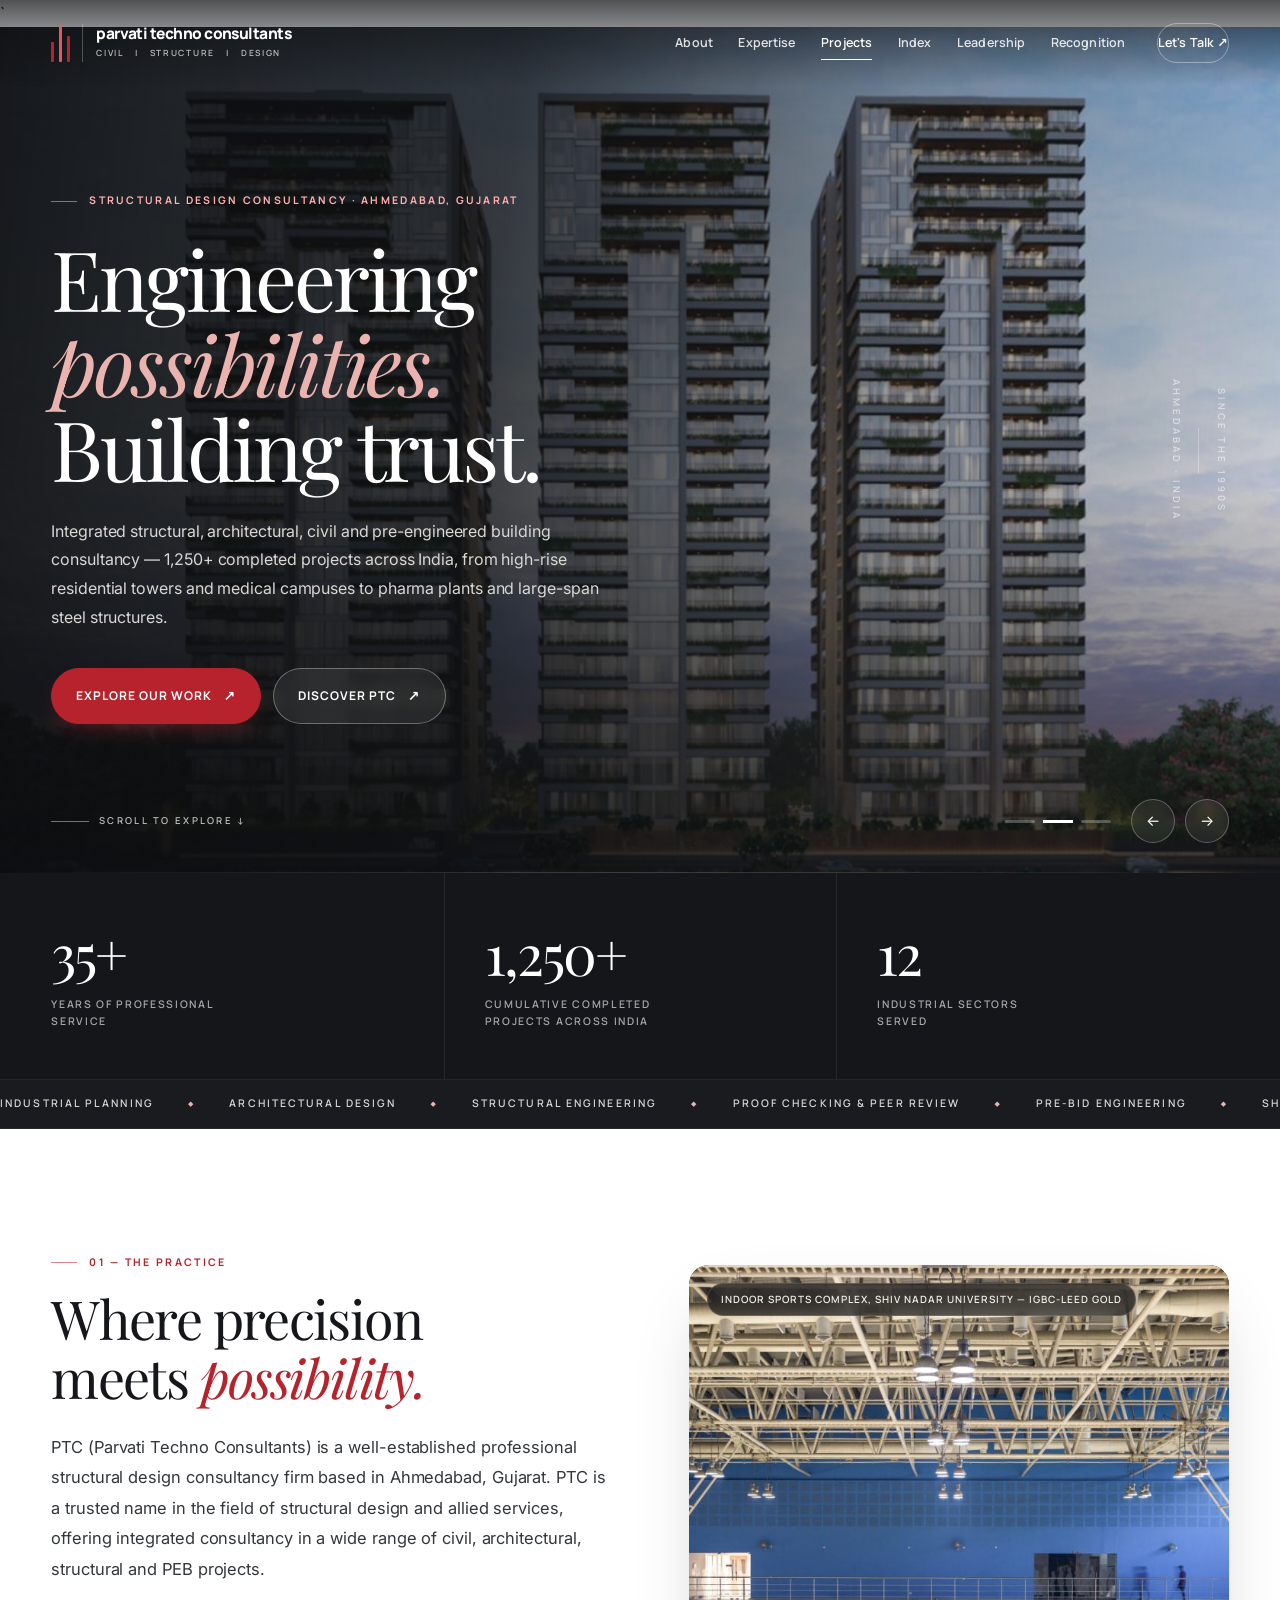
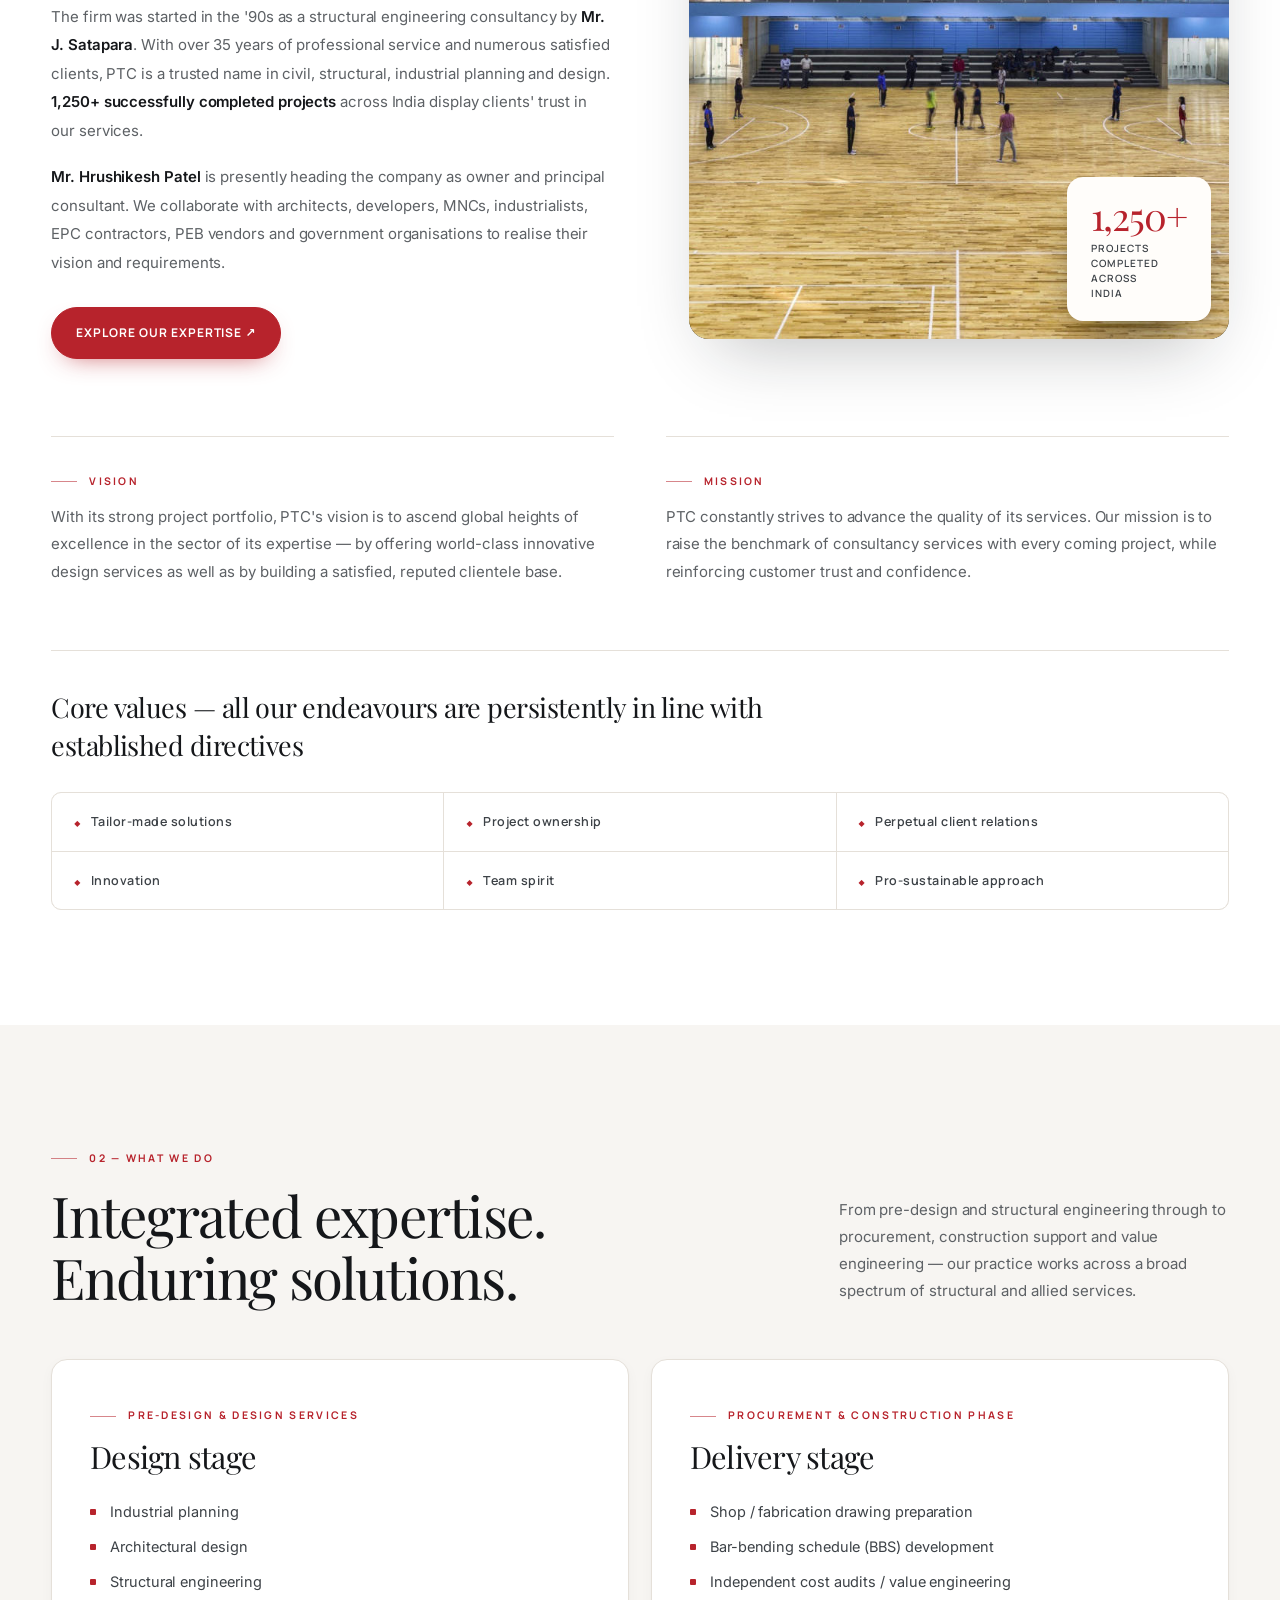
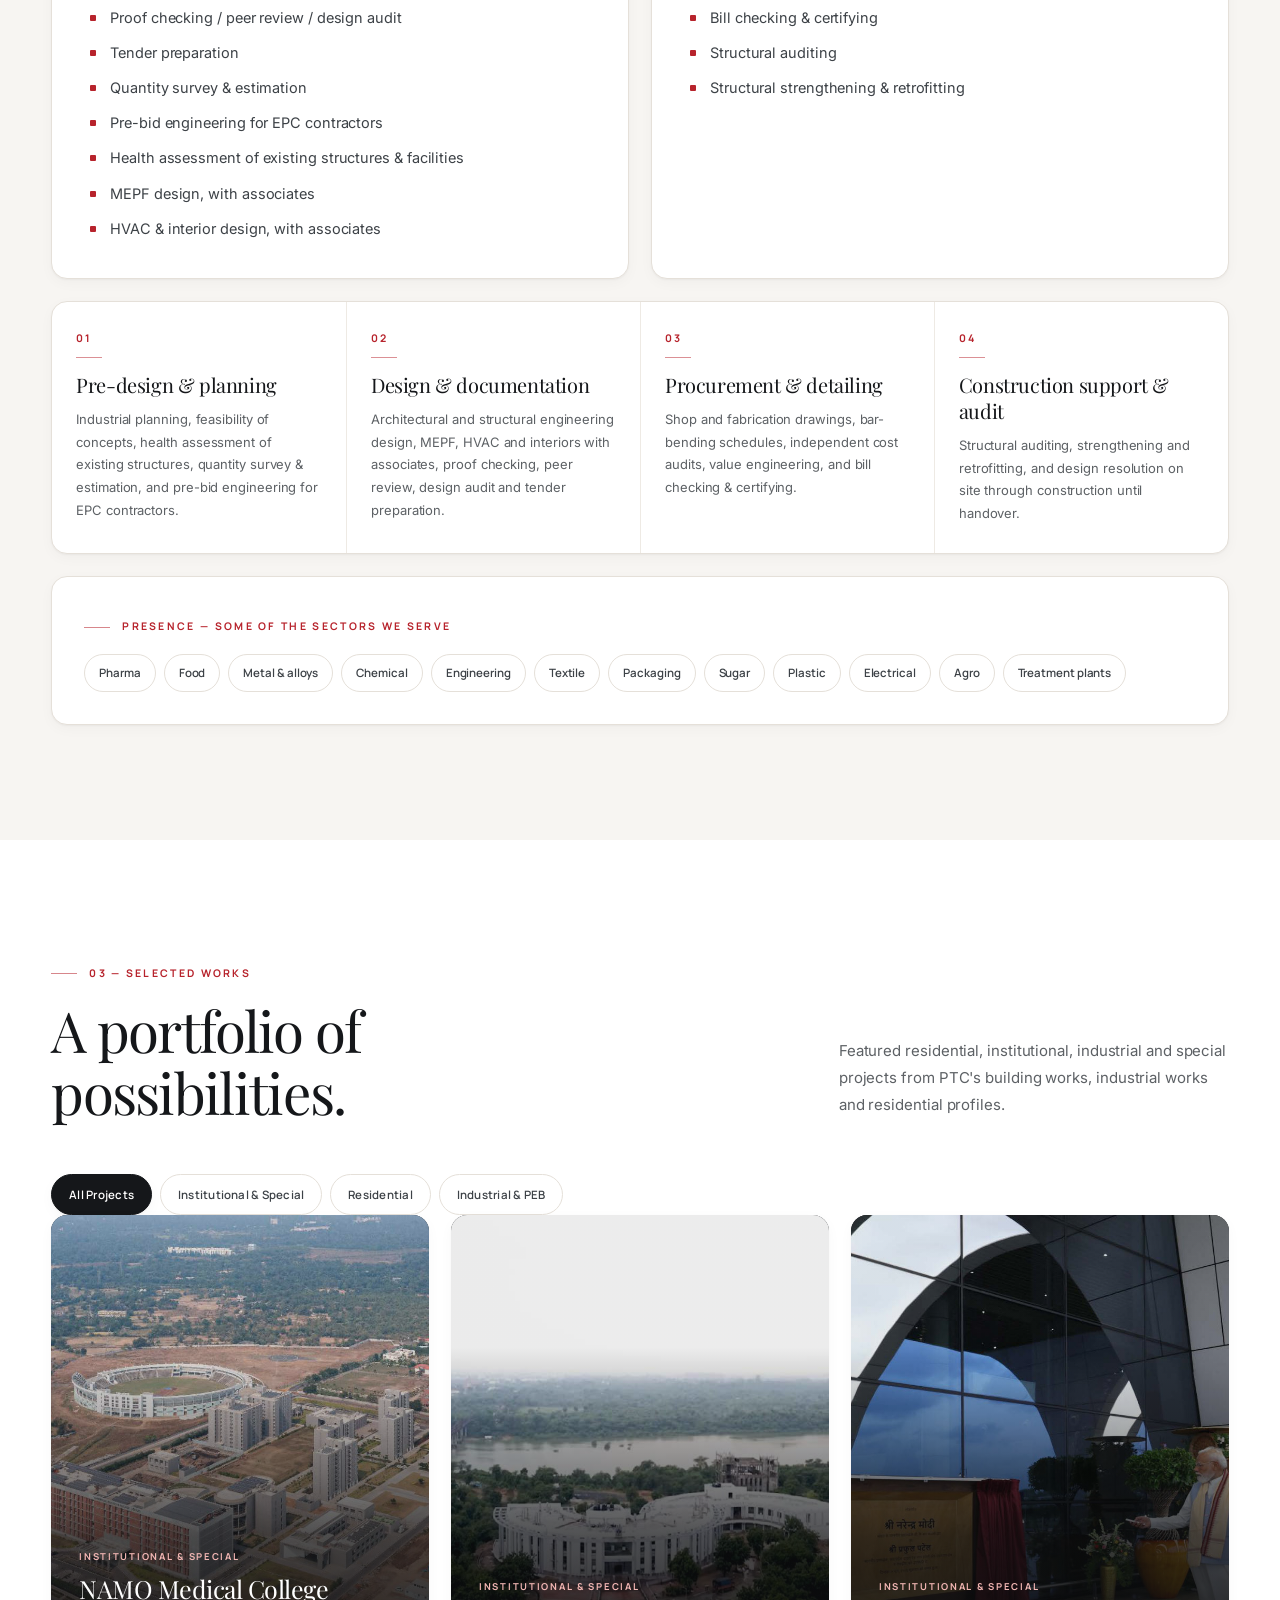
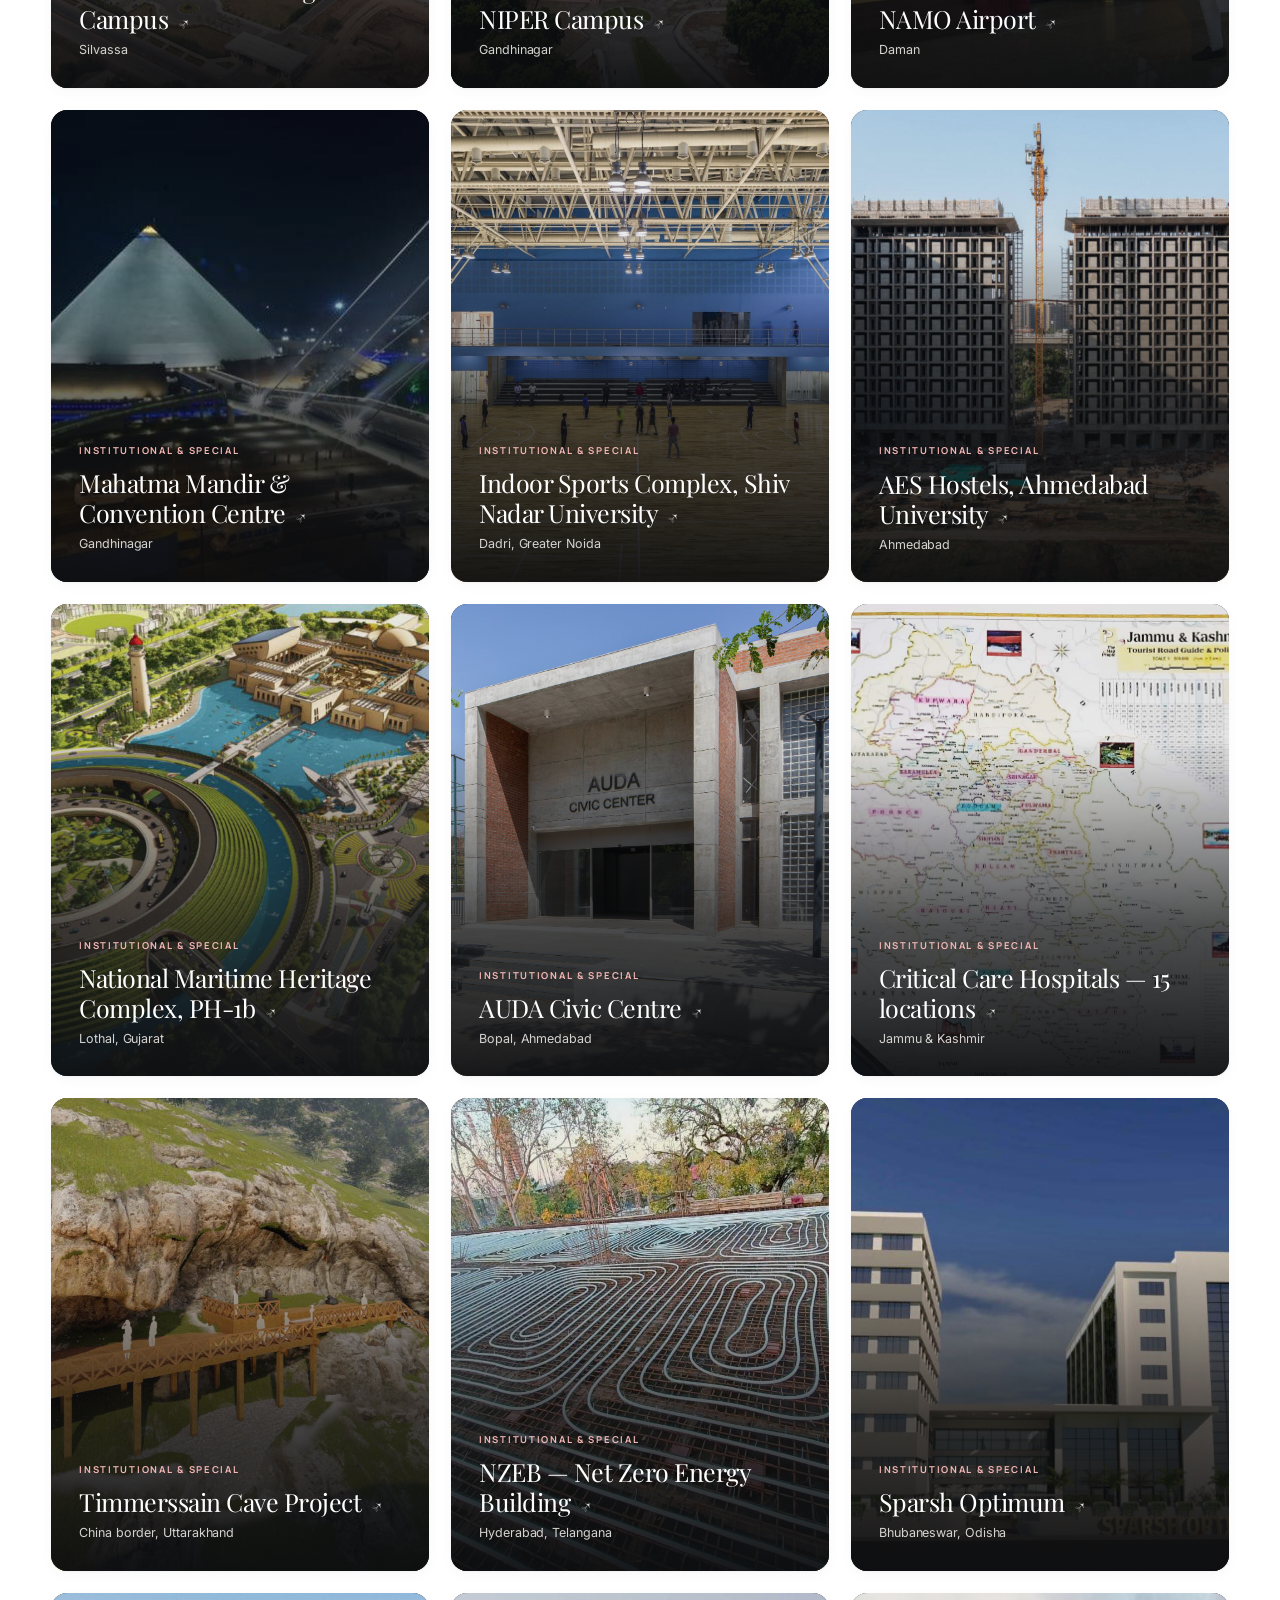
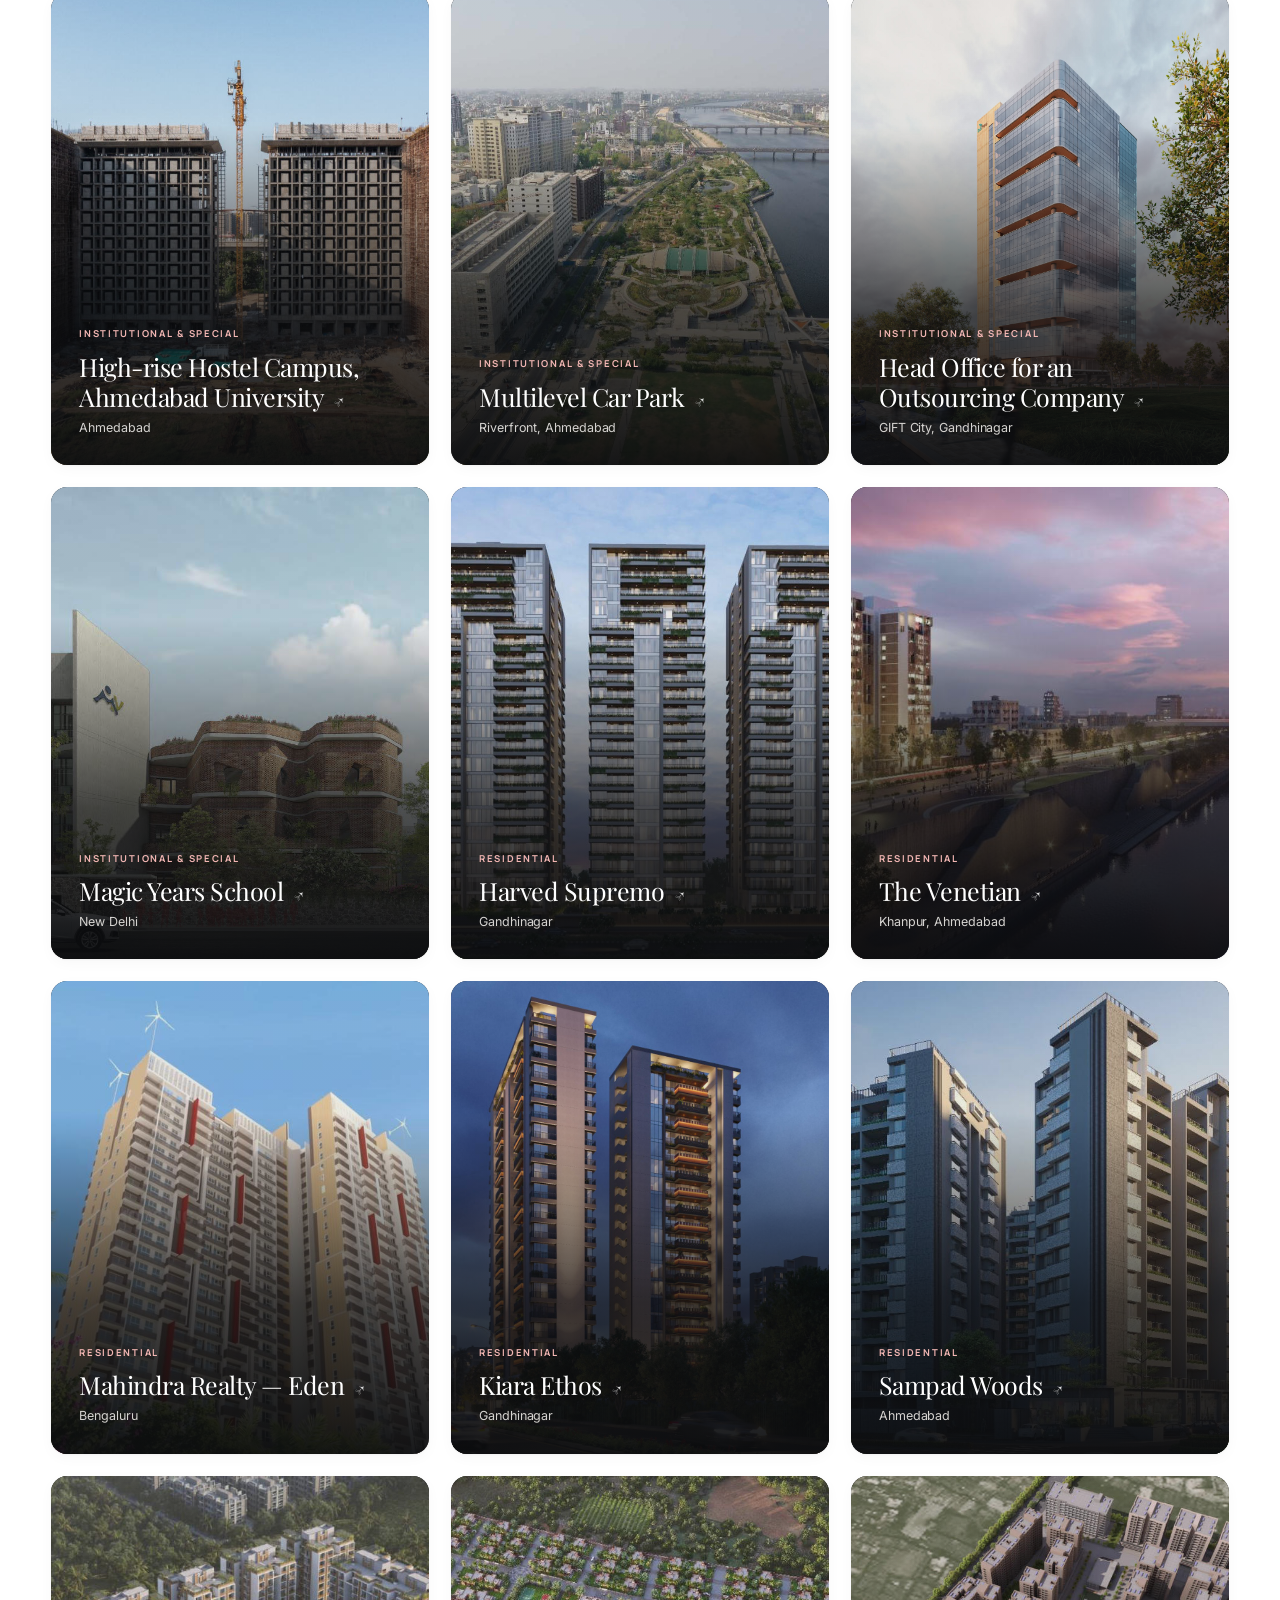
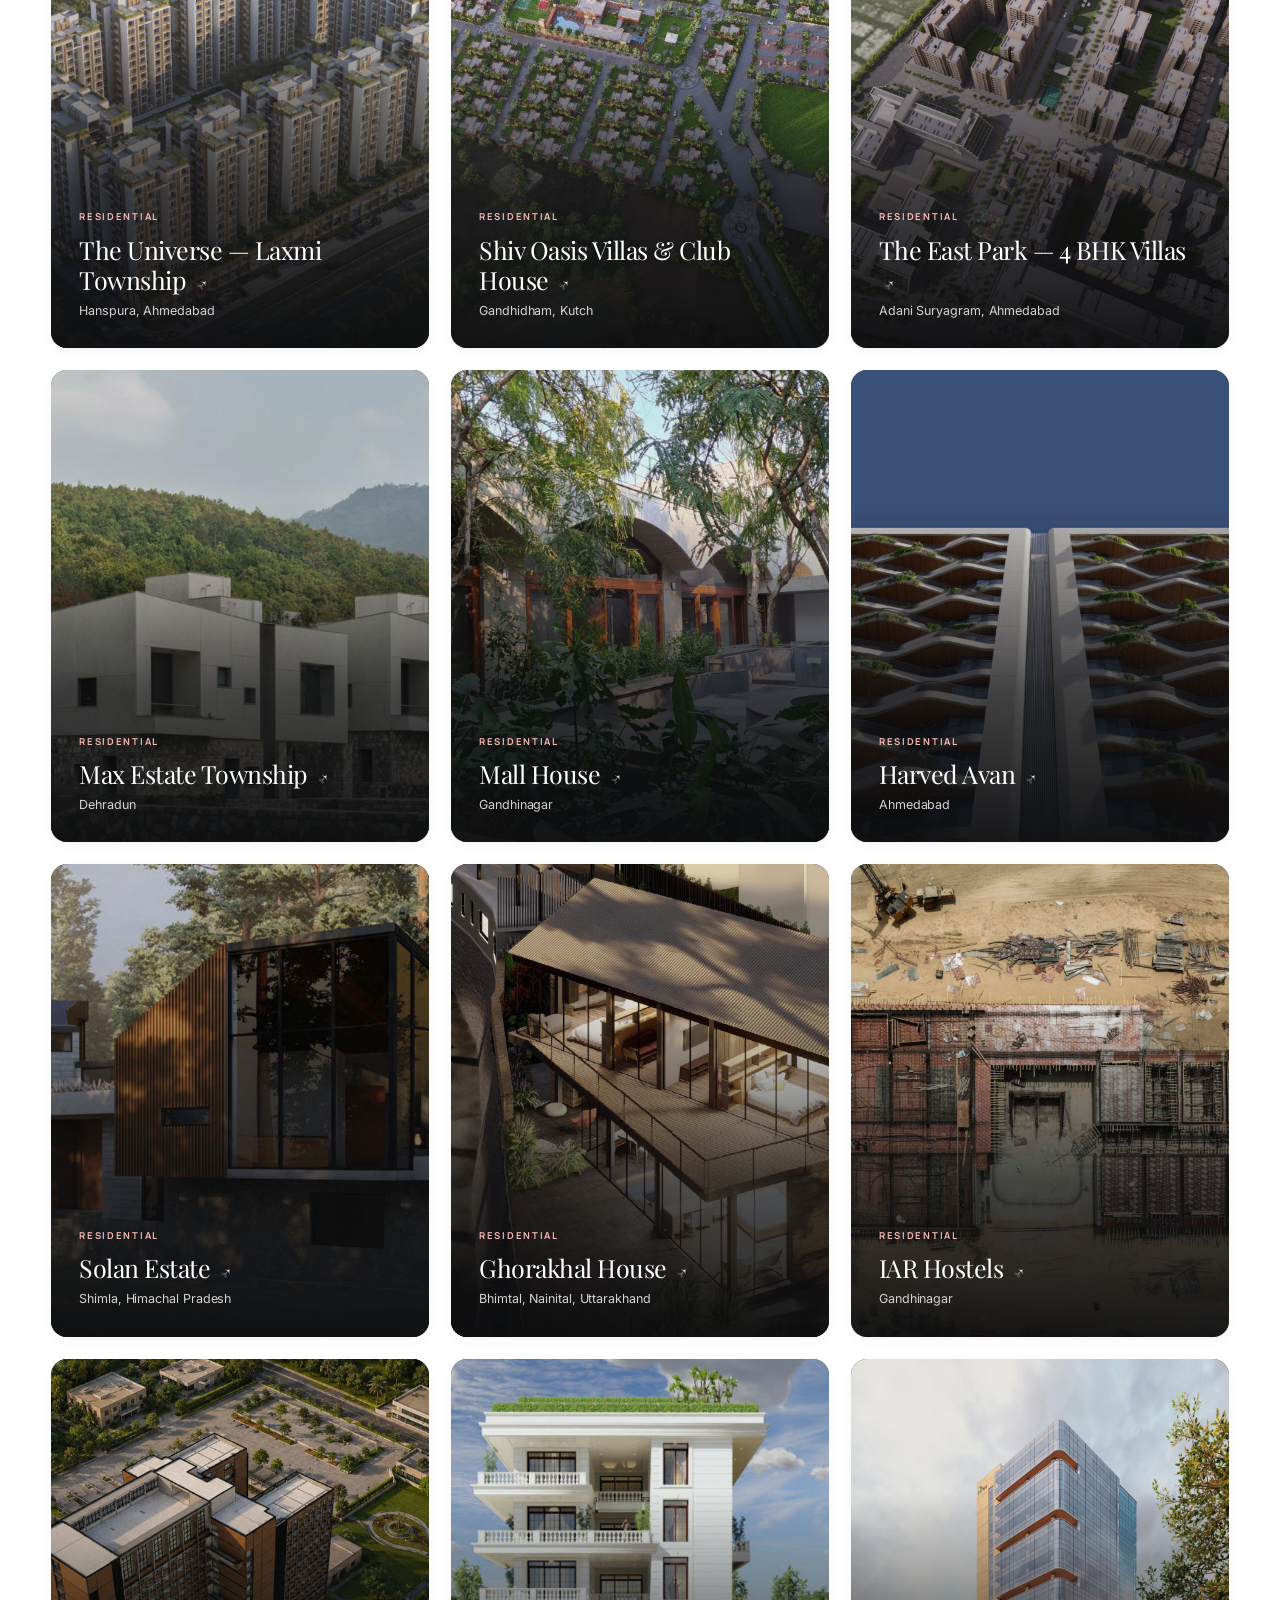
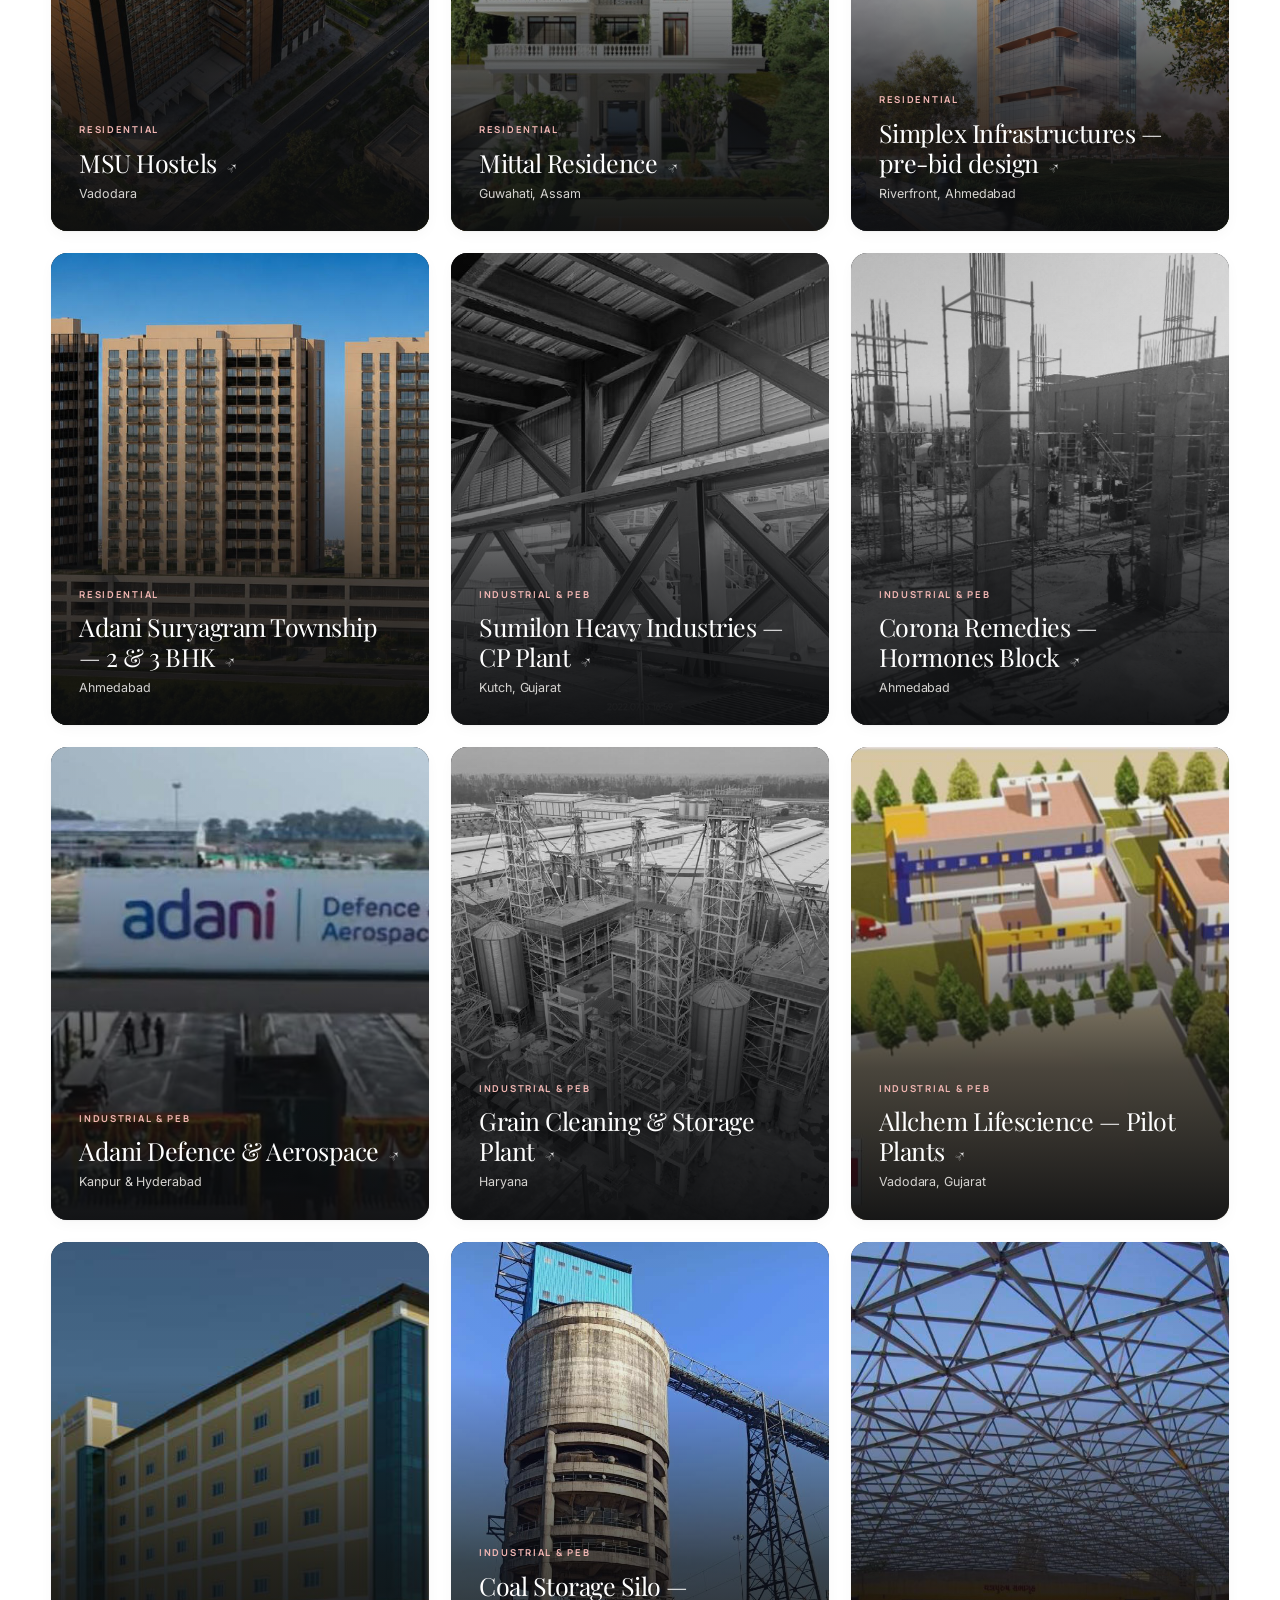
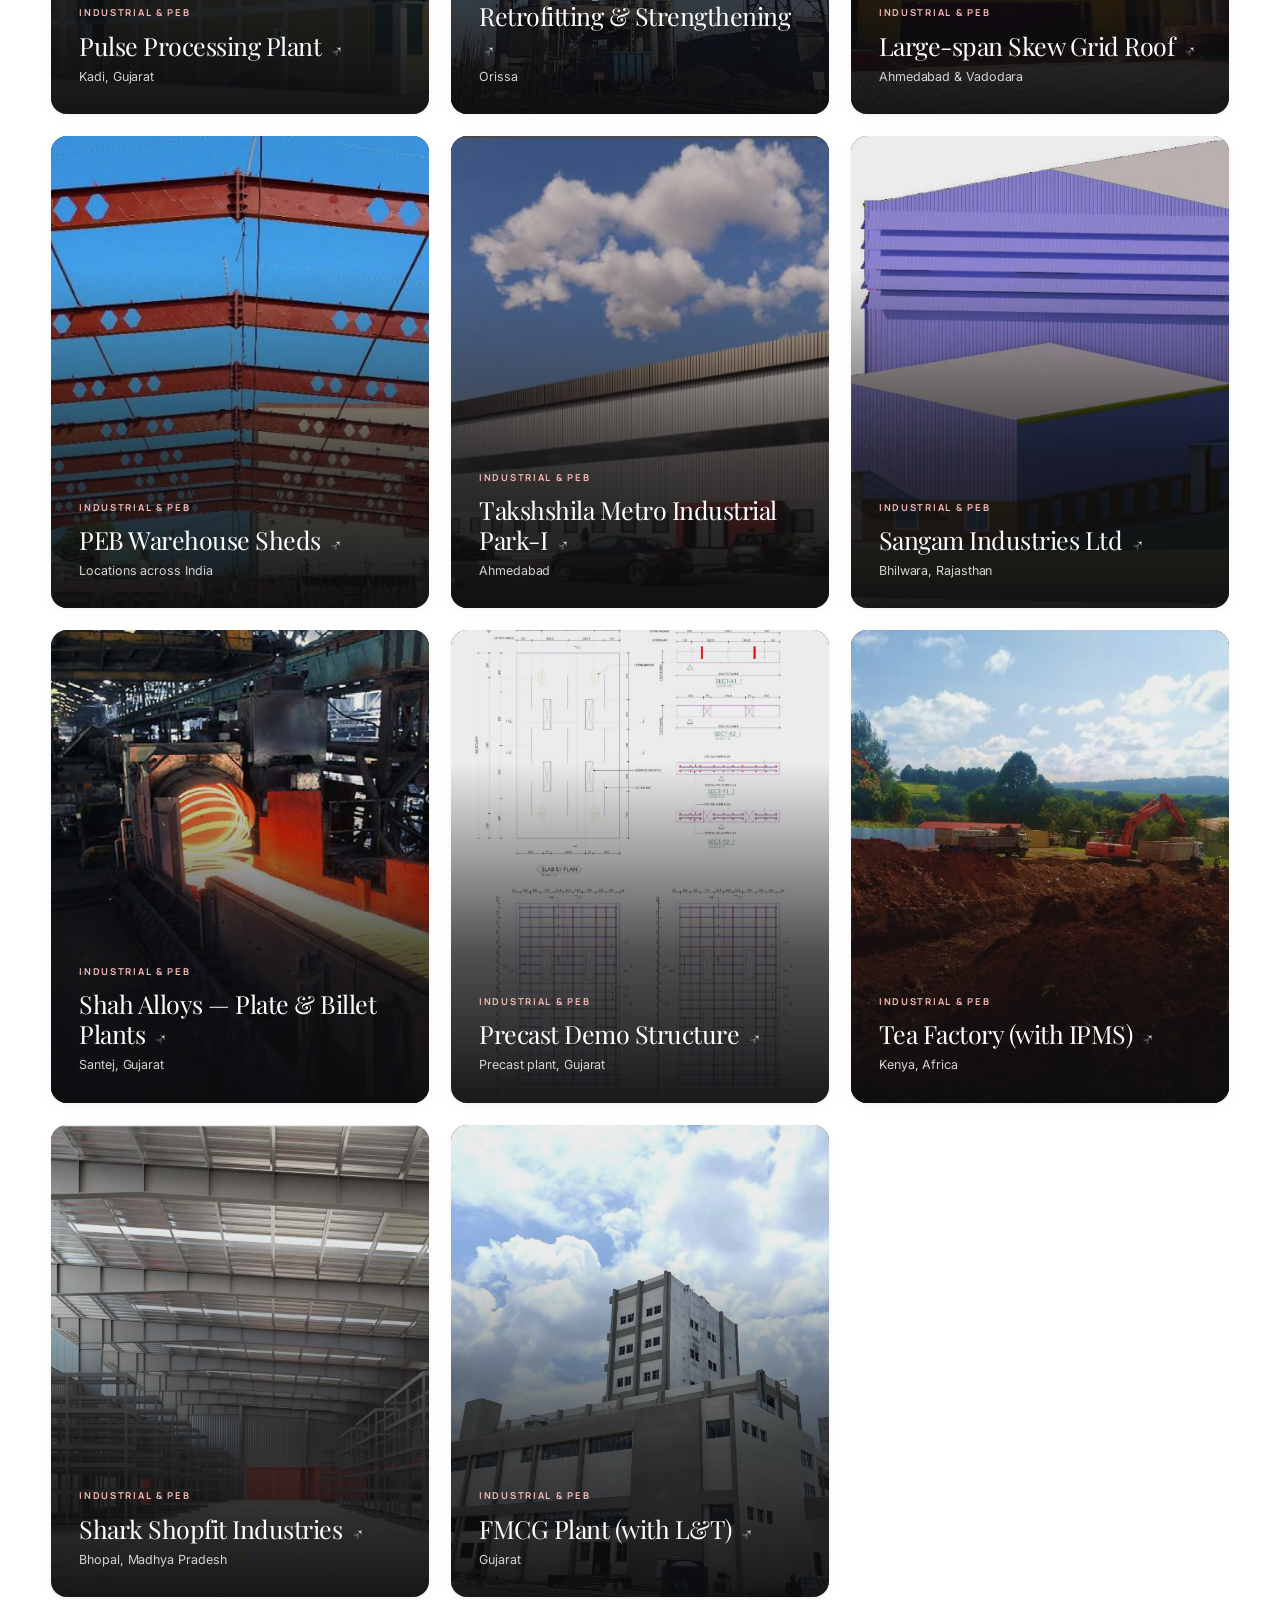
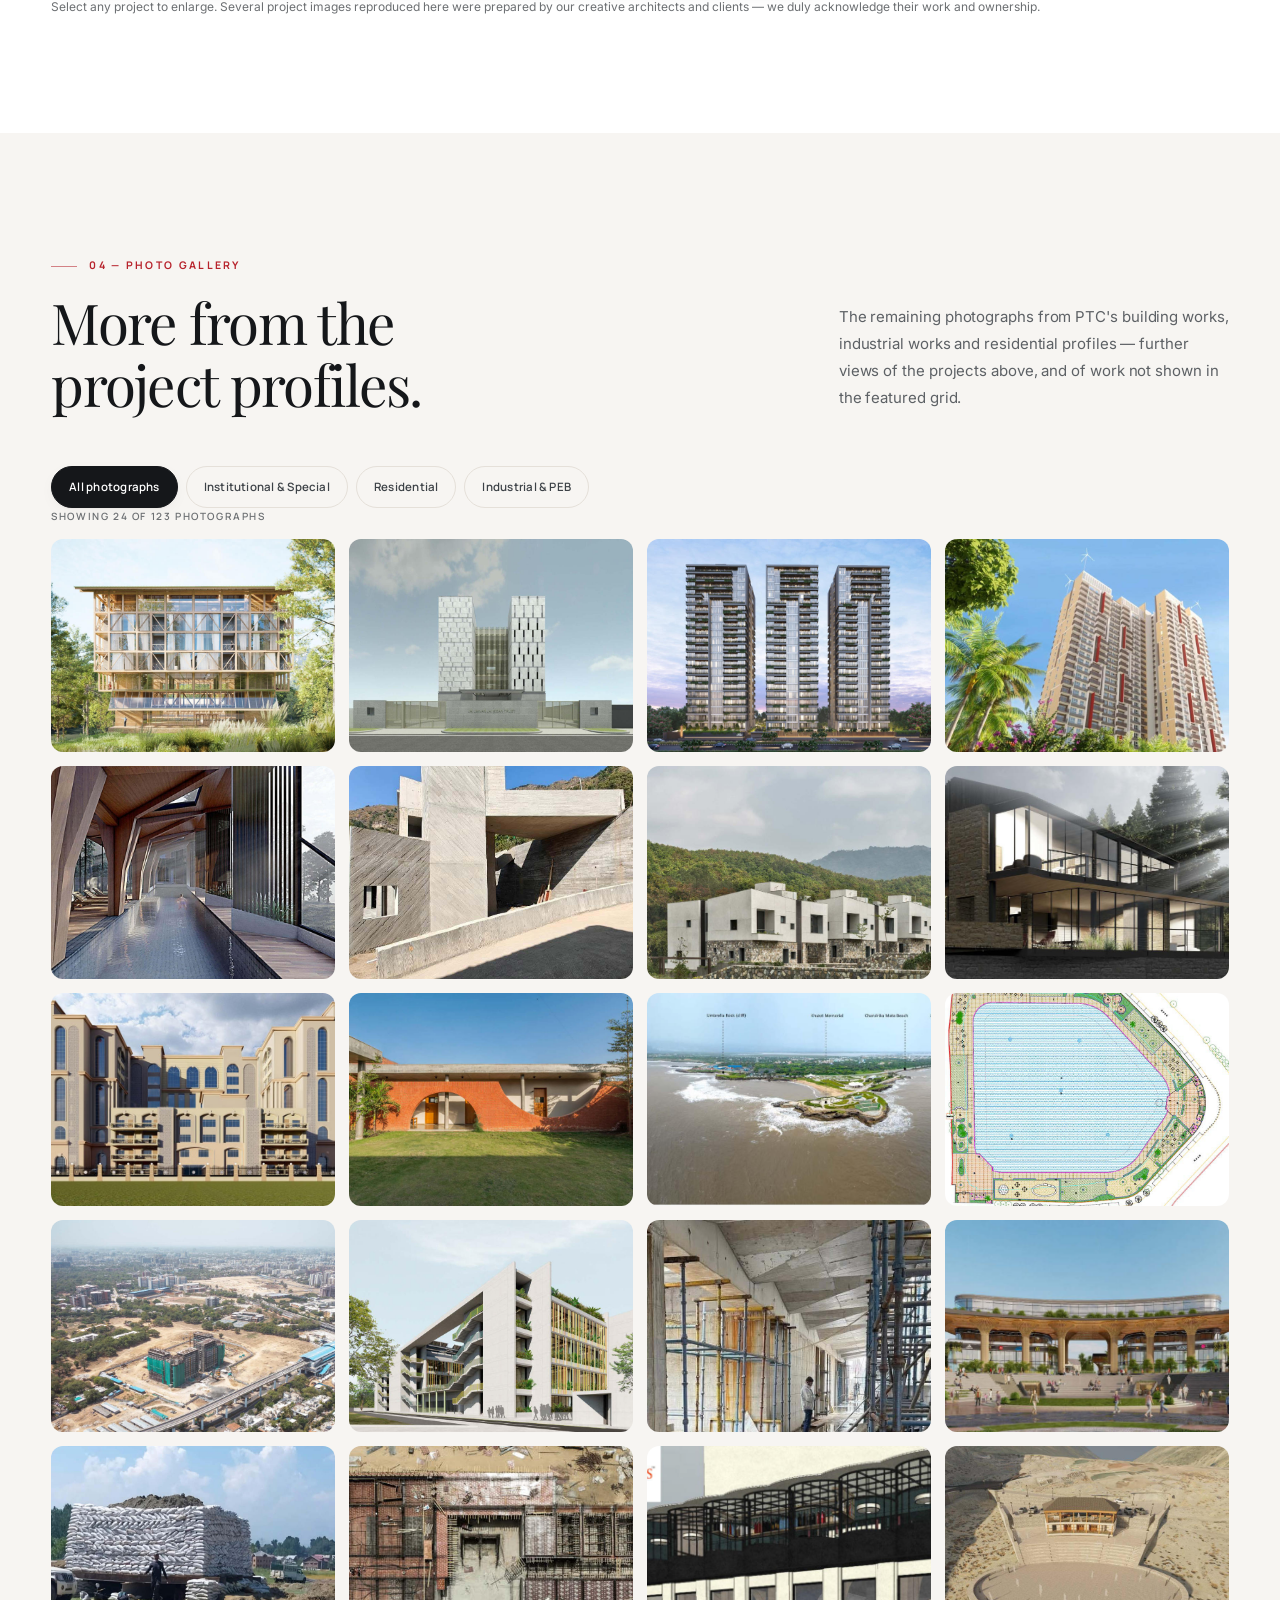
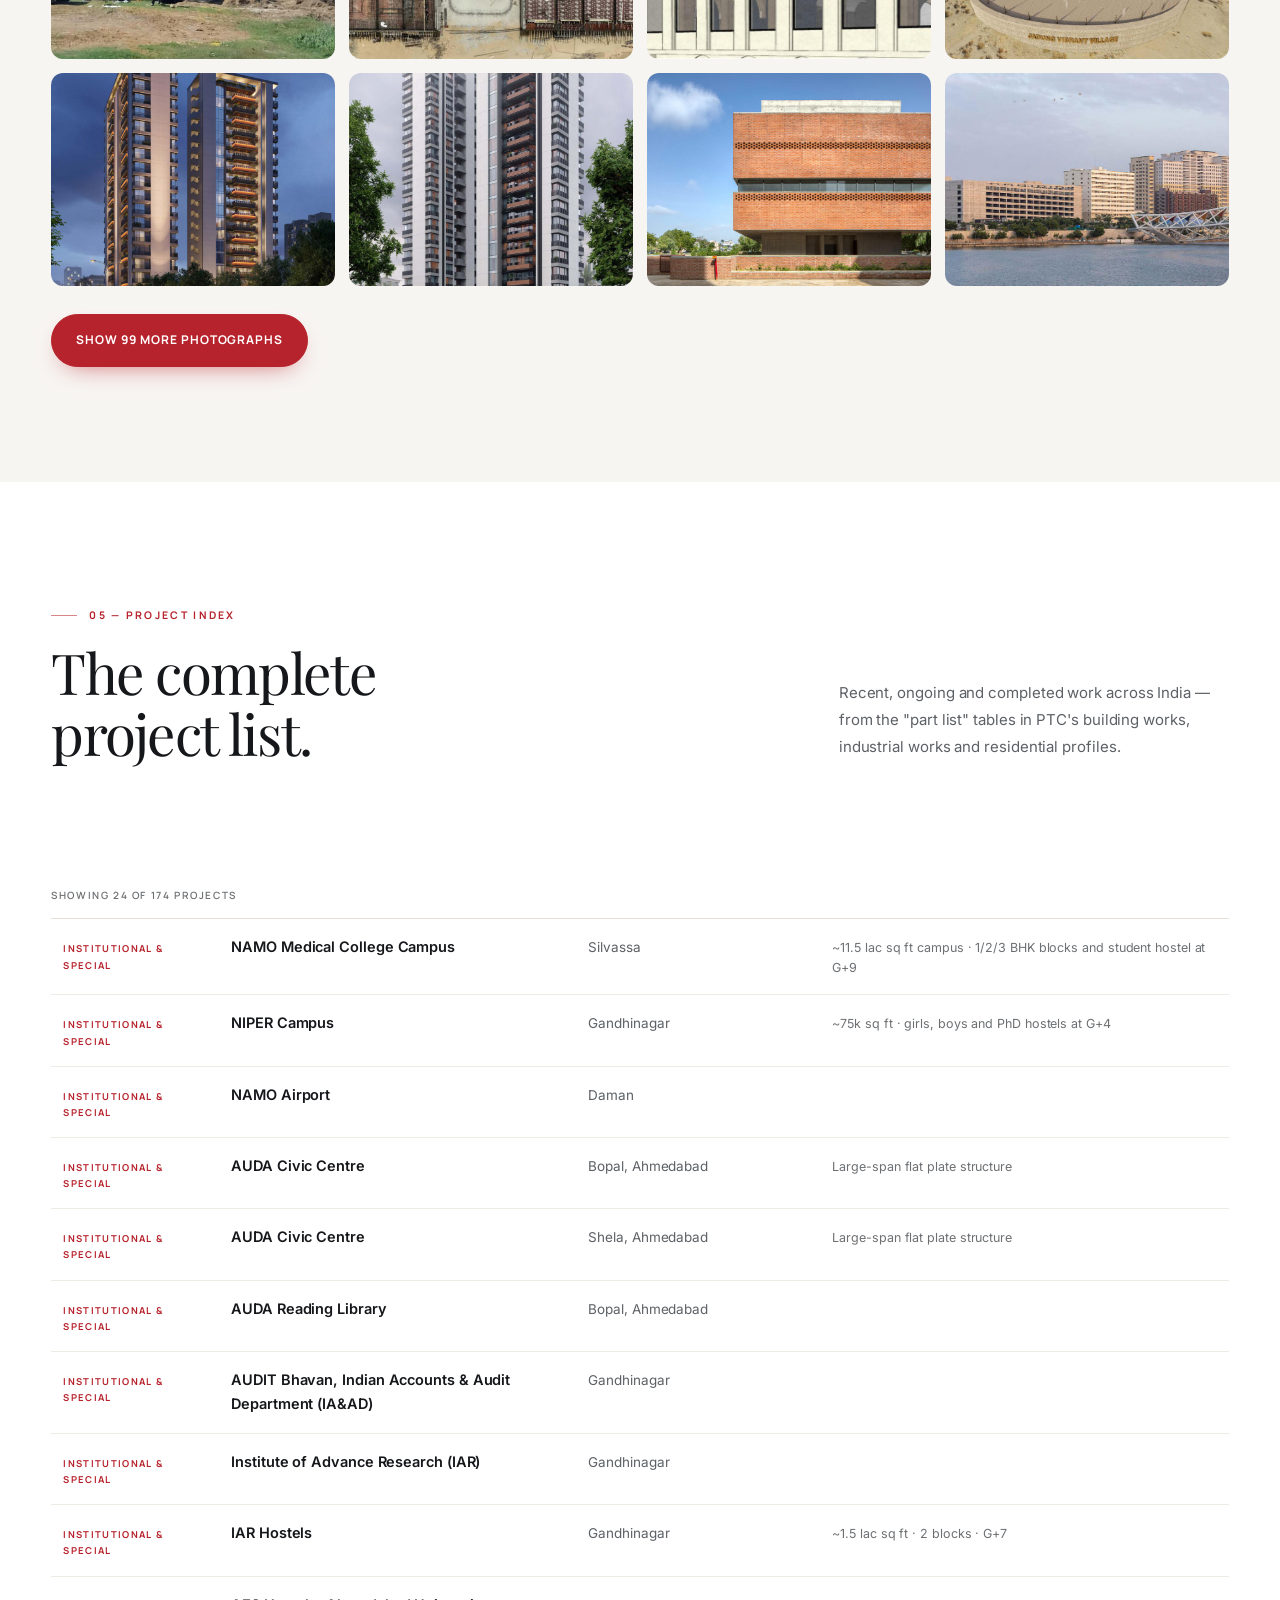
==== PTC_Premium_Architectural_Bold_Website/PTC_Premium_Website/index.html @ 25cb0538 "Add Vercel configuration file for admin site routing and headers" ====
<!doctype html>
<html lang="en">
<head>
<meta charset="utf-8">
<meta name="viewport" content="width=device-width,initial-scale=1">
<meta name="theme-color" content="#161719">
<meta name="description" content="Parvati Techno Consultants (PTC) — structural design consultancy in Ahmedabad, Gujarat. Integrated civil, architectural, structural and PEB consultancy with 1,250+ completed projects across India.">
<title>PTC — Parvati Techno Consultants | Structural Design Consultancy, Ahmedabad</title>
<link rel="icon" href="data:image/svg+xml,%3Csvg xmlns='http://www.w3.org/2000/svg' viewBox='0 0 32 32'%3E%3Crect width='32' height='32' fill='%2317191b'/%3E%3Crect x='7' y='15' width='3' height='10' fill='%23e23843'/%3E%3Crect x='14' y='7' width='3' height='18' fill='%23e23843'/%3E%3Crect x='21' y='11' width='3' height='14' fill='%23e23843'/%3E%3C/svg%3E">
<link rel="preconnect" href="https://fonts.googleapis.com">
<link rel="preconnect" href="https://fonts.gstatic.com" crossorigin>
<link href="https://fonts.googleapis.com/css2?family=Inter:wght@400;500;600&family=Manrope:wght@500;600;700;800&family=Playfair+Display:ital,wght@0,400;0,500;1,400;1,500&display=swap" rel="stylesheet">
`<link rel="stylesheet" href="styles.css">
<script>document.documentElement.classList.add('js');</script>

<!-- Open Graph / social -->
<meta property="og:type" content="website">
<meta property="og:locale" content="en_IN">
<meta property="og:site_name" content="Parvati Techno Consultants (PTC)">
<meta property="og:title" content="PTC — Parvati Techno Consultants | Structural Design Consultancy, Ahmedabad">
<meta property="og:description" content="Integrated civil, architectural, structural and PEB consultancy with 1,250+ completed projects across India.">
<meta property="og:image" content="assets/namo-medical-college-silvassa.jpg">
<meta name="twitter:card" content="summary_large_image">
<meta name="twitter:title" content="PTC — Parvati Techno Consultants | Structural Design Consultancy, Ahmedabad">
<meta name="twitter:description" content="Integrated civil, architectural, structural and PEB consultancy with 1,250+ completed projects across India.">
<meta name="twitter:image" content="assets/namo-medical-college-silvassa.jpg">
<link rel="preload" as="image" href="assets/namo-medical-college-silvassa.jpg">

<!-- Structured data -->
<script type="application/ld+json">
{
  "@context": "https://schema.org",
  "@type": "ProfessionalService",
  "name": "Parvati Techno Consultants (PTC)",
  "description": "Structural design consultancy offering integrated civil, architectural, structural and pre-engineered building (PEB) consultancy across India.",
  "slogan": "Civil · Structure · Design",
  "telephone": "+91-98790-65144",
  "email": "parvaticonsultants@gmail.com",
  "address": {
    "@type": "PostalAddress",
    "streetAddress": "B-305, Krishna Complex, Opp. Devashish Business Park, Bodakdev",
    "addressLocality": "Ahmedabad",
    "addressRegion": "Gujarat",
    "postalCode": "380015",
    "addressCountry": "IN"
  },
  "areaServed": "India",
  "founder": [{ "@type": "Person", "name": "Jayant Satapara" }],
  "employee": [{ "@type": "Person", "name": "Hrushikesh Patel", "jobTitle": "Owner & Principal Consultant" }]
}
</script>
</head>
<body>
<a class="skip" href="#home">Skip to content</a>
<div class="loader" id="loader" aria-hidden="true">
  <div class="loaderMark">
    <span class="bars"><i></i><i></i><i></i></span>
    <span><strong>parvati techno consultants</strong><small>CIVIL &nbsp; | &nbsp; STRUCTURE &nbsp; | &nbsp; DESIGN</small></span>
  </div>
</div>
<div class="progress" id="progress" aria-hidden="true"></div>

<header class="top" id="header">
  <div class="wrap nav">
    <a class="logo" href="#home" aria-label="PTC home">
      <span class="bars"><i></i><i></i><i></i></span>
      <span><strong>parvati techno consultants</strong><small>CIVIL &nbsp; | &nbsp; STRUCTURE &nbsp; | &nbsp; DESIGN</small></span>
    </a>
    <button class="menu" id="menu" aria-label="Open menu" aria-controls="nav" aria-expanded="false"><span class="menuLines" aria-hidden="true"><i></i><i></i></span></button>
    <nav class="navlinks" id="nav" aria-label="Main">
      <a href="#about">About</a>
      <a href="#services">Expertise</a>
      <a href="#projects">Projects</a>
      <a href="#index">Index</a>
      <a href="#leadership">Leadership</a>
      <a href="#recognition">Recognition</a>
      <a class="navcta" href="#contact">Let's Talk ↗</a>
    </nav>
  </div>
</header>
<div class="navShade" id="navShade" aria-hidden="true"></div>

<main>
  <section id="home" class="hero" aria-roledescription="carousel" aria-label="Featured projects">
    <div class="slide active" style="background-image:url('assets/namo-medical-college-silvassa.jpg')"></div>
    <div class="slide" style="background-image:url('assets/harved-supremo-gandhinagar.jpg')"></div>
    <div class="slide" style="background-image:url('assets/sumilon-heavy-industries-kutch.jpg')"></div>
    <div class="wrap heroInner">
      <div class="eyebrow heroKicker">Structural design consultancy · Ahmedabad, Gujarat</div>
      <h1 class="serif">Engineering<br><em>possibilities.</em><br>Building trust.</h1>
      <p class="heroLead">Integrated structural, architectural, civil and pre-engineered building consultancy — 1,250+ completed projects across India, from high-rise residential towers and medical campuses to pharma plants and large-span steel structures.</p>
      <div class="buttons">
        <a href="#projects" class="btn">Explore our work <span class="btnArrow">↗</span></a>
        <a href="#about" class="btn ghost">Discover PTC <span class="btnArrow">↗</span></a>
      </div>
    </div>
    <div class="heroAside" aria-hidden="true">
      <span>Since the 1990s</span>
      <i></i>
      <span>Ahmedabad · India</span>
    </div>
    <div class="wrap heroBottom">
      <div class="scroll">Scroll to explore ↓</div>
      <div class="slidecontrols">
        <div class="dots" id="dots" role="tablist" aria-label="Choose hero slide"></div>
        <button id="prev" aria-label="Previous project image">←</button>
        <button id="next" aria-label="Next project image">→</button>
      </div>
    </div>
  </section>

  <section class="numbers" aria-label="Practice in numbers">
    <div class="wrap numbergrid">
      <div class="number"><strong data-count="35" data-suffix="+">35+</strong><span>Years of professional service</span></div>
      <div class="number"><strong data-count="1250" data-suffix="+">1,250+</strong><span>Cumulative completed projects across India</span></div>
      <div class="number"><strong data-count="12">12</strong><span>Industrial sectors served</span></div>
    </div>
  </section>

  <section class="marquee" aria-label="Services at a glance">
    <div class="mqTrack">
      <div class="mqGroup">
        <span class="mqItem">Industrial planning <b>◆</b></span>
        <span class="mqItem">Architectural design <b>◆</b></span>
        <span class="mqItem">Structural engineering <b>◆</b></span>
        <span class="mqItem">Proof checking &amp; peer review <b>◆</b></span>
        <span class="mqItem">Pre-bid engineering <b>◆</b></span>
        <span class="mqItem">Shop &amp; fabrication drawings <b>◆</b></span>
        <span class="mqItem">Structural auditing <b>◆</b></span>
        <span class="mqItem">Strengthening &amp; retrofitting <b>◆</b></span>
      </div>
      <div class="mqGroup" aria-hidden="true">
        <span class="mqItem">Industrial planning <b>◆</b></span>
        <span class="mqItem">Architectural design <b>◆</b></span>
        <span class="mqItem">Structural engineering <b>◆</b></span>
        <span class="mqItem">Proof checking &amp; peer review <b>◆</b></span>
        <span class="mqItem">Pre-bid engineering <b>◆</b></span>
        <span class="mqItem">Shop &amp; fabrication drawings <b>◆</b></span>
        <span class="mqItem">Structural auditing <b>◆</b></span>
        <span class="mqItem">Strengthening &amp; retrofitting <b>◆</b></span>
      </div>
    </div>
  </section>

  <section class="section" id="about">
    <div class="wrap aboutgrid">
      <div class="aboutcopy reveal">
        <div class="eyebrow">01 — The practice</div>
        <h2 class="serif">Where precision meets <i>possibility.</i></h2>
        <p>PTC (Parvati Techno Consultants) is a well-established professional structural design consultancy firm based in Ahmedabad, Gujarat. PTC is a trusted name in the field of structural design and allied services, offering integrated consultancy in a wide range of civil, architectural, structural and PEB projects.</p>
        <p>The firm was started in the '90s as a structural engineering consultancy by <strong>Mr. J. Satapara</strong>. With over 35 years of professional service and numerous satisfied clients, PTC is a trusted name in civil, structural, industrial planning and design. <strong>1,250+ successfully completed projects</strong> across India display clients' trust in our services.</p>
        <p><strong>Mr. Hrushikesh Patel</strong> is presently heading the company as owner and principal consultant. We collaborate with architects, developers, MNCs, industrialists, EPC contractors, PEB vendors and government organisations to realise their vision and requirements.</p>
        <a class="btn" href="#services">Explore our expertise ↗</a>
      </div>
      <figure class="aboutimage reveal">
        <img src="assets/indoor-sports-complex-shiv-nadar.jpg" alt="Indoor Sports Complex at Shiv Nadar University — IGBC-LEED Gold, structurally designed by PTC">
        <figcaption>Indoor Sports Complex, Shiv Nadar University — IGBC-LEED Gold</figcaption>
        <div class="floating"><strong>1,250+</strong><span>Projects completed across India</span></div>
      </figure>
    </div>

    <div class="wrap vm">
      <article class="reveal">
        <div class="eyebrow">Vision</div>
        <p>With its strong project portfolio, PTC's vision is to ascend global heights of excellence in the sector of its expertise — by offering world-class innovative design services as well as by building a satisfied, reputed clientele base.</p>
      </article>
      <article class="reveal">
        <div class="eyebrow">Mission</div>
        <p>PTC constantly strives to advance the quality of its services. Our mission is to raise the benchmark of consultancy services with every coming project, while reinforcing customer trust and confidence.</p>
      </article>
    </div>

    <div class="wrap values">
      <h3 class="reveal">Core values — all our endeavours are persistently in line with established directives</h3>
      <ul class="reveal">
        <li>Tailor-made solutions</li>
        <li>Project ownership</li>
        <li>Perpetual client relations</li>
        <li>Innovation</li>
        <li>Team spirit</li>
        <li>Pro-sustainable approach</li>
      </ul>
    </div>
  </section>

  <section class="section soft" id="services">
    <div class="wrap">
      <div class="sectionhead reveal">
        <div>
          <div class="eyebrow">02 — What we do</div>
          <h2 class="serif">Integrated expertise.<br>Enduring solutions.</h2>
        </div>
        <p>From pre-design and structural engineering through to procurement, construction support and value engineering — our practice works across a broad spectrum of structural and allied services.</p>
      </div>

      <div class="groups">
        <article class="group reveal">
          <div class="eyebrow">Pre-design &amp; design services</div>
          <h3>Design stage</h3>
          <ul>
            <li>Industrial planning</li>
            <li>Architectural design</li>
            <li>Structural engineering</li>
            <li>Proof checking / peer review / design audit</li>
            <li>Tender preparation</li>
            <li>Quantity survey &amp; estimation</li>
            <li>Pre-bid engineering for EPC contractors</li>
            <li>Health assessment of existing structures &amp; facilities</li>
            <li>MEPF design, with associates</li>
            <li>HVAC &amp; interior design, with associates</li>
          </ul>
        </article>
        <article class="group reveal">
          <div class="eyebrow">Procurement &amp; construction phase</div>
          <h3>Delivery stage</h3>
          <ul>
            <li>Shop / fabrication drawing preparation</li>
            <li>Bar-bending schedule (BBS) development</li>
            <li>Independent cost audits / value engineering</li>
            <li>Bill checking &amp; certifying</li>
            <li>Structural auditing</li>
            <li>Structural strengthening &amp; retrofitting</li>
          </ul>
        </article>
      </div>

      <div class="stages reveal">
        <article>
          <span class="stageNo">01</span>
          <h4>Pre-design &amp; planning</h4>
          <p>Industrial planning, feasibility of concepts, health assessment of existing structures, quantity survey &amp; estimation, and pre-bid engineering for EPC contractors.</p>
        </article>
        <article>
          <span class="stageNo">02</span>
          <h4>Design &amp; documentation</h4>
          <p>Architectural and structural engineering design, MEPF, HVAC and interiors with associates, proof checking, peer review, design audit and tender preparation.</p>
        </article>
        <article>
          <span class="stageNo">03</span>
          <h4>Procurement &amp; detailing</h4>
          <p>Shop and fabrication drawings, bar-bending schedules, independent cost audits, value engineering, and bill checking &amp; certifying.</p>
        </article>
        <article>
          <span class="stageNo">04</span>
          <h4>Construction support &amp; audit</h4>
          <p>Structural auditing, strengthening and retrofitting, and design resolution on site through construction until handover.</p>
        </article>
      </div>

      <div class="sectors reveal">
        <div class="eyebrow">Presence — some of the sectors we serve</div>
        <ul class="chips">
          <li>Pharma</li><li>Food</li><li>Metal &amp; alloys</li><li>Chemical</li><li>Engineering</li><li>Textile</li>
          <li>Packaging</li><li>Sugar</li><li>Plastic</li><li>Electrical</li><li>Agro</li><li>Treatment plants</li>
        </ul>
      </div>
    </div>
  </section>

  <section class="section" id="projects">
    <div class="wrap">
      <div class="sectionhead reveal">
        <div>
          <div class="eyebrow">03 — Selected works</div>
          <h2 class="serif">A portfolio of<br>possibilities.</h2>
        </div>
        <p>Featured residential, institutional, industrial and special projects from PTC's building works, industrial works and residential profiles.</p>
      </div>
      <div class="filters" role="group" aria-label="Filter projects">
        <button class="filter active" data-filter="all" aria-pressed="true">All Projects</button>
        <button class="filter" data-filter="building" aria-pressed="false">Institutional &amp; Special</button>
        <button class="filter" data-filter="residential" aria-pressed="false">Residential</button>
        <button class="filter" data-filter="industrial" aria-pressed="false">Industrial &amp; PEB</button>
      </div>
      <div id="projectGrid" class="projects"></div>
      <p class="note">Select any project to enlarge. Several project images reproduced here were prepared by our creative architects and clients — we duly acknowledge their work and ownership.</p>
    </div>
  </section>

  <section class="section soft" id="gallery">
    <div class="wrap">
      <div class="sectionhead reveal">
        <div>
          <div class="eyebrow">04 — Photo gallery</div>
          <h2 class="serif">More from the<br>project profiles.</h2>
        </div>
        <p>The remaining photographs from PTC's building works, industrial works and residential profiles — further views of the projects above, and of work not shown in the featured grid.</p>
      </div>
      <div class="filters" role="group" aria-label="Filter the gallery">
        <button class="filter active" data-galleryfilter="all" aria-pressed="true">All photographs</button>
        <button class="filter" data-galleryfilter="Institutional &amp; Special" aria-pressed="false">Institutional &amp; Special</button>
        <button class="filter" data-galleryfilter="Residential" aria-pressed="false">Residential</button>
        <button class="filter" data-galleryfilter="Industrial &amp; PEB" aria-pressed="false">Industrial &amp; PEB</button>
      </div>
      <p class="indexCount" id="galleryCount" role="status" aria-live="polite"></p>
      <div class="galleryGrid" id="galleryGrid"></div>
      <div class="indexMore"><button class="btn" id="galleryMore" type="button">Show more photographs</button></div>
    </div>
  </section>

  <section class="section" id="index">
    <div class="wrap">
      <div class="sectionhead reveal">
        <div>
          <div class="eyebrow">05 — Project index</div>
          <h2 class="serif">The complete<br>project list.</h2>
        </div>
        <p>Recent, ongoing and completed work across India — from the "part list" tables in PTC's building works, industrial works and residential profiles.</p>
      </div>

      <div class="indexTools reveal">
        <label class="search">
          <span class="sr">Search projects</span>
          <input type="search" id="indexSearch" placeholder="Search by project, city or state…" autocomplete="off">
        </label>
        <div class="filters" role="group" aria-label="Filter the project index">
          <button class="filter active" data-indexfilter="all" aria-pressed="true">All</button>
          <button class="filter" data-indexfilter="building" aria-pressed="false">Institutional &amp; Special</button>
          <button class="filter" data-indexfilter="residential" aria-pressed="false">Residential</button>
          <button class="filter" data-indexfilter="industrial" aria-pressed="false">Industrial &amp; PEB</button>
        </div>
      </div>

      <p class="indexCount" id="indexCount" role="status" aria-live="polite"></p>
      <ol class="indexList" id="indexList"></ol>
      <p class="indexEmpty" id="indexEmpty" hidden>No projects match that search — try a city, state or project name.</p>
      <div class="indexMore">
        <button class="btn" id="indexMore" type="button">Show all projects</button>
      </div>
    </div>
  </section>

  <section class="section dark" id="leadership">
    <div class="wrap">
      <div class="lead">
        <div class="reveal">
          <div class="eyebrow" style="color:#ff858d">06 — The people behind the structures</div>
          <h2>Experience is our foundation.</h2>
          <p><strong style="color:white">Hrushikesh Patel</strong> — Owner &amp; Principal Consultant, PTC. M.Tech. M.I.E. AMIAStructE, Registered Chartered Engineer. Civil-Structure (University 1st — Gold Medal).</p>
          <p>15+ years of rich experience in the structural design of architectural, residential, commercial, institutional, industrial, plant and special projects — across India and of every size and variety.</p>
          <p>Visiting faculty, thesis guide and expert lecturer at CEPT University, and connected with Nirma University, NFSU and SAL. Recent subjects include <em>"Aesthetics, Geometry and Structures in Shells"</em> and <em>"Design of Industrial Steel Structures — Studio"</em>.</p>
          <p>Ex-visiting faculty at the School of Architecture, Growmore College, Himmatnagar; appointed advisor/reviewer by CRDF — CEPT Research and Development Foundation — for "Improving Procurement Processes for Civil Engineering Projects in India"; and runs a full-time industrial internship training programme for fresh M.Tech structural engineers.</p>
          <p><a href="mailto:hrushikesh.parvaticonsultants@gmail.com">hrushikesh.parvaticonsultants@gmail.com</a><br><a href="tel:+919879065144">+91 98790 65144</a></p>
        </div>
        <div class="leadfacts reveal">
          <div class="fact"><strong>Registrations</strong><span>Grade-I Structural Engineer with AMC, AUDA, GUDA, RMC and SMC. Life Member, Institution of Engineers India (C. Eng.); Life Member, Indian Concrete Institute; Associate Member, Indian Association of Structural Engineers.</span></div>
          <div class="fact"><strong>Awards</strong><span>"Excellence — structural engineering works in India", The Colonnades Awards 2024 by Built-India. Gold Medal, Best Overall Performance in M.Tech and Gold Medal, Best Research Thesis (CEPT). Two Gold Medals — GICEA and UmaShankul.</span></div>
          <div class="fact"><strong>Academic involvement</strong><span>Visiting faculty and thesis reviewer across CEPT, Nirma University, SAL, NFSU and other institutes.</span></div>
          <div class="fact"><strong>The wider team</strong><span>Besides the senior members, our core engineering team comprises 4 structural designers and 6 structural detailers with a varied range of experience.</span></div>
        </div>
      </div>

      <div class="team">
        <article class="reveal">
          <h3>Himanshu Parikh</h3>
          <p class="role">Mentor · 45+ years' experience</p>
          <p>Obtained his master's degree in engineering from Cambridge University and practised in the UK for 10 years before moving to India in 1982. He has developed a concept of "mindful buildings" based on simplicity, frugality and multiplicity. Currently a visiting lecturer in the UK at Cambridge University and University College London. Recipient of several awards including the SOM Fazlur Khan Fellowship for excellence in structural engineering, the UN World Habitat Award for Urban Development, the Aga Khan Award for Architecture and a citation by the Government of India.</p>
        </article>
        <article class="reveal">
          <h3>Jayant Satapara</h3>
          <p class="role">Founder &amp; senior member · 45+ years' experience</p>
          <p>He has immense experience in handling a variety of projects during his four-decade-long professional career, and has successfully managed many projects with fast-track commissioning targets. Some of these projects have been benchmarked for design and construction excellence by clients, who greatly appreciate his project ownership, responsiveness and friendly nature.</p>
        </article>
        <article class="reveal">
          <h3>Chandresh Patel</h3>
          <p class="role">Senior member · 30+ years' experience</p>
          <p>An all-rounder and the firm's project manager, he balances a wide array of projects between site and office. He has a great ability for micro and macro managing a project with in-depth design intuition, and is a favourite with clients for his pro-active approach. A strong advocate of better detailing practices and their implementation on site.</p>
        </article>
      </div>
    </div>
  </section>

  <section class="section" id="clients">
    <div class="wrap">
      <div class="sectionhead reveal">
        <div>
          <div class="eyebrow">07 — Collaborations</div>
          <h2 class="serif">Clients &amp;<br>organisations.</h2>
        </div>
        <p>Valuable clients and organisations we have had the opportunity to work with — architects, developers, industrialists, EPC contractors, PEB vendors and government bodies.</p>
      </div>
      <div class="clientgrid">
        <article class="reveal">
          <h3>Architects</h3>
          <ul>
            <li>Vastu Shilpa Consultants <span>Ar. Bimal Patel &amp; Ar. Shaan Bimal Patel</span></li>
            <li>Ar. B. V. Doshi</li>
            <li>Apurv Amin Architects</li>
            <li>Ashok B. Lall Architects</li>
            <li>Mandala Architects <span>Ar. Nilkanth Chhaya</span></li>
            <li>CRDC — Centre for Research, Development &amp; Consultancy <span>Ar. Krishna Kant</span></li>
            <li>Ar. Prashant Paradava</li>
            <li>i Design Architects <span>Ar. Keyur Bhatt</span></li>
            <li>9th Street Architects <span>Ar. Sourabh Verma</span></li>
            <li>Open Ideas Architects</li>
            <li>XPDS Architects <span>Ar. Punit Malhotra, Ar. Darshan Saraiya</span></li>
            <li>Sachin Gandhi &amp; Associates</li>
            <li>Matra Architects <span>Ar. Verendra Wakhloo</span></li>
            <li>Ar. Neils Schönfelder</li>
            <li>BEnD Group — Built Environment Design &amp; Planning Group</li>
            <li>SJM Design Consultants</li>
            <li>Associated Architects (I) Pvt. Ltd.</li>
            <li>Arata Designs</li>
            <li>e-Services Pvt. Ltd.</li>
          </ul>
        </article>
        <article class="reveal">
          <h3>Industry &amp; institutions</h3>
          <ul>
            <li>IIRA International School</li>
            <li>Sukhmani Infotech India Pvt. Ltd.</li>
            <li>Krishna Plastics</li>
            <li>J&amp;H</li>
            <li>ESI Services India LLP</li>
            <li>IKSOI Consultants</li>
            <li>OM Engineering</li>
          </ul>
          <p class="note">PTC also works alongside partners such as S3M and IPMS on industrial and pharma projects, and with government agencies including AMC, AUDA, GUDA, RMC and SMC.</p>
        </article>
      </div>
    </div>
  </section>

  <section class="section soft" id="recognition">
    <div class="wrap awardgrid">
      <div class="reveal">
        <div class="eyebrow">08 — Recognition</div>
        <h2 class="serif">Excellence,<br>recognised.</h2>
        <p><strong>The Colonnades Awards 2024</strong> — "Excellence: structural engineering works in India", Legendary &amp; Young Achievers Awards and Conclave by Built-India.</p>
        <p>The <strong>Indoor Sports Complex at Shiv Nadar University</strong> is an IGBC-LEED Gold rated building. Awards for that project include the SSMB Award Runner-Up for Best Stadium Structure in Steel (2018), a CWAB Award (2017) for a noteworthy project in the institutional category, and a Zonal Commendation at the IIID Anchor Awards (2016).</p>
        <p><strong>Mahatma Mandir &amp; Convention Centre, Gandhinagar</strong> — India's largest 90 m diameter × 45 m high truncated conical shell structure — received the Ultratech Award for outstanding concrete structure. Structurally designed by Mr. Hrushikesh while with VMS as Structural Design Team Leader; the credit for that project lies with VMS, whom we thank for their belief in our design and leadership capabilities.</p>
        <a href="#contact" class="btn">Connect with PTC ↗</a>
      </div>
      <div class="reveal">
        <img src="assets/mahatma-mandir-gandhinagar.jpg" alt="Mahatma Mandir & Convention Centre, Gandhinagar — 90 m diameter truncated conical shell">
        <h3 class="sub">Notable inaugurations</h3>
        <ul class="inaug">
          <li><strong>NAMO Medical College Campus</strong>, Silvassa <span>Inaugurated by the Prime Minister of India, Shri Narendra Modi</span></li>
          <li><strong>NAMO Airport</strong>, Daman <span>Inaugurated by the Prime Minister of India, Shri Narendra Modi</span></li>
          <li><strong>Multiple projects across Uttarakhand</strong> <span>Inaugurated by the Prime Minister of India, Shri Narendra Modi</span></li>
          <li><strong>NIPER-A Campus</strong>, Gandhinagar <span>Inaugurated by the Home Minister of India, Shri Amit Shah</span></li>
          <li><strong>AUDA Civic Centre</strong>, Bopal, Ahmedabad <span>Inaugurated by the Home Minister of India, Shri Amit Shah</span></li>
          <li><strong>Adani Defence &amp; Aerospace</strong> <span>Inaugurated by the Chief Minister of Uttar Pradesh, Shri Yogi Adityanath</span></li>
        </ul>
      </div>
    </div>
  </section>

  <section class="section contact" id="contact">
    <div class="wrap contactgrid">
      <div>
        <div class="eyebrow">09 — Contact</div>
        <h2 class="serif">Let's shape<br>what's next.</h2>
        <p>Have a structural engineering, industrial planning or design consultancy requirement? Get in touch.</p>
        <p><strong>Parvati Techno Consultants</strong><br>
          B-305, Krishna Complex,<br>
          Opp. Devashish Business Park,<br>
          Bodakdev, Ahmedabad,<br>
          Gujarat — 380 015, India</p>
        <p><a href="tel:+919879065144">+91 98790 65144</a><br>
           <a href="tel:+917940091699">+91 79 4009 1699</a><br>
           <a href="mailto:parvaticonsultants@gmail.com">parvaticonsultants@gmail.com</a><br>
           <a href="mailto:hrushikesh.parvaticonsultants@gmail.com">hrushikesh.parvaticonsultants@gmail.com</a></p>
        <div class="map reveal">
          <iframe title="Map showing the PTC office at Krishna Complex, Bodakdev, Ahmedabad"
            src="https://maps.google.com/maps?q=Krishna%20Complex%2C%20Bodakdev%2C%20Ahmedabad%20380015&amp;t=&amp;z=16&amp;ie=UTF8&amp;iwloc=&amp;output=embed"
            loading="lazy" referrerpolicy="no-referrer-when-downgrade" width="100%" height="300" style="border:0" allowfullscreen></iframe>
        </div>
      </div>
      <form id="contactForm" novalidate>
        <div class="field">
          <label for="cf-name">Your name <span aria-hidden="true">*</span></label>
          <input id="cf-name" name="name" placeholder="Full name" autocomplete="name" required>
        </div>
        <div class="field">
          <label for="cf-email">Email address <span aria-hidden="true">*</span></label>
          <input id="cf-email" name="email" type="email" placeholder="you@company.com" autocomplete="email" required>
        </div>
        <div class="field">
          <label for="cf-company">Company / organisation</label>
          <input id="cf-company" name="company" placeholder="Optional" autocomplete="organization">
        </div>
        <div class="field">
          <label for="cf-message">Tell us about your project <span aria-hidden="true">*</span></label>
          <textarea id="cf-message" name="message" placeholder="Scope, location, timeline — anything that helps us understand the brief." required></textarea>
        </div>
        <button class="btn" type="submit">Prepare enquiry email <span class="btnArrow">↗</span></button>
        <p class="formStatus" id="formStatus" role="status" aria-live="polite" hidden></p>
        <p class="note">Preview mode: submitting opens your email application with the enquiry ready to send. A live contact form requires hosting and a form service.</p>
      </form>
    </div>
  </section>
</main>

<footer>
  <div class="wrap footTop">
    <div class="footBrand">
      <a class="footLogo" href="#home" aria-label="PTC home">
        <span class="bars" aria-hidden="true"><i></i><i></i><i></i></span>
        <span><strong>parvati techno consultants</strong><small>CIVIL &nbsp;|&nbsp; STRUCTURE &nbsp;|&nbsp; DESIGN</small></span>
      </a>
      <p>Integrated structural, architectural, civil and pre-engineered building consultancy — practising from Ahmedabad across India.</p>
    </div>
    <nav class="footCol" aria-label="Footer">
      <h4>Explore</h4>
      <a href="#about">The practice</a>
      <a href="#services">Expertise</a>
      <a href="#projects">Selected works</a>
      <a href="#gallery">Photo gallery</a>
      <a href="#index">Project index</a>
      <a href="#leadership">Leadership</a>
    </nav>
    <div class="footCol">
      <h4>Studio</h4>
      <address>B-305, Krishna Complex,<br>Opp. Devashish Business Park,<br>Bodakdev, Ahmedabad — 380 015</address>
      <a href="tel:+919879065144">+91 98790 65144</a>
      <a href="mailto:parvaticonsultants@gmail.com">parvaticonsultants@gmail.com</a>
    </div>
    <div class="footCol footCta">
      <h4>Start a project</h4>
      <p>Share your brief, site and timeline — we will take it from there.</p>
      <a class="btn" href="#contact">Let's talk <span class="btnArrow">↗</span></a>
    </div>
  </div>
  <div class="wrap footBottom">
    <span>© <span id="year"></span> Parvati Techno Consultants. All rights reserved.</span>
    <span class="footMeta">Civil · Structure · Design &nbsp;|&nbsp; Bodakdev, Ahmedabad, India</span>
  </div>
</footer>

<button class="toTop" id="toTop" type="button" aria-label="Back to top">↑</button>

<div class="lightbox" id="lightbox" role="dialog" aria-modal="true" aria-hidden="true" aria-labelledby="lbTitle">
  <div class="lbInner">
    <div class="lbMedia"><img id="lbImg" alt=""></div>
    <div class="lbInfo">
      <div class="eyebrow" id="lbCat">Project</div>
      <h3 class="serif" id="lbTitle">Project</h3>
      <p id="lbMeta"></p>
      <div class="lbNav">
        <button class="lbBtn" id="lbPrev" type="button" aria-label="Previous project">←</button>
        <span class="lbCount" id="lbCount">1 / 1</span>
        <button class="lbBtn" id="lbNext" type="button" aria-label="Next project">→</button>
      </div>
      <p class="note">Use ← → to browse, Esc to close.</p>
    </div>
    <button class="lbClose" id="lbClose" type="button" aria-label="Close project viewer">✕</button>
  </div>
</div>

<script src="data.js" defer></script>
<script src="supabase.js" defer></script>
<script src="script.js" defer></script>
</body>
</html>
---- PTC_Premium_Architectural_Bold_Website/PTC_Premium_Website/styles.css ----
/* ============================================================
   PTC — Parvati Techno Consultants
   Design system: charcoal + warm paper + one deep-red accent.
   Display serif: Playfair Display · UI: Manrope · Text: Inter
   ============================================================ */

:root{
  /* colour */
  --ink:#15171a;
  --ink-2:#22262a;
  --ink-3:#3d4247;
  --muted:#5d6165;
  --muted-2:#6d7073;
  --paper:#ffffff;
  --paper-2:#f7f5f2;
  --paper-3:#f1eee9;
  --line:#e5e0d9;
  --line-soft:#eeeae4;
  --line-dark:#ffffff1f;
  --accent:#b7232c;
  --accent-dark:#931820;
  --accent-soft:#e9b4b2;
  --accent-tint:#f6e9e9;
  --night:#141619;

  /* type */
  --serif:'Playfair Display',Georgia,'Times New Roman',serif;
  --ui:'Manrope',system-ui,-apple-system,'Segoe UI',sans-serif;
  --text:'Inter',system-ui,-apple-system,'Segoe UI',sans-serif;

  /* geometry */
  --wrap:1240px;
  --r-xs:6px;
  --r-sm:10px;
  --r-md:16px;
  --r-lg:20px;
  --pill:999px;

  /* elevation */
  --shadow-xs:0 1px 2px #15171a0a,0 4px 14px #15171a08;
  --shadow-sm:0 2px 4px #15171a08,0 12px 28px -8px #15171a1a;
  --shadow-md:0 30px 70px -28px #15171a4d;
  --shadow-lg:0 48px 120px -40px #15171a66;

  /* motion */
  --ease:cubic-bezier(.22,.68,.3,1);
  --fast:.22s var(--ease);
  --slow:.55s var(--ease);

  --header-h:86px;
  --pad-x:clamp(20px,4vw,56px);
}

*,*:before,*:after{box-sizing:border-box}

html{
  scroll-behavior:smooth;
  -webkit-text-size-adjust:100%;
  text-size-adjust:100%;
}

body{
  margin:0;
  font-family:var(--text);
  font-size:16px;
  line-height:1.7;
  font-weight:400;
  letter-spacing:-.005em;
  color:var(--ink);
  background:var(--paper);
  overflow-x:hidden;
  -webkit-font-smoothing:antialiased;
  -moz-osx-font-smoothing:grayscale;
}

body.nav-open{overflow:hidden}

h1,h2,h3,h4{margin:0;font-weight:400;letter-spacing:-.02em}

p{margin:0 0 1.1em}
p:last-child{margin-bottom:0}

a{color:inherit;text-decoration:none}
img{max-width:100%;display:block}
button,input,textarea,select{font:inherit;color:inherit}
button{cursor:pointer;background:none;border:0}
address{font-style:normal}

::selection{background:var(--accent);color:#fff}

:focus-visible{outline:2px solid var(--accent);outline-offset:3px;border-radius:2px}

/* scrollbar — subtle, matches the night sections */
html{scrollbar-color:#c9c3bb #f2efeb;scrollbar-width:thin}
::-webkit-scrollbar{width:11px;height:11px}
::-webkit-scrollbar-track{background:#f2efeb}
::-webkit-scrollbar-thumb{background:#c9c3bb;border:3px solid #f2efeb;border-radius:999px}
::-webkit-scrollbar-thumb:hover{background:var(--accent)}

.wrap{width:min(var(--wrap),calc(100% - (var(--pad-x) * 2)));margin-inline:auto}

.sr{
  position:absolute;width:1px;height:1px;padding:0;margin:-1px;
  overflow:hidden;clip:rect(0 0 0 0);white-space:nowrap;border:0;
}

[hidden]{display:none!important}

.serif{font-family:var(--serif);font-weight:400;letter-spacing:-.03em}

.note{font-size:12px;line-height:1.7;color:var(--muted-2);letter-spacing:0}

/* ---------- eyebrow / section labels ---------- */
.eyebrow{
  display:inline-flex;align-items:center;gap:12px;
  font-family:var(--ui);font-size:10.5px;font-weight:700;
  letter-spacing:.22em;text-transform:uppercase;color:var(--accent);
}
.eyebrow:before{
  content:'';display:block;width:26px;height:1px;
  background:currentColor;opacity:.55;flex:none;
}
.section.dark .eyebrow{color:var(--accent-soft)}

/* ---------- buttons ---------- */
.btn{
  display:inline-flex;align-items:center;justify-content:center;gap:12px;
  padding:15px 24px;
  font-family:var(--ui);font-size:12px;font-weight:700;
  letter-spacing:.08em;text-transform:uppercase;white-space:nowrap;
  color:#fff;background:var(--accent);
  border:1px solid var(--accent);border-radius:var(--pill);
  box-shadow:0 10px 26px -14px #b7232ccc;
  transition:background var(--fast),border-color var(--fast),color var(--fast),
             transform var(--fast),box-shadow var(--fast);
}
.btn .btnArrow{font-size:14px;transition:transform var(--fast)}
.btn:hover{background:var(--accent-dark);border-color:var(--accent-dark);transform:translateY(-2px);box-shadow:0 18px 34px -16px #931820cc}
.btn:hover .btnArrow{transform:translate(3px,-3px)}
.btn:active{transform:translateY(0)}
.btn.ghost{
  background:#ffffff12;border-color:#ffffff52;color:#fff;
  box-shadow:none;-webkit-backdrop-filter:blur(8px);backdrop-filter:blur(8px);
}
.btn.ghost:hover{background:#fff;border-color:#fff;color:var(--ink);box-shadow:0 18px 40px -20px #00000073}

/* light "secondary" button on paper */
.btn.outline{background:transparent;color:var(--ink);border-color:var(--line-strong,var(--line));box-shadow:none}
.btn.outline:hover{background:var(--ink);border-color:var(--ink);color:#fff}

/* ---------- scroll progress ---------- */
.progress{
  position:fixed;inset:0 0 auto 0;height:2px;z-index:150;pointer-events:none;
  background:linear-gradient(90deg,var(--accent),#e05a5f);
  transform:scaleX(0);transform-origin:0 50%;
}

/* ============================================================
   Header
   ============================================================ */
.top{
  position:fixed;top:0;left:0;right:0;z-index:60;color:#fff;
  border-bottom:1px solid transparent;
  transition:background .4s var(--ease),border-color .4s var(--ease),
             box-shadow .4s var(--ease),color .4s var(--ease);
}
.top:before{
  content:'';position:absolute;inset:0;z-index:-1;pointer-events:none;
  background:linear-gradient(180deg,#0d0f11b8,transparent);
  opacity:1;transition:opacity .4s var(--ease);
}
.top.scrolled{
  background:#121416e6;
  -webkit-backdrop-filter:blur(18px) saturate(140%);
  backdrop-filter:blur(18px) saturate(140%);
  border-bottom-color:#ffffff1a;
  box-shadow:0 18px 50px -30px #000000a6;
}
.top.scrolled:before{opacity:0}

.nav{
  height:var(--header-h);
  display:flex;align-items:center;justify-content:space-between;gap:24px;
  transition:height .35s var(--ease);
}
.top.scrolled .nav{height:70px}

.logo{display:flex;align-items:center;gap:13px;min-width:0}
.bars{
  height:38px;width:32px;display:flex;align-items:flex-end;gap:5px;
  border-right:1px solid #ffffff40;padding-right:10px;flex:none;
}
.bars i{display:block;width:3px;border-radius:1px;background:var(--accent);transition:height .35s var(--ease)}
.bars i:nth-child(1){height:20px}
.bars i:nth-child(2){height:36px;background:#e05a5f}
.bars i:nth-child(3){height:26px}
.logo:hover .bars i:nth-child(1){height:31px}
.logo:hover .bars i:nth-child(2){height:20px}
.logo:hover .bars i:nth-child(3){height:37px}
.logo strong{
  display:block;font-family:var(--ui);font-size:15.5px;font-weight:800;
  letter-spacing:-.035em;line-height:1.15;white-space:nowrap;
}
.logo small{
  display:block;margin-top:3px;
  font-family:var(--ui);font-size:8.5px;font-weight:600;
  letter-spacing:.2em;color:#ffffffb3;
}

.navlinks{
  display:flex;align-items:center;gap:clamp(16px,2vw,30px);
  font-family:var(--ui);font-size:12.5px;font-weight:600;letter-spacing:.01em;
}
.navlinks > a{position:relative;padding:8px 0;color:#ffffffd9;transition:color var(--fast)}
.navlinks > a:not(.navcta):after{
  content:'';position:absolute;left:0;right:0;bottom:2px;height:1px;
  background:currentColor;transform:scaleX(0);transform-origin:100% 50%;
  transition:transform .32s var(--ease);
}
.navlinks > a:not(.navcta):hover{color:#fff}
.navlinks > a:not(.navcta):hover:after,
.navlinks > a:not(.navcta).current:after{transform:scaleX(1);transform-origin:0 50%}
.navlinks > a.current{color:#fff}
.navcta{
  margin-left:6px;padding:11px 19px;
  border:1px solid #ffffff5c;border-radius:var(--pill);
  color:#fff!important;transition:background var(--fast),border-color var(--fast),color var(--fast);
}
.navcta:hover{background:var(--accent);border-color:var(--accent)}

.menu{
  display:none;width:44px;height:44px;border:1px solid #ffffff3d;border-radius:50%;
  align-items:center;justify-content:center;color:#fff;
  transition:background var(--fast),border-color var(--fast);
}
.menu:hover{background:#ffffff1a;border-color:#ffffff73}
.menuLines{display:flex;flex-direction:column;gap:5px;width:18px}
.menuLines i{display:block;height:1.5px;background:currentColor;transition:transform .3s var(--ease),opacity .3s}
body.nav-open .menuLines i:first-child{transform:translateY(3.25px) rotate(45deg)}
body.nav-open .menuLines i:last-child{transform:translateY(-3.25px) rotate(-45deg)}

.navShade{
  position:fixed;inset:0;z-index:55;
  background:#0b0d0fd9;
  -webkit-backdrop-filter:blur(6px);backdrop-filter:blur(6px);
  opacity:0;visibility:hidden;transition:opacity .35s var(--ease),visibility 0s linear .35s;
}
body.nav-open .navShade{opacity:1;visibility:visible;transition:opacity .35s var(--ease),visibility 0s}

/* ============================================================
   Hero
   ============================================================ */
.hero{
  position:relative;overflow:hidden;isolation:isolate;
  display:flex;align-items:center;
  min-height:clamp(630px,94svh,940px);
  padding:calc(var(--header-h) + 40px) 0 120px;
  color:#fff;background:#101214;
}
.hero .slide{
  position:absolute;inset:0;z-index:-3;background-position:center;background-size:cover;
  opacity:0;transform:scale(1.02);
  transition:opacity 1.4s var(--ease);
  will-change:opacity;
}
.hero .slide.active{opacity:1;animation:kb 15s ease-out forwards}
@keyframes kb{from{transform:scale(1.02)}to{transform:scale(1.11)}}
.hero:before{
  content:'';position:absolute;inset:0;z-index:-2;
  background:
    linear-gradient(96deg,#0c0e10f2 0%,#0c0e10cc 38%,#0c0e1066 68%,#0c0e1026 100%),
    linear-gradient(0deg,#0c0e10b3 0%,#0c0e1000 46%);
}
.hero:after{
  content:'';position:absolute;inset:auto 0 0 0;height:1px;z-index:-1;
  background:linear-gradient(90deg,#ffffff00,#ffffff2b,#ffffff00);
}

.heroInner{position:relative;z-index:2}
.hero .eyebrow{color:#ffb0ae;margin-bottom:26px}
.hero h1{
  font-family:var(--serif);font-weight:400;
  font-size:clamp(46px,6.5vw,92px);
  line-height:1.02;letter-spacing:-.035em;
  max-width:15ch;margin:0 0 26px;text-wrap:balance;
}
.hero h1 em{
  font-style:italic;font-weight:400;
  color:#eab3b0;
}
.heroLead{
  max-width:555px;font-size:clamp(15px,1.25vw,16.5px);
  line-height:1.8;color:#d9d7d4;margin:0;
}
.hero .buttons{display:flex;flex-wrap:wrap;gap:12px;margin-top:36px}

.heroAside{
  position:absolute;z-index:2;right:var(--pad-x);top:50%;
  transform:translateY(-50%);
  display:flex;flex-direction:column;align-items:center;gap:14px;
  writing-mode:vertical-rl;
  font-family:var(--ui);font-size:9.5px;font-weight:600;
  letter-spacing:.32em;text-transform:uppercase;color:#ffffff8a;
}
.heroAside i{display:block;width:1px;height:46px;background:#ffffff47}

.heroBottom{
  position:absolute;z-index:3;left:0;right:0;bottom:30px;
  display:flex;align-items:center;justify-content:space-between;gap:24px;
}
.scroll{
  display:inline-flex;align-items:center;gap:10px;
  font-family:var(--ui);font-size:9.5px;font-weight:600;
  letter-spacing:.24em;text-transform:uppercase;color:#ffffffb8;
}
.scroll:before{content:'';display:block;width:38px;height:1px;background:#ffffff6b}
.scroll i{display:inline-block;animation:bob 2.6s ease-in-out infinite;font-style:normal}
@keyframes bob{0%,100%{transform:translateY(0)}50%{transform:translateY(5px)}}

.slidecontrols{display:flex;align-items:center;gap:10px}
.dots{display:flex;align-items:center;gap:8px;margin-right:10px}
.dot{
  position:relative;width:30px;height:3px;padding:0;border:0;border-radius:2px;
  background:#ffffff42;overflow:hidden;transition:background var(--fast);
}
.dot:hover{background:#ffffff80}
.dot:after{content:'';position:absolute;inset:0;background:#fff;transform:scaleX(0);transform-origin:0 50%}
.dot.active:after{animation:fill 6.5s linear forwards}
.hero:hover .dot.active:after,.hero:focus-within .dot.active:after{animation-play-state:paused}
@keyframes fill{from{transform:scaleX(0)}to{transform:scaleX(1)}}

.slidecontrols > button{
  width:44px;height:44px;display:grid;place-items:center;
  border:1px solid #ffffff45;border-radius:50%;color:#fff;
  background:#ffffff10;-webkit-backdrop-filter:blur(6px);backdrop-filter:blur(6px);
  font-size:15px;transition:background var(--fast),border-color var(--fast),transform var(--fast);
}
.slidecontrols > button:hover{background:var(--accent);border-color:var(--accent);transform:translateY(-1px)}

/* ============================================================
   Numbers band
   ============================================================ */
.numbers{background:var(--night);color:#fff;border-bottom:1px solid #ffffff12}
.numbergrid{display:grid;grid-template-columns:repeat(3,1fr)}
.number{
  position:relative;padding:52px 40px 48px;
  border-left:1px solid #ffffff14;
}
.number:first-child{border-left:0;padding-left:0}
.number:last-child{padding-right:0}
.number strong{
  display:block;font-family:var(--serif);font-weight:400;
  font-size:clamp(38px,4.4vw,60px);line-height:1;
  letter-spacing:-.035em;font-variant-numeric:tabular-nums;
}
.number span{
  display:block;margin-top:14px;
  font-family:var(--ui);font-size:10.5px;font-weight:600;
  letter-spacing:.16em;text-transform:uppercase;color:#a9a7a4;
  line-height:1.7;max-width:24ch;
}

/* ============================================================
   Marquee
   ============================================================ */
.marquee{
  background:#191b1e;color:#d9d6d2;overflow:hidden;
  padding:15px 0;border-bottom:1px solid #ffffff0f;
}
.mqTrack{display:flex;width:max-content;animation:mq 46s linear infinite}
.marquee:hover .mqTrack{animation-play-state:paused}
.mqGroup{display:flex;flex:none}
.mqItem{
  display:inline-flex;align-items:center;flex:none;
  font-family:var(--ui);font-size:10.5px;font-weight:600;
  letter-spacing:.2em;text-transform:uppercase;white-space:nowrap;padding-right:34px;
}
.mqItem b{color:var(--accent-soft);font-size:7px;margin-left:34px;font-weight:400}
@keyframes mq{from{transform:translateX(0)}to{transform:translateX(-50%)}}

/* ============================================================
   Section scaffolding
   ============================================================ */
.section{padding:clamp(86px,9vw,130px) 0}
.section.soft{background:var(--paper-2)}
.section.dark{background:var(--night);color:#fff}
section[id]{scroll-margin-top:86px}

.sectionhead{
  display:flex;align-items:flex-end;justify-content:space-between;
  gap:clamp(30px,5vw,72px);margin-bottom:clamp(38px,4vw,54px);
}
.sectionhead h2{
  font-family:var(--serif);font-weight:400;
  font-size:clamp(34px,4.4vw,58px);line-height:1.1;
  letter-spacing:-.03em;margin-top:16px;max-width:17ch;
  text-wrap:balance;
}
.sectionhead p{
  max-width:390px;margin:0 0 4px;
  font-size:15px;line-height:1.8;color:var(--muted);
}

/* ============================================================
   About
   ============================================================ */
.aboutgrid{
  display:grid;grid-template-columns:1.02fr .98fr;
  gap:clamp(40px,6vw,86px);align-items:center;
}
.aboutcopy h2{
  font-family:var(--serif);font-weight:400;
  font-size:clamp(34px,4.2vw,56px);line-height:1.1;
  letter-spacing:-.03em;margin:16px 0 26px;max-width:16ch;
}
.aboutcopy h2 i{font-style:italic;color:var(--accent)}
.aboutcopy p{font-size:15px;line-height:1.9;color:var(--muted);margin-bottom:18px}
.aboutcopy p:first-of-type{font-size:16.5px;line-height:1.85;color:#33373b}
.aboutcopy strong{color:var(--ink);font-weight:600}
.aboutcopy .btn{margin-top:12px}

.aboutimage{
  position:relative;margin:0;
  aspect-ratio:4/5;border-radius:var(--r-lg);overflow:hidden;
  background:var(--ink);box-shadow:var(--shadow-md);
}
.aboutimage img{width:100%;height:100%;object-fit:cover;transition:transform .9s var(--ease)}
.aboutimage:hover img{transform:scale(1.03)}
.aboutimage figcaption{
  position:absolute;top:18px;left:18px;right:18px;
  display:inline-block;max-width:max-content;
  padding:8px 13px;border-radius:var(--pill);
  background:#101214a6;border:1px solid #ffffff26;
  -webkit-backdrop-filter:blur(10px);backdrop-filter:blur(10px);
  font-family:var(--ui);font-size:10px;font-weight:600;
  letter-spacing:.1em;text-transform:uppercase;color:#f0eeea;line-height:1.5;
}
.floating{
  position:absolute;right:18px;bottom:18px;
  padding:20px 24px;border-radius:var(--r-md);
  background:#fffdfa;box-shadow:0 24px 50px -18px #000000a6;
  transition:transform var(--slow);
}
.floating:hover{transform:translateY(-4px)}
.floating strong{
  display:block;font-family:var(--serif);font-weight:400;
  font-size:38px;line-height:1;letter-spacing:-.03em;color:var(--accent);
}
.floating span{
  display:block;margin-top:6px;max-width:13ch;
  font-family:var(--ui);font-size:10px;font-weight:600;
  letter-spacing:.1em;text-transform:uppercase;color:var(--ink-3);line-height:1.5;
}

/* vision / mission */
.vm{
  display:grid;grid-template-columns:1fr 1fr;
  gap:clamp(28px,4vw,56px);margin-top:clamp(56px,6vw,84px);
}
.vm article{border-top:1px solid var(--line);padding-top:26px}
.vm article p{font-size:15px;line-height:1.85;color:var(--muted);margin:12px 0 0}

/* values */
.values{margin-top:clamp(48px,5vw,70px);border-top:1px solid var(--line);padding-top:38px}
.values h3{
  font-family:var(--serif);font-weight:400;
  font-size:clamp(20px,2.2vw,27px);line-height:1.4;letter-spacing:-.02em;
  max-width:780px;margin-bottom:28px;color:var(--ink);
}
.values ul{
  list-style:none;display:grid;grid-template-columns:repeat(3,1fr);gap:1px;
  margin:0;padding:0;background:var(--line);border:1px solid var(--line);
  border-radius:var(--r-sm);overflow:hidden;
}
.values li{
  background:var(--paper);padding:18px 22px;
  font-family:var(--ui);font-size:12.5px;font-weight:600;
  letter-spacing:.04em;color:var(--ink-3);
}
.values li:before{
  content:'◆';color:var(--accent);font-size:8px;
  margin-right:10px;vertical-align:middle;
}

/* ============================================================
   Services
   ============================================================ */
.groups{display:grid;grid-template-columns:1fr 1fr;gap:22px}
.group{
  background:var(--paper);border:1px solid var(--line);border-radius:var(--r-md);
  padding:clamp(26px,3vw,38px);box-shadow:var(--shadow-xs);
  transition:transform var(--slow),box-shadow var(--slow),border-color var(--slow);
}
.group:hover{transform:translateY(-4px);box-shadow:var(--shadow-sm);border-color:#d9d3ca}
.group h3{
  font-family:var(--serif);font-weight:400;font-size:clamp(25px,2.4vw,31px);
  line-height:1.2;letter-spacing:-.025em;margin:14px 0 24px;
}
.group ul{list-style:none;margin:0;padding:0;display:grid;gap:12px}
.group li{
  position:relative;padding-left:20px;
  font-size:14.5px;line-height:1.6;color:var(--ink-3);
}
.group li:before{
  content:'';position:absolute;left:0;top:9px;
  width:6px;height:6px;border-radius:1px;background:var(--accent);
}

.stages{
  display:grid;grid-template-columns:repeat(4,1fr);
  margin-top:22px;background:var(--paper);
  border:1px solid var(--line);border-radius:var(--r-md);
  overflow:hidden;box-shadow:var(--shadow-xs);
}
.stages article{
  padding:28px 24px;border-left:1px solid var(--line-soft);
  transition:background var(--slow);
}
.stages article:first-child{border-left:0}
.stages article:hover{background:#fcfaf7}
.stageNo{
  display:block;margin-bottom:14px;
  font-family:var(--ui);font-size:10.5px;font-weight:700;
  letter-spacing:.18em;color:var(--accent);
}
.stageNo:after{content:'';display:block;width:26px;height:1px;background:var(--accent);margin-top:9px;opacity:.5}
.stages h4{
  font-family:var(--serif);font-weight:400;font-size:20px;
  line-height:1.3;letter-spacing:-.02em;margin-bottom:10px;
}
.stages p{font-size:13px;line-height:1.75;color:var(--muted);margin:0}

.sectors{
  margin-top:22px;padding:clamp(24px,3vw,32px);
  background:var(--paper);border:1px solid var(--line);
  border-radius:var(--r-md);box-shadow:var(--shadow-xs);
}
.chips{list-style:none;display:flex;flex-wrap:wrap;gap:8px;margin:18px 0 0;padding:0}
.chips li{
  padding:8px 14px;border:1px solid var(--line);border-radius:var(--pill);
  font-family:var(--ui);font-size:11.5px;font-weight:600;color:var(--ink-3);
  transition:border-color var(--fast),color var(--fast),background var(--fast);
}
.chips li:hover{border-color:#c9a3a3;color:var(--accent);background:var(--accent-tint)}

/* ============================================================
   Filter pills
   ============================================================ */
.filters{display:flex;flex-wrap:wrap;gap:8px}
.filter{
  padding:10px 17px;border:1px solid var(--line);border-radius:var(--pill);
  font-family:var(--ui);font-size:11.5px;font-weight:600;letter-spacing:.02em;
  color:var(--ink-3);background:transparent;
  transition:background var(--fast),border-color var(--fast),color var(--fast);
}
.filter:hover{border-color:#c8c2b9;color:var(--ink)}
.filter.active{background:var(--ink);border-color:var(--ink);color:#fff;box-shadow:var(--shadow-xs)}

/* ============================================================
   Featured projects
   ============================================================ */
.projects{
  display:grid;grid-template-columns:repeat(3,1fr);gap:22px;
  transition:opacity .24s var(--ease),transform .24s var(--ease);
}
.projects.swapping{opacity:0;transform:translateY(10px)}
.project{
  position:relative;isolation:isolate;overflow:hidden;
  display:flex;align-items:flex-end;
  aspect-ratio:4/5;border-radius:var(--r-md);
  background:#1b1d20;color:#fff;cursor:pointer;
  box-shadow:var(--shadow-xs);
  transition:transform var(--slow),box-shadow var(--slow);
}
.project:hover,.project:focus-visible{transform:translateY(-5px);box-shadow:0 34px 60px -30px #15171a73}
.project img{
  position:absolute;inset:0;z-index:-2;width:100%;height:100%;object-fit:cover;
  transition:transform .9s var(--ease);
}
.project:hover img,.project:focus-visible img{transform:scale(1.06)}
.project:after{
  content:'';position:absolute;inset:0;z-index:-1;
  background:linear-gradient(0deg,#0c0d0ff2 0%,#0c0d0fb8 32%,#0c0d0f14 72%);
  transition:opacity var(--slow);
}
.project:hover:after{opacity:.94}
.project .detail{padding:clamp(20px,2.2vw,28px);width:100%}
.project small{
  display:block;font-family:var(--ui);font-size:9.5px;font-weight:700;
  letter-spacing:.18em;text-transform:uppercase;color:#f3b7b4;
}
.project h3{
  font-family:var(--serif);font-weight:400;font-size:clamp(21px,2vw,25px);
  line-height:1.2;letter-spacing:-.02em;margin:9px 0 6px;
}
.project p{
  margin:0;font-size:12.5px;line-height:1.55;color:#d5d3d0;
}
.project .arrow{
  display:inline-block;margin-left:4px;font-size:16px;
  color:#ffffffd9;transition:transform var(--fast),color var(--fast);
}
.project:hover .arrow{transform:translate(4px,-4px);color:#fff}
.project .view{
  position:absolute;top:18px;right:18px;
  padding:7px 12px;border-radius:var(--pill);
  background:#101214a6;border:1px solid #ffffff3d;
  -webkit-backdrop-filter:blur(10px);backdrop-filter:blur(10px);
  font-family:var(--ui);font-size:9px;font-weight:700;
  letter-spacing:.16em;text-transform:uppercase;
  opacity:0;transform:translateY(-6px);
  transition:opacity var(--fast),transform var(--fast);
}
.project:hover .view,.project:focus-visible .view{opacity:1;transform:none}
.project:focus-visible{outline:2px solid #fff;outline-offset:-4px}

/* ============================================================
   Gallery
   ============================================================ */
.galleryGrid{
  display:grid;grid-template-columns:repeat(4,1fr);gap:14px;
  transition:opacity .24s var(--ease),transform .24s var(--ease);
}
.galleryGrid.swapping{opacity:0;transform:translateY(8px)}
.gTile{
  position:relative;margin:0;overflow:hidden;aspect-ratio:4/3;
  border-radius:12px;background:#e9e4de;cursor:pointer;
  transition:box-shadow var(--slow);
}
.gTile:hover,.gTile:focus-visible{box-shadow:var(--shadow-sm)}
.gTile img{width:100%;height:100%;object-fit:cover;transition:transform .8s var(--ease)}
.gTile:hover img,.gTile:focus-visible img{transform:scale(1.05)}
.gTile:after{
  content:'';position:absolute;inset:0;
  background:linear-gradient(0deg,#0c0d0fe6,transparent 66%);
  opacity:0;transition:opacity var(--slow);
}
.gTile:hover:after,.gTile:focus-visible:after{opacity:1}
.gTile figcaption{
  position:absolute;left:0;right:0;bottom:0;z-index:2;
  padding:14px;font-size:11px;line-height:1.5;color:#fff;
  opacity:0;transform:translateY(8px);
  transition:opacity var(--fast),transform var(--fast);
}
.gTile:hover figcaption,.gTile:focus-visible figcaption{opacity:1;transform:none}
.gTag{
  position:absolute;top:10px;left:10px;z-index:2;
  padding:5px 9px;border-radius:var(--pill);
  background:#101214a6;border:1px solid #ffffff3d;
  -webkit-backdrop-filter:blur(8px);backdrop-filter:blur(8px);
  font-family:var(--ui);font-size:8.5px;font-weight:700;
  letter-spacing:.12em;text-transform:uppercase;color:#fff;
  opacity:0;transition:opacity var(--fast);
}
.gTile:hover .gTag,.gTile:focus-visible .gTag{opacity:1}
.gTile:focus-visible{outline:2px solid var(--accent);outline-offset:3px}

/* ============================================================
   Project index
   ============================================================ */
.indexTools{
  display:flex;flex-wrap:wrap;gap:16px;
  align-items:center;justify-content:space-between;margin-bottom:20px;
}
.search{position:relative;flex:1 1 300px;max-width:430px}
.search input{
  width:100%;padding:13px 16px 13px 44px;
  border:1px solid var(--line);border-radius:var(--r-sm);
  background:#fff;
  background-image:url("data:image/svg+xml,%3Csvg xmlns='http://www.w3.org/2000/svg' width='16' height='16' fill='none' stroke='%238a8d90' stroke-width='1.6' viewBox='0 0 16 16'%3E%3Ccircle cx='7' cy='7' r='4.6'/%3E%3Cpath d='M10.4 10.4 14 14'/%3E%3C/svg%3E");
  background-repeat:no-repeat;background-position:16px 50%;
  font-size:14px;color:var(--ink);
  transition:border-color var(--fast),box-shadow var(--fast);
}
.search input::placeholder{color:#75787b}
.search input:focus{
  outline:none;border-color:#d3a3a3;box-shadow:0 0 0 4px #b7232c14;
}
.indexCount{
  margin:0 0 14px;
  font-family:var(--ui);font-size:10px;font-weight:600;
  letter-spacing:.16em;text-transform:uppercase;color:var(--muted-2);
}
.indexList{list-style:none;margin:0;padding:0;border-top:1px solid var(--line)}
.ixRow{
  display:grid;grid-template-columns:150px 1.5fr 1fr 1.7fr;gap:18px;
  align-items:baseline;padding:16px 12px;border-bottom:1px solid var(--line-soft);
  transition:background var(--fast),box-shadow var(--fast);
}
.ixRow:hover{background:#fff;box-shadow:inset 2px 0 0 var(--accent)}
.ixTag{
  font-family:var(--ui);font-size:9.5px;font-weight:700;
  letter-spacing:.14em;text-transform:uppercase;color:var(--accent);
}
.ixName{font-size:14.5px;font-weight:600;color:var(--ink)}
.ixLoc{font-size:13.5px;color:var(--muted)}
.ixNote{font-size:12.5px;line-height:1.6;color:var(--muted-2)}
.indexMore{margin-top:28px}
.indexEmpty{font-size:13px;color:var(--muted-2)}

/* ============================================================
   Leadership
   ============================================================ */
.lead{
  display:grid;grid-template-columns:1.05fr .95fr;
  gap:clamp(36px,5vw,64px);align-items:start;
}
.lead h2{
  font-family:var(--serif);font-weight:400;
  font-size:clamp(36px,4.4vw,60px);line-height:1.08;
  letter-spacing:-.03em;margin:18px 0 24px;max-width:14ch;
}
.lead p{font-size:14.5px;line-height:1.85;color:#b0b2b0}
.lead p strong{color:#fff;font-weight:600}
.lead p a{text-decoration:underline;text-underline-offset:4px;text-decoration-color:#ffffff4d;transition:color var(--fast);overflow-wrap:anywhere}
.lead p a:hover{color:var(--accent-soft)}
.leadfacts{display:grid;grid-template-columns:1fr 1fr;gap:16px}
.fact{
  border-top:1px solid #ffffff24;padding-top:20px;
  transition:border-color var(--slow);
}
.fact:hover{border-color:var(--accent-soft)}
.fact strong{
  display:block;margin-bottom:8px;
  font-family:var(--serif);font-weight:400;font-size:20px;letter-spacing:-.02em;
}
.fact span{font-size:12.5px;line-height:1.75;color:#9fa19f}

.team{display:grid;grid-template-columns:repeat(3,1fr);gap:22px;margin-top:clamp(48px,5vw,68px)}
.team article{
  border-top:1px solid #ffffff24;padding-top:24px;
  transition:border-color var(--slow);
}
.team article:hover{border-color:var(--accent-soft)}
.team h3{font-family:var(--serif);font-weight:400;font-size:23px;letter-spacing:-.02em;margin-bottom:8px}
.team .role{
  margin:0 0 14px;font-family:var(--ui);font-size:10px;font-weight:700;
  letter-spacing:.14em;text-transform:uppercase;color:var(--accent-soft);
}
.team article p:not(.role){font-size:12.5px;line-height:1.8;color:#a2a4a2}

/* ============================================================
   Clients
   ============================================================ */
.clientgrid{display:grid;grid-template-columns:1.1fr .9fr;gap:clamp(32px,5vw,64px)}
.clientgrid h3{
  font-family:var(--serif);font-weight:400;font-size:26px;letter-spacing:-.02em;
  margin-bottom:8px;padding-bottom:16px;border-bottom:1px solid var(--line);
}
.clientgrid ul{list-style:none;margin:0;padding:0}
.clientgrid li{
  display:flex;flex-wrap:wrap;justify-content:space-between;gap:6px 18px;
  padding:13px 0;border-bottom:1px solid var(--line-soft);
  font-size:14px;color:var(--ink-2);
}
.clientgrid li span{font-size:12px;color:var(--muted-2);text-align:right}
.clientgrid li:hover{color:var(--accent)}

/* ============================================================
   Recognition
   ============================================================ */
.awardgrid{
  display:grid;grid-template-columns:1fr 1fr;
  gap:clamp(36px,5vw,70px);align-items:center;
}
.awardgrid > div:first-child > img{display:none}
.awardgrid h2{
  font-family:var(--serif);font-weight:400;
  font-size:clamp(36px,4.4vw,58px);line-height:1.08;
  letter-spacing:-.03em;margin:16px 0 24px;
}
.awardgrid p{font-size:14.5px;line-height:1.85;color:var(--muted)}
.awardgrid strong{color:var(--ink);font-weight:600}
.awardgrid .btn{margin-top:12px}
.awardgrid img{
  width:100%;aspect-ratio:4/3;object-fit:cover;
  border-radius:var(--r-md);box-shadow:var(--shadow-sm);
}
.awardgrid .sub{
  font-family:var(--serif);font-weight:400;font-size:23px;
  letter-spacing:-.02em;margin:32px 0 6px;
}
.inaug{list-style:none;margin:0;padding:0}
.inaug li{
  padding:14px 0;border-top:1px solid var(--line);
  font-size:13.5px;line-height:1.6;color:var(--ink-2);
}
.inaug li span{display:block;margin-top:4px;font-size:12px;color:var(--muted-2)}

/* ============================================================
   Contact
   ============================================================ */
.contact{background:var(--paper-3)}
.contactgrid{display:grid;grid-template-columns:1fr 1fr;gap:clamp(36px,5vw,70px);align-items:start}
.contact h2{
  font-family:var(--serif);font-weight:400;
  font-size:clamp(36px,4.6vw,60px);line-height:1.06;
  letter-spacing:-.035em;margin:16px 0 22px;
}
.contact p{font-size:14.5px;line-height:1.85;color:#55585b}
.contact p strong{color:var(--ink);font-weight:600}
.contact a:not(.btn){text-decoration:underline;text-underline-offset:4px;text-decoration-color:#a9a49d;transition:color var(--fast);overflow-wrap:anywhere}
.contact a:not(.btn):hover{color:var(--accent)}

.map{
  margin-top:28px;border:1px solid #dcd6ce;border-radius:var(--r-md);
  overflow:hidden;background:#fff;box-shadow:var(--shadow-xs);
}
.map iframe{display:block;width:100%;height:290px;border:0;filter:grayscale(1) contrast(1.03);transition:filter .5s var(--ease)}
.map:hover iframe{filter:none}

form{
  display:grid;gap:15px;
  background:#fffdfa;border:1px solid #e3ddd5;border-radius:var(--r-lg);
  padding:clamp(22px,3vw,32px);box-shadow:var(--shadow-sm);
}
.field{display:grid;gap:7px}
.field label{
  font-family:var(--ui);font-size:10.5px;font-weight:700;
  letter-spacing:.14em;text-transform:uppercase;color:var(--ink-3);
}
.field label span{color:var(--accent)}
input,textarea{
  width:100%;padding:13px 15px;
  border:1px solid #d9d3ca;border-radius:var(--r-sm);
  background:#fff;font-size:14px;color:var(--ink);
  transition:border-color var(--fast),box-shadow var(--fast),background var(--fast);
}
input::placeholder,textarea::placeholder{color:#75787b}
input:hover,textarea:hover{border-color:#c9c2b8}
input:focus,textarea:focus{
  outline:none;border-color:#cf9a9a;background:#fff;
  box-shadow:0 0 0 4px #b7232c12;
}
input:user-invalid,textarea:user-invalid{border-color:#cf9a9a;background:#fffafa}
textarea{min-height:126px;resize:vertical}
form .btn{justify-self:start;margin-top:4px}
.formStatus{
  margin:0;padding:12px 14px;border-radius:var(--r-sm);
  font-size:13px;line-height:1.6;
  background:#edf7f1;border:1px solid #c6e5d3;color:#1d6b45;
}
.formStatus.error{background:#fdf0ef;border-color:#f0cdc9;color:#a01f27}

/* ============================================================
   Footer
   ============================================================ */
footer{background:#0f1113;color:#a2a3a1;padding:clamp(46px,6vw,68px) 0 22px;font-size:13px}
.footTop{
  display:grid;grid-template-columns:1.5fr .8fr 1fr 1fr;
  gap:clamp(26px,4vw,48px);
  padding-bottom:46px;border-bottom:1px solid #ffffff12;
}
.footBrand .footLogo{display:flex;align-items:center;gap:13px;color:#fff;margin-bottom:18px}
.footBrand .bars{height:34px;border-right-color:#ffffff2e}
.footBrand .bars i:nth-child(1){height:17px}
.footBrand .bars i:nth-child(2){height:32px}
.footBrand .bars i:nth-child(3){height:23px}
.footBrand strong{display:block;font-family:var(--ui);font-size:14.5px;font-weight:800;letter-spacing:-.03em;line-height:1.2}
.footBrand small{display:block;margin-top:3px;font-family:var(--ui);font-size:8px;font-weight:600;letter-spacing:.2em;color:#8d8f8d}
.footBrand p{max-width:300px;font-size:13px;line-height:1.8;color:#949694;margin:0}

.footCol h4{
  font-family:var(--ui);font-size:10px;font-weight:700;
  letter-spacing:.2em;text-transform:uppercase;color:#e6e4e0;
  margin-bottom:16px;
}
.footCol a{display:block;padding:5px 0;font-size:13px;color:#a2a3a1;transition:color var(--fast),transform var(--fast);overflow-wrap:anywhere}
.footCol a:hover{color:#fff;transform:translateX(2px)}
.footCol address{margin-bottom:10px;font-size:13px;line-height:1.8;color:#a2a3a1}
.footCta p{font-size:12.5px;line-height:1.75;color:#949694;margin-bottom:16px}
.footCta .btn{padding:12px 18px;font-size:10.5px}
.footCta .btn:hover{transform:translateY(-2px)}

.footBottom{
  display:flex;flex-wrap:wrap;align-items:center;justify-content:space-between;
  gap:10px 24px;padding-top:22px;
  font-size:11.5px;color:#7d7f7d;
}
.footBottom a{color:#a2a3a1;transition:color var(--fast)}
.footBottom a:hover{color:var(--accent-soft)}
.footMeta{letter-spacing:.02em}

/* ============================================================
   Back to top
   ============================================================ */
.toTop{
  position:fixed;right:26px;bottom:26px;z-index:90;
  width:46px;height:46px;display:grid;place-items:center;
  border:1px solid #e0dbd3;border-radius:50%;
  background:#fffdfa;color:var(--ink);font-size:17px;
  box-shadow:var(--shadow-sm);
  opacity:0;visibility:hidden;transform:translateY(12px);
  transition:opacity var(--fast),transform var(--fast),visibility 0s linear .3s,
             background var(--fast),color var(--fast),border-color var(--fast);
}
.toTop.show{opacity:1;visibility:visible;transform:none;transition-delay:0s}
.toTop:hover{background:var(--accent);border-color:var(--accent);color:#fff}

/* ============================================================
   Lightbox
   ============================================================ */
.lightbox{
  position:fixed;inset:0;z-index:120;display:grid;place-items:center;
  padding:clamp(16px,4vw,48px);
  background:#0a0b0dE6;
  -webkit-backdrop-filter:blur(14px);backdrop-filter:blur(14px);
  opacity:0;visibility:hidden;
  transition:opacity .35s var(--ease),visibility 0s linear .35s;
}
.lightbox.open{opacity:1;visibility:visible;transition:opacity .35s var(--ease),visibility 0s}
.lbInner{
  position:relative;width:min(1120px,100%);max-height:88vh;
  display:grid;grid-template-columns:1.45fr .55fr;
  background:#16181b;color:#fff;border-radius:var(--r-lg);
  overflow:hidden;box-shadow:var(--shadow-lg);
  transform:translateY(20px) scale(.985);
  transition:transform .45s var(--ease);
}
.lightbox.open .lbInner{transform:none}
.lbMedia{background:#0a0b0c;display:flex;align-items:center;justify-content:center;min-height:280px;overflow:hidden}
.lbMedia img{width:100%;height:100%;max-height:88vh;object-fit:contain;animation:lbIn .45s var(--ease)}
@keyframes lbIn{from{opacity:0;transform:scale(1.02)}to{opacity:1;transform:none}}
.lbInfo{padding:clamp(26px,3.4vw,44px);display:flex;flex-direction:column;justify-content:center;gap:12px}
.lbInfo h3{font-family:var(--serif);font-weight:400;font-size:clamp(26px,2.8vw,34px);line-height:1.15;letter-spacing:-.025em;margin:4px 0}
.lbInfo p{margin:0;font-size:13px;line-height:1.8;color:#b5b7b5}
.lbNav{display:flex;align-items:center;gap:12px;margin-top:10px}
.lbBtn{
  width:44px;height:44px;display:grid;place-items:center;
  border:1px solid #ffffff40;border-radius:50%;color:#fff;
  transition:background var(--fast),border-color var(--fast);
}
.lbBtn:hover{background:var(--accent);border-color:var(--accent)}
.lbCount{
  font-family:var(--ui);font-size:11px;letter-spacing:.16em;color:#9a9c9a;
  font-variant-numeric:tabular-nums;
}
.lbInfo .note{color:#8b8d8b}
.lbClose{
  position:absolute;top:14px;right:14px;z-index:3;
  width:40px;height:40px;display:grid;place-items:center;
  border:1px solid #ffffff40;border-radius:50%;
  background:#10121499;color:#fff;font-size:14px;
  -webkit-backdrop-filter:blur(8px);backdrop-filter:blur(8px);
  transition:background var(--fast),border-color var(--fast),transform var(--fast);
}
.lbClose:hover{background:var(--accent);border-color:var(--accent);transform:rotate(90deg)}

/* ============================================================
   Skip link
   ============================================================ */
.skip{
  position:fixed;top:12px;left:12px;z-index:200;
  padding:12px 18px;border-radius:var(--r-sm);
  background:#fff;color:var(--ink);
  font-family:var(--ui);font-size:12px;font-weight:700;
  letter-spacing:.06em;box-shadow:var(--shadow-sm);
  transform:translateY(-250%);transition:transform .25s var(--ease);
}
.skip:focus{transform:none;outline:2px solid var(--accent);outline-offset:2px}

/* ============================================================
   Loader
   ============================================================ */
.loader{display:none}
.js .loader{
  position:fixed;inset:0;z-index:300;display:grid;place-items:center;
  background:#111316;color:#fff;
  transition:opacity .55s var(--ease),visibility .55s var(--ease);
}
.js .loader.done{opacity:0;visibility:hidden;pointer-events:none}
.loaderMark{display:flex;align-items:center;gap:16px}
.loaderMark .bars i{animation:barPulse 1.1s ease-in-out infinite}
.loaderMark .bars i:nth-child(2){animation-delay:.15s}
.loaderMark .bars i:nth-child(3){animation-delay:.3s}
.loaderMark strong{display:block;font-family:var(--ui);font-size:18px;font-weight:800;letter-spacing:-.03em}
.loaderMark small{display:block;margin-top:4px;font-family:var(--ui);font-size:8.5px;letter-spacing:.22em;color:#a5a7a5}
@keyframes barPulse{0%,100%{height:12px}50%{height:36px}}

/* ============================================================
   Scroll reveal
   ============================================================ */
.reveal{
  opacity:0;transform:translateY(22px);
  transition:opacity .7s var(--ease),transform .7s var(--ease);
}
.reveal.visible{opacity:1;transform:none}

/* ============================================================
   Responsive
   ============================================================ */
@media(max-width:1120px){
  .heroAside{display:none}
  .navlinks{gap:18px}
  .projects{grid-template-columns:repeat(2,1fr)}
  .galleryGrid{grid-template-columns:repeat(3,1fr)}
}

@media(max-width:960px){
  :root{--header-h:74px;--pad-x:clamp(18px,4vw,32px)}
  .top{border-bottom-color:#ffffff14}
  .menu{display:flex}

  .navlinks{
    position:fixed;inset:0 0 0 auto;z-index:56;
    width:min(400px,86vw);height:100dvh;
    display:flex;flex-direction:column;align-items:flex-start;justify-content:center;
    gap:2px;padding:88px 34px 40px;
    background:#121416;border-left:1px solid #ffffff14;
    font-size:17px;font-weight:600;
    transform:translateX(100%);visibility:hidden;
    transition:transform .42s var(--ease),visibility 0s linear .42s;
  }
  .navlinks.open{transform:none;visibility:visible;transition:transform .42s var(--ease),visibility 0s}
  .navlinks > a{
    width:100%;padding:15px 0;font-family:var(--serif);font-weight:400;
    font-size:24px;letter-spacing:-.02em;color:#f0eeeb;
    border-bottom:1px solid #ffffff12;
  }
  .navlinks > a:not(.navcta):after{display:none}
  .navlinks > a:not(.navcta):hover{color:var(--accent-soft)}
  .navlinks .navcta{
    align-self:stretch;margin:24px 0 0;justify-content:center;font-family:var(--ui);
    font-size:11.5px;font-weight:700;letter-spacing:.1em;padding:15px 22px;
    border-color:var(--accent);background:var(--accent);
  }

  .sectionhead{display:block}
  .sectionhead p{max-width:520px;margin-top:20px}
  .aboutgrid,.awardgrid,.lead,.contactgrid,.clientgrid{grid-template-columns:1fr}
  .aboutimage{aspect-ratio:16/11;max-height:520px}
  .vm{gap:26px}
  .leadfacts{margin-top:8px}
  .team{grid-template-columns:1fr 1fr}
  .stages{grid-template-columns:1fr 1fr}
  .stages article{border-top:1px solid var(--line-soft)}
  .stages article:nth-child(1),.stages article:nth-child(2){border-top:0}
  .stages article:nth-child(3){border-left:0}
  .footTop{grid-template-columns:1fr 1fr;gap:34px}
  .footBrand{grid-column:1/-1}
  .footBrand p{max-width:420px}
}

@media(max-width:760px){
  .numbers .numbergrid{grid-template-columns:1fr}
  .number{border-left:0;border-top:1px solid #ffffff14;padding:26px 0}
  .number:first-child{border-top:0;padding-top:38px}
  .number:last-child{padding-bottom:38px}
  .number span{max-width:none}

  .groups{grid-template-columns:1fr}
  .projects{grid-template-columns:1fr 1fr;gap:14px}
  .project{aspect-ratio:3/4}
  .galleryGrid{grid-template-columns:repeat(2,1fr);gap:10px}
  .values ul{grid-template-columns:1fr 1fr}
  .ixRow{grid-template-columns:1fr;gap:4px;padding:16px 6px}
  .ixTag{margin-bottom:2px}
  .contactgrid{gap:34px}
  .map iframe{height:240px}
  .team{grid-template-columns:1fr}
  .lbInner{grid-template-columns:1fr;max-height:90dvh;overflow:auto}
  .lbMedia img{max-height:46vh}
  .lbInfo{padding:24px 22px 30px}
  .lbClose{top:10px;right:10px}
}

@media(max-width:520px){
  :root{--pad-x:18px}
  .hero{min-height:600px;padding-bottom:110px}
  .hero h1{font-size:clamp(38px,10.5vw,52px)}
  .heroLead{font-size:14.5px}
  .hero .buttons{gap:10px}
  .hero .btn{padding:14px 20px;font-size:11px}
  .heroBottom{bottom:22px;justify-content:flex-end}
  .scroll{display:none}
  .dots{gap:6px}
  .dot{width:22px}

  .projects{grid-template-columns:1fr}
  .project{aspect-ratio:4/4.4}
  .galleryGrid{grid-template-columns:1fr 1fr}
  .values ul{grid-template-columns:1fr}
  .stages{grid-template-columns:1fr}
  .stages article{border-left:0;border-top:1px solid var(--line-soft)}
  .stages article:first-child{border-top:0}
  .stages article:nth-child(2){border-top:1px solid var(--line-soft)}
  .vm,.leadfacts{grid-template-columns:1fr}
  .logo strong{font-size:14px}
  .sectionhead h2{font-size:clamp(30px,8.4vw,38px)}
  .footTop{grid-template-columns:1fr;gap:28px}
  .footBottom{flex-direction:column;align-items:flex-start;gap:6px}
  .toTop{right:16px;bottom:16px;width:42px;height:42px}
  .indexTools{gap:12px}
  .search{max-width:none}
  .ixName{font-size:14px}
  .clientgrid li span{text-align:left}
  .floating{right:12px;bottom:12px;padding:16px 18px}
  .floating strong{font-size:30px}
}

@media(prefers-reduced-motion:reduce){
  *,*:before,*:after{
    scroll-behavior:auto!important;
    transition:none!important;
    animation:none!important;
  }
  .reveal{opacity:1;transform:none}
  .mqTrack{transform:none}
  .mqGroup[aria-hidden="true"]{display:none}
  .hero .slide{transform:none}
}

/* ============================================================
   Print — clean company profile
   ============================================================ */
@media print{
  .top,.progress,.loader,.toTop,.lightbox,.heroBottom,.marquee,.navShade,
  .filters,.indexTools,.indexMore,.skip,form,.map,.buttons,.heroAside,
  .galleryMore,.scroll{display:none!important}
  body{color:#000;background:#fff;font-size:11pt}
  .hero{min-height:auto;height:auto;padding:24px 0;color:#000;background:#fff}
  .hero:before,.hero:after,.hero .slide{display:none}
  .hero h1{font-size:38pt;max-width:none}
  .heroLead,.hero .eyebrow{color:#333!important}
  .numbers,.section.dark,.marquee{background:#fff;color:#000}
  .number span,.lead p,.team p,.fact span,.footer,.footBottom{color:#444!important}
  .section{padding:24px 0}
  .section.soft{background:#fff}
  .reveal{opacity:1!important;transform:none!important}
  .project{aspect-ratio:auto;min-height:250px;break-inside:avoid}
  .gTile{aspect-ratio:auto;height:180px}
  a[href^="http"]:after{content:""}
}
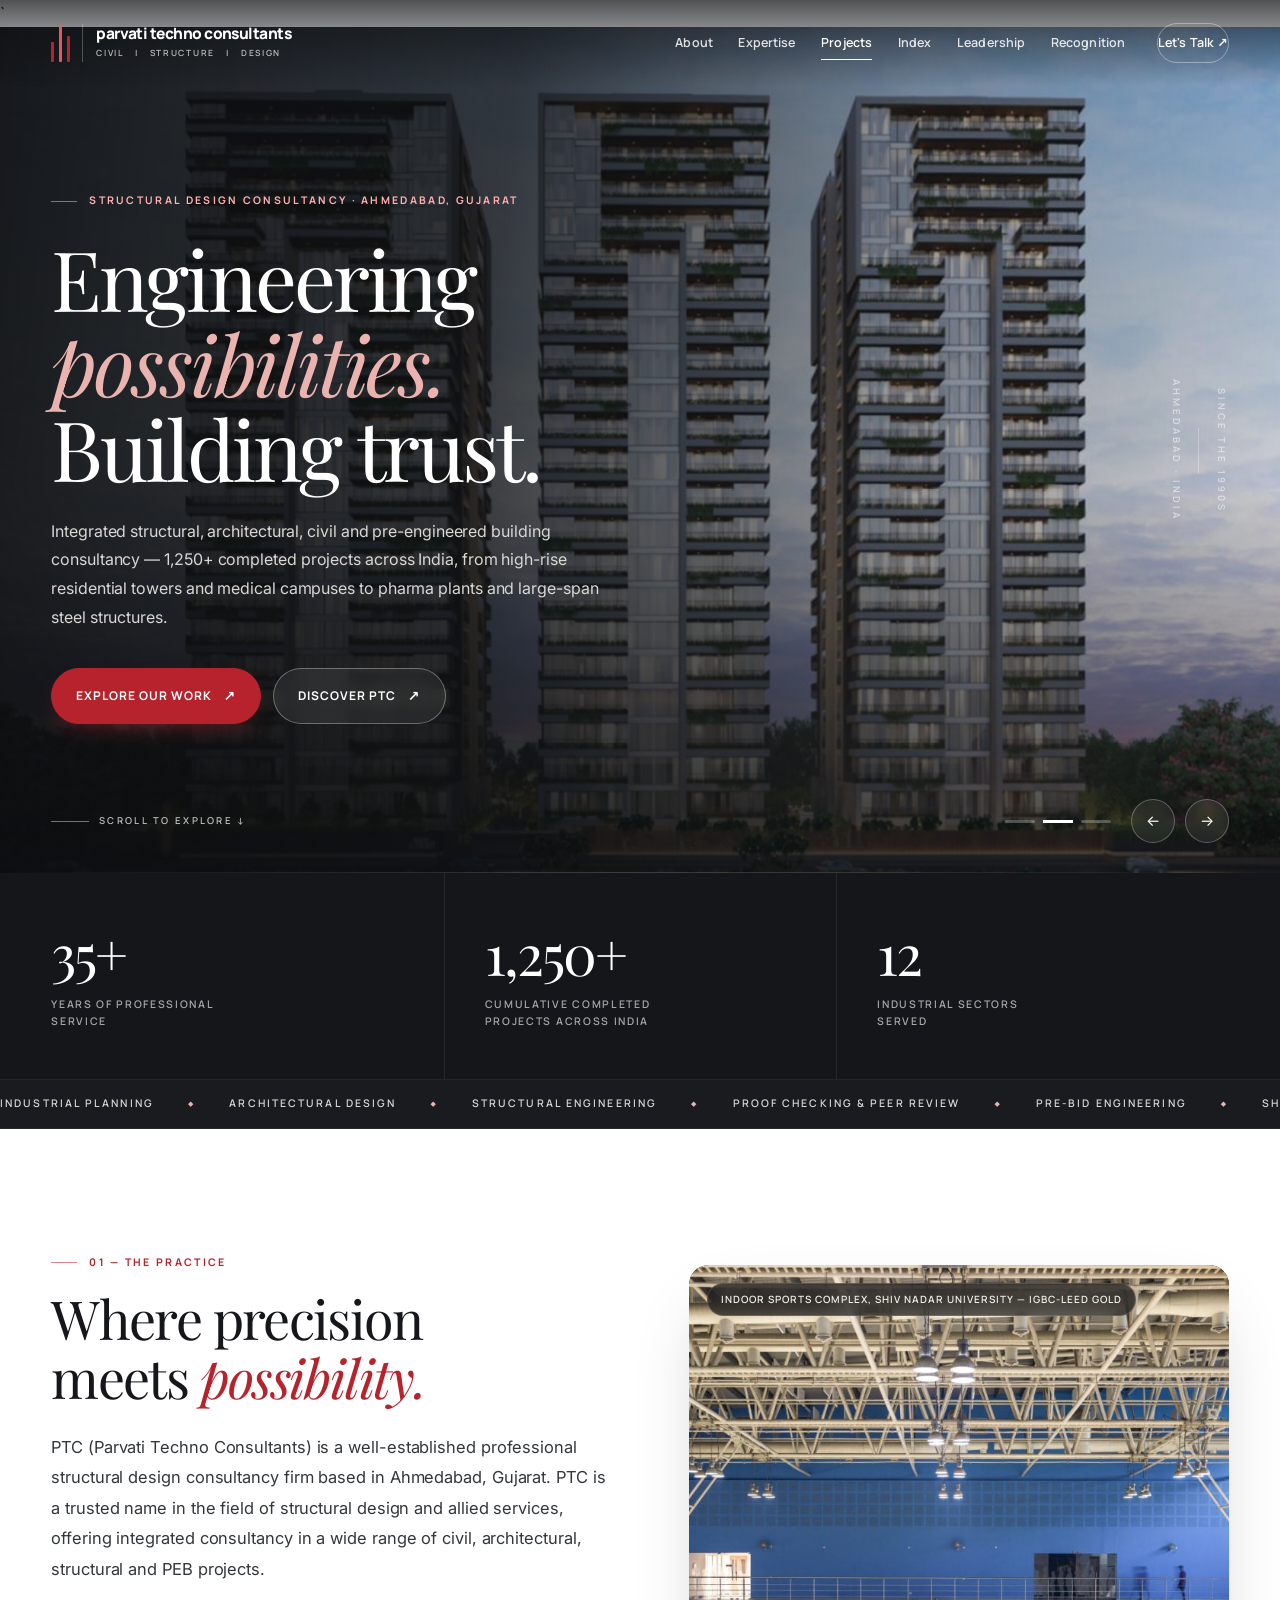
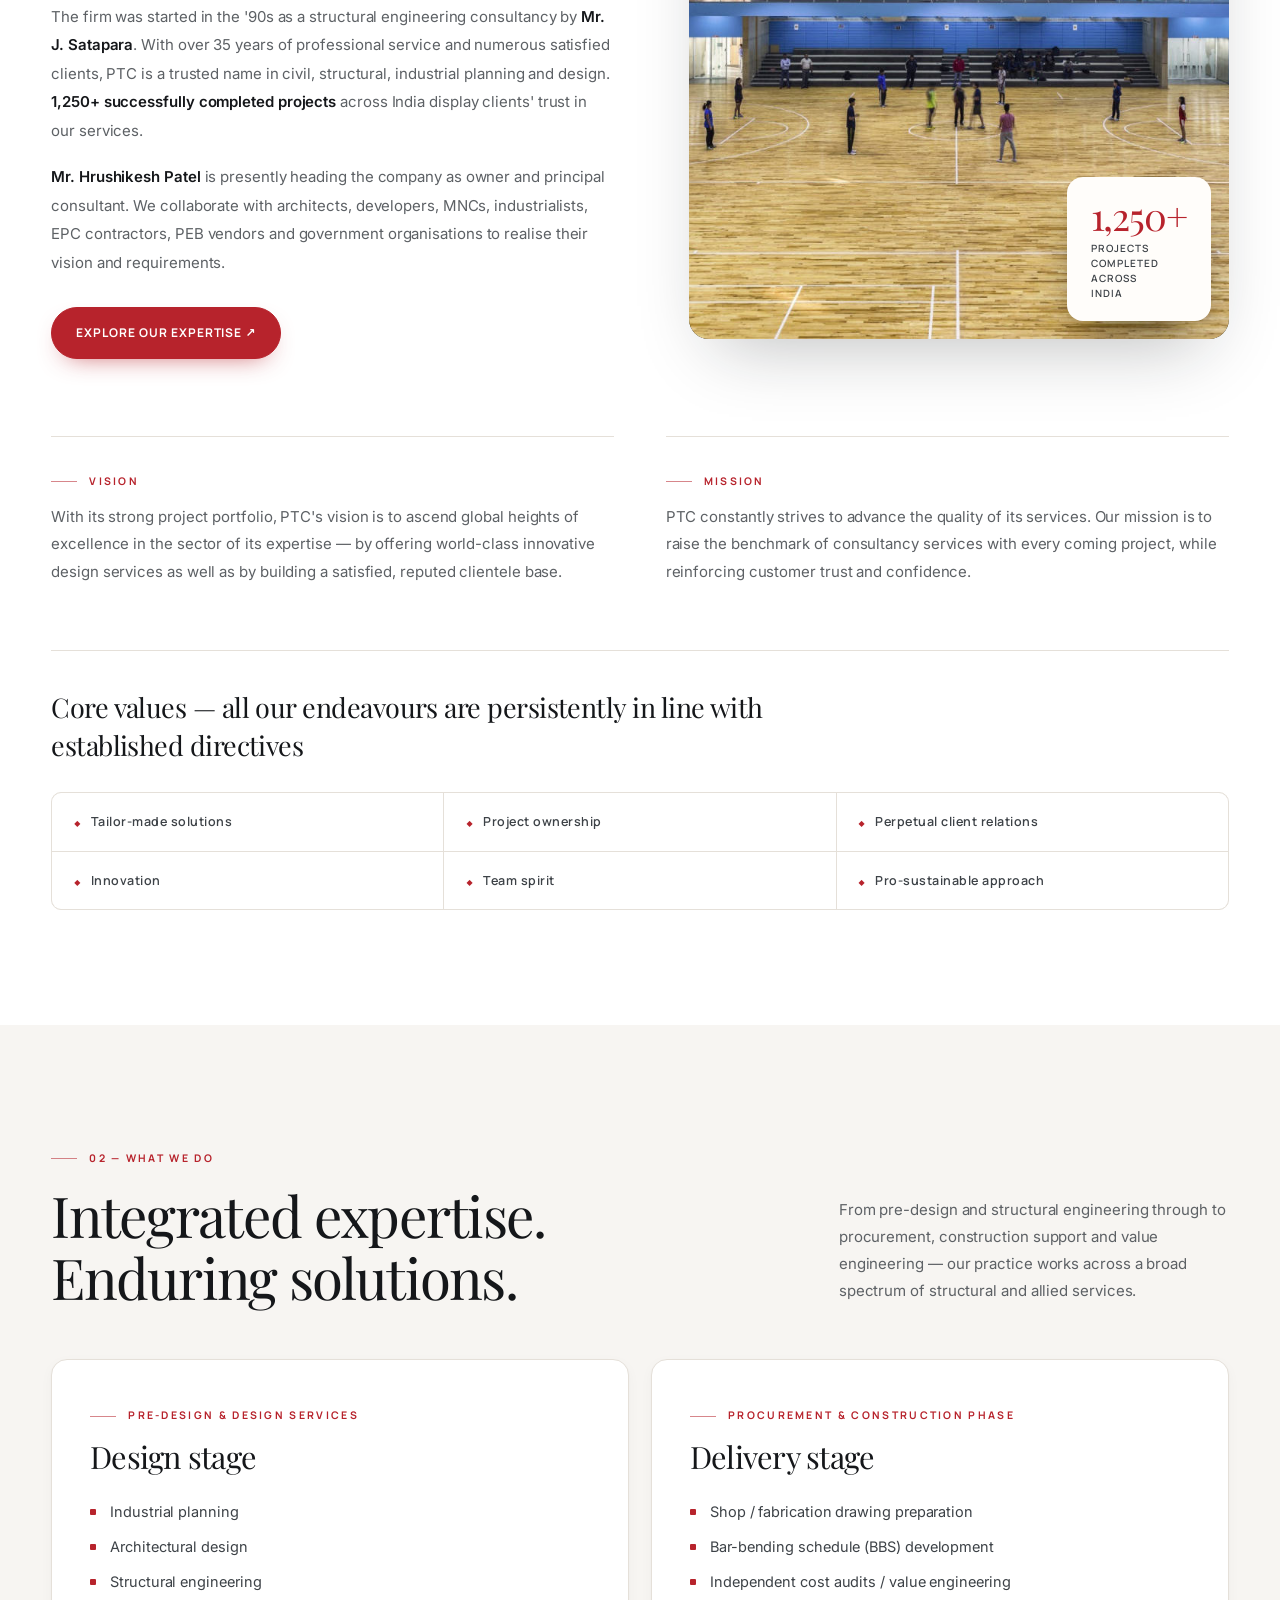
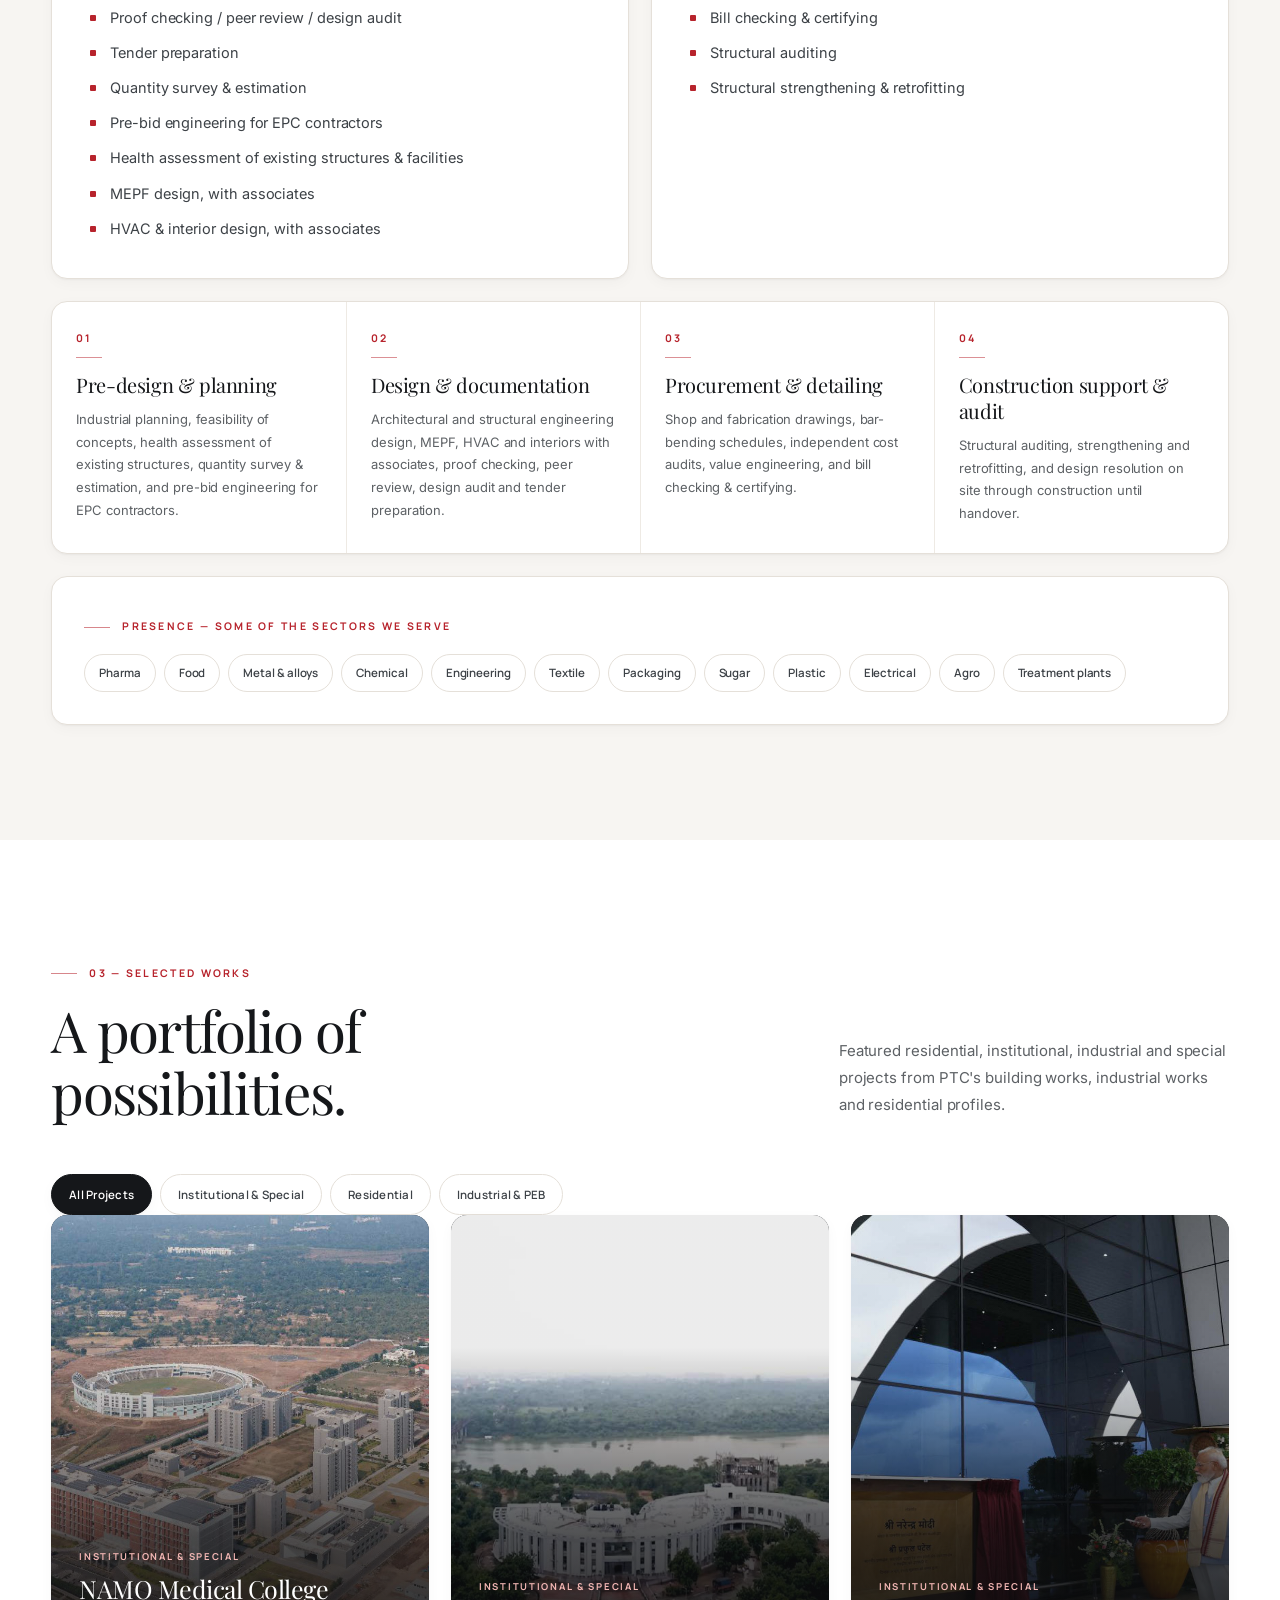
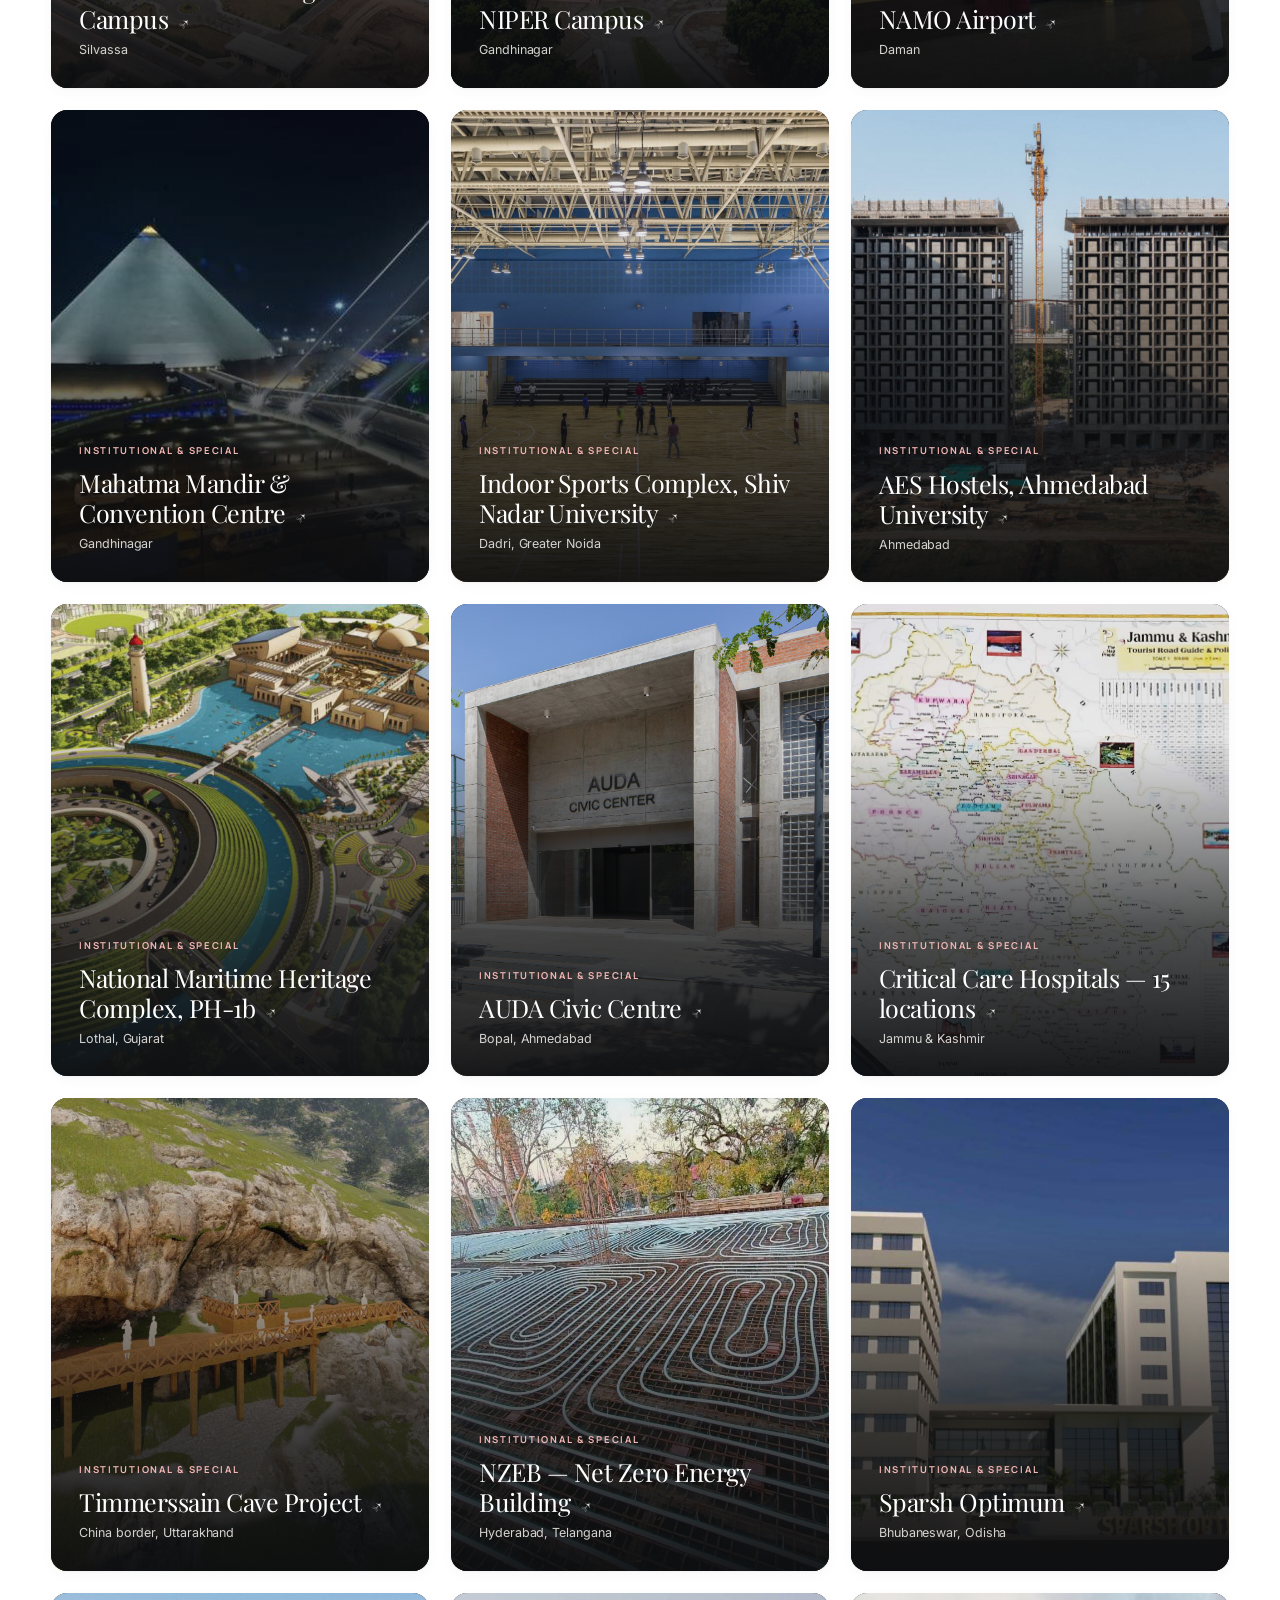
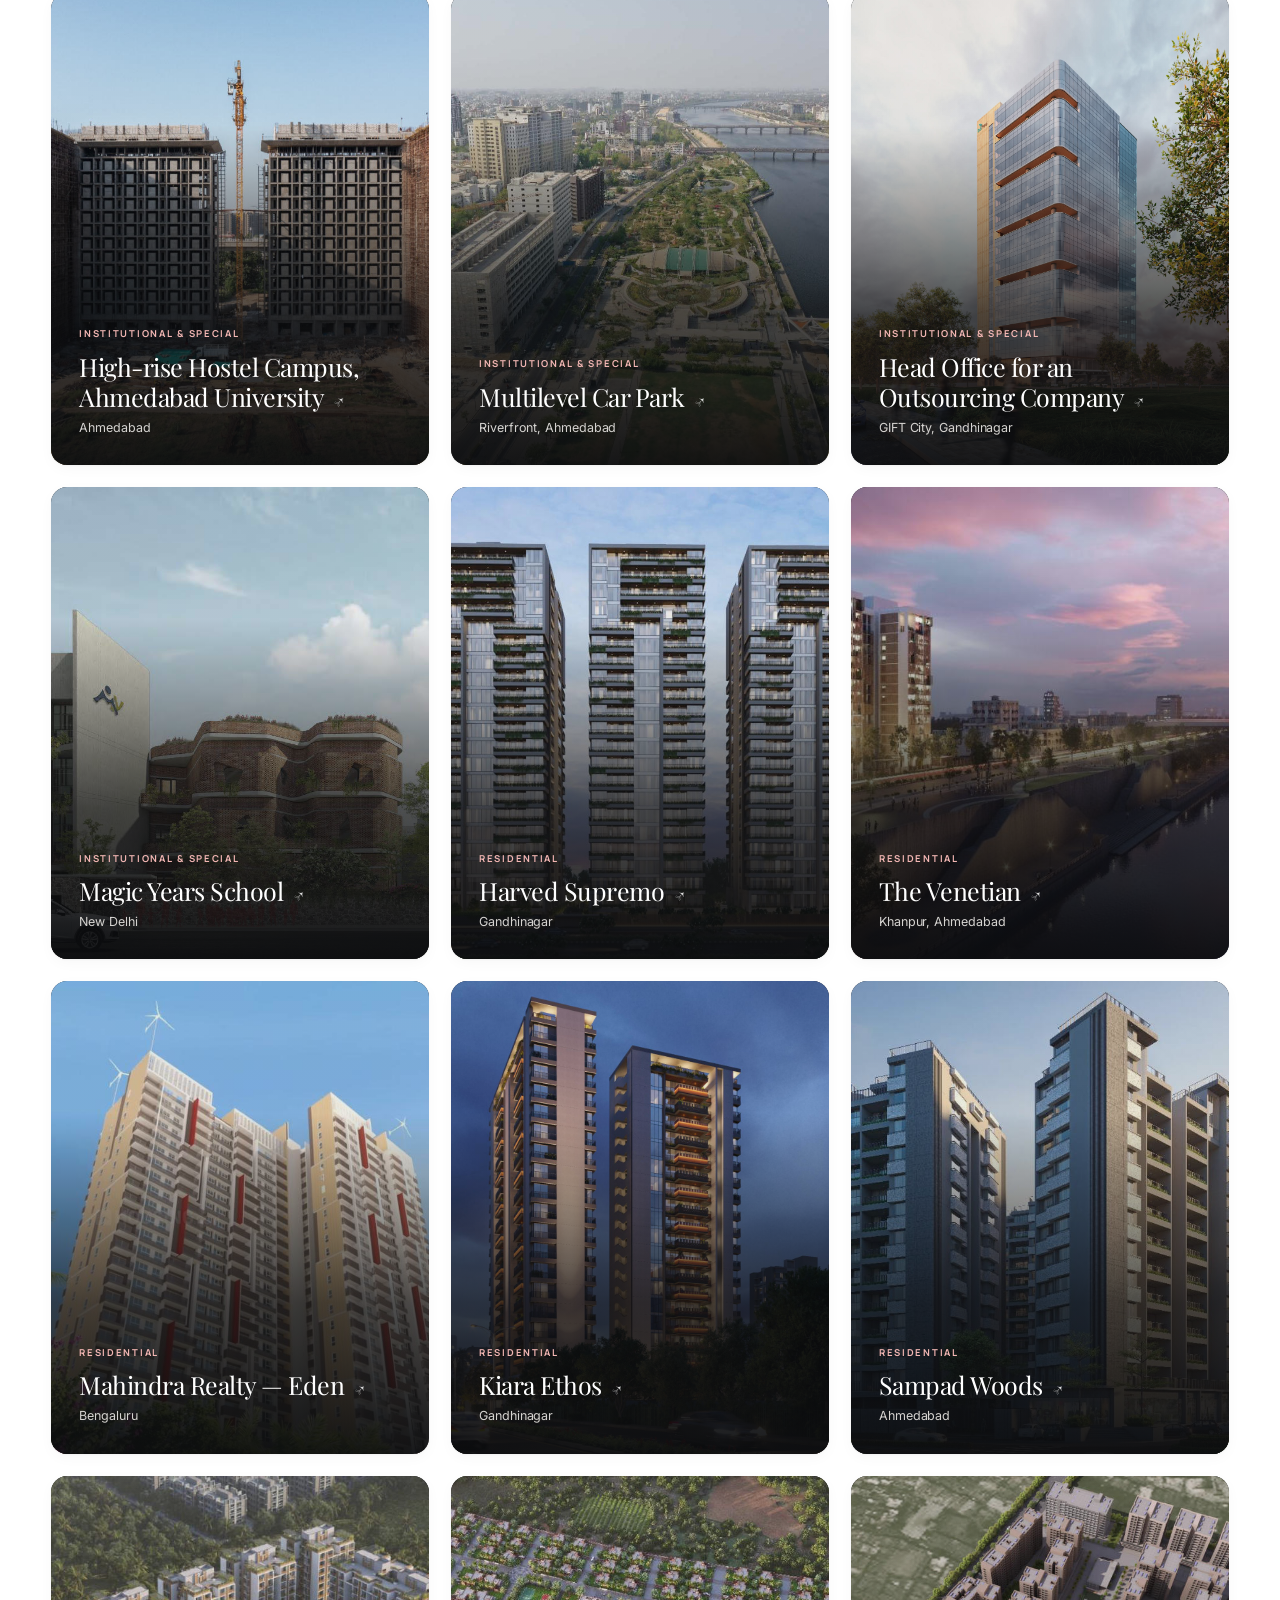
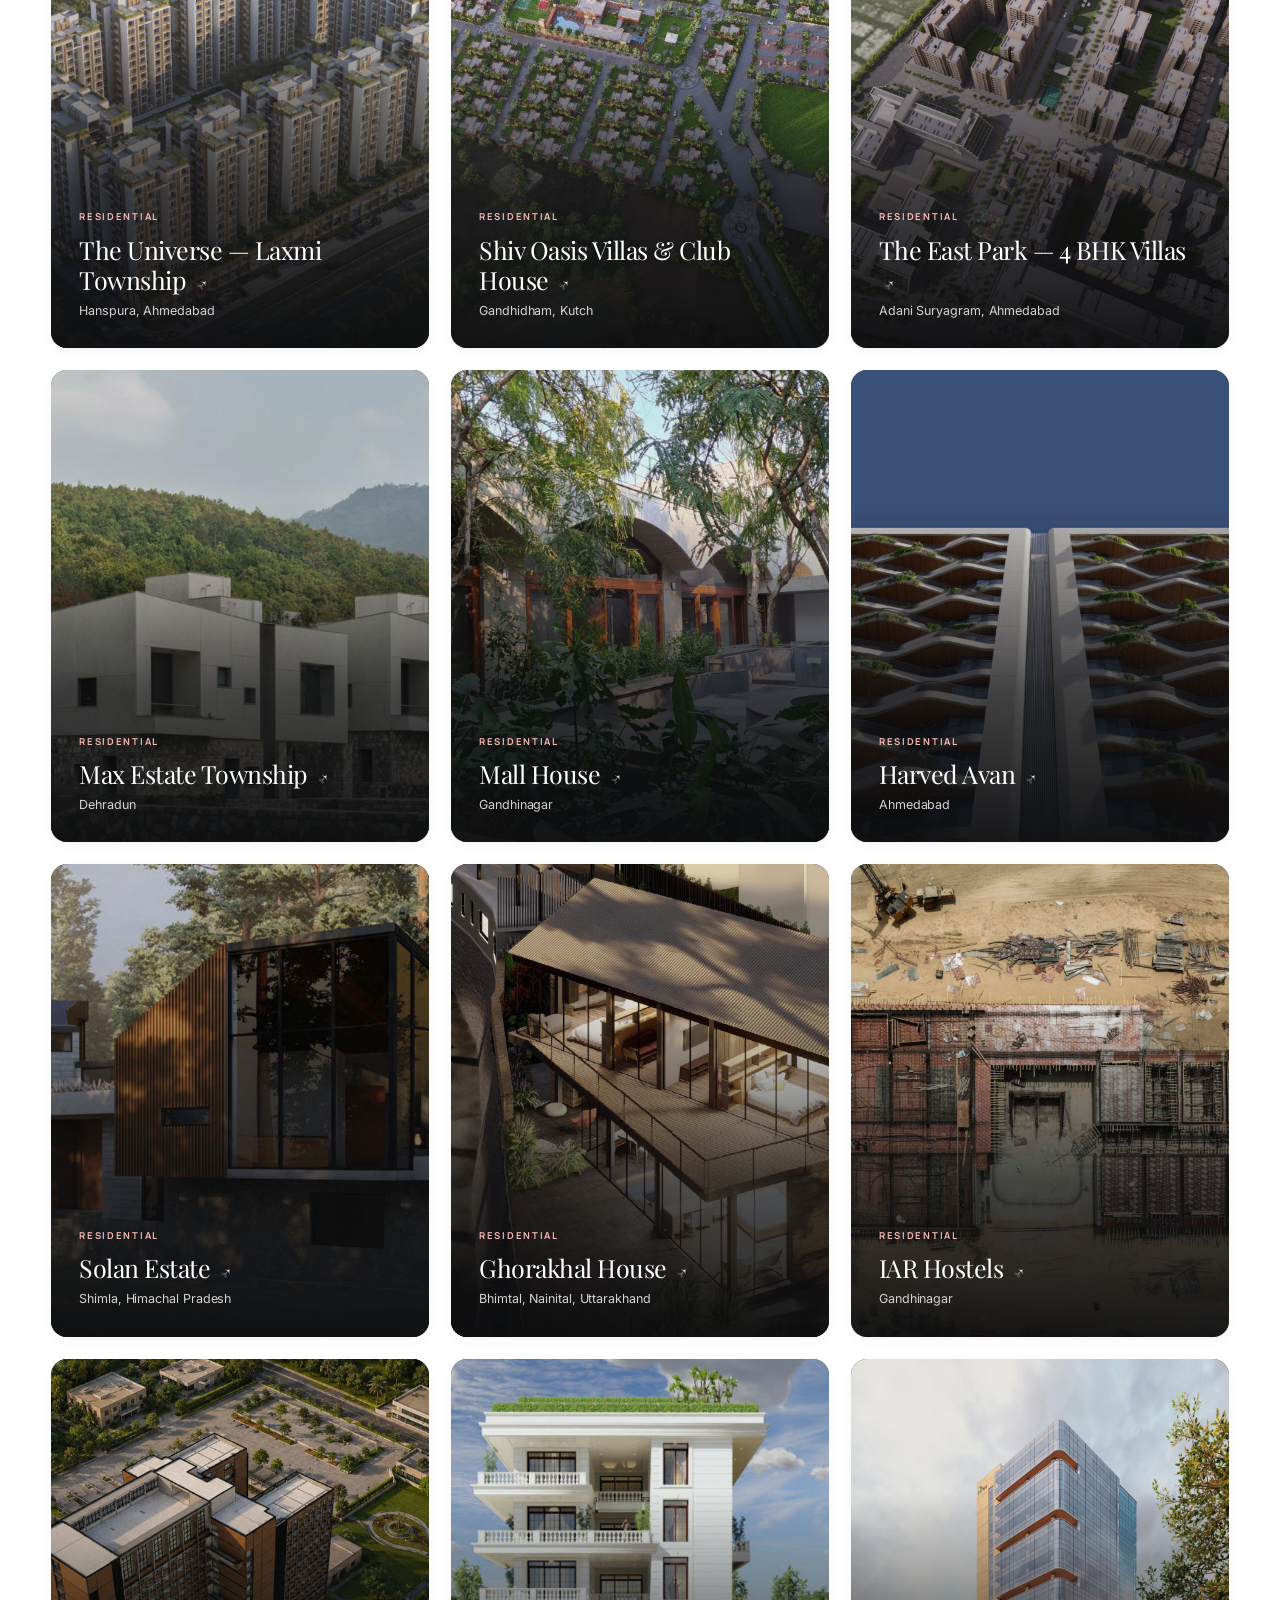
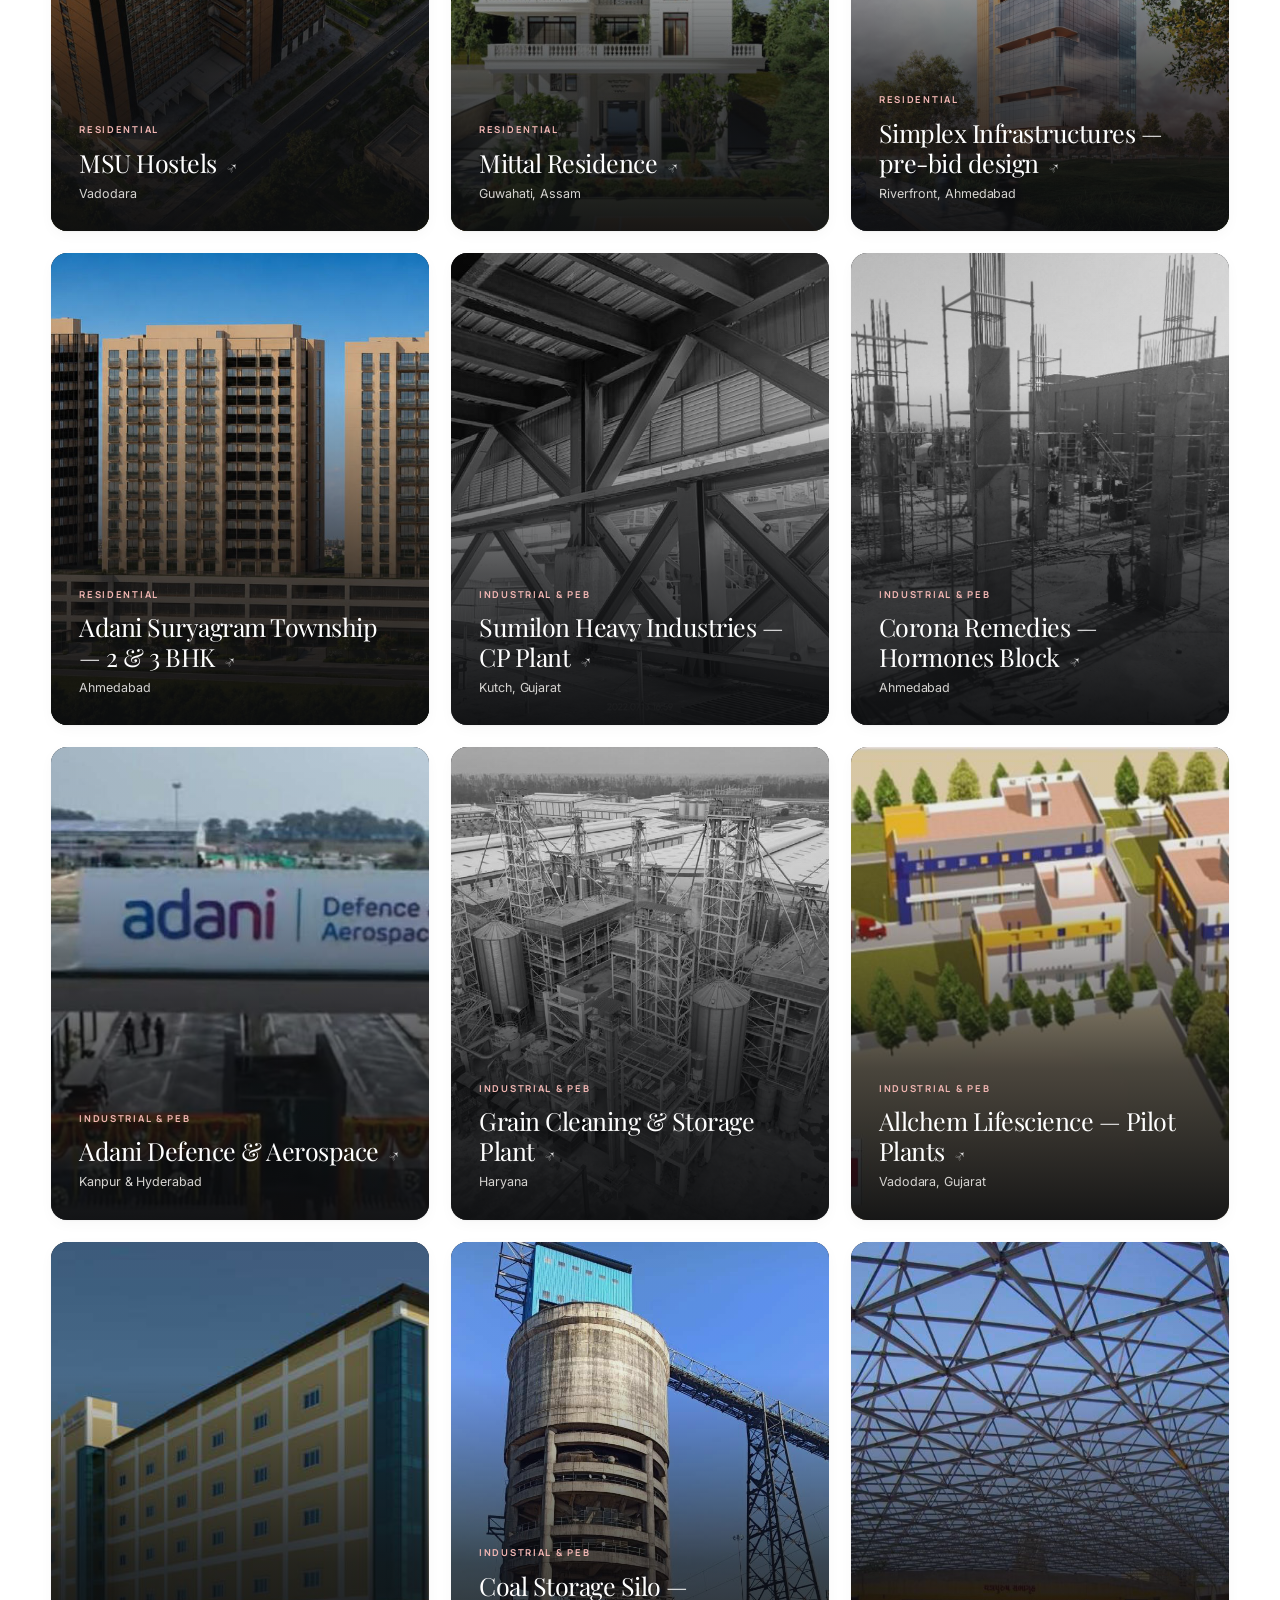
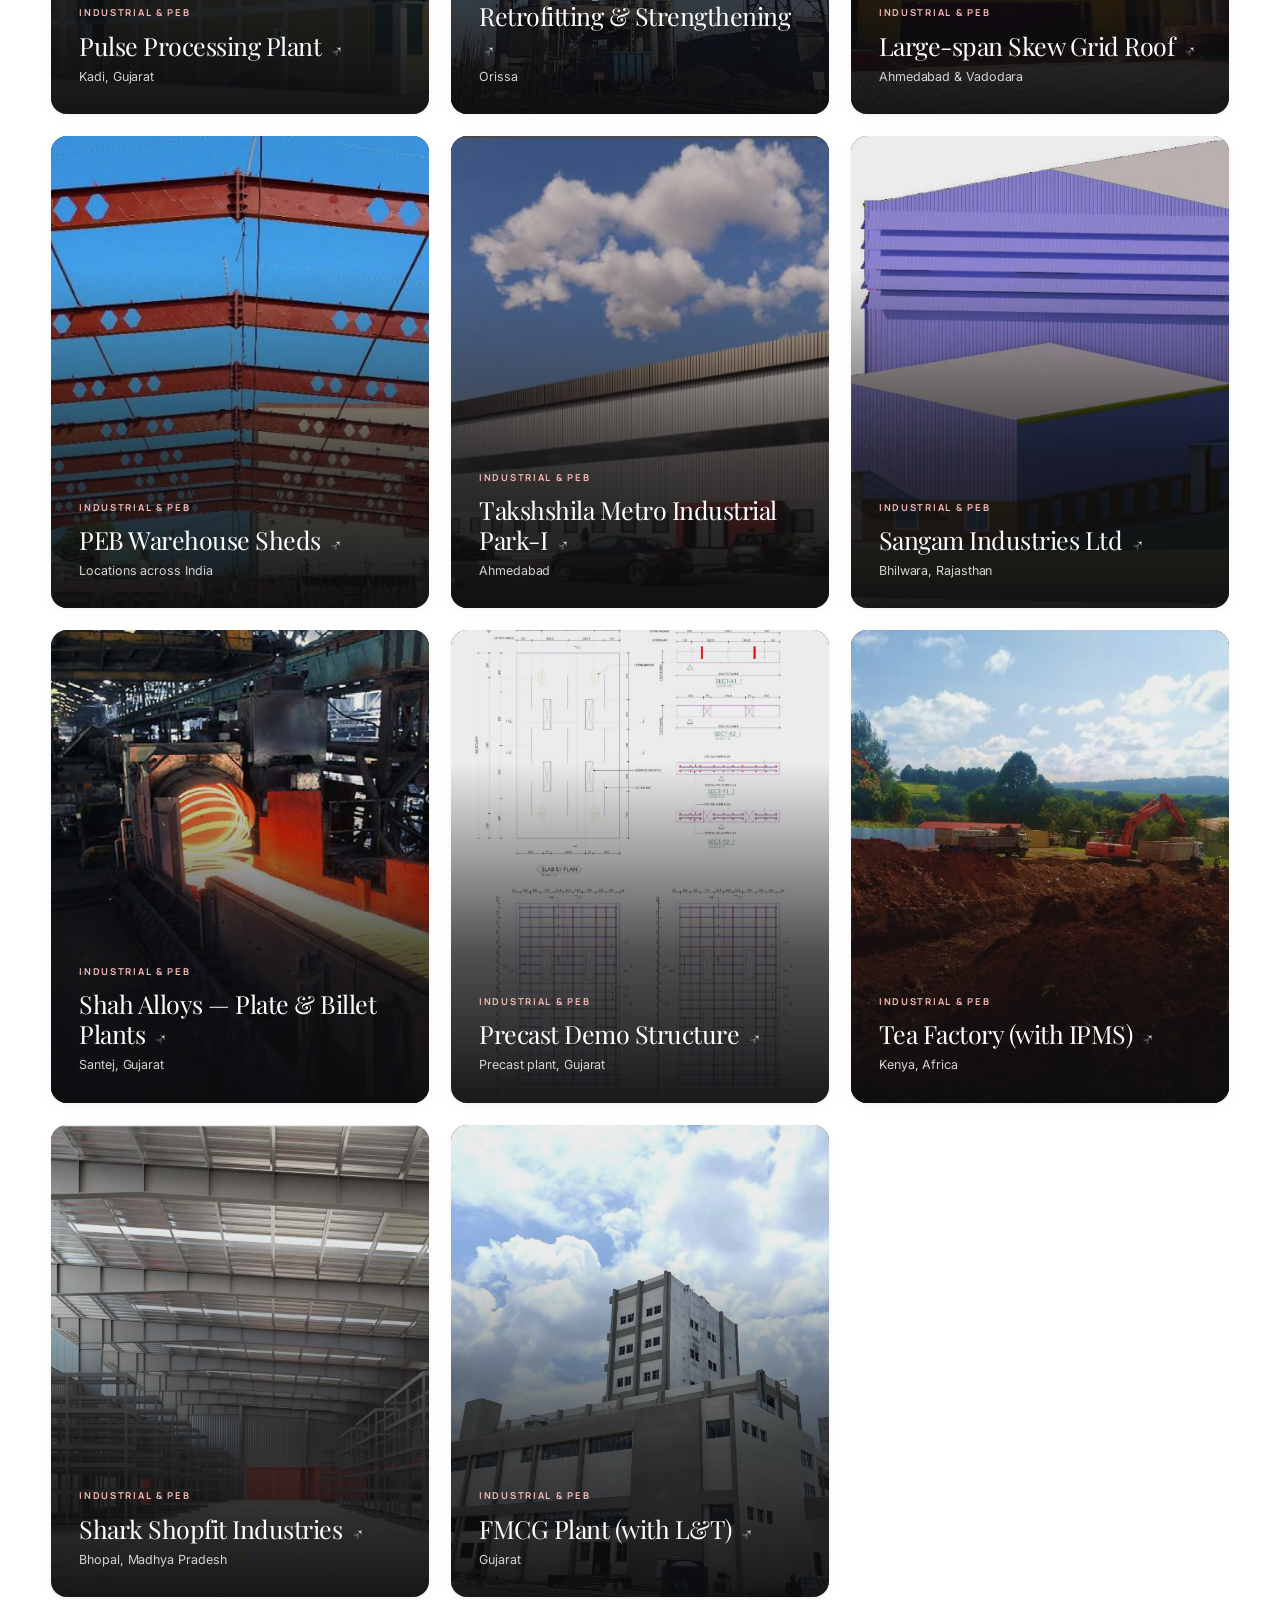
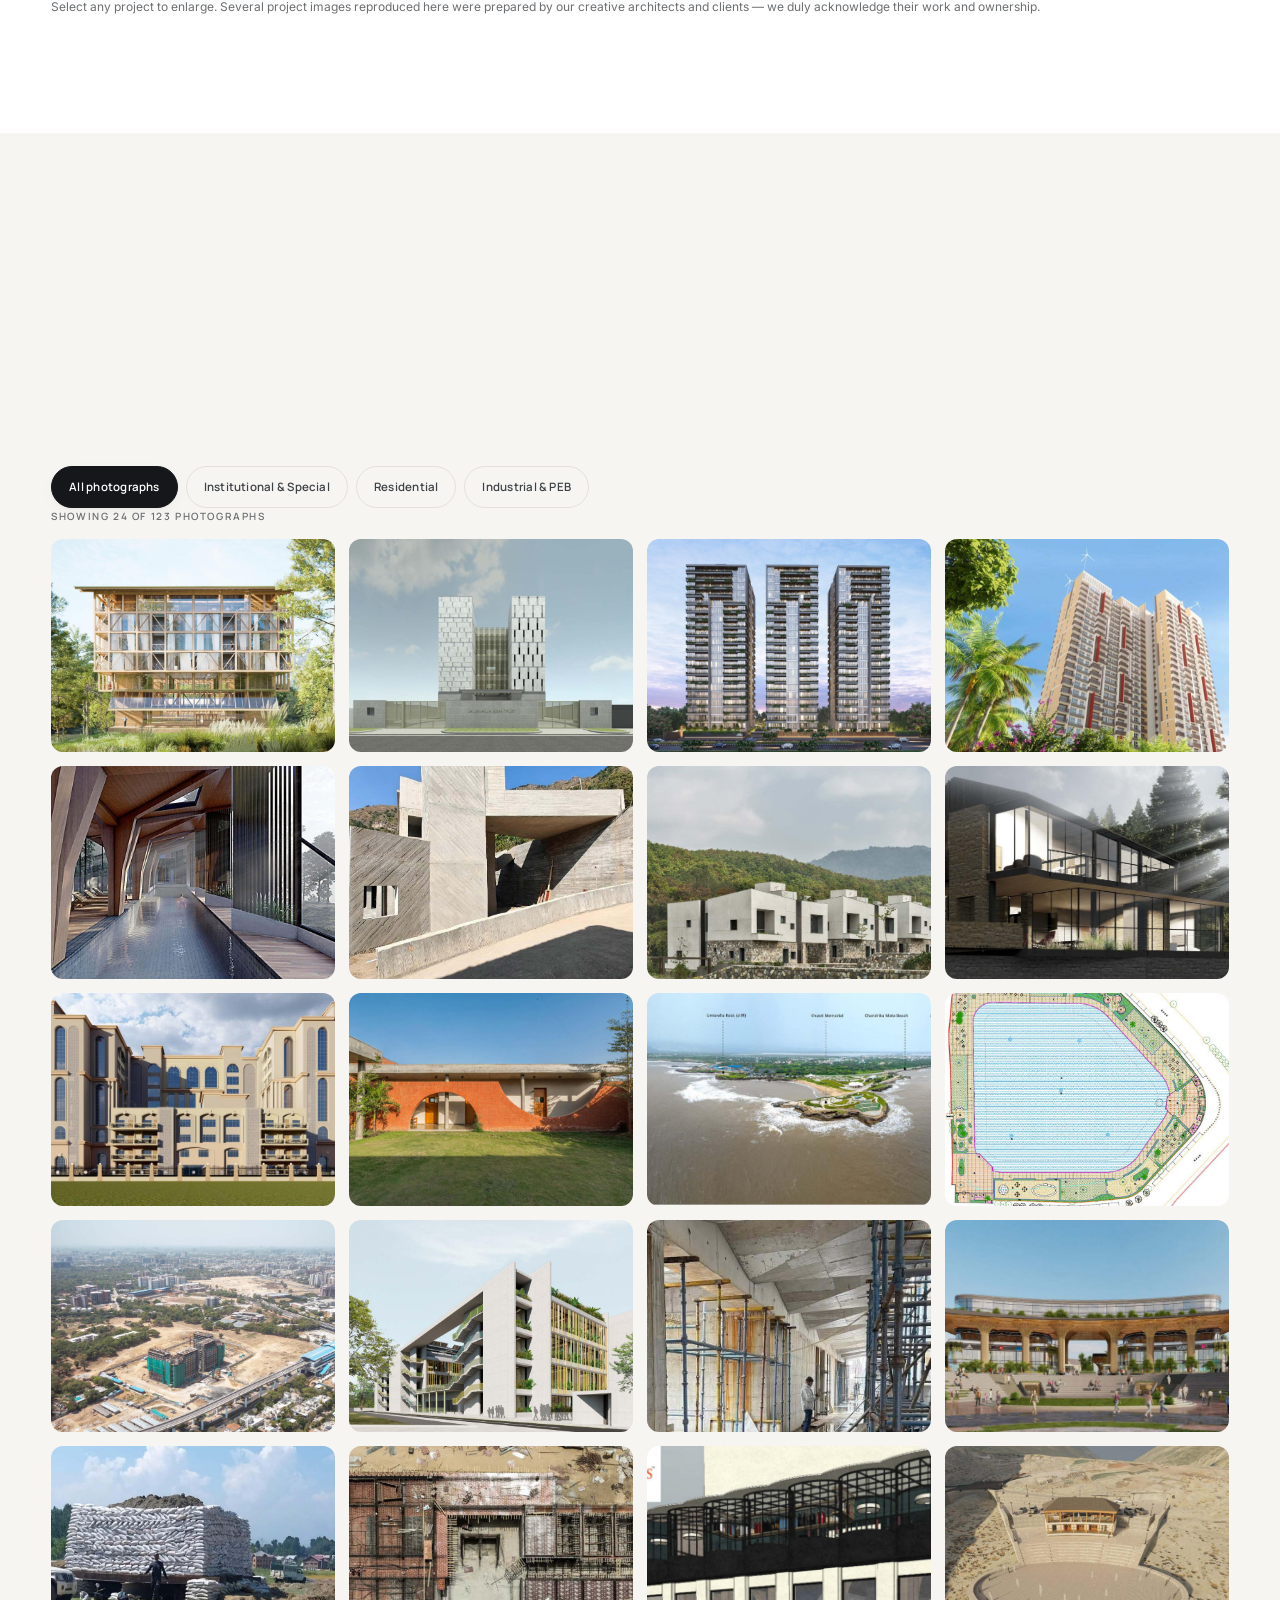
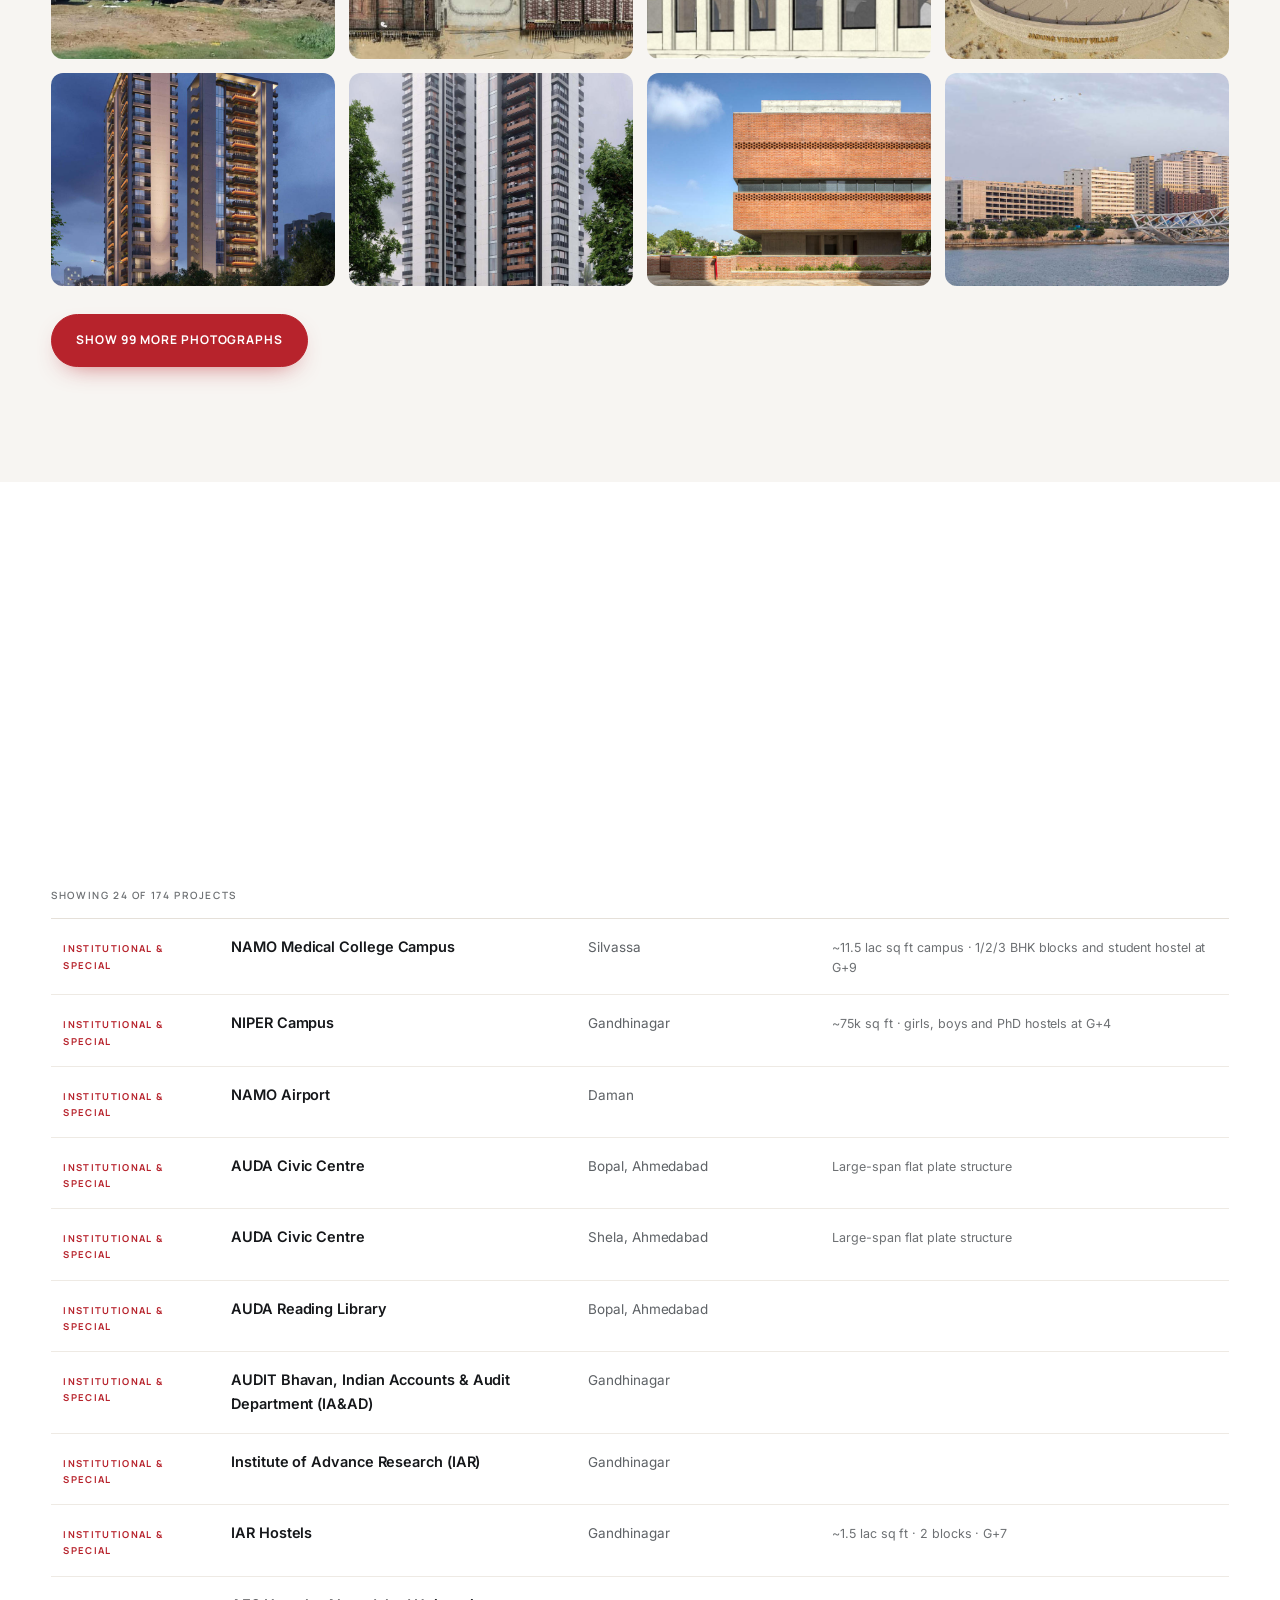
==== commit 1004207e: "Send the admin domain root to the console The admin deployment shares the website folder, so index.h" ====
--- a/PTC_Premium_Architectural_Bold_Website/PTC_Premium_Website/index.html
+++ b/PTC_Premium_Architectural_Bold_Website/PTC_Premium_Website/index.html
@@ -2,6 +2,16 @@
 <html lang="en">
 <head>
 <meta charset="utf-8">
+<!-- The admin deployment shares this folder. When the page is opened on an
+     admin host, send it straight to the console instead of the website. -->
+<script>
+  (function () {
+    var h = location.hostname;
+    if (h.indexOf('-admin') > -1 || h.indexOf('admin.') === 0) {
+      location.replace('/admin');
+    }
+  })();
+</script>
 <meta name="viewport" content="width=device-width,initial-scale=1">
 <meta name="theme-color" content="#161719">
 <meta name="description" content="Parvati Techno Consultants (PTC) — structural design consultancy in Ahmedabad, Gujarat. Integrated civil, architectural, structural and PEB consultancy with 1,250+ completed projects across India.">
--- a/PTC_Premium_Architectural_Bold_Website/PTC_Premium_Website/styles.css
+++ b/PTC_Premium_Architectural_Bold_Website/PTC_Premium_Website/styles.css
@@ -806,7 +806,7 @@
   margin-top:28px;border:1px solid #dcd6ce;border-radius:var(--r-md);
   overflow:hidden;background:#fff;box-shadow:var(--shadow-xs);
 }
-.map iframe{display:block;width:100%;height:290px;border:0;filter:grayscale(1) contrast(1.03);transition:filter .5s var(--ease)}
+.map iframe{display:block;width:100%;height:290px;border:0;transition:filter .5s var(--ease)}
 .map:hover iframe{filter:none}
 
 form{
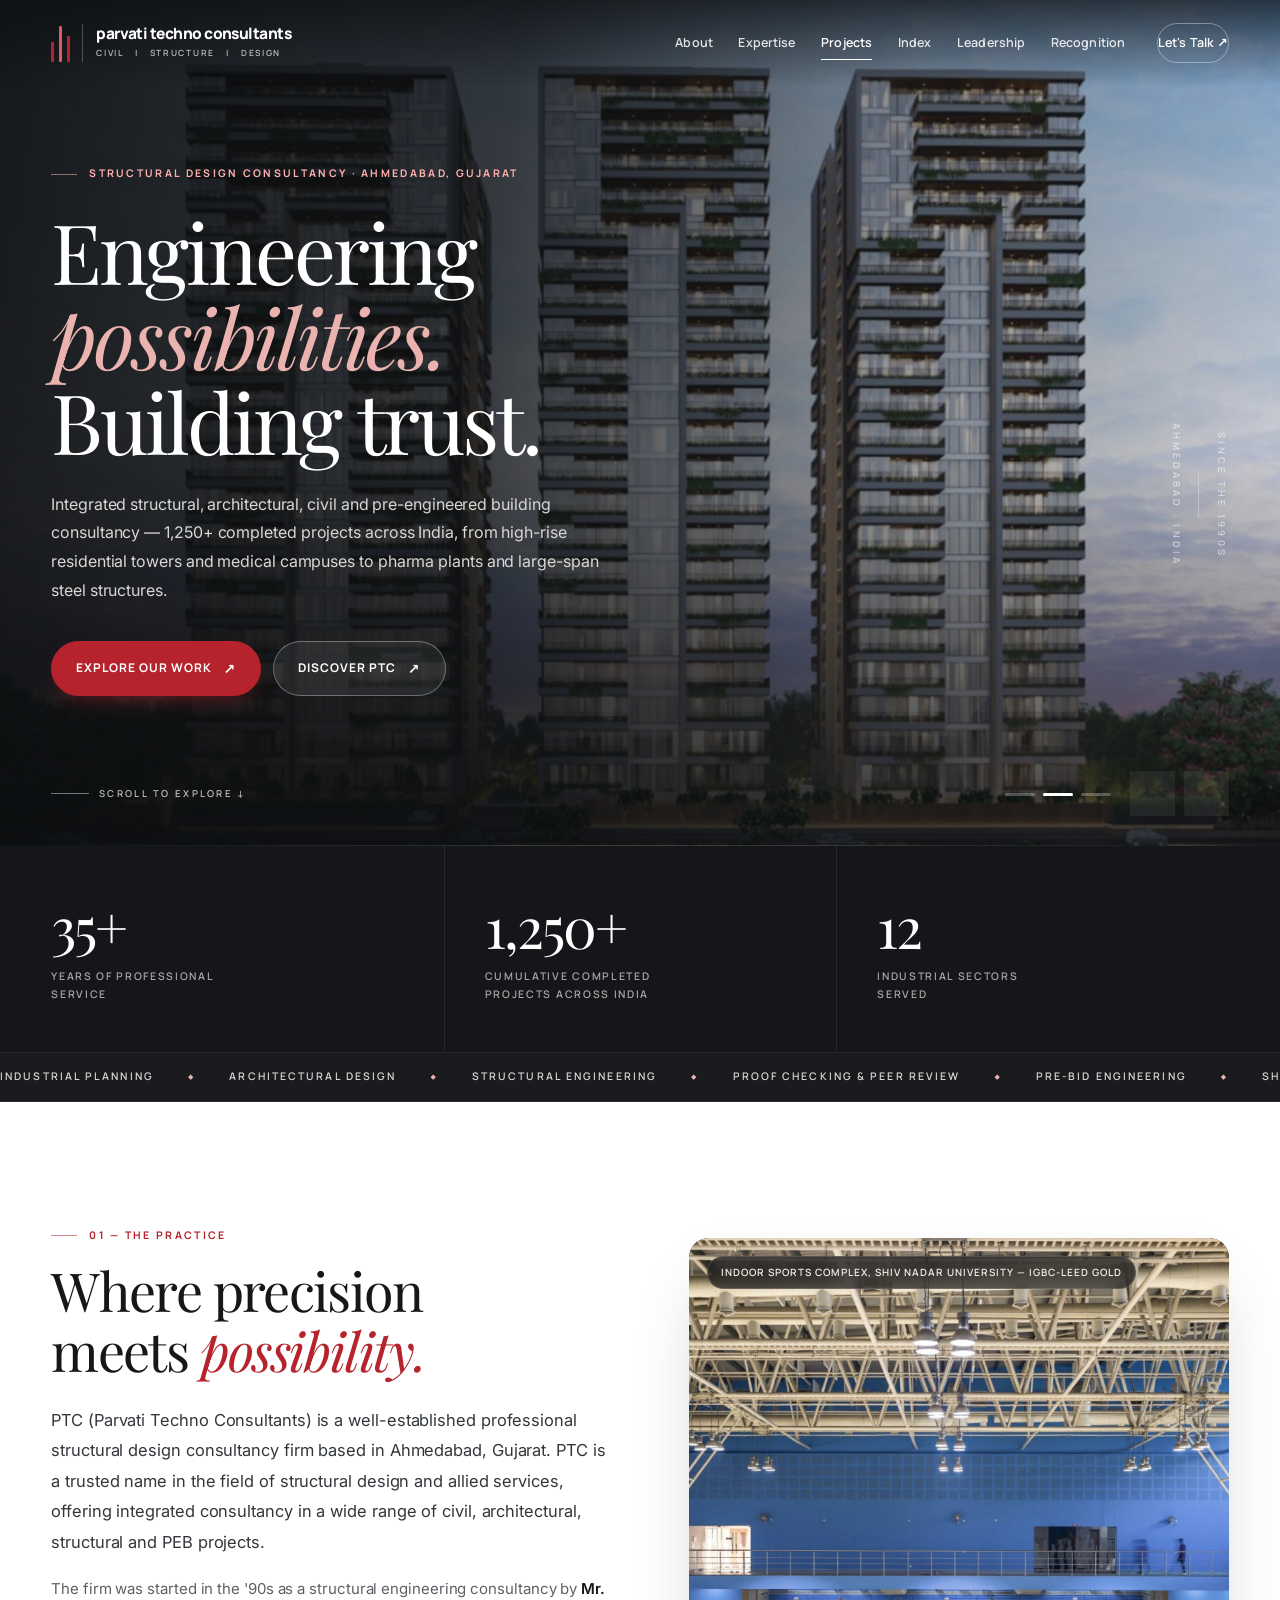
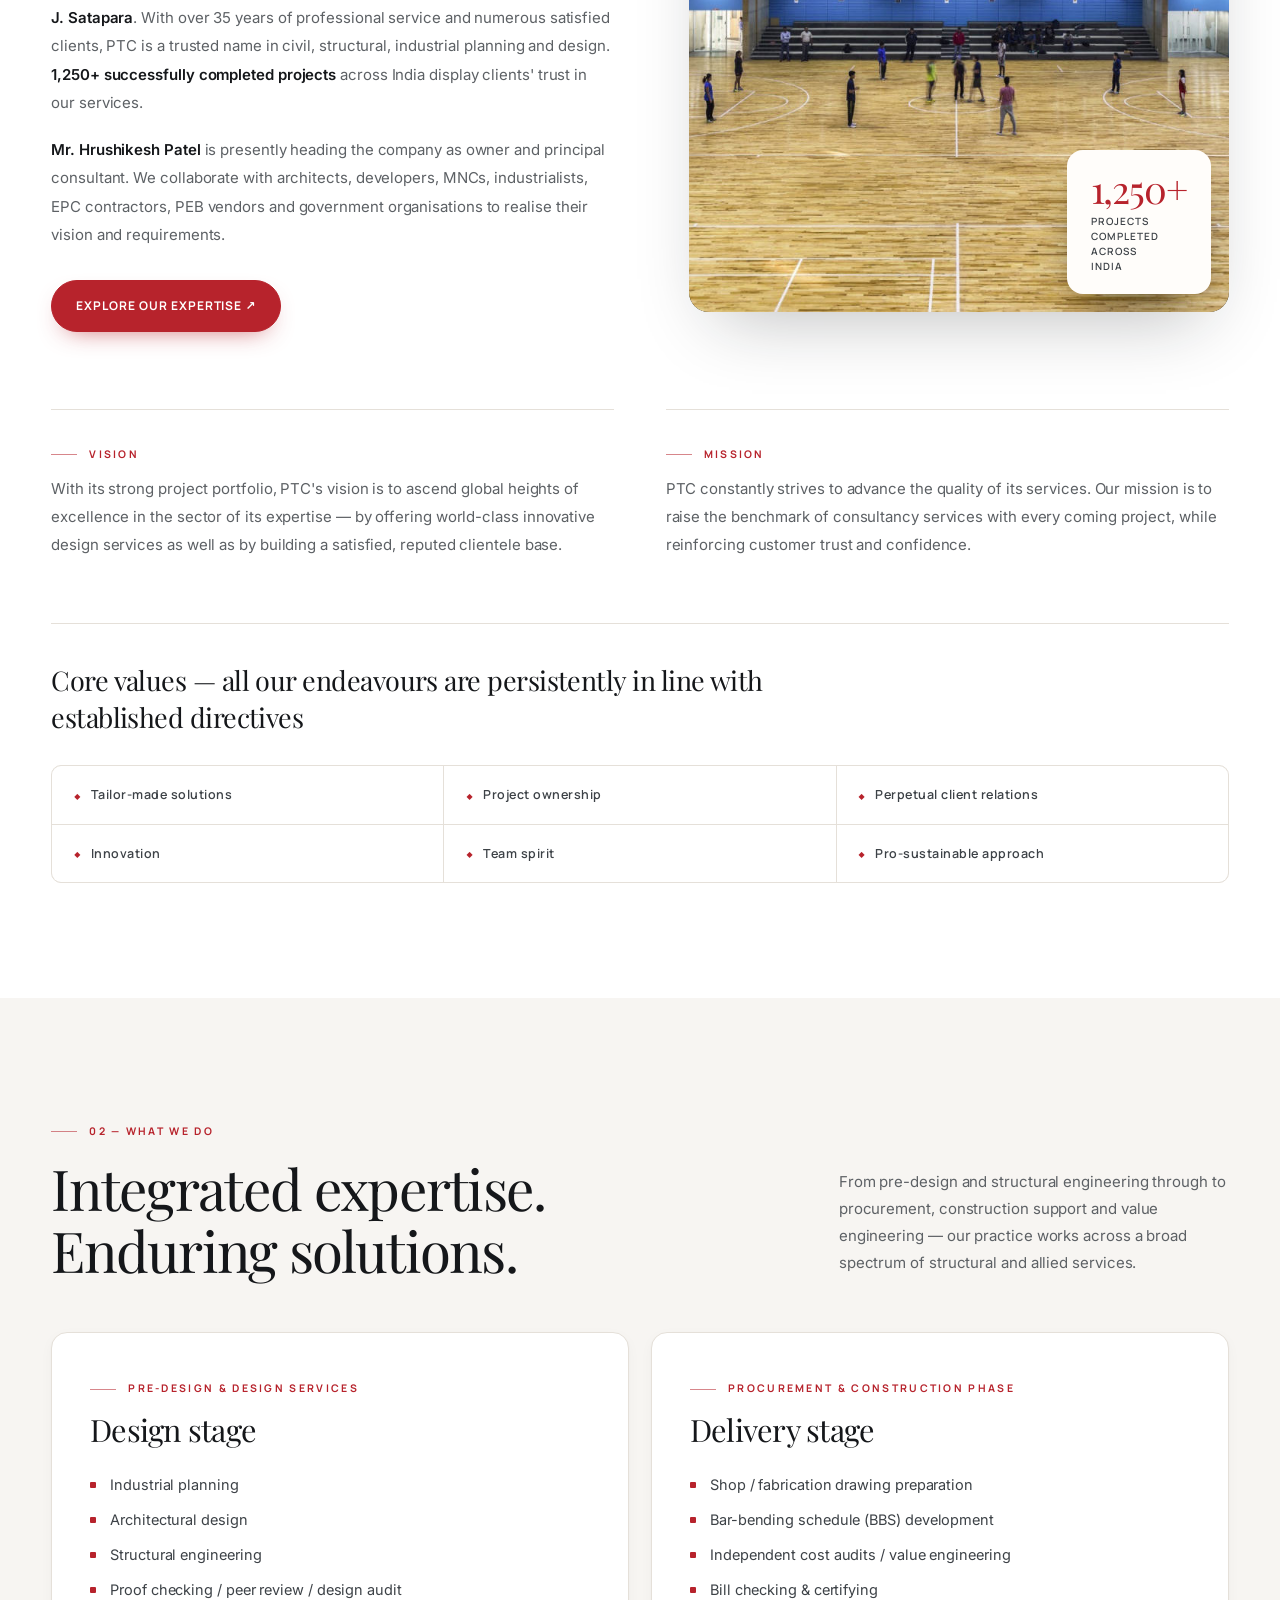
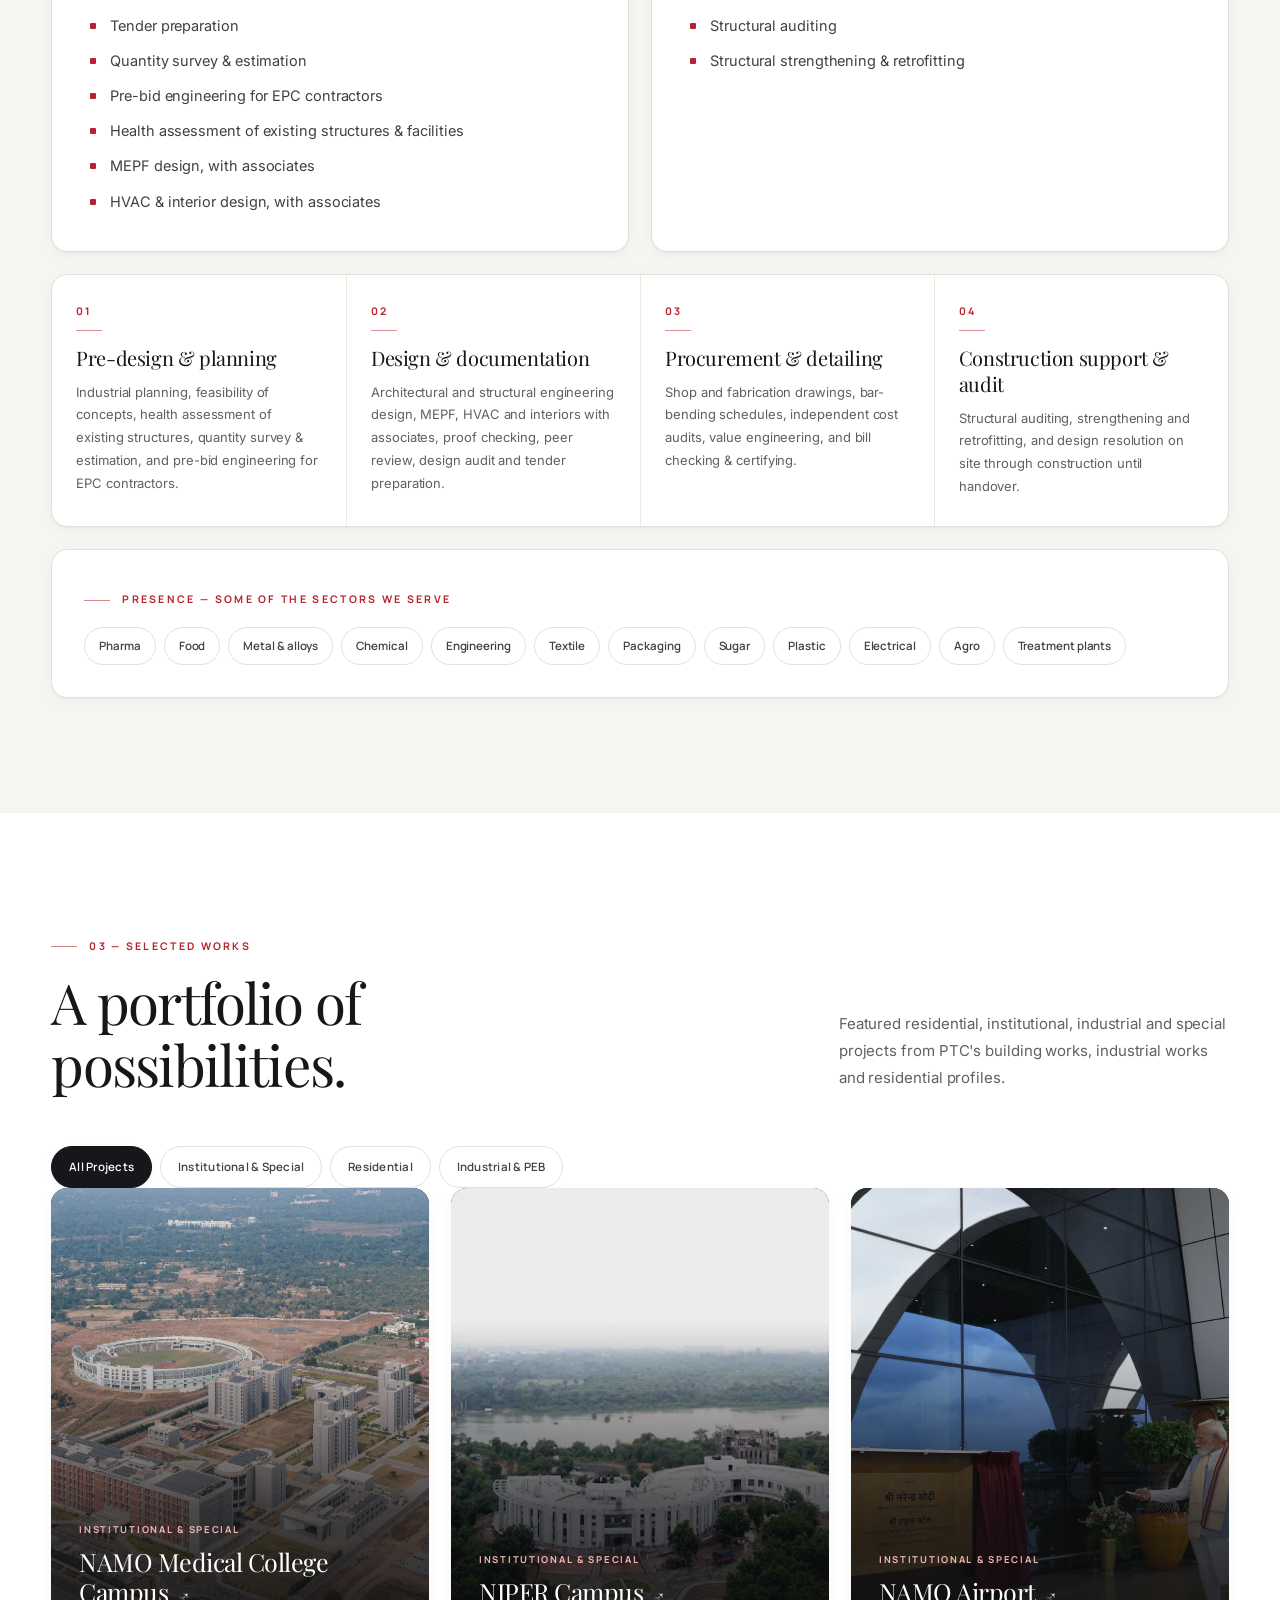
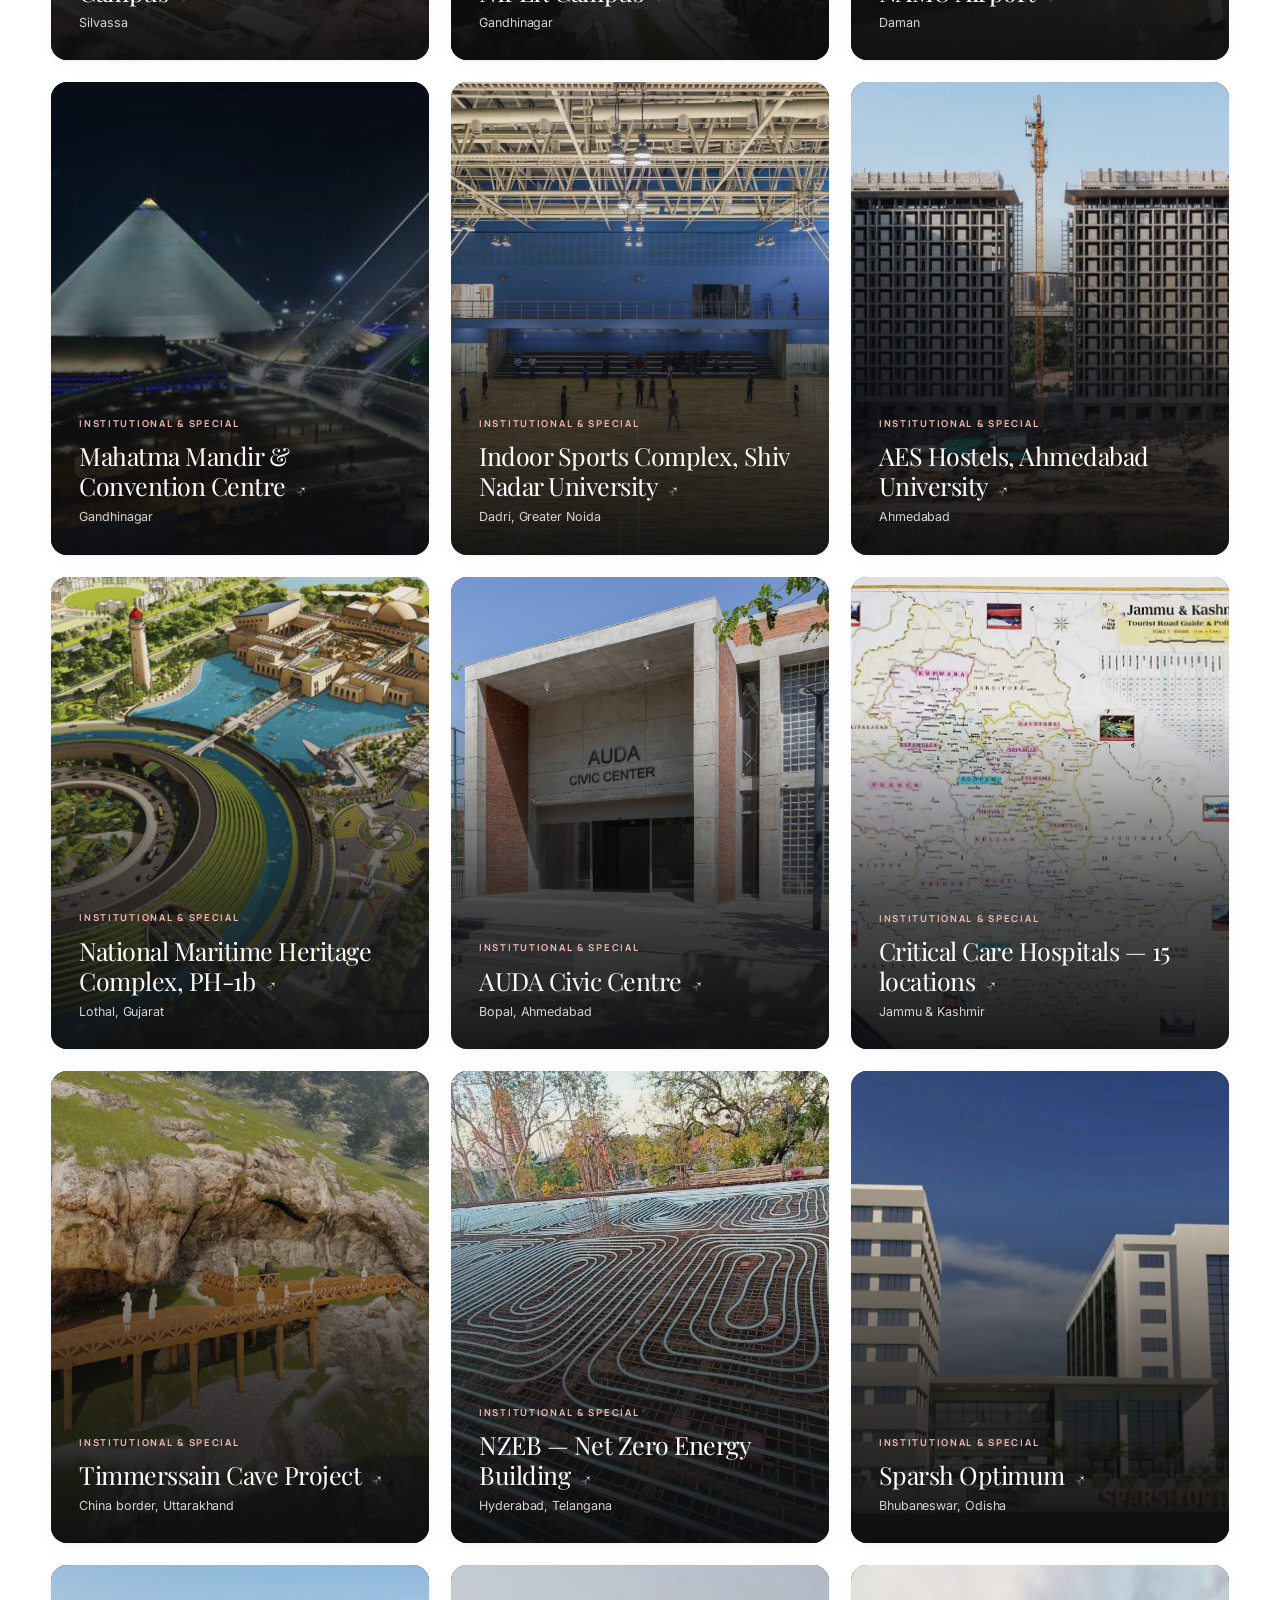
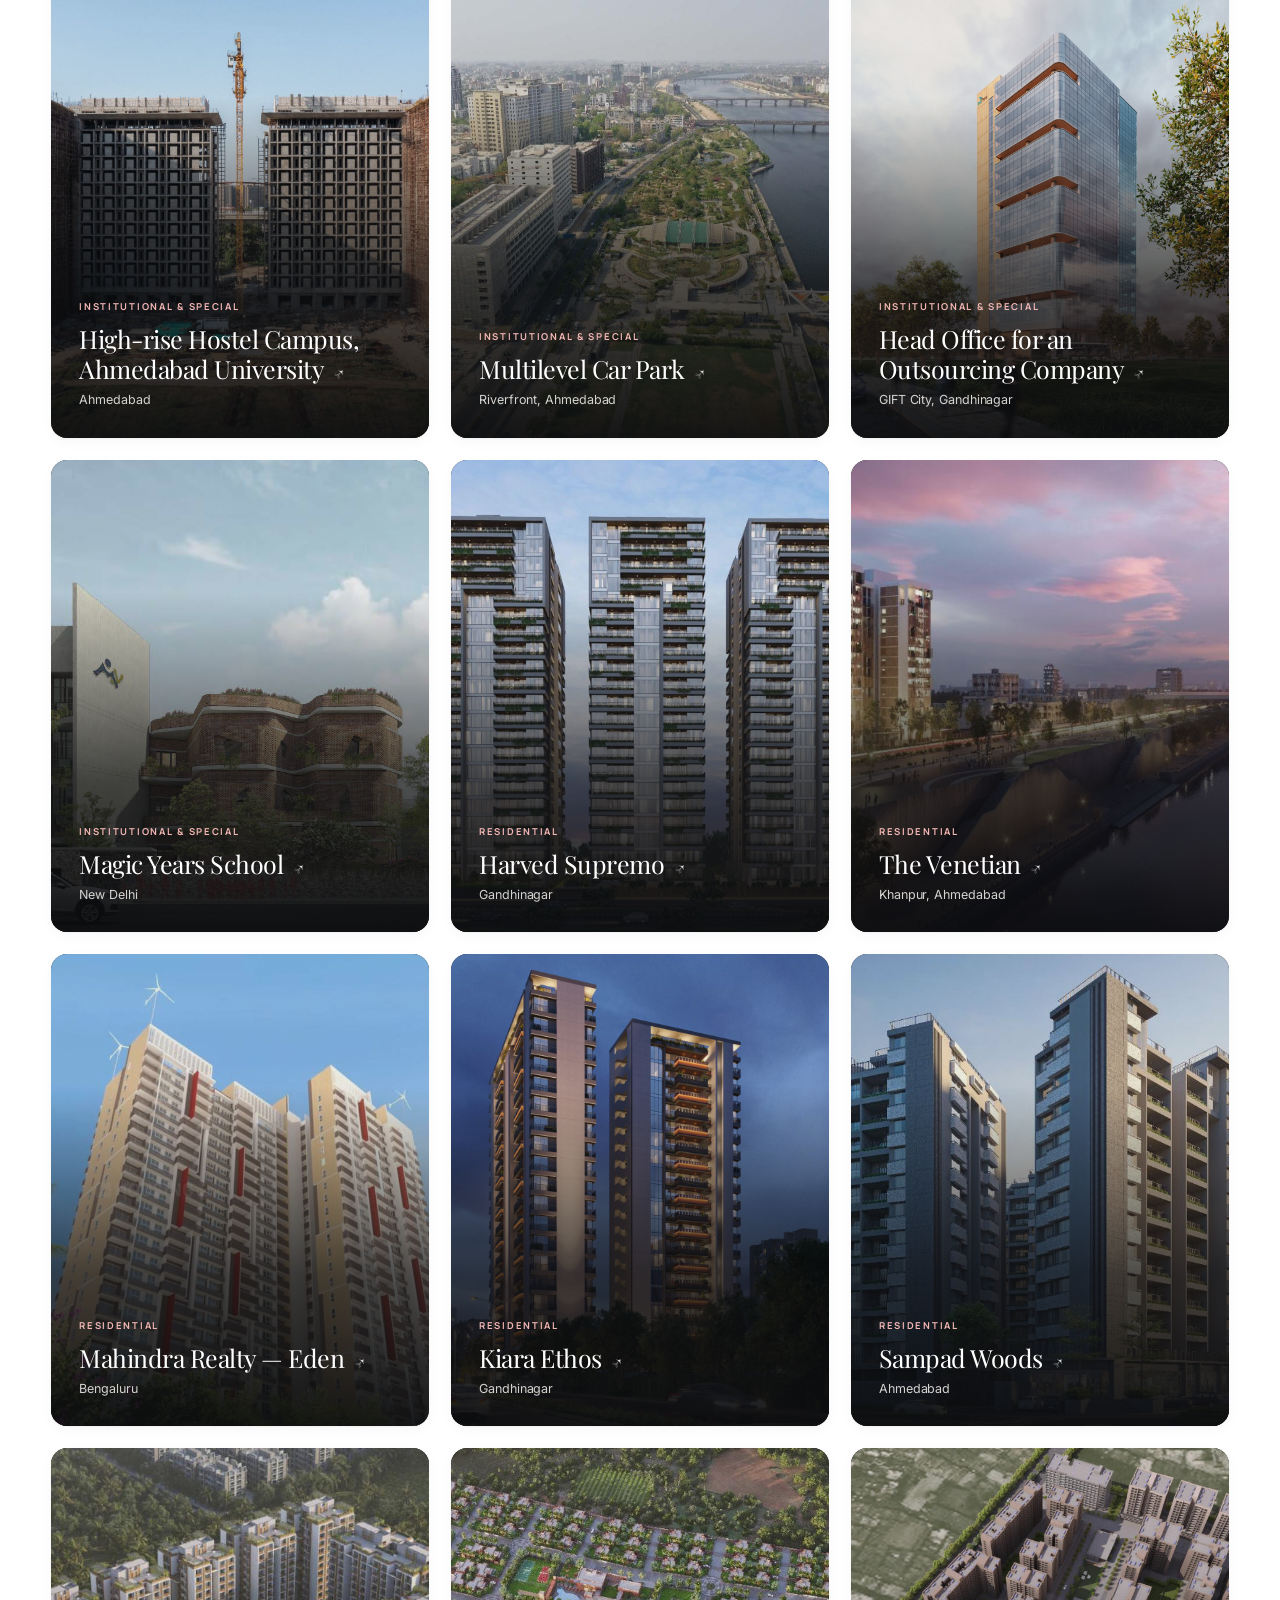
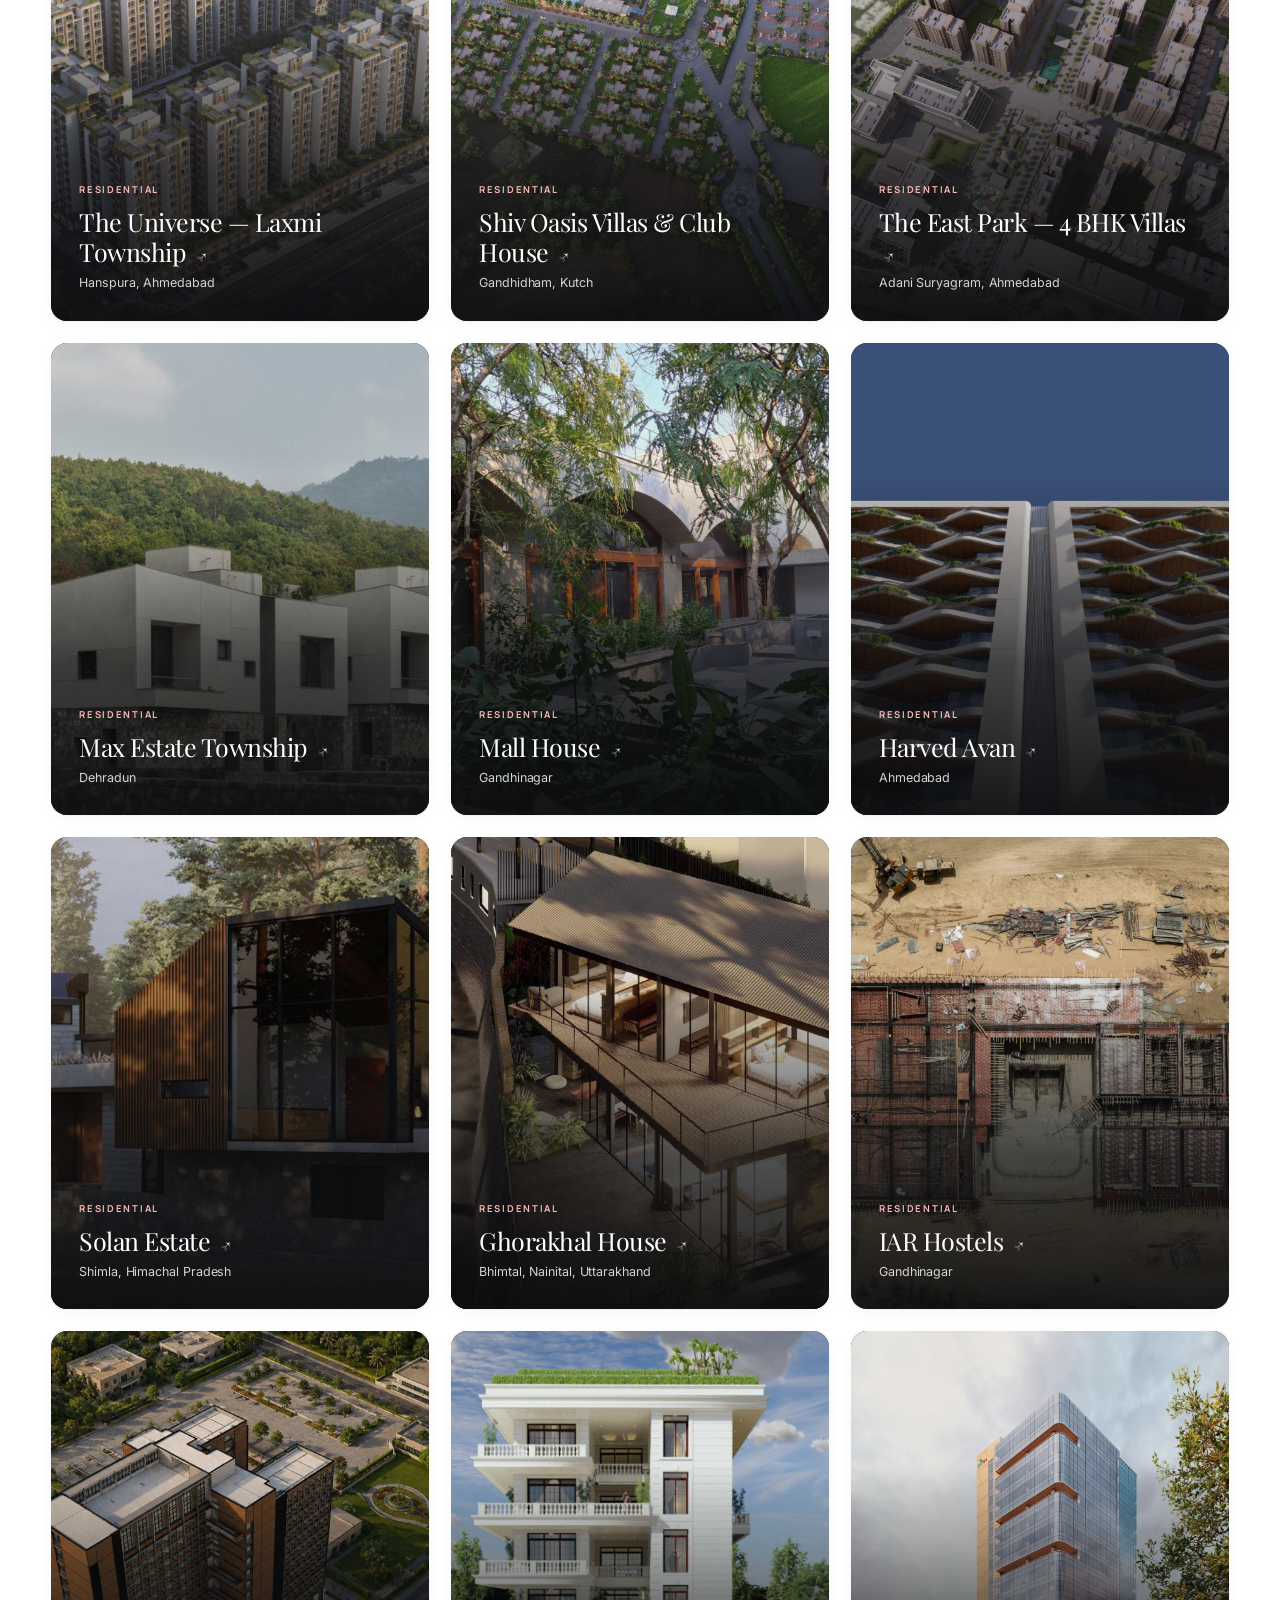
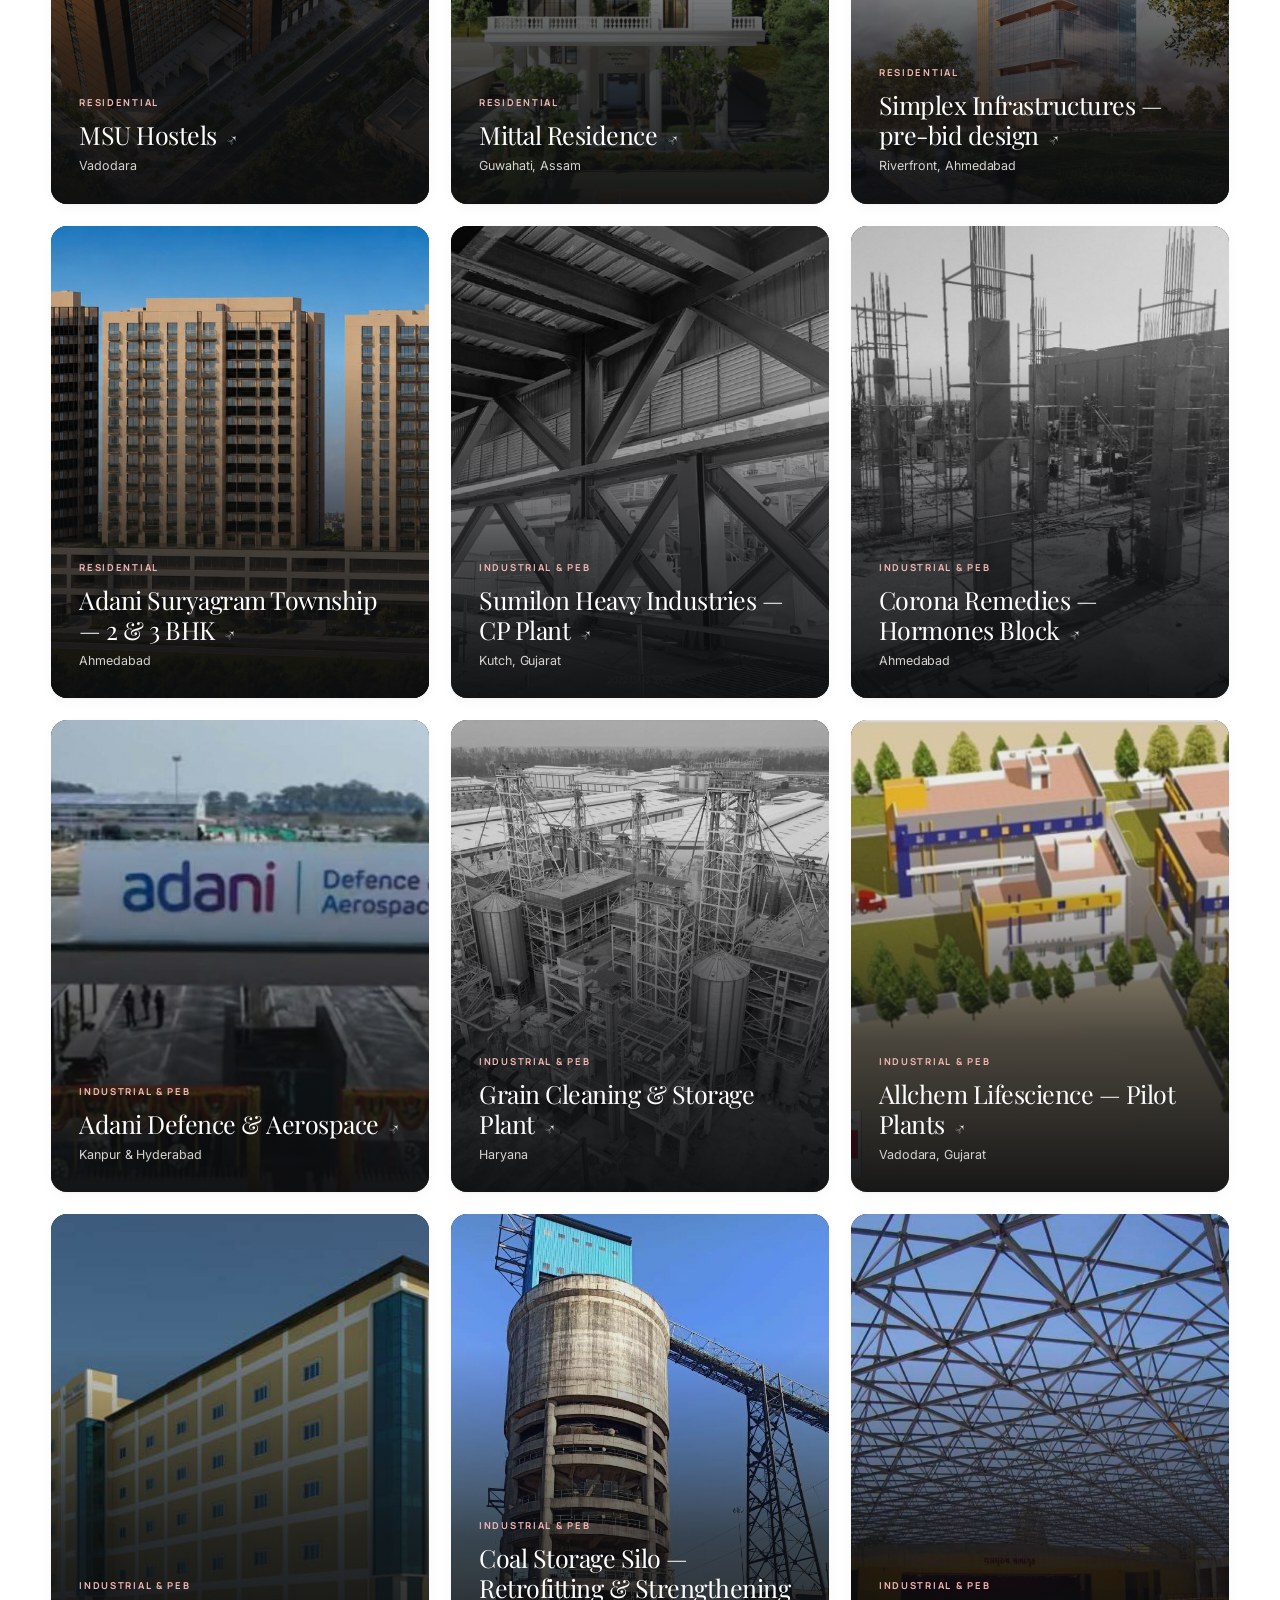
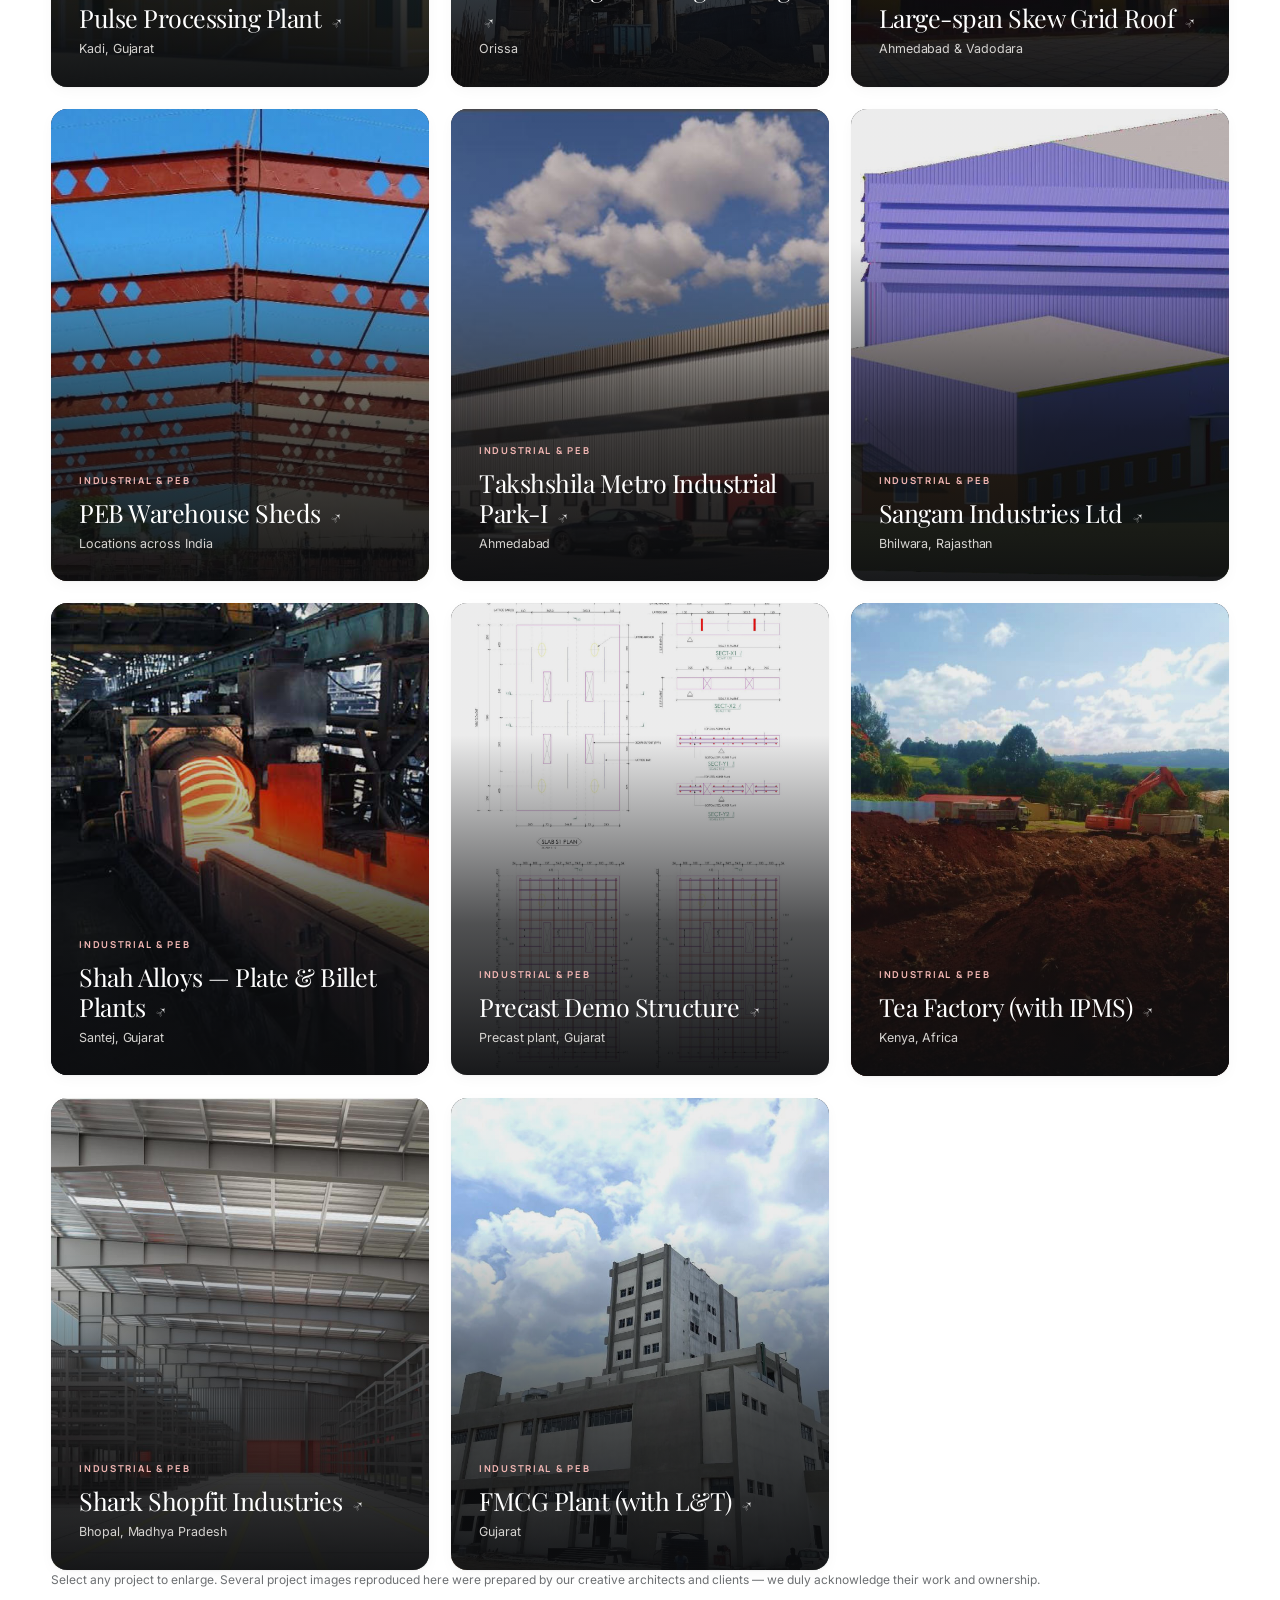
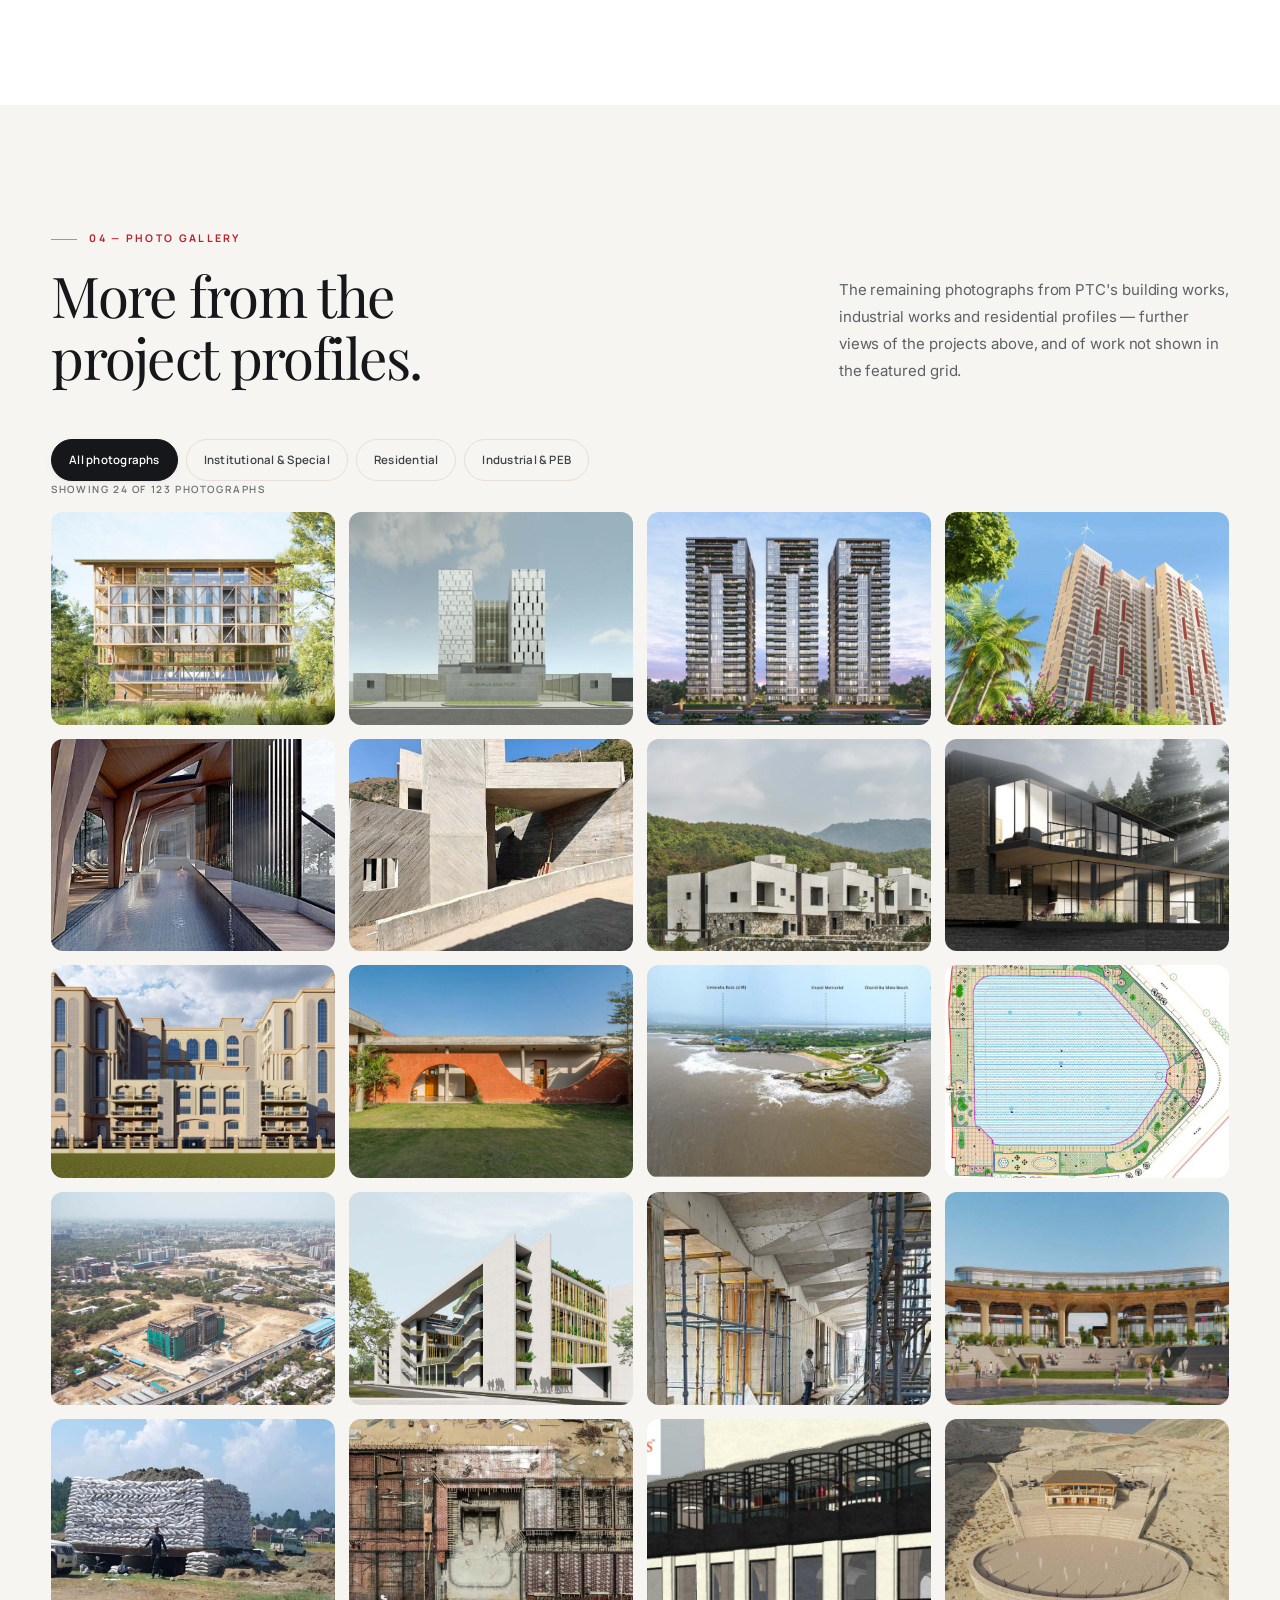
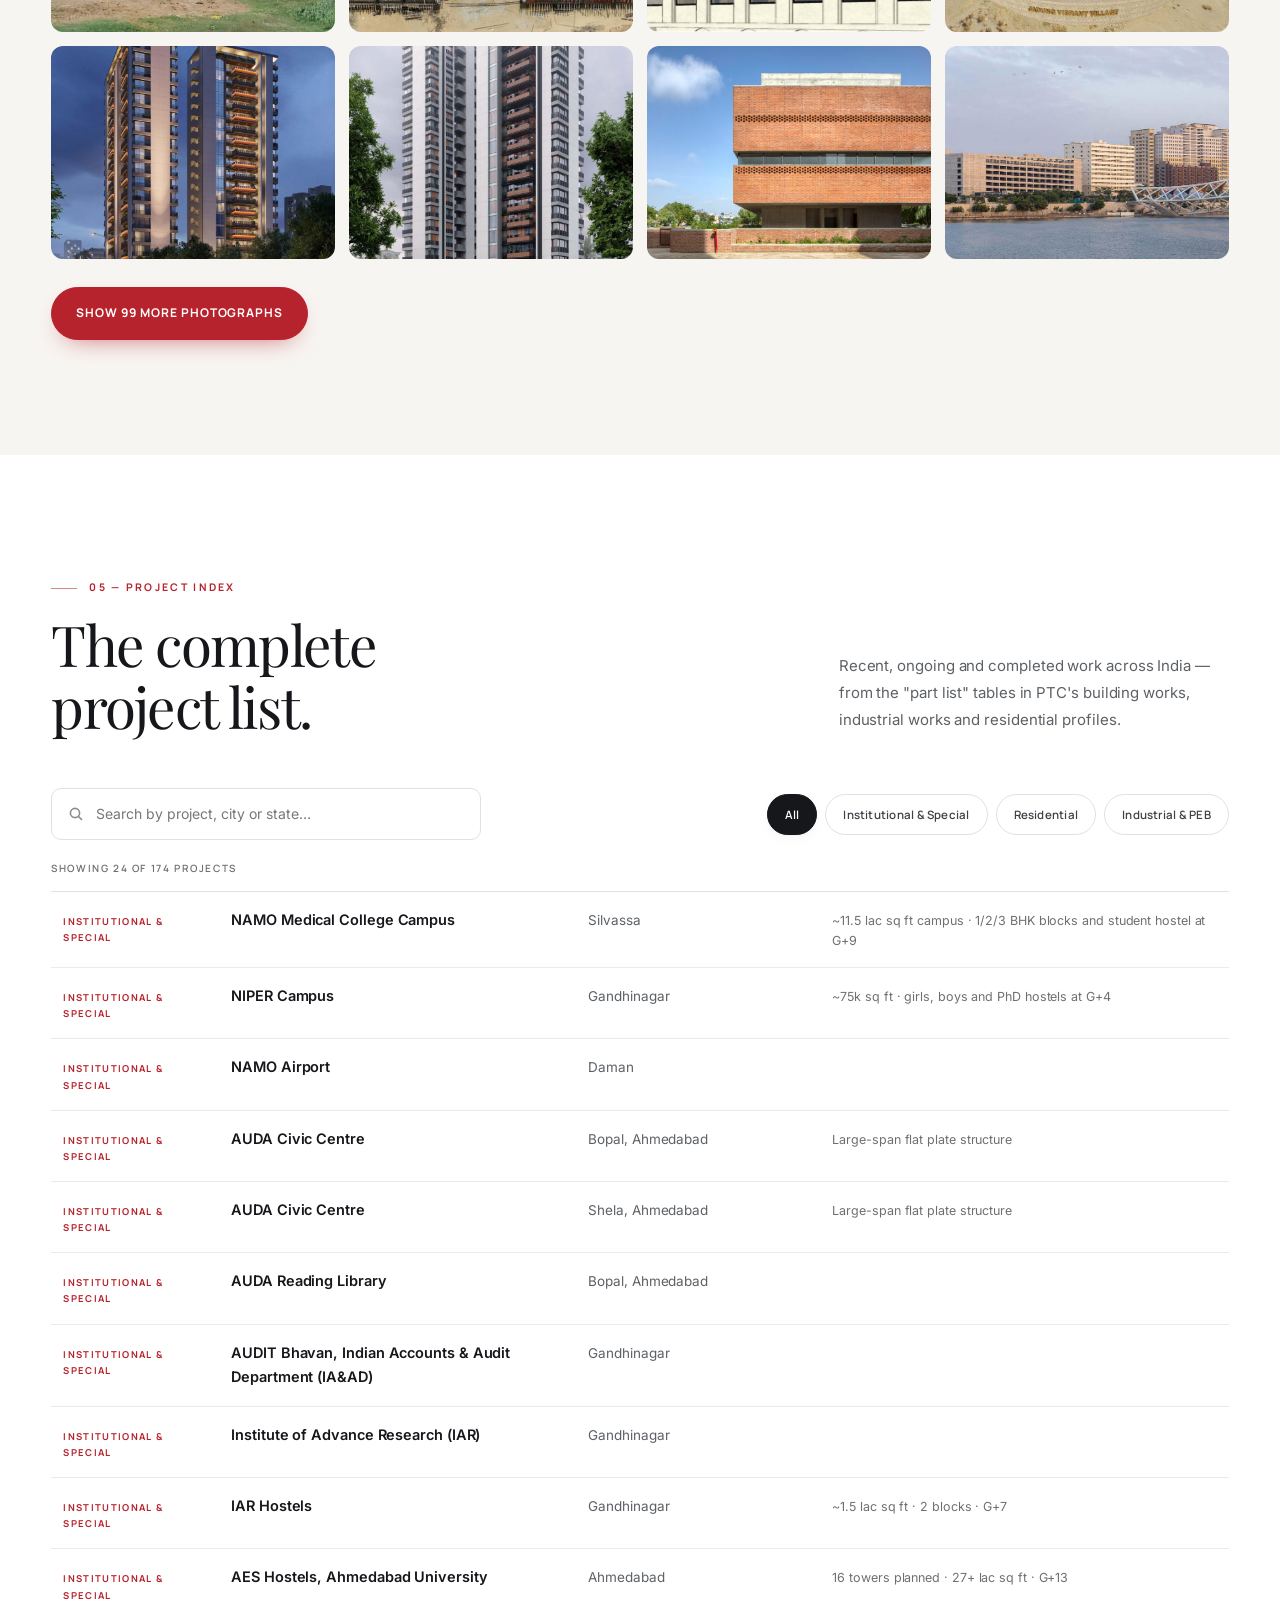
==== commit 3b875004: "Polish website UI and add motion Auto-hiding header, pointer-following hero glow, staged hero entran" ====
--- a/PTC_Premium_Architectural_Bold_Website/PTC_Premium_Website/index.html
+++ b/PTC_Premium_Architectural_Bold_Website/PTC_Premium_Website/index.html
@@ -20,7 +20,7 @@
 <link rel="preconnect" href="https://fonts.googleapis.com">
 <link rel="preconnect" href="https://fonts.gstatic.com" crossorigin>
 <link href="https://fonts.googleapis.com/css2?family=Inter:wght@400;500;600&family=Manrope:wght@500;600;700;800&family=Playfair+Display:ital,wght@0,400;0,500;1,400;1,500&display=swap" rel="stylesheet">
-`<link rel="stylesheet" href="styles.css">
+<link rel="stylesheet" href="styles.css">
 <script>document.documentElement.classList.add('js');</script>
 
 <!-- Open Graph / social -->
@@ -95,6 +95,7 @@
     <div class="slide active" style="background-image:url('assets/namo-medical-college-silvassa.jpg')"></div>
     <div class="slide" style="background-image:url('assets/harved-supremo-gandhinagar.jpg')"></div>
     <div class="slide" style="background-image:url('assets/sumilon-heavy-industries-kutch.jpg')"></div>
+    <span class="heroGlow" aria-hidden="true"></span>
     <div class="wrap heroInner">
       <div class="eyebrow heroKicker">Structural design consultancy · Ahmedabad, Gujarat</div>
       <h1 class="serif">Engineering<br><em>possibilities.</em><br>Building trust.</h1>
--- a/PTC_Premium_Architectural_Bold_Website/PTC_Premium_Website/styles.css
+++ b/PTC_Premium_Architectural_Bold_Website/PTC_Premium_Website/styles.css
@@ -1131,3 +1131,88 @@
   .gTile{aspect-ratio:auto;height:180px}
   a[href^="http"]:after{content:""}
 }
+
+/* ============================================================
+   UI / UX polish — motion & micro-interactions
+   (all of this is switched off under prefers-reduced-motion)
+   ============================================================ */
+
+/* anchor links clear the fixed header */
+html{scroll-padding-top:calc(var(--header-h) + 10px)}
+
+/* header retracts on scroll-down and returns on scroll-up */
+.top{
+  transition:background .4s var(--ease),border-color .4s var(--ease),
+             box-shadow .4s var(--ease),color .4s var(--ease),
+             transform .45s var(--ease);
+}
+.top.hide{transform:translateY(-104%)}
+
+/* hero — pointer-following glow */
+.heroGlow{
+  position:absolute;inset:0;z-index:1;pointer-events:none;
+  opacity:0;transition:opacity .5s var(--ease);
+  background:radial-gradient(460px circle at var(--mx,50%) var(--my,38%),
+             #ffffff30,transparent 60%);
+}
+.hero:hover .heroGlow{opacity:1}
+.heroAside,.heroBottom{z-index:2}
+
+/* hero — staged entrance */
+@keyframes heroUp{from{opacity:0;transform:translateY(26px)}to{opacity:1;transform:none}}
+.hero .heroKicker{animation:heroUp .8s var(--ease) .12s both}
+.hero h1{animation:heroUp .95s var(--ease) .24s both}
+.hero .heroLead{animation:heroUp .95s var(--ease) .4s both}
+.hero .buttons{animation:heroUp .95s var(--ease) .54s both}
+.heroAside{animation:heroUp .9s var(--ease) .62s both}
+.heroBottom{animation:heroUp .9s var(--ease) .72s both}
+
+/* buttons — light sheen sweep on hover */
+.btn{position:relative;overflow:hidden;isolation:isolate}
+.btn:after{
+  content:'';position:absolute;top:-20%;bottom:-20%;left:-70%;width:45%;
+  transform:skewX(-18deg);pointer-events:none;opacity:0;
+  background:linear-gradient(90deg,transparent,#ffffff66,transparent);
+}
+.btn:hover:after{animation:sheen .85s var(--ease)}
+@keyframes sheen{0%{left:-70%;opacity:0}25%{opacity:1}100%{left:130%;opacity:0}}
+
+/* section eyebrow rule draws out when the section reveals */
+.sectionhead.reveal .eyebrow:before{width:8px;transition:width .8s var(--ease)}
+.sectionhead.reveal.visible .eyebrow:before{width:26px}
+
+/* project cards — richer image treatment */
+.project img{
+  filter:saturate(1);
+  transition:transform .8s var(--ease),filter .6s var(--ease);
+}
+.project:hover img,.project:focus-visible img{filter:saturate(1.1) contrast(1.03)}
+
+/* project index rows — gentle slide */
+.ixRow{
+  transition:background var(--fast),box-shadow var(--fast),transform var(--fast);
+}
+.ixRow:hover{transform:translateX(4px)}
+
+/* stat blocks — small lift */
+.number{transition:transform .4s var(--ease)}
+.number:hover{transform:translateY(-4px)}
+
+/* floating badge — slow breathing shadow */
+@keyframes floatPulse{
+  0%,100%{box-shadow:0 18px 40px -18px #15171a40}
+  50%{box-shadow:0 26px 54px -18px #15171a66}
+}
+.floating{animation:floatPulse 5s ease-in-out infinite}
+
+/* filter chips — tactile press */
+.filter:active{transform:scale(.96)}
+
+/* new motion respects reduced-motion preferences */
+@media(prefers-reduced-motion:reduce){
+  .top.hide{transform:none}
+  .heroGlow{display:none}
+  .number:hover,.ixRow:hover{transform:none}
+  .floating{animation:none}
+}
+
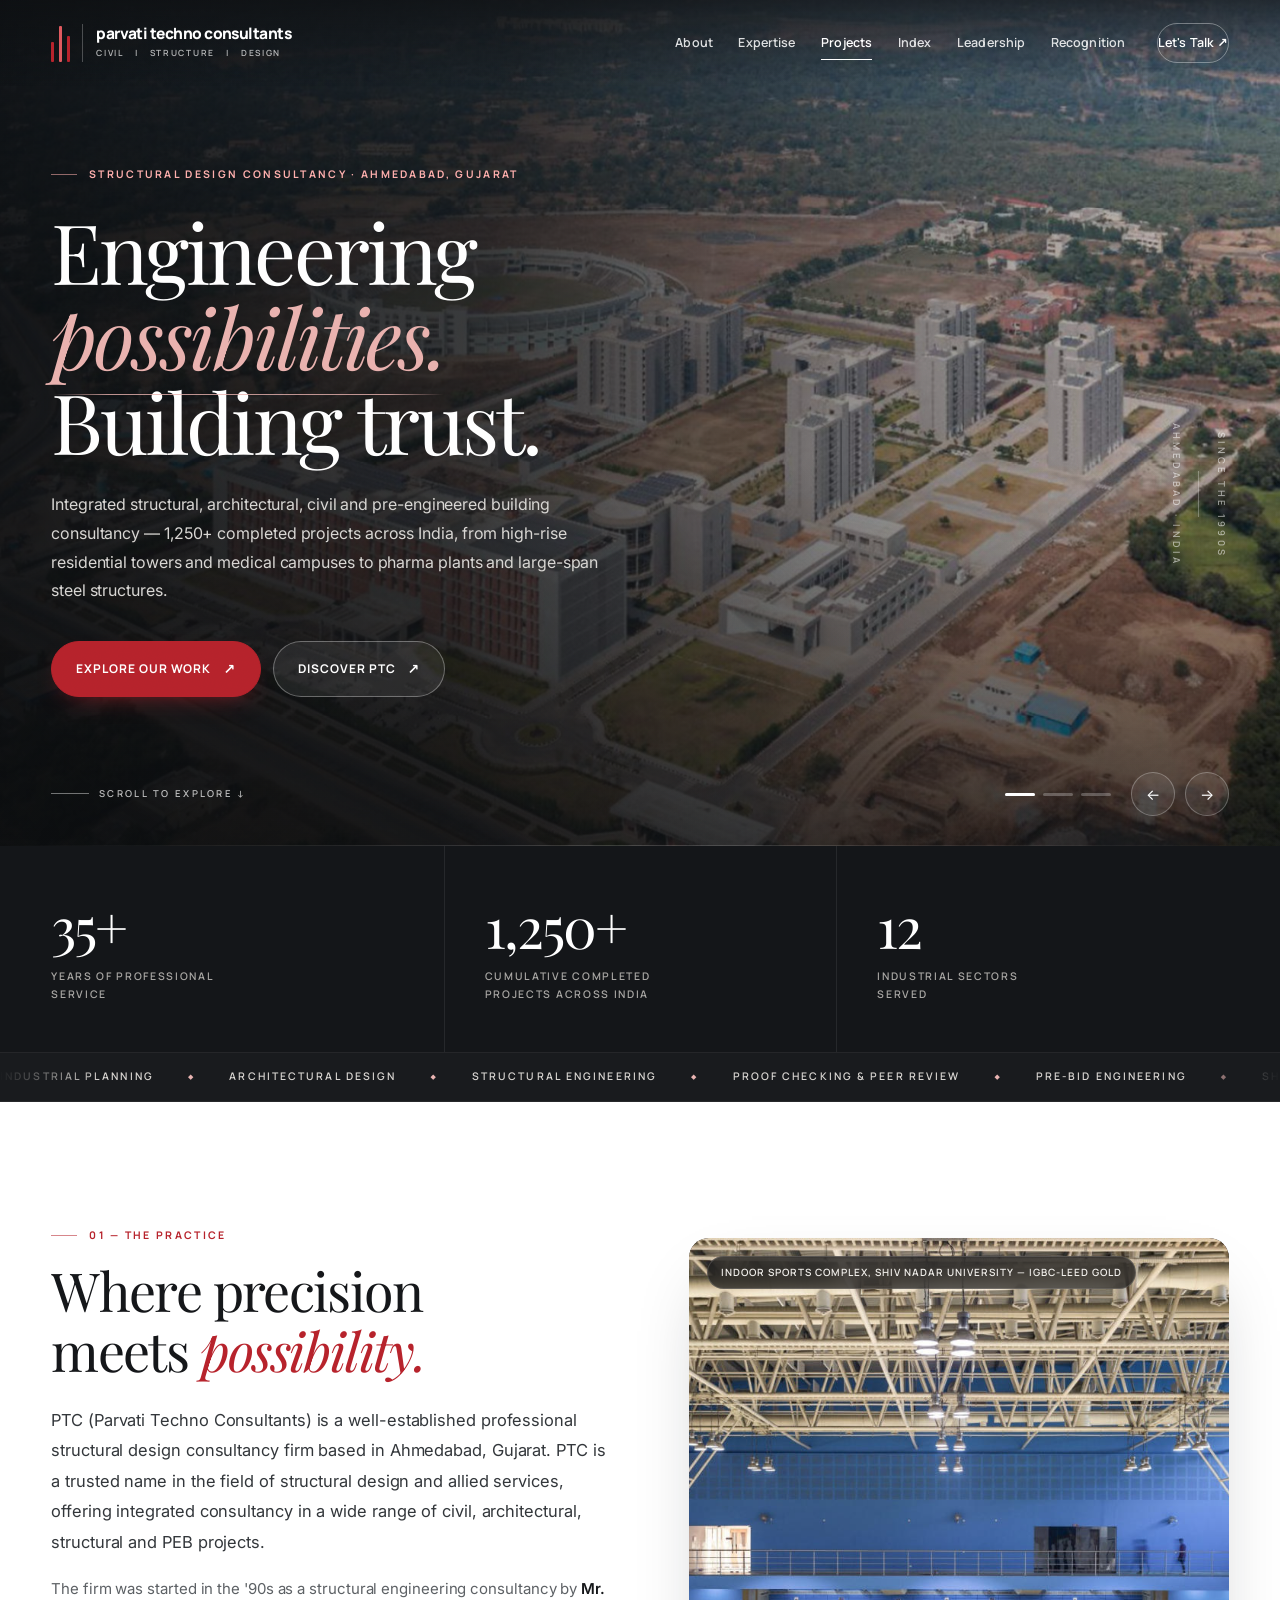
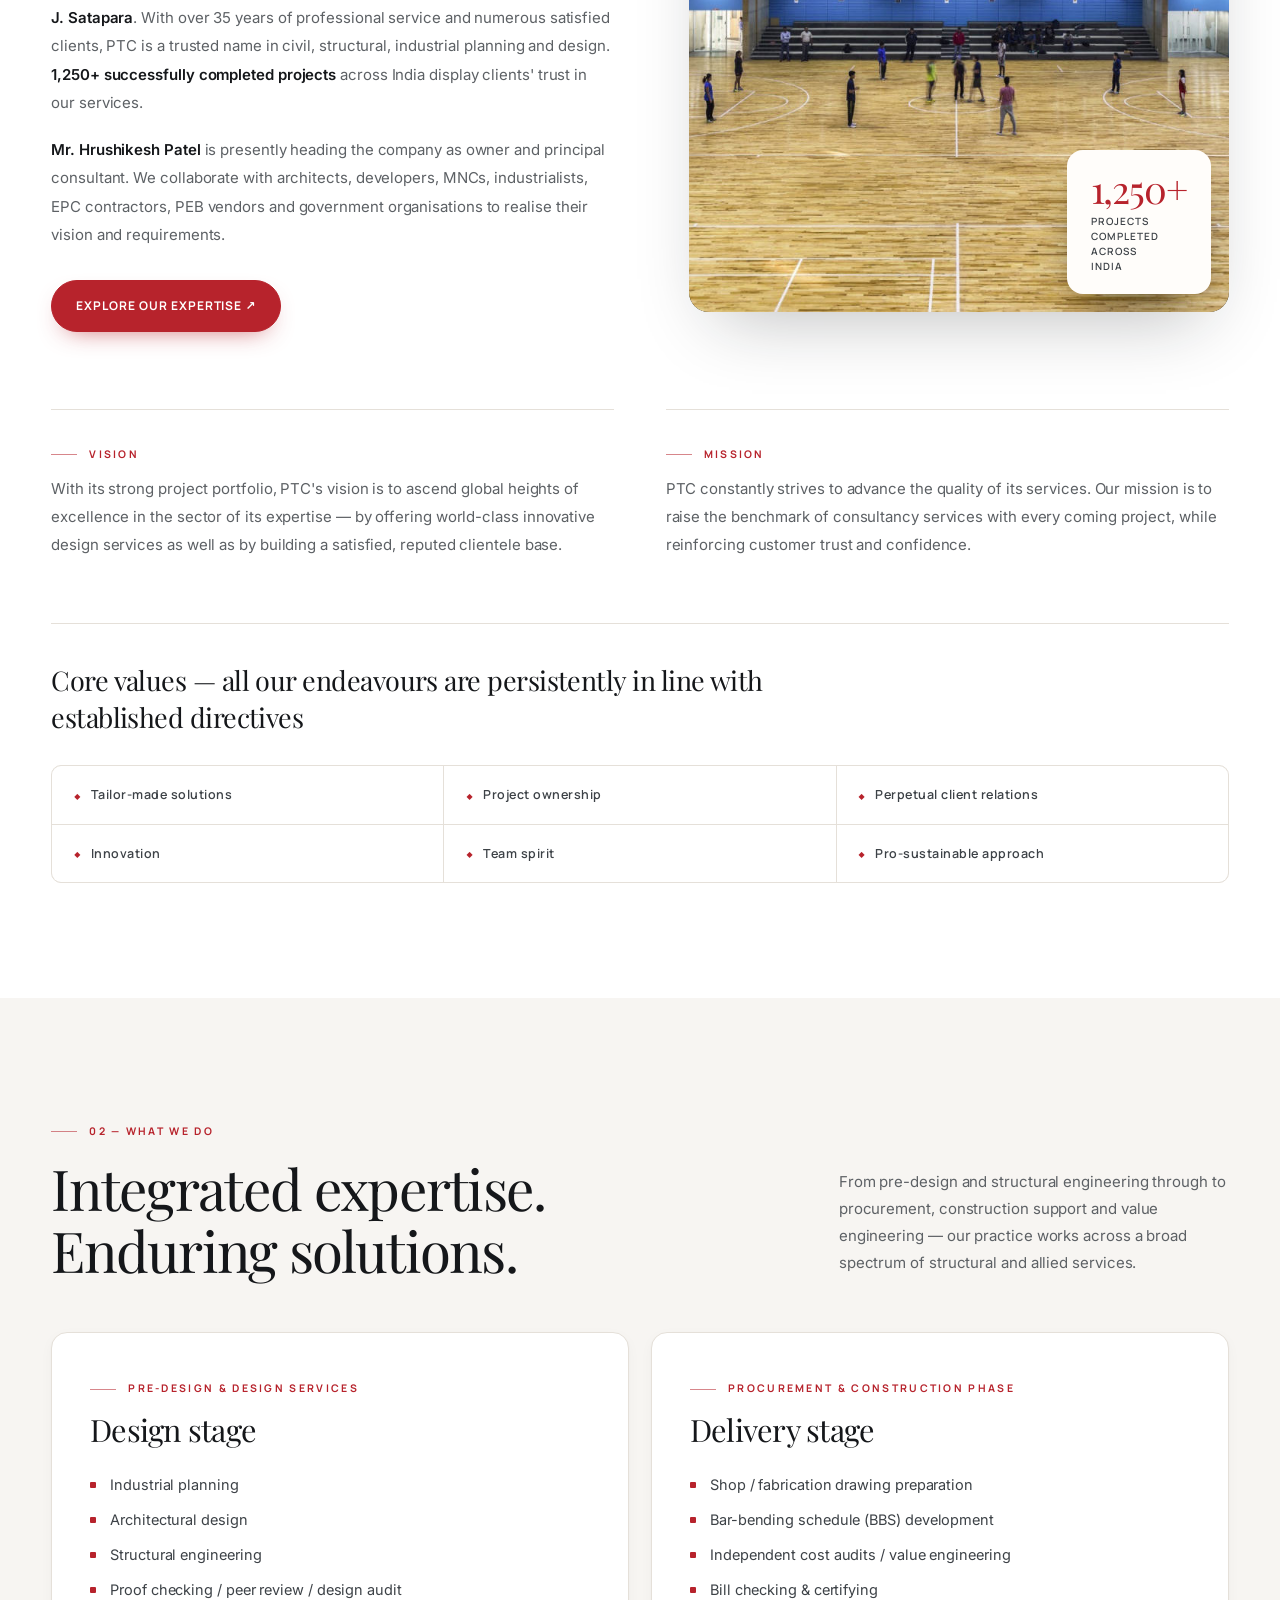
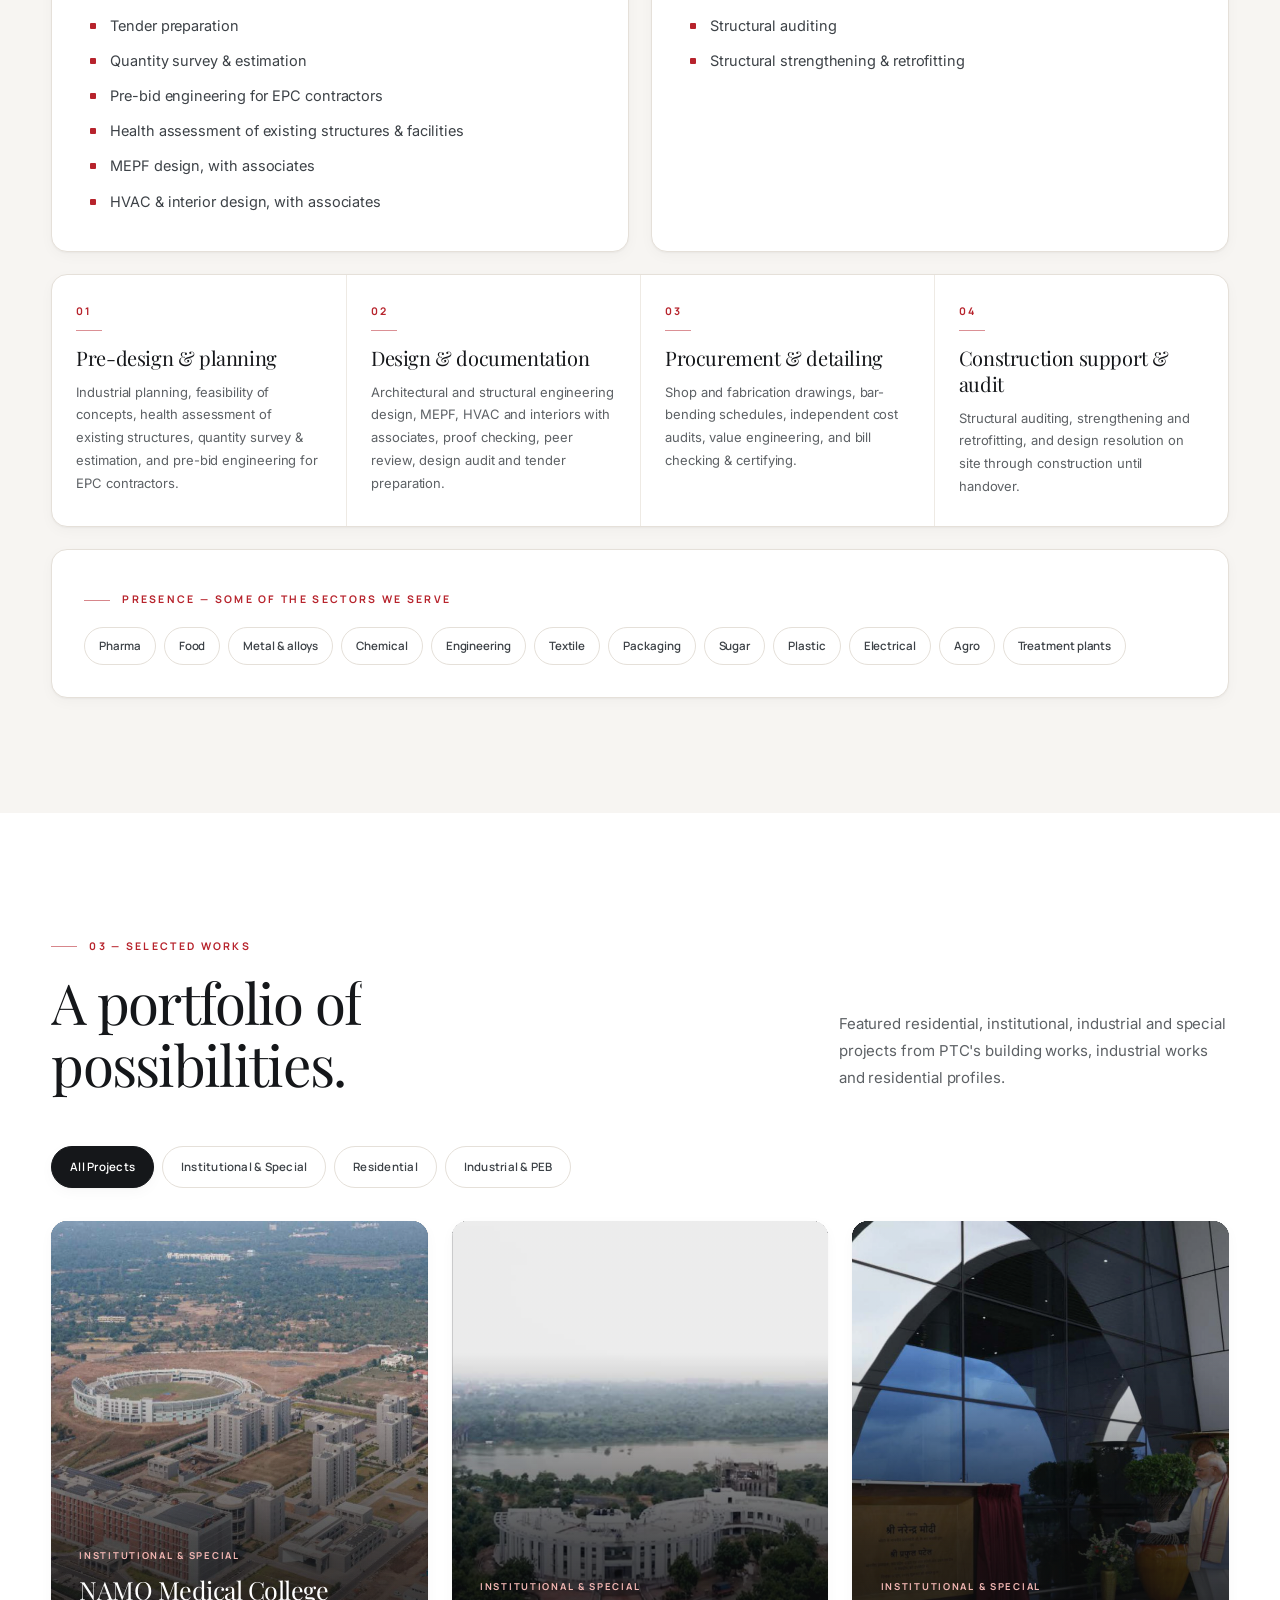
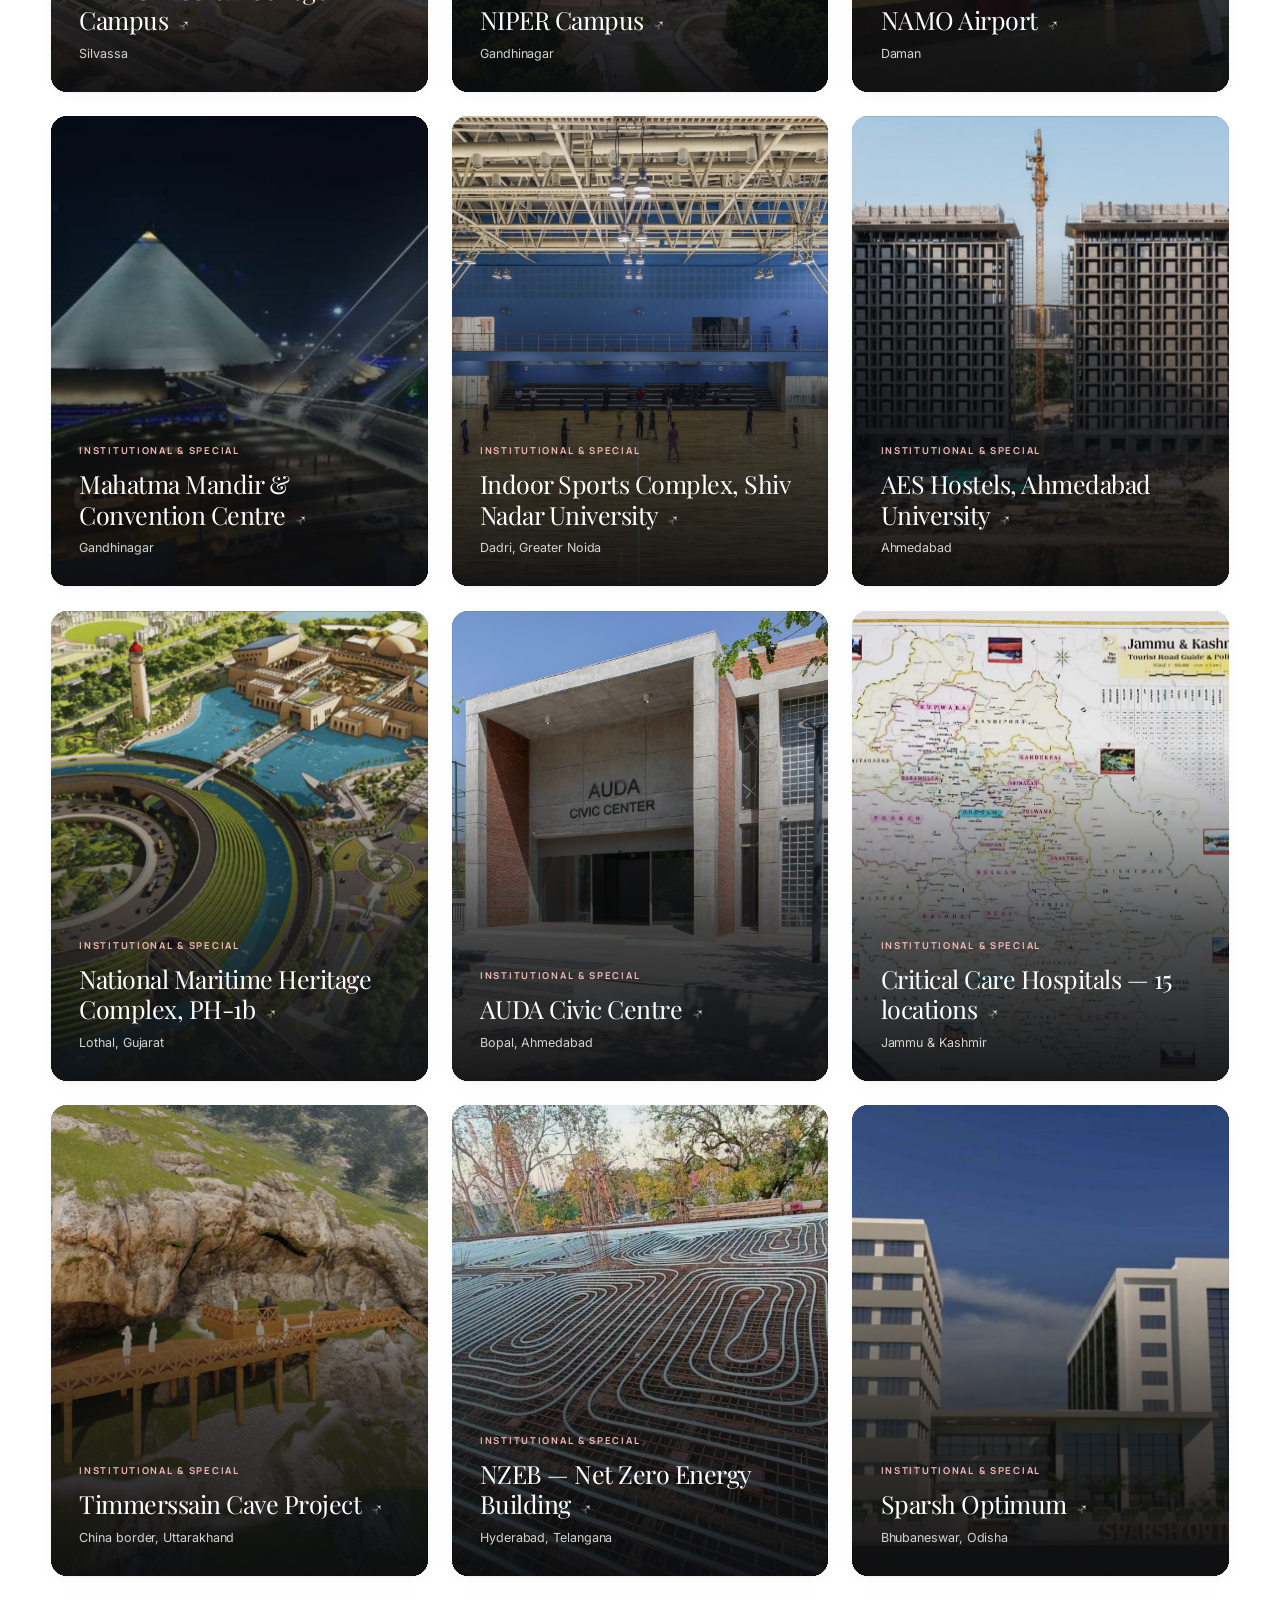
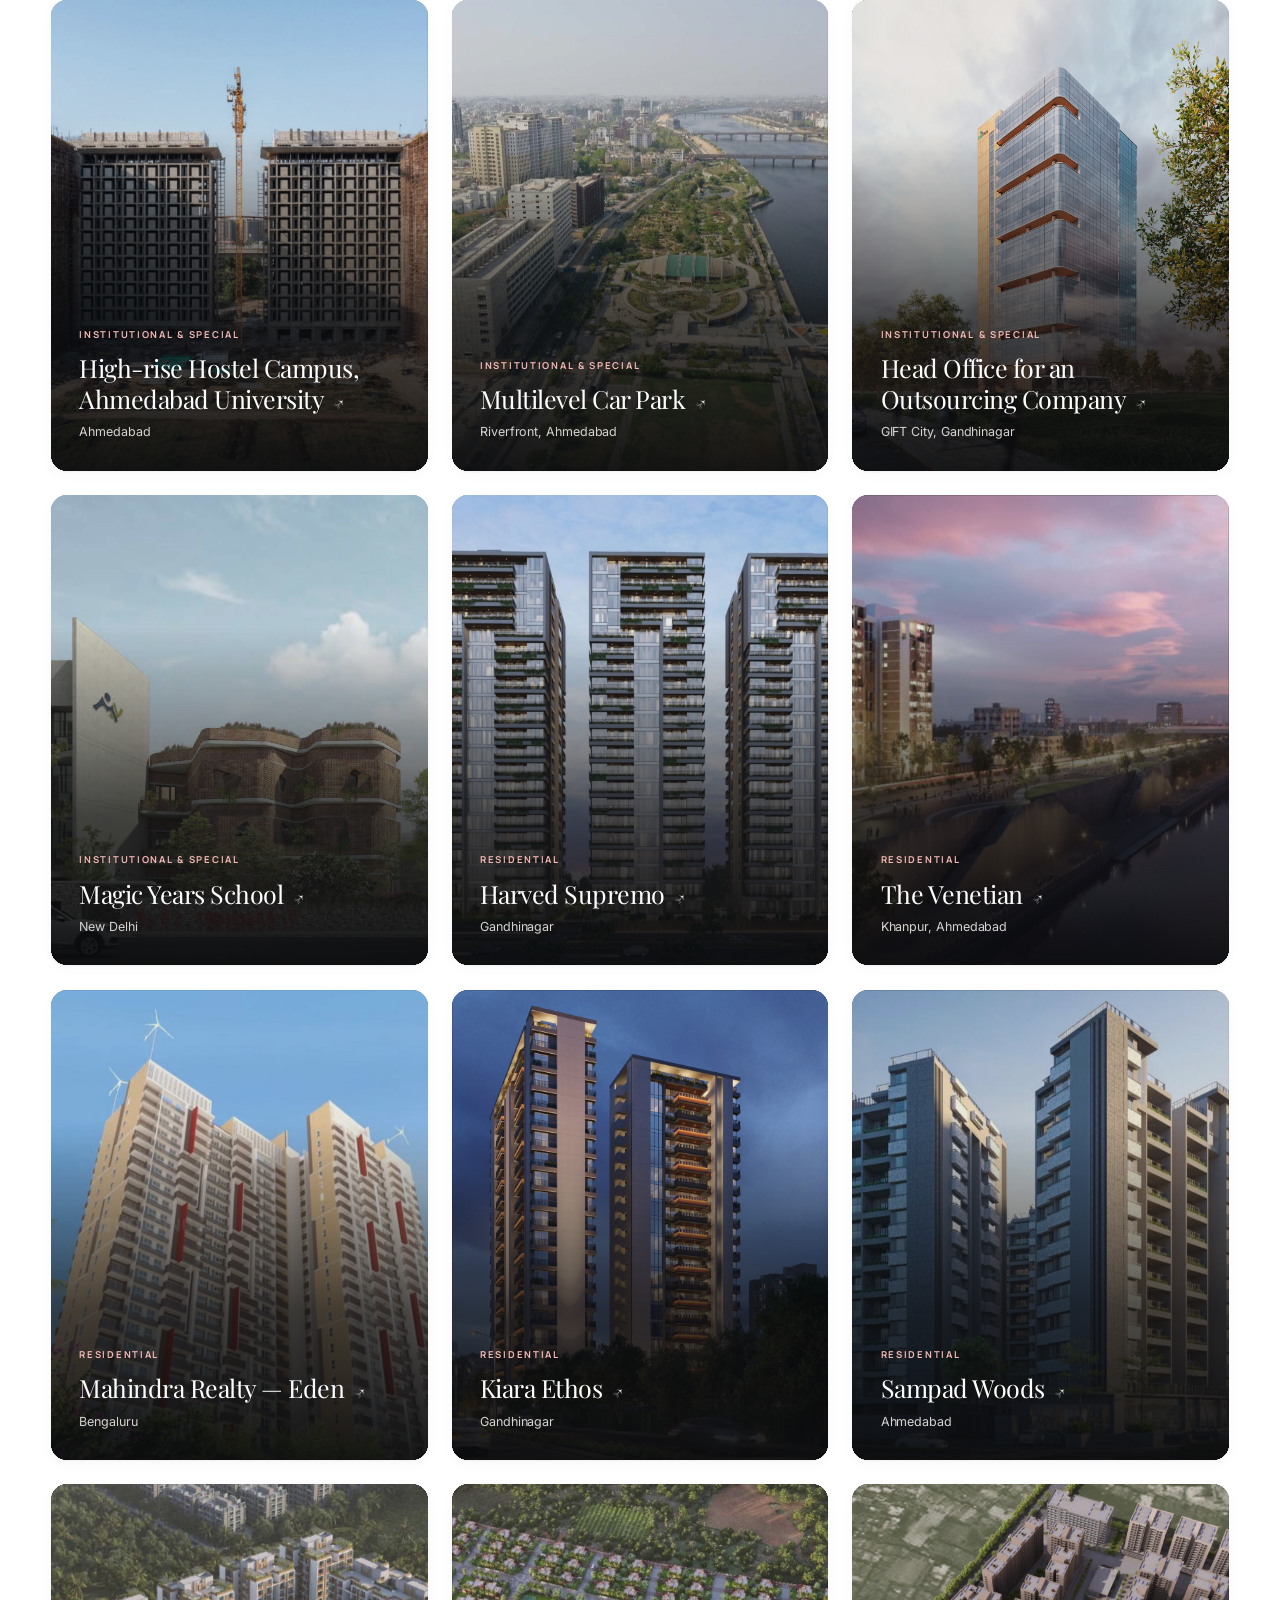
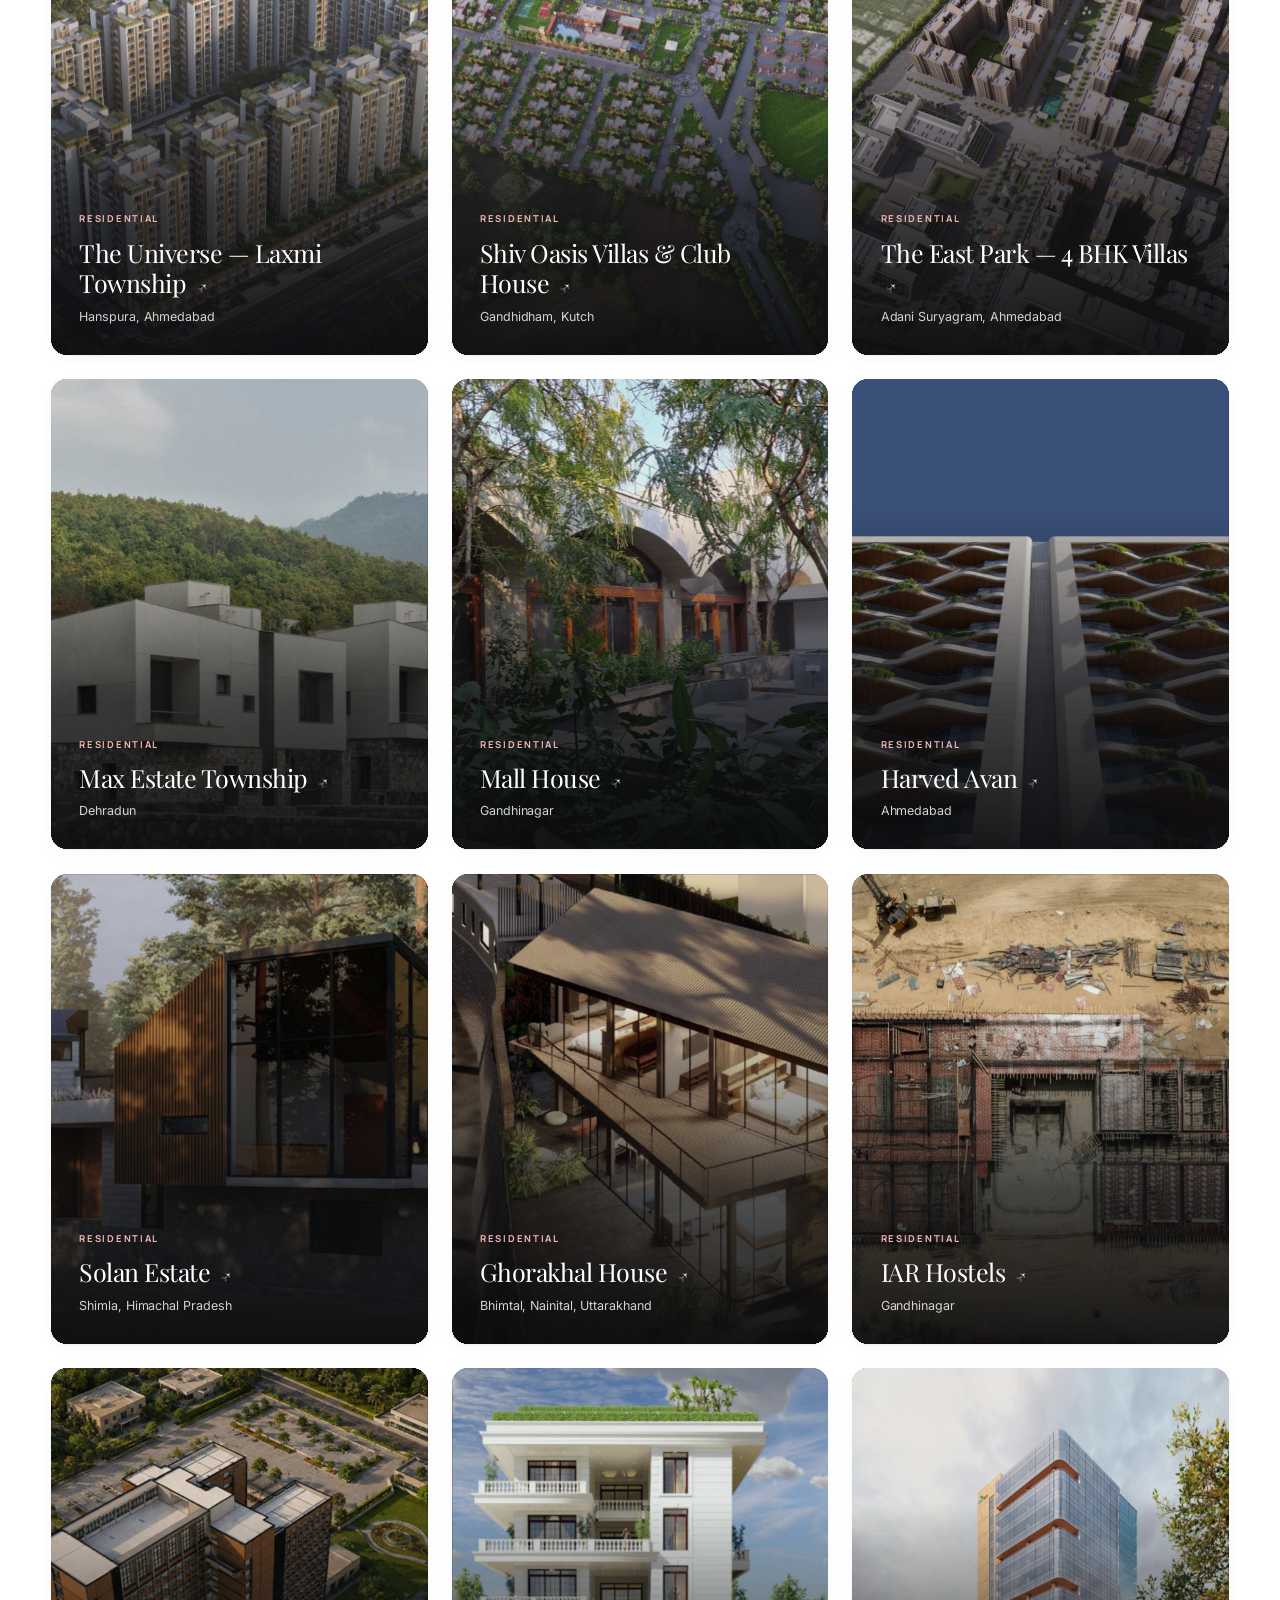
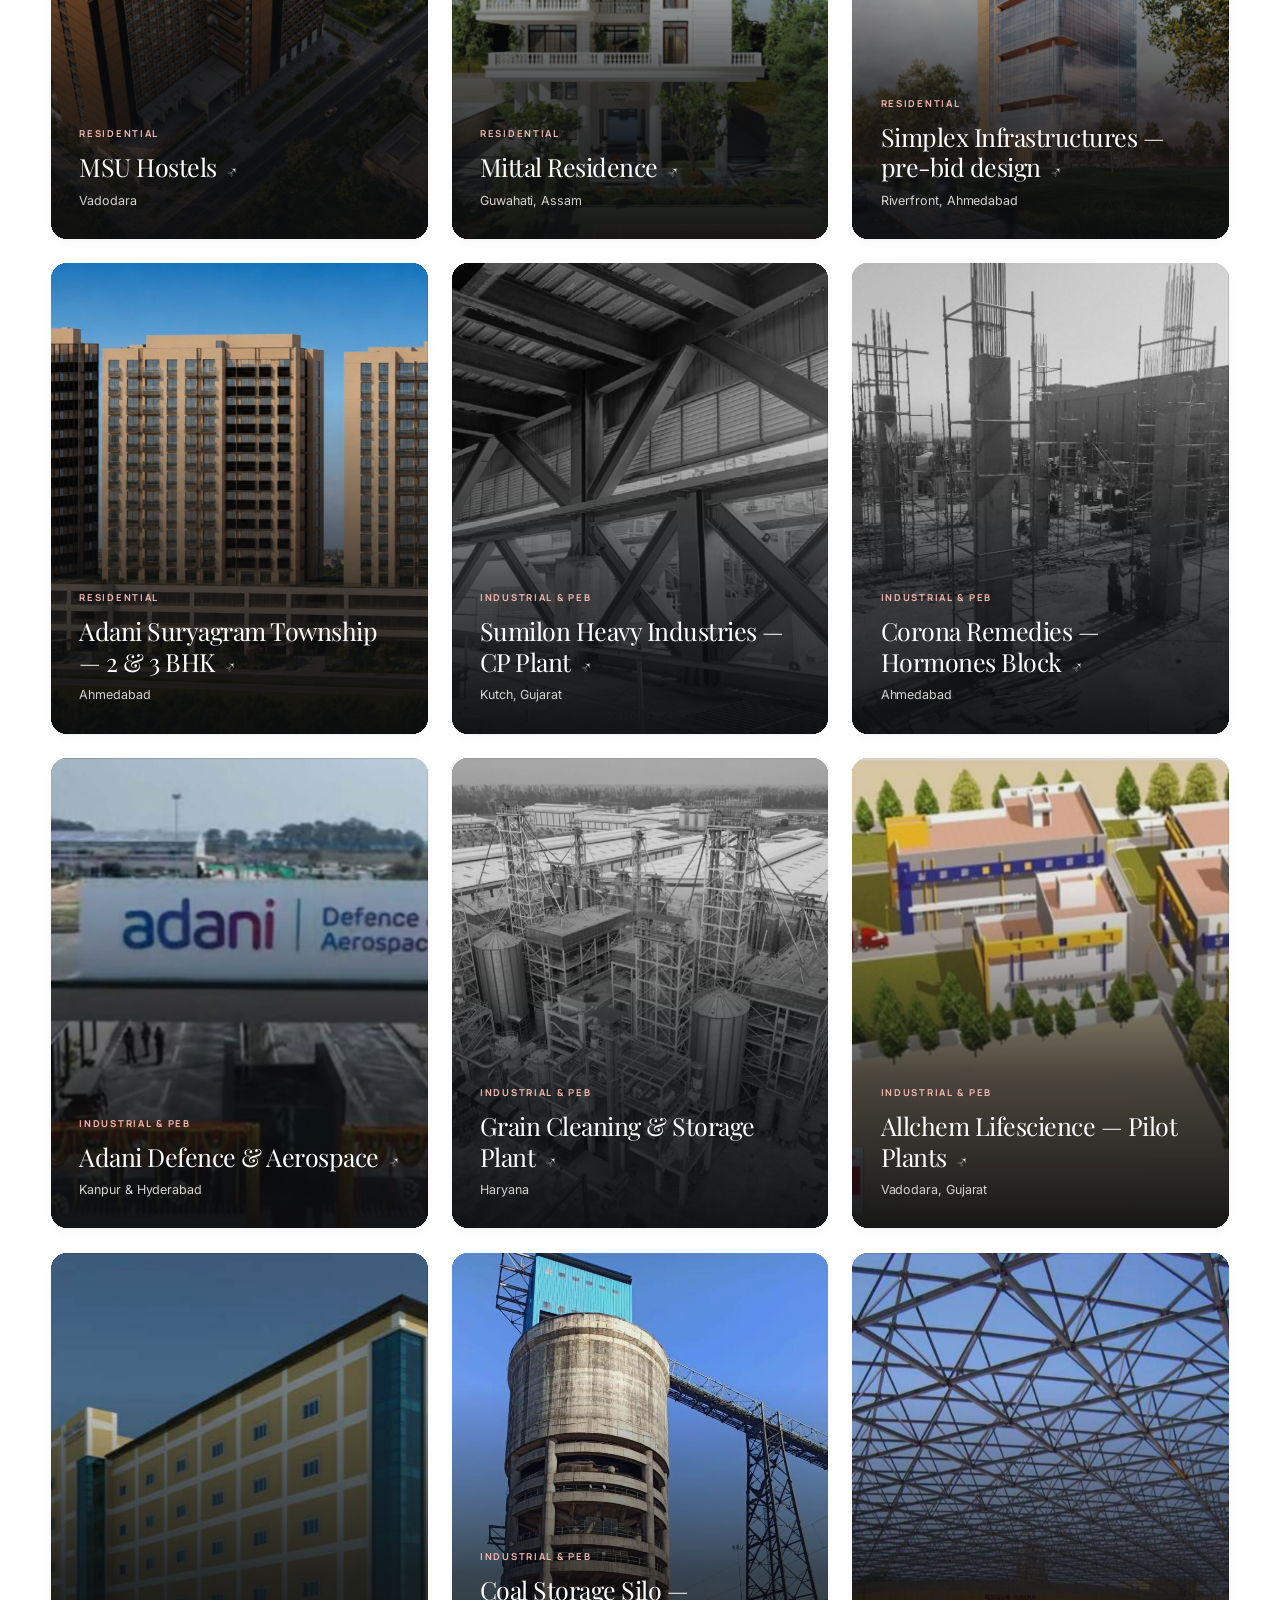
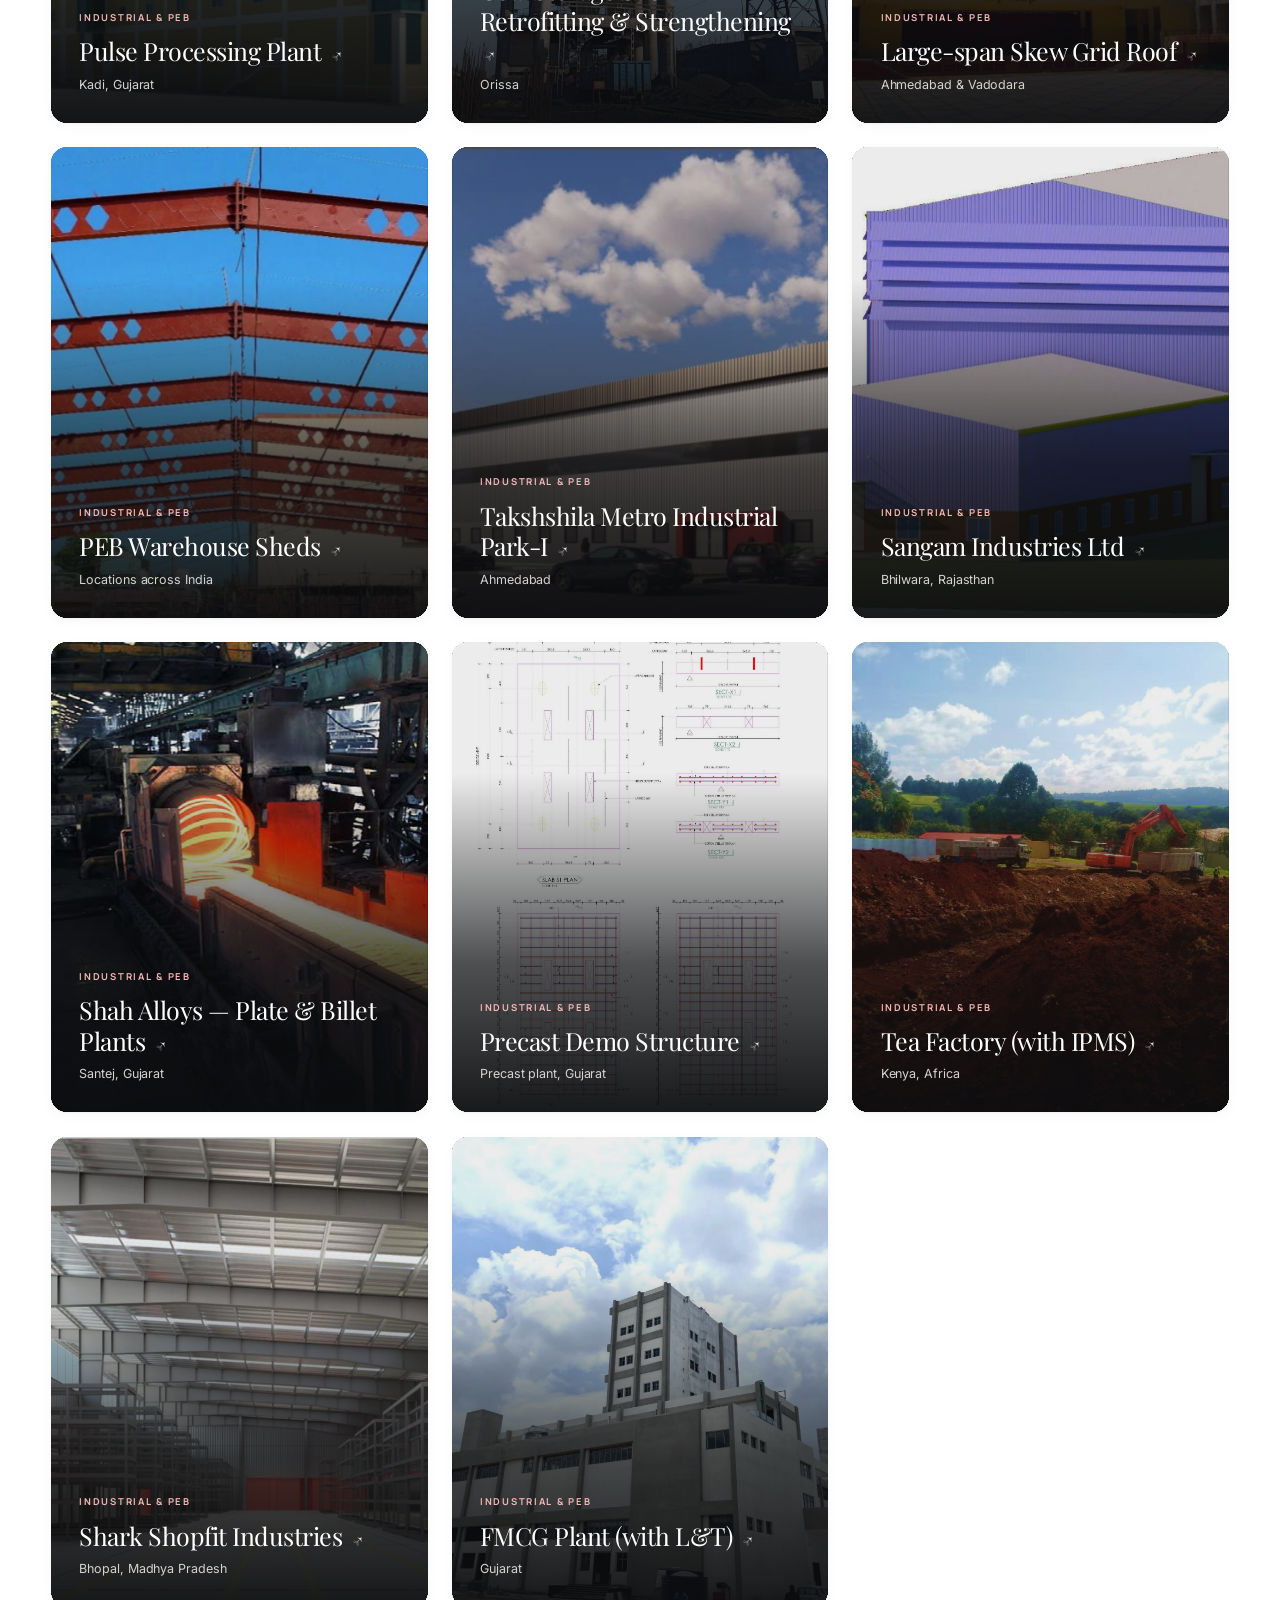
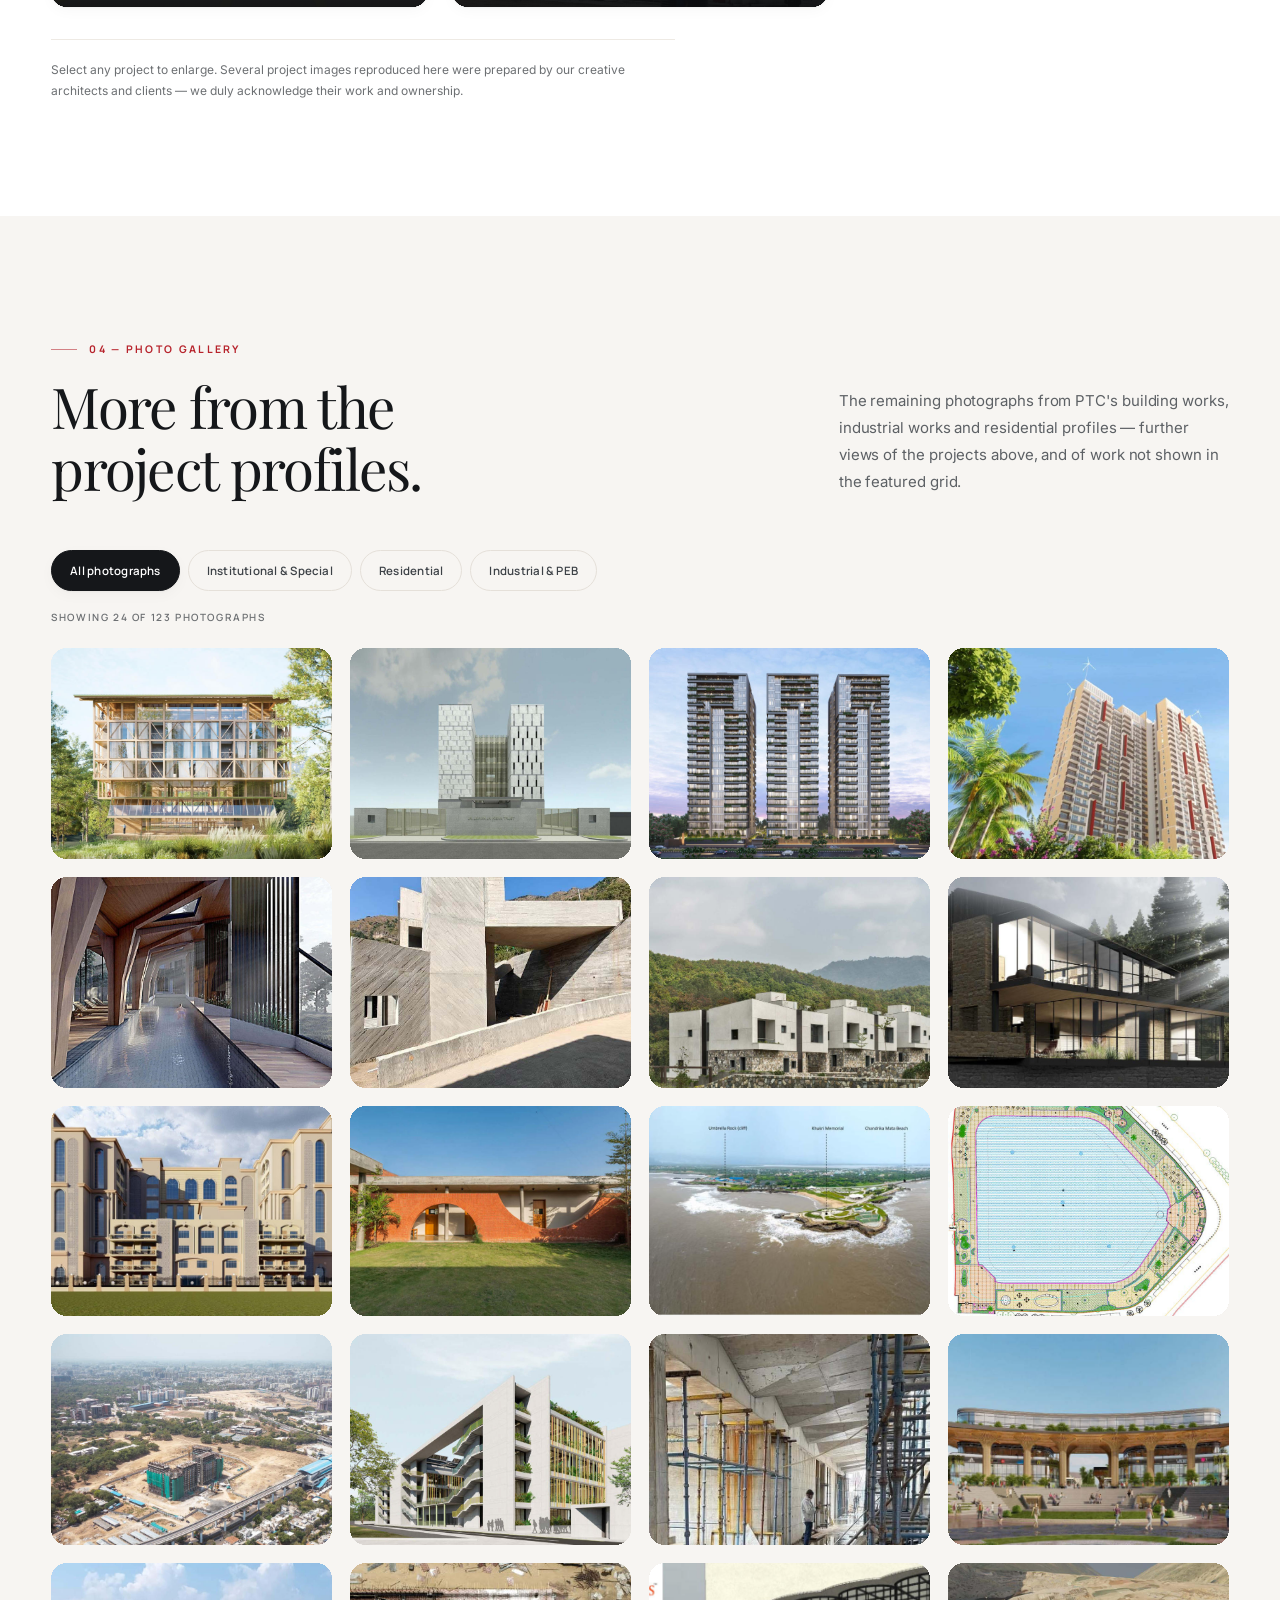
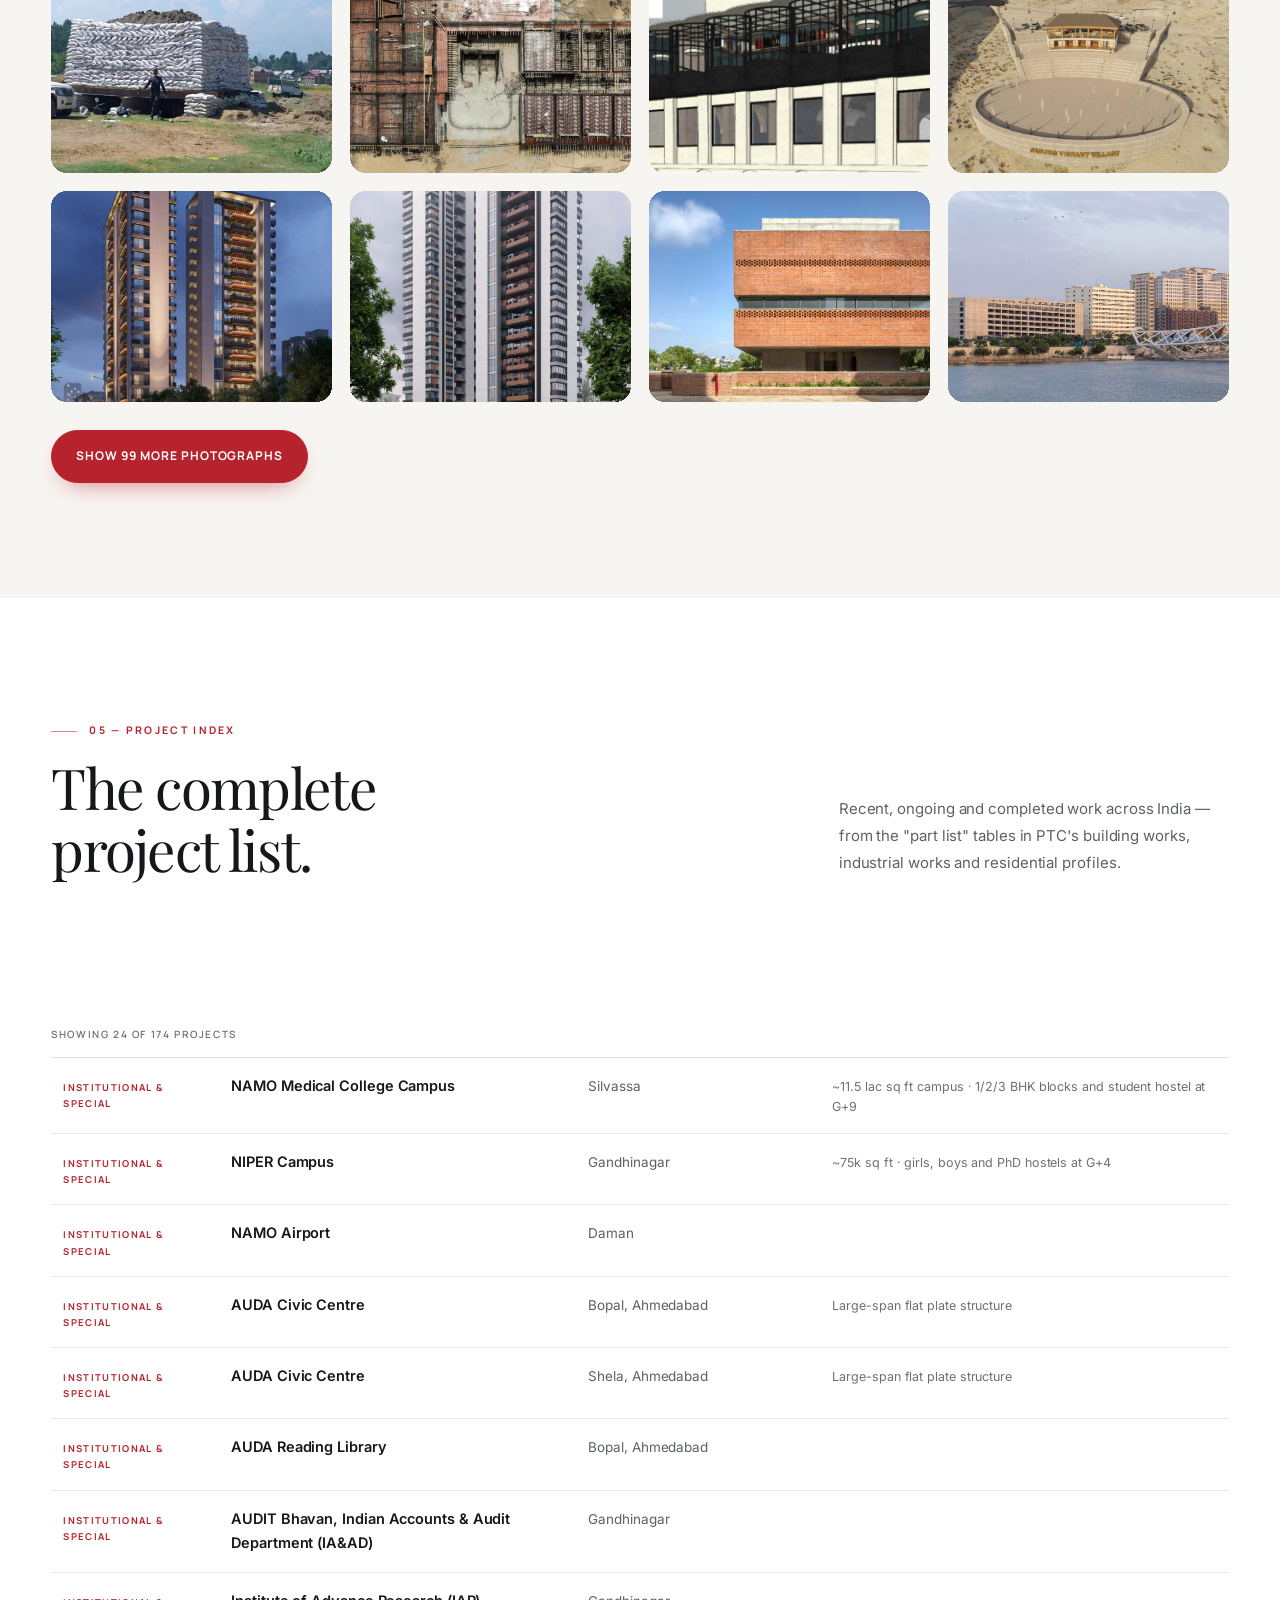
==== commit 6cecf0c3: "Enhance hero section with refined entrance choreography and depth effects for improved visual experi" ====
--- a/PTC_Premium_Architectural_Bold_Website/PTC_Premium_Website/index.html
+++ b/PTC_Premium_Architectural_Bold_Website/PTC_Premium_Website/index.html
@@ -22,6 +22,16 @@
 <link href="https://fonts.googleapis.com/css2?family=Inter:wght@400;500;600&family=Manrope:wght@500;600;700;800&family=Playfair+Display:ital,wght@0,400;0,500;1,400;1,500&display=swap" rel="stylesheet">
 <link rel="stylesheet" href="styles.css">
 <script>document.documentElement.classList.add('js');</script>
+<!-- Unpause the hero choreography as soon as the page is ready, with a
+     fail-safe so the headline can never stay hidden if a script fails. -->
+<script>
+  (function () {
+    var mark = function () { document.documentElement.classList.add('loaded'); };
+    if (document.readyState === 'complete') mark();
+    else window.addEventListener('load', mark);
+    setTimeout(mark, 2600);
+  })();
+</script>
 
 <!-- Open Graph / social -->
 <meta property="og:type" content="website">
@@ -62,6 +72,7 @@
 </head>
 <body>
 <a class="skip" href="#home">Skip to content</a>
+<div class="grain" aria-hidden="true"></div>
 <div class="loader" id="loader" aria-hidden="true">
   <div class="loaderMark">
     <span class="bars"><i></i><i></i><i></i></span>
@@ -92,9 +103,11 @@
 
 <main>
   <section id="home" class="hero" aria-roledescription="carousel" aria-label="Featured projects">
-    <div class="slide active" style="background-image:url('assets/namo-medical-college-silvassa.jpg')"></div>
-    <div class="slide" style="background-image:url('assets/harved-supremo-gandhinagar.jpg')"></div>
-    <div class="slide" style="background-image:url('assets/sumilon-heavy-industries-kutch.jpg')"></div>
+    <div class="heroSlides" aria-hidden="true">
+      <div class="slide active" style="background-image:url('assets/namo-medical-college-silvassa.jpg')"></div>
+      <div class="slide" style="background-image:url('assets/harved-supremo-gandhinagar.jpg')"></div>
+      <div class="slide" style="background-image:url('assets/sumilon-heavy-industries-kutch.jpg')"></div>
+    </div>
     <span class="heroGlow" aria-hidden="true"></span>
     <div class="wrap heroInner">
       <div class="eyebrow heroKicker">Structural design consultancy · Ahmedabad, Gujarat</div>
--- a/PTC_Premium_Architectural_Bold_Website/PTC_Premium_Website/styles.css
+++ b/PTC_Premium_Architectural_Bold_Website/PTC_Premium_Website/styles.css
@@ -546,22 +546,32 @@
 /* ============================================================
    Filter pills
    ============================================================ */
-.filters{display:flex;flex-wrap:wrap;gap:8px}
+.filters{
+  display:flex;flex-wrap:wrap;align-items:center;
+  gap:10px 8px;margin-bottom:clamp(24px,2.6vw,34px);
+}
 .filter{
-  padding:10px 17px;border:1px solid var(--line);border-radius:var(--pill);
+  display:inline-flex;align-items:center;min-height:40px;
+  padding:10px 18px;border:1px solid var(--line);border-radius:var(--pill);
   font-family:var(--ui);font-size:11.5px;font-weight:600;letter-spacing:.02em;
   color:var(--ink-3);background:transparent;
   transition:background var(--fast),border-color var(--fast),color var(--fast);
 }
 .filter:hover{border-color:#c8c2b9;color:var(--ink)}
 .filter.active{background:var(--ink);border-color:var(--ink);color:#fff;box-shadow:var(--shadow-xs)}
+.filter:focus-visible{outline-offset:2px}
 
 /* ============================================================
    Featured projects
    ============================================================ */
 .projects{
-  display:grid;grid-template-columns:repeat(3,1fr);gap:22px;
+  display:grid;grid-template-columns:repeat(3,1fr);gap:clamp(16px,1.9vw,26px);
   transition:opacity .24s var(--ease),transform .24s var(--ease);
+  place-items:stretch;
+}
+#projects .note{
+  max-width:78ch;margin-top:clamp(24px,2.6vw,32px);padding-top:20px;
+  border-top:1px solid var(--line-soft);
 }
 .projects.swapping{opacity:0;transform:translateY(10px)}
 .project{
@@ -584,17 +594,17 @@
   transition:opacity var(--slow);
 }
 .project:hover:after{opacity:.94}
-.project .detail{padding:clamp(20px,2.2vw,28px);width:100%}
+.project .detail{padding:clamp(22px,2.2vw,30px);width:100%}
 .project small{
   display:block;font-family:var(--ui);font-size:9.5px;font-weight:700;
   letter-spacing:.18em;text-transform:uppercase;color:#f3b7b4;
 }
 .project h3{
   font-family:var(--serif);font-weight:400;font-size:clamp(21px,2vw,25px);
-  line-height:1.2;letter-spacing:-.02em;margin:9px 0 6px;
+  line-height:1.22;letter-spacing:-.02em;margin:10px 0 8px;
 }
 .project p{
-  margin:0;font-size:12.5px;line-height:1.55;color:#d5d3d0;
+  margin:0;font-size:12.5px;line-height:1.6;color:#d5d3d0;
 }
 .project .arrow{
   display:inline-block;margin-left:4px;font-size:16px;
@@ -617,14 +627,17 @@
 /* ============================================================
    Gallery
    ============================================================ */
+#gallery .filters{margin-bottom:clamp(16px,1.4vw,18px)}
+#gallery .indexCount{margin:0 0 clamp(16px,1.8vw,22px)}
 .galleryGrid{
-  display:grid;grid-template-columns:repeat(4,1fr);gap:14px;
+  display:grid;grid-template-columns:repeat(4,1fr);gap:clamp(12px,1.4vw,18px);
   transition:opacity .24s var(--ease),transform .24s var(--ease);
+  place-items:stretch;
 }
 .galleryGrid.swapping{opacity:0;transform:translateY(8px)}
 .gTile{
   position:relative;margin:0;overflow:hidden;aspect-ratio:4/3;
-  border-radius:12px;background:#e9e4de;cursor:pointer;
+  border-radius:var(--r-md);background:#e9e4de;cursor:pointer;
   transition:box-shadow var(--slow);
 }
 .gTile:hover,.gTile:focus-visible{box-shadow:var(--shadow-sm)}
@@ -638,11 +651,18 @@
 .gTile:hover:after,.gTile:focus-visible:after{opacity:1}
 .gTile figcaption{
   position:absolute;left:0;right:0;bottom:0;z-index:2;
-  padding:14px;font-size:11px;line-height:1.5;color:#fff;
+  padding:16px;font-family:var(--ui);font-size:11px;font-weight:600;
+  line-height:1.45;letter-spacing:.01em;color:#fff;
   opacity:0;transform:translateY(8px);
   transition:opacity var(--fast),transform var(--fast);
 }
 .gTile:hover figcaption,.gTile:focus-visible figcaption{opacity:1;transform:none}
+
+/* touch screens have no hover — keep the caption and category visible */
+@media(hover:none){
+  .gTile:after{opacity:.72}
+  .gTile figcaption,.gTile .gTag{opacity:1;transform:none}
+}
 .gTag{
   position:absolute;top:10px;left:10px;z-index:2;
   padding:5px 9px;border-radius:var(--pill);
@@ -1051,7 +1071,9 @@
   .groups{grid-template-columns:1fr}
   .projects{grid-template-columns:1fr 1fr;gap:14px}
   .project{aspect-ratio:3/4}
-  .galleryGrid{grid-template-columns:repeat(2,1fr);gap:10px}
+  .galleryGrid{grid-template-columns:repeat(2,1fr);gap:12px}
+  #projects .note{padding-top:16px}
+  .filter{min-height:38px;padding:9px 15px;font-size:11px}
   .values ul{grid-template-columns:1fr 1fr}
   .ixRow{grid-template-columns:1fr;gap:4px;padding:16px 6px}
   .ixTag{margin-bottom:2px}
@@ -1078,7 +1100,9 @@
 
   .projects{grid-template-columns:1fr}
   .project{aspect-ratio:4/4.4}
-  .galleryGrid{grid-template-columns:1fr 1fr}
+  .galleryGrid{grid-template-columns:1fr 1fr;gap:10px}
+  .gTile figcaption{padding:12px;font-size:10.5px}
+  .filters{gap:8px}
   .values ul{grid-template-columns:1fr}
   .stages{grid-template-columns:1fr}
   .stages article{border-left:0;border-top:1px solid var(--line-soft)}
@@ -1208,8 +1232,136 @@
 /* filter chips — tactile press */
 .filter:active{transform:scale(.96)}
 
+/* ============================================================
+   Finish — depth, texture & refined motion
+   ============================================================ */
+
+/* hero entrance waits for the loader, so the choreography is seen */
+html.js:not(.loaded) .hero .heroKicker,
+html.js:not(.loaded) .hero h1,
+html.js:not(.loaded) .hero .heroLead,
+html.js:not(.loaded) .hero .buttons,
+html.js:not(.loaded) .heroAside,
+html.js:not(.loaded) .heroBottom{animation-play-state:paused}
+
+/* hero artwork drifts slower than the page */
+.heroSlides{
+  position:absolute;inset:0;z-index:-3;
+  transform:translate3d(0,calc(var(--hp,0px) * .14),0);
+  will-change:transform;
+}
+.hero .slide{z-index:0}
+.heroInner{
+  transform:translate3d(0,calc(var(--hp,0px) * .06),0);
+  will-change:transform;
+}
+
+/* a hairline of accent under the italic line */
+.hero h1 em{position:relative}
+.hero h1 em:after{
+  content:'';position:absolute;left:.02em;right:.02em;bottom:-.04em;height:1px;
+  background:linear-gradient(90deg,#eab3b000,#eab3b0cc 14%,#eab3b0cc 86%,#eab3b000);
+  transform:scaleX(0);transform-origin:0 50%;
+}
+html.loaded .hero h1 em:after{animation:drawLine 1.5s var(--ease) 1.05s both}
+@keyframes drawLine{to{transform:scaleX(1)}}
+
+/* section headings rise out of a mask */
+.sectionhead.reveal h2,
+.aboutcopy.reveal h2{
+  clip-path:inset(0 0 100% 0);
+  transition:clip-path 1.05s var(--ease) .05s;
+}
+.sectionhead.reveal.visible h2,
+.aboutcopy.reveal.visible h2{clip-path:inset(0 0 -12% 0)}
+
+/* photographs settle out of a slight zoom as their section arrives */
+.aboutimage.reveal:not(.visible) img,
+.awardgrid .reveal:not(.visible) img{transform:scale(1.07)}
+.awardgrid .reveal img{transition:transform 1.4s var(--ease)}
+
+/* media cards gain depth under the pointer */
+.project img{transform:translate3d(var(--px,0),var(--py,0),0)}
+.project:hover img,.project:focus-visible img{
+  transform:translate3d(var(--px,0),var(--py,0),0) scale(1.06);
+}
+.gTile img{transform:translate3d(var(--px,0),var(--py,0),0)}
+.gTile:hover img,.gTile:focus-visible img{
+  transform:translate3d(var(--px,0),var(--py,0),0) scale(1.05);
+}
+
+/* gallery tiles lift off the page (keep the reveal fade intact) */
+.gTile{transition:opacity .7s var(--ease),transform var(--slow),box-shadow var(--slow)}
+.gTile:hover,.gTile:focus-visible{
+  transform:translateY(-4px);
+  box-shadow:0 30px 56px -28px #15171a73;
+}
+
+/* filter pills — soft lift */
+.filter{transition:background var(--fast),border-color var(--fast),color var(--fast),transform var(--fast)}
+.filter:hover{transform:translateY(-1px)}
+
+/* fine paper grain over the whole page (desktop only, very low opacity) */
+.grain{
+  position:fixed;inset:0;z-index:3;pointer-events:none;
+  opacity:.045;mix-blend-mode:multiply;
+  background-image:url("data:image/svg+xml,%3Csvg xmlns='http://www.w3.org/2000/svg' width='180' height='180'%3E%3Cfilter id='n'%3E%3CfeTurbulence type='fractalNoise' baseFrequency='.82' numOctaves='3' stitchTiles='stitch'/%3E%3C/filter%3E%3Crect width='180' height='180' filter='url(%23n)' opacity='.5'/%3E%3C/svg%3E");
+  background-size:180px 180px;
+}
+@media(max-width:960px){.grain{display:none}}
+
+/* dark sections gain a faint architectural glow */
+.section.dark{
+  background-image:
+    radial-gradient(760px 420px at 88% -10%,#b7232c24,transparent 62%),
+    radial-gradient(600px 380px at 2% 106%,#ffffff0d,transparent 58%);
+}
+
+/* the marquee fades into its edges */
+.marquee{position:relative}
+.marquee:before,.marquee:after{
+  content:'';position:absolute;top:0;bottom:0;z-index:2;pointer-events:none;
+  width:clamp(40px,8vw,120px);
+}
+.marquee:before{left:0;background:linear-gradient(90deg,#191b1e,#191b1e00)}
+.marquee:after{right:0;background:linear-gradient(270deg,#191b1e,#191b1e00)}
+
+/* stage numbers — rule extends on hover */
+.stageNo:after{transition:width .45s var(--ease)}
+.stages article:hover .stageNo:after{width:44px}
+
+/* footer — a warm hairline where the dark plate begins */
+footer{position:relative}
+footer:before{
+  content:'';position:absolute;top:0;left:0;right:0;height:1px;
+  background:linear-gradient(90deg,transparent,#b7232c80 30%,#b7232c80 70%,transparent);
+}
+
+/* navigation call-to-action — a little glow on hover */
+.navcta:hover{box-shadow:0 14px 30px -14px #b7232ccc}
+
+/* lightbox panel rises into place */
+.lightbox.open .lbInner{animation:lbPop .45s var(--ease) both}
+@keyframes lbPop{from{opacity:0;transform:translateY(14px) scale(.985)}to{opacity:1;transform:none}}
+
+/* back to top — lift on hover */
+.toTop:hover{transform:translateY(-3px)}
+
 /* new motion respects reduced-motion preferences */
 @media(prefers-reduced-motion:reduce){
+  .hero .heroKicker,.hero h1,.hero .heroLead,.hero .buttons,
+  .heroAside,.heroBottom{animation:none!important;opacity:1;transform:none}
+  .hero .slide.active{animation:none}
+  .hero h1 em:after{display:none}
+  .heroSlides,.heroInner{transform:none}
+  .sectionhead.reveal h2,.sectionhead.reveal.visible h2,
+  .aboutcopy.reveal h2,.aboutcopy.reveal.visible h2{clip-path:none}
+  .aboutimage.reveal:not(.visible) img,.awardgrid .reveal:not(.visible) img{transform:none}
+  .lightbox.open .lbInner{animation:none}
+  .grain{display:none}
+  .gTile:hover{transform:none}
+  .stageNo:after{transition:none}
+  .filter:hover{transform:none}
   .top.hide{transform:none}
   .heroGlow{display:none}
   .number:hover,.ixRow:hover{transform:none}
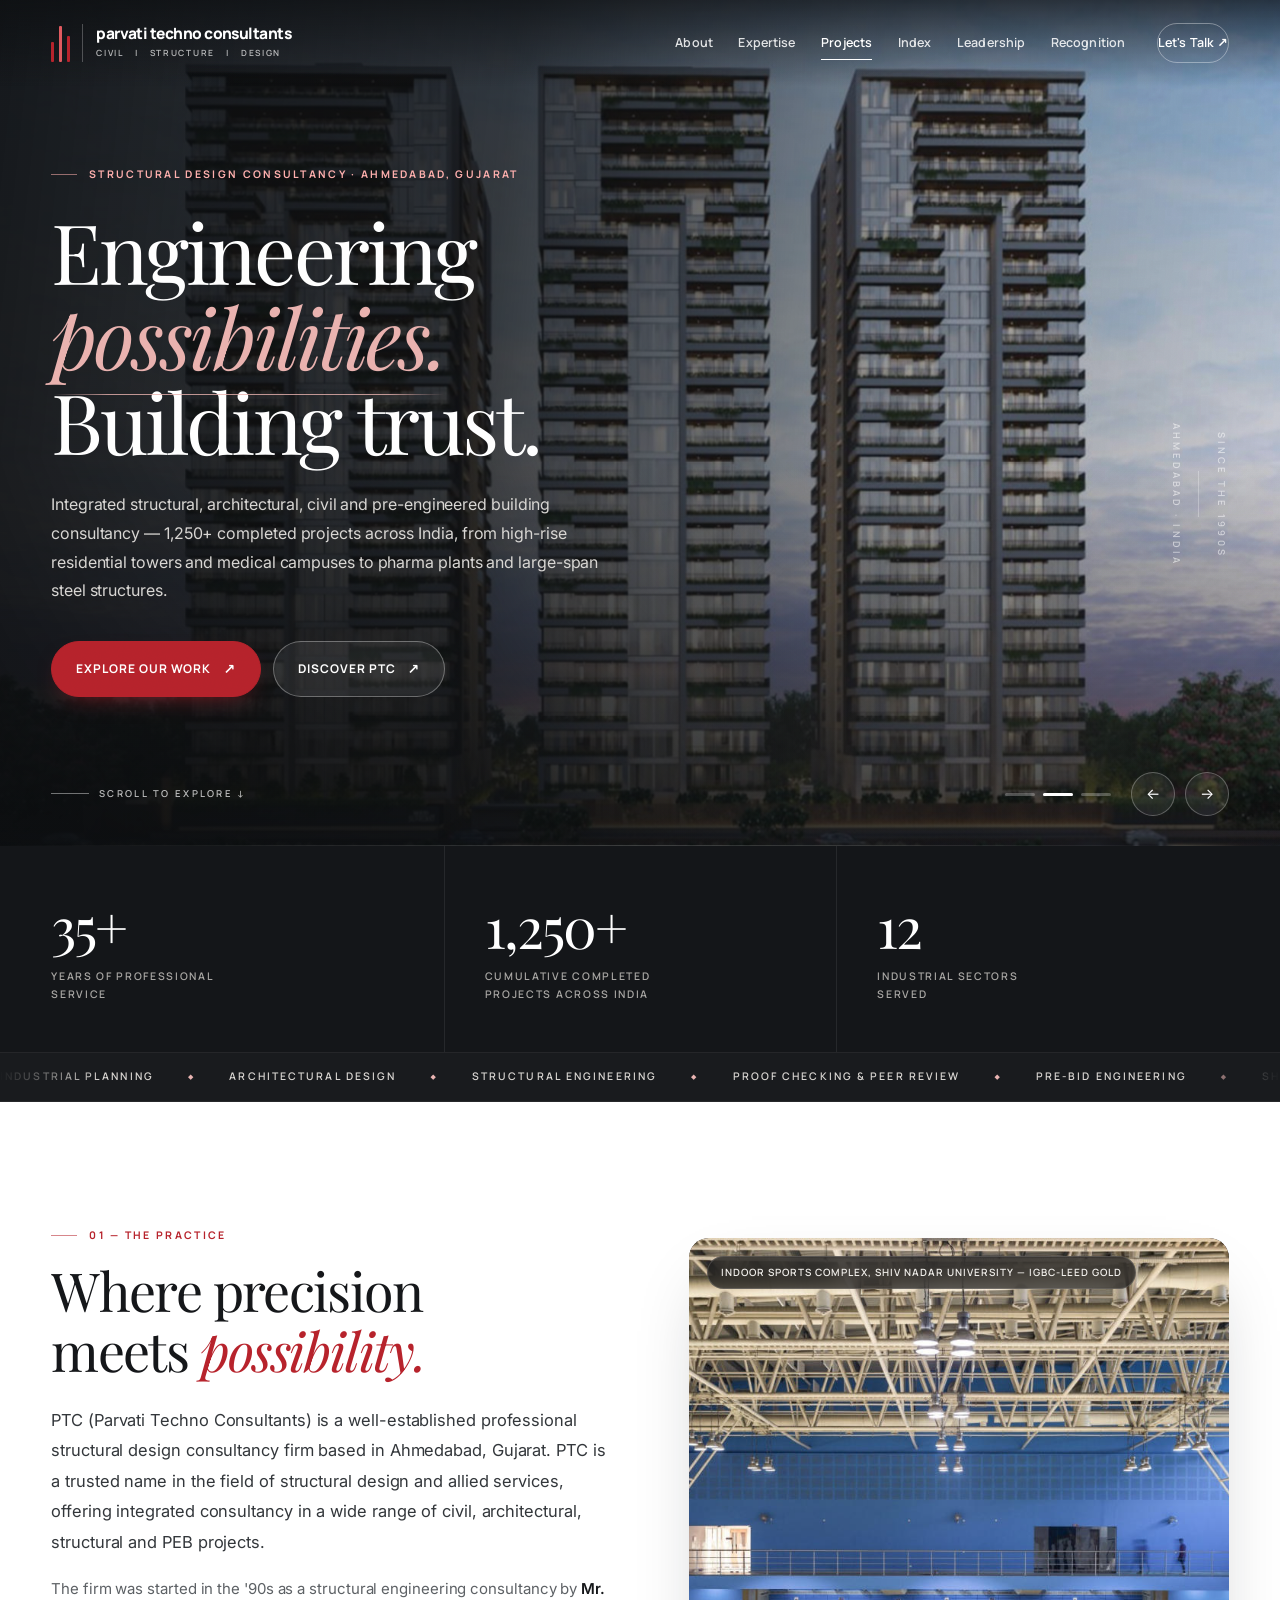
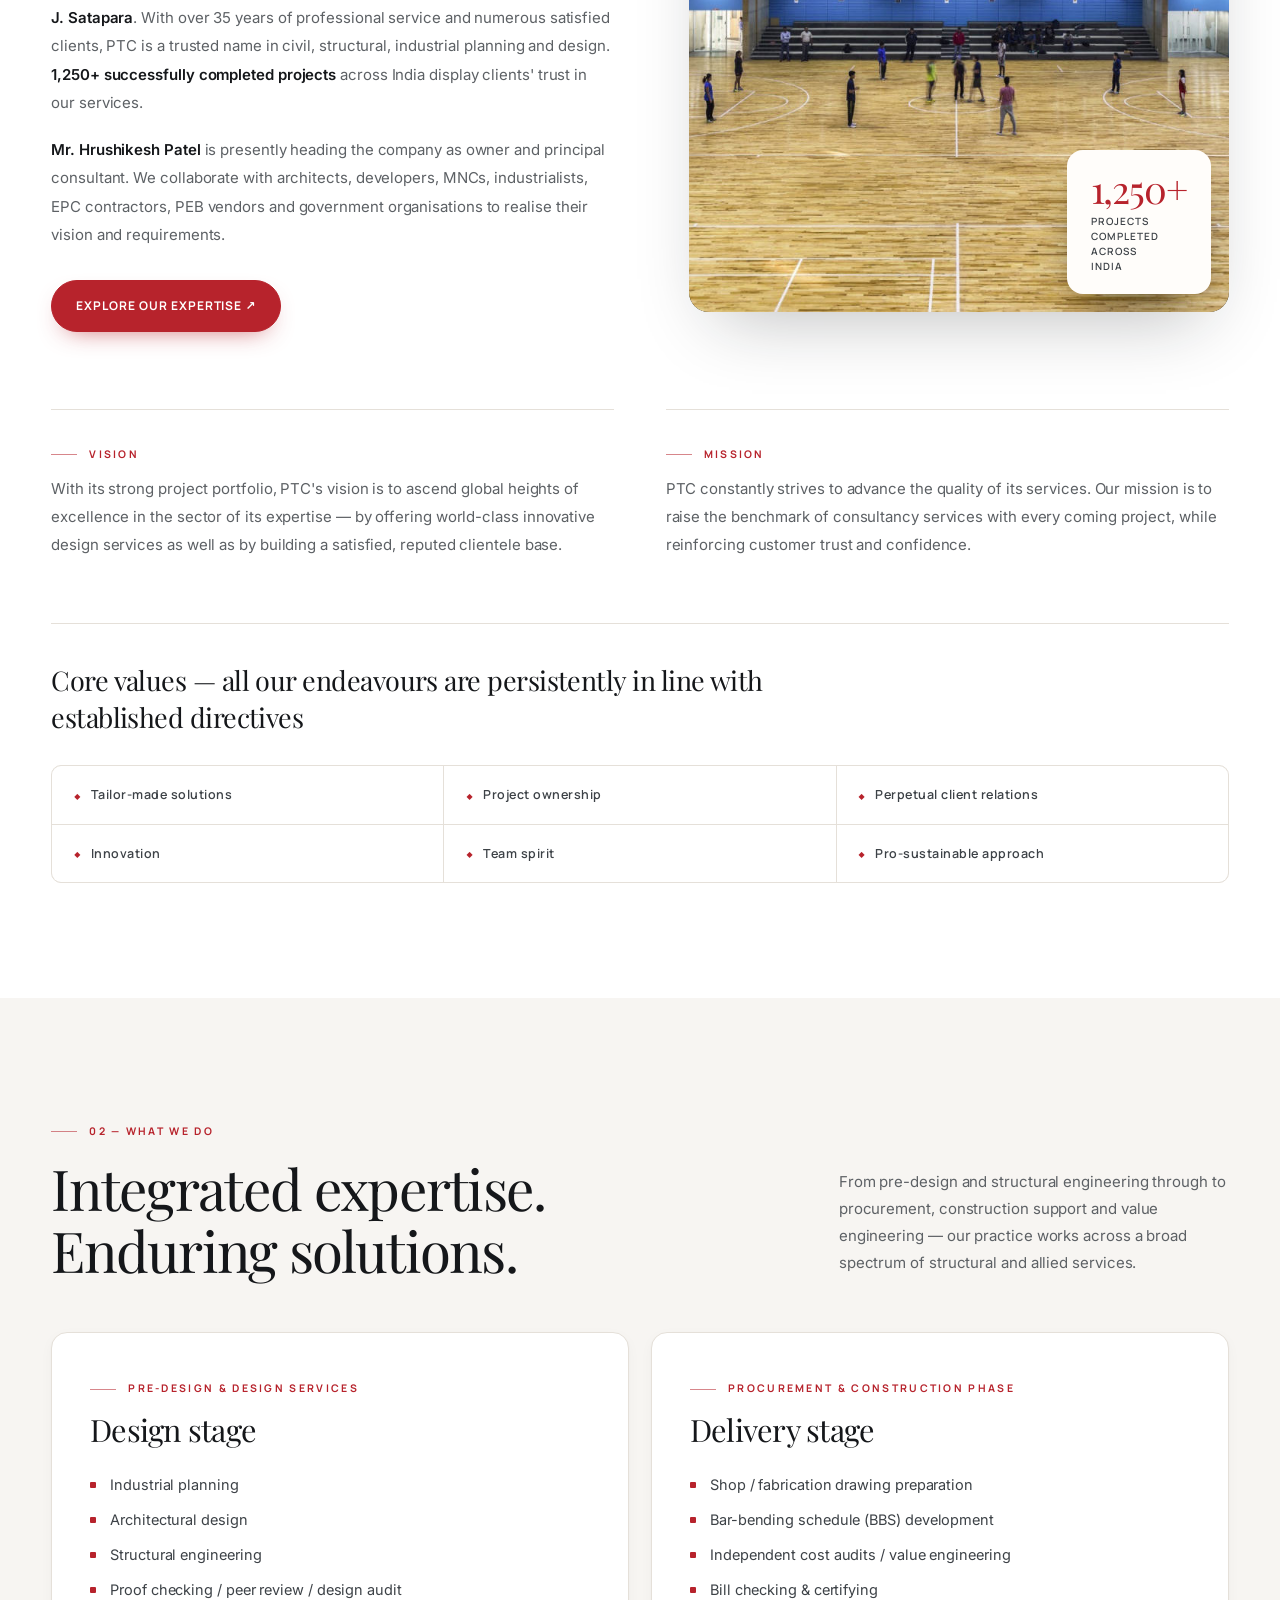
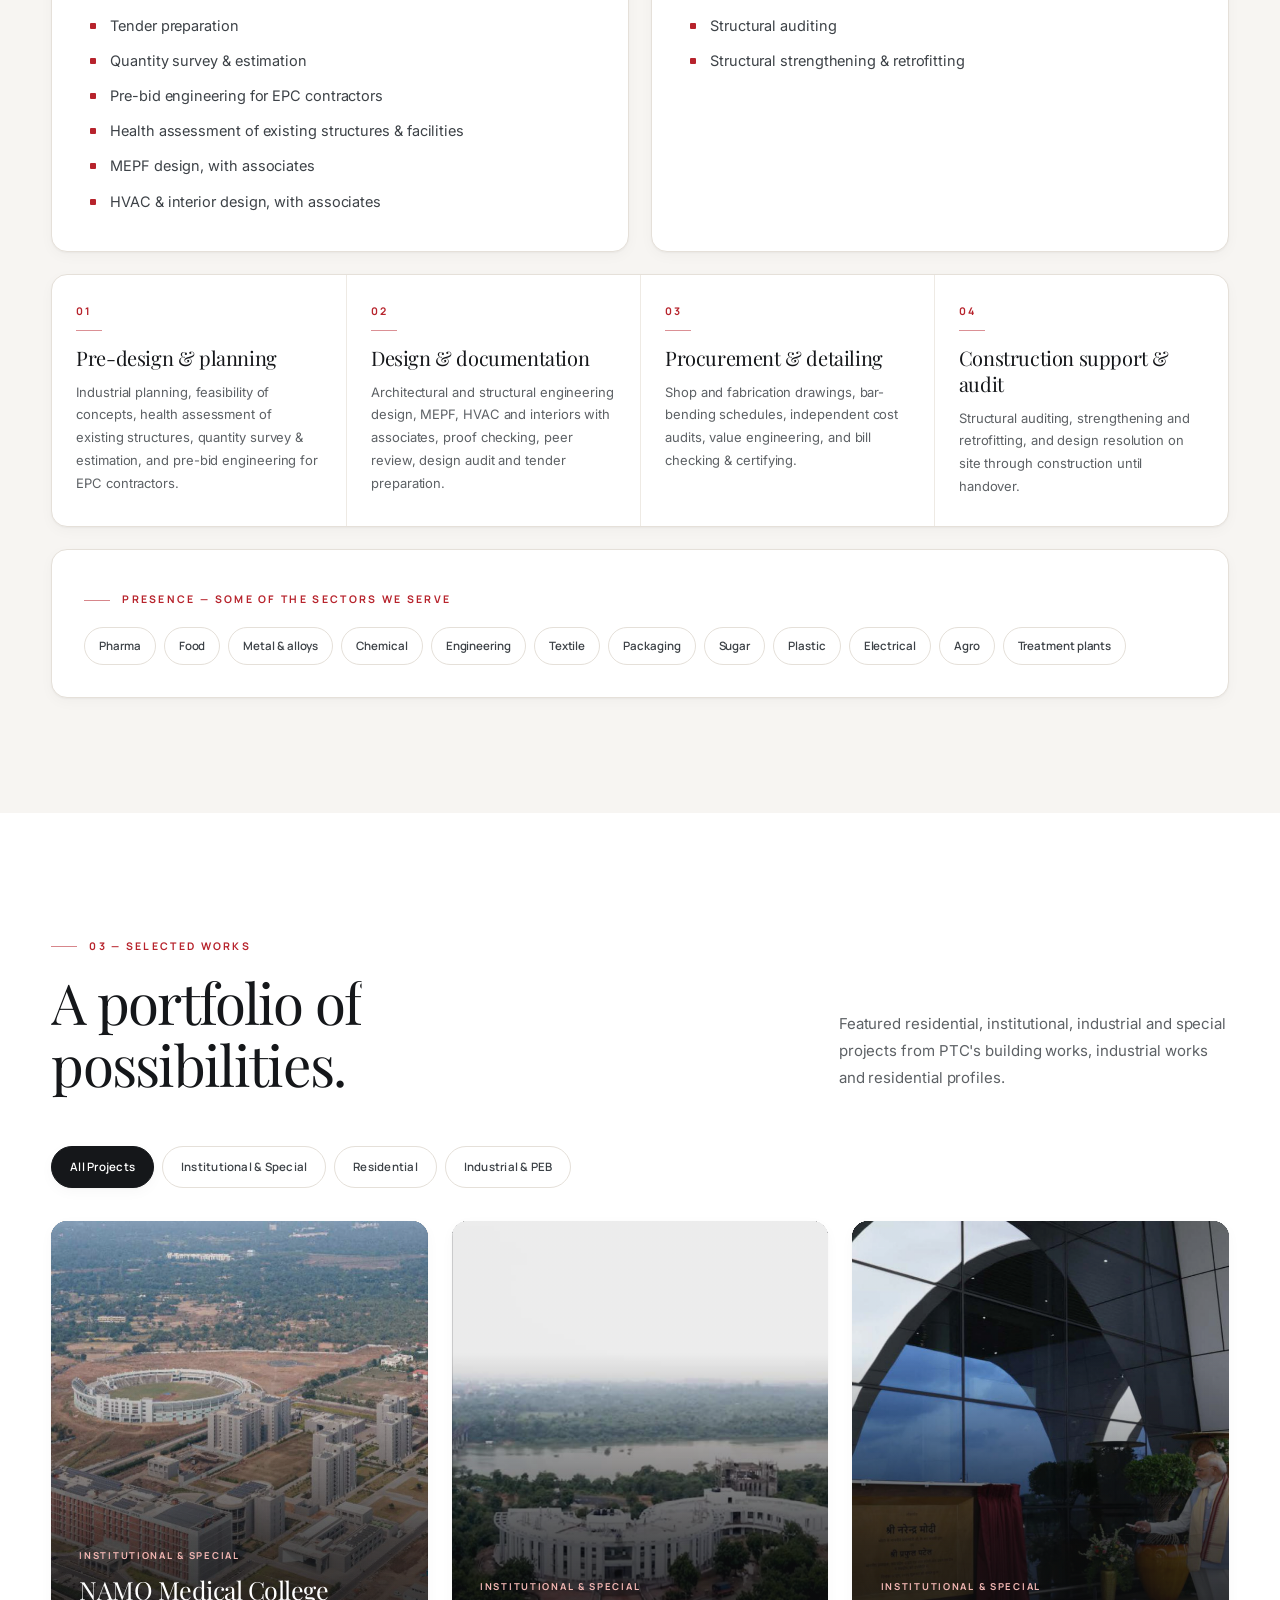
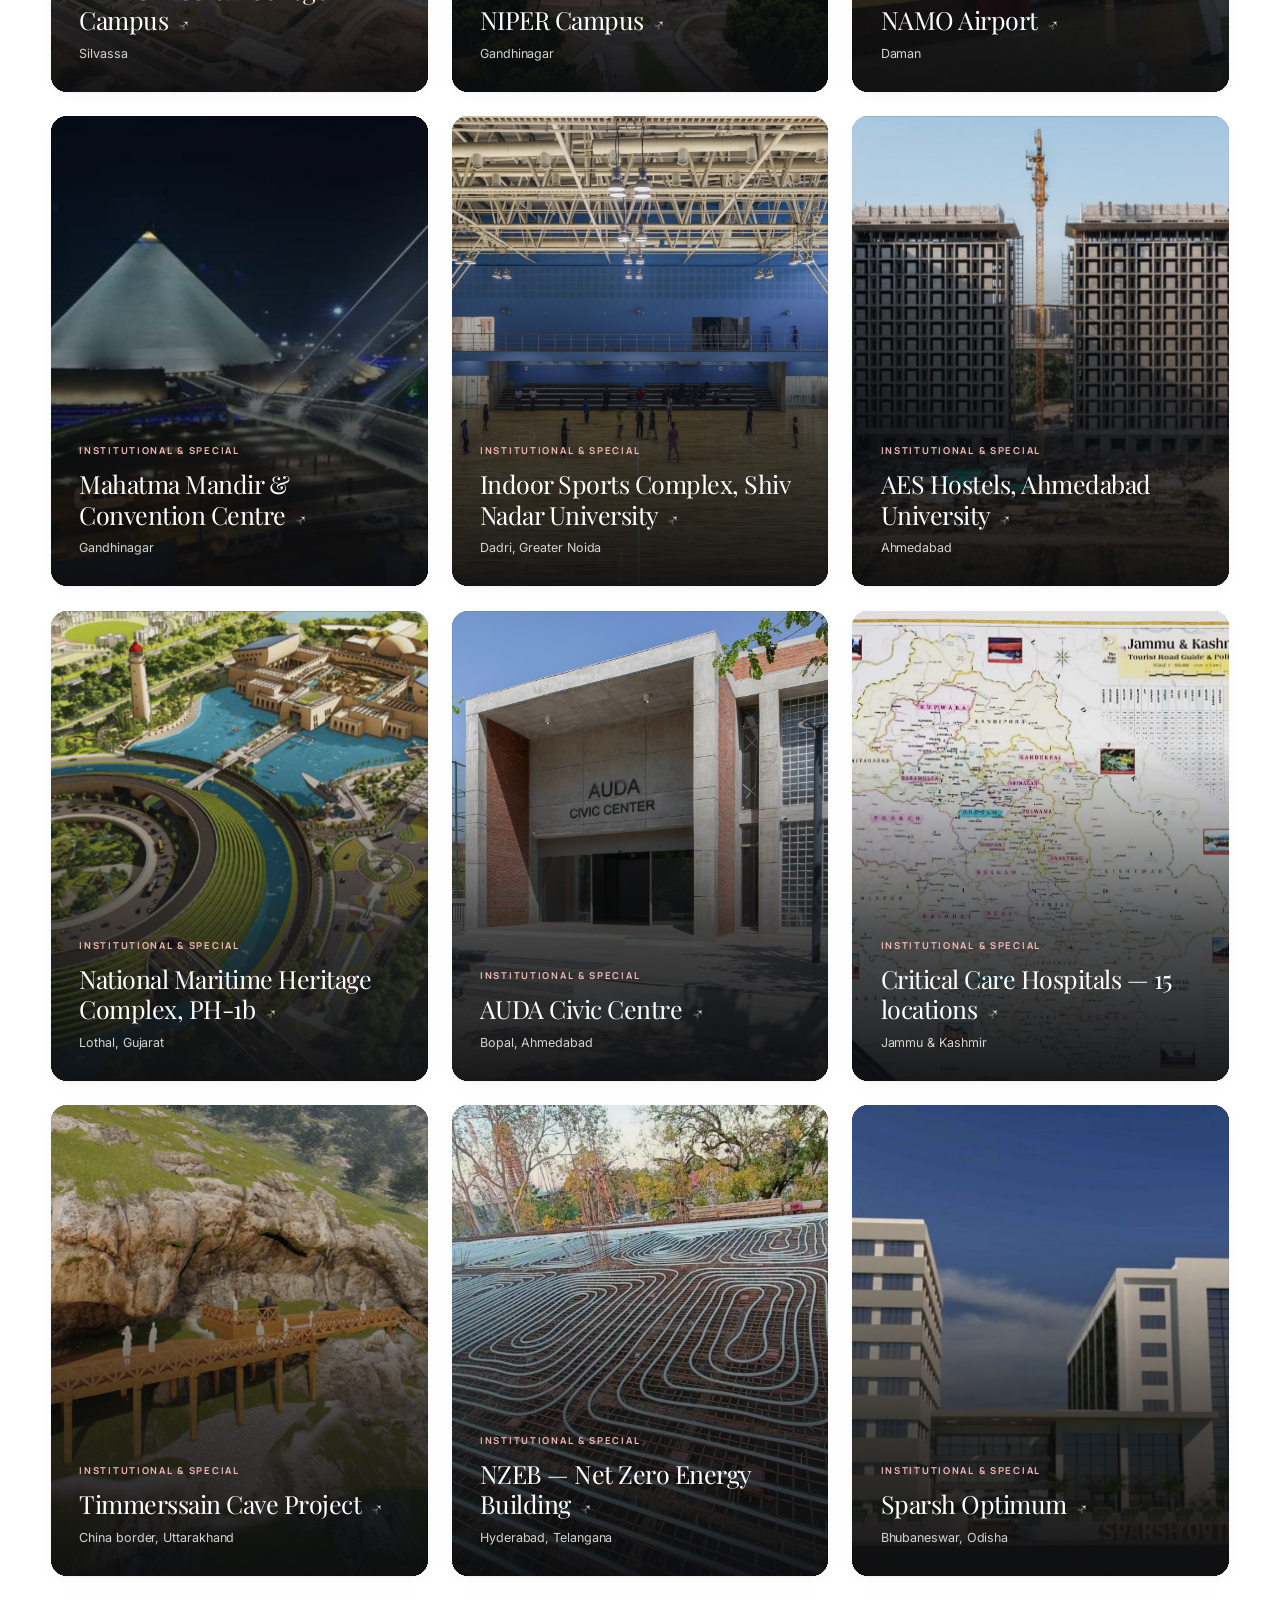
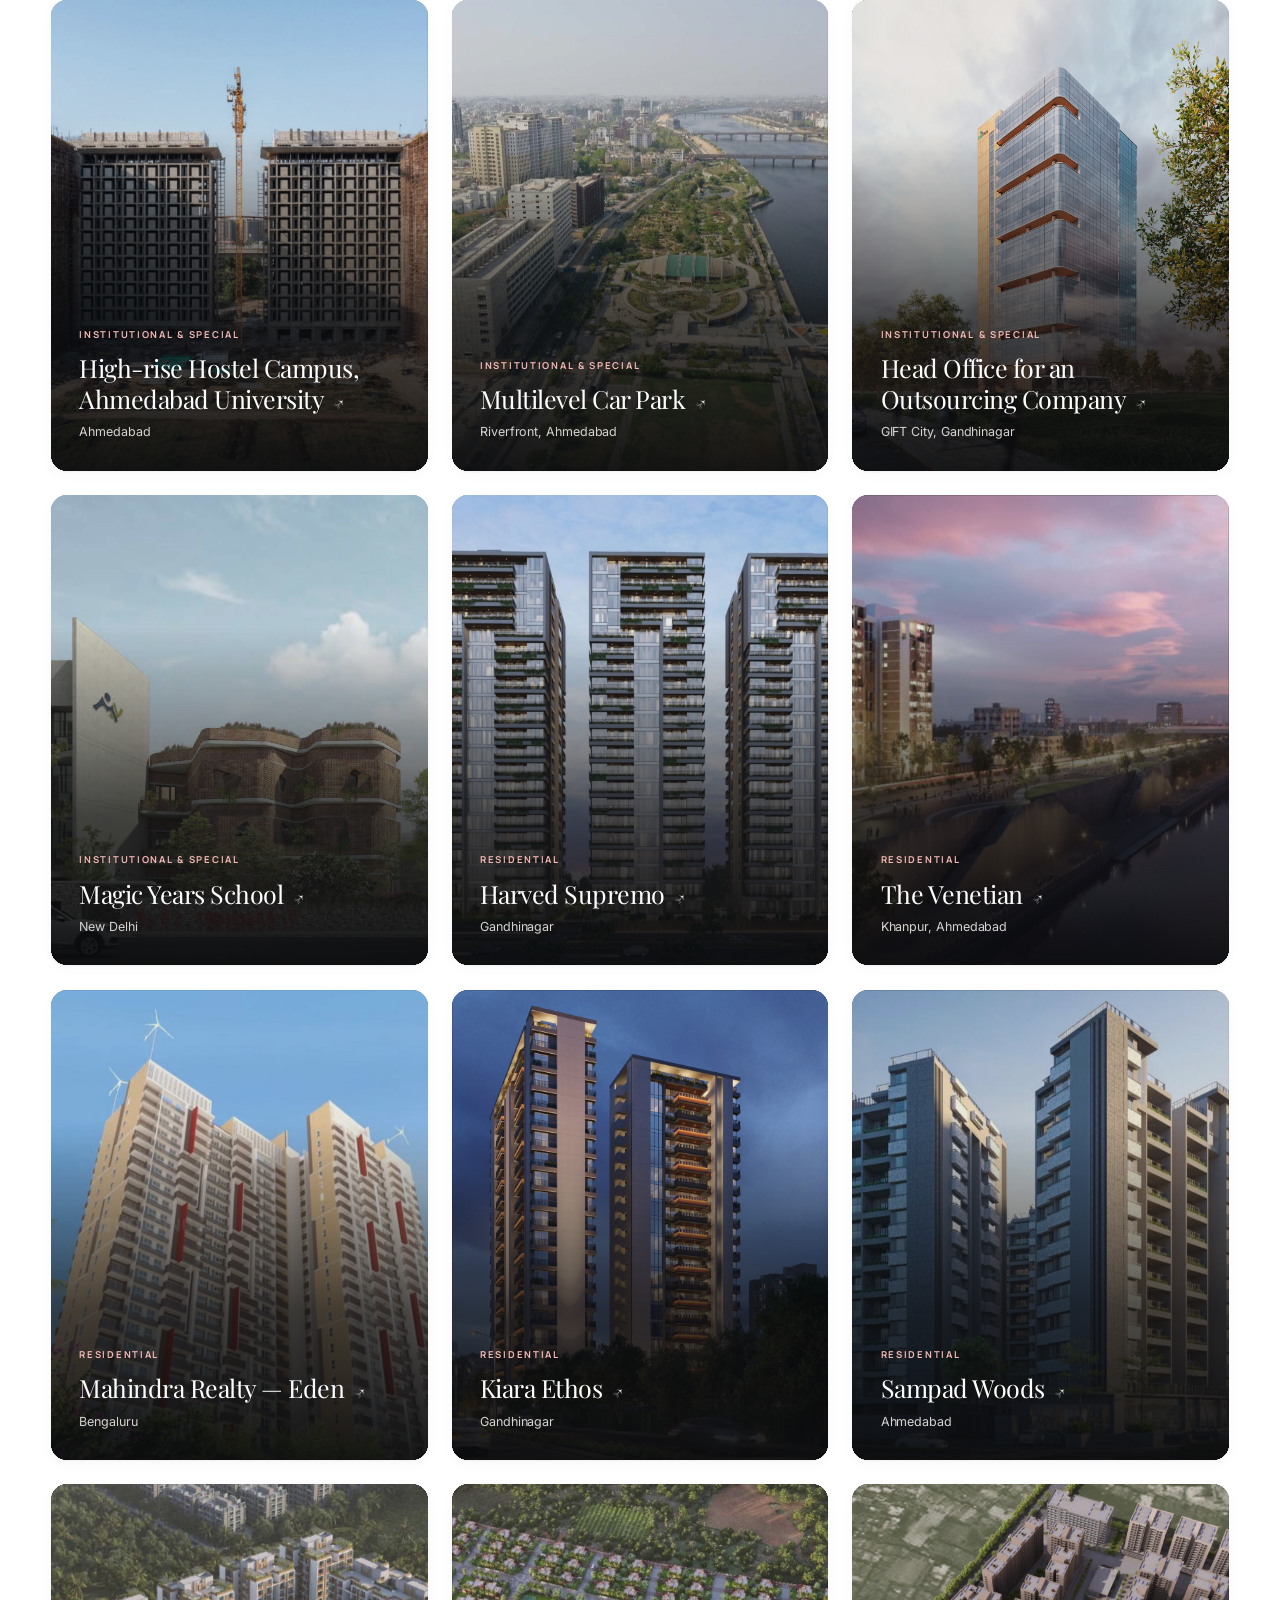
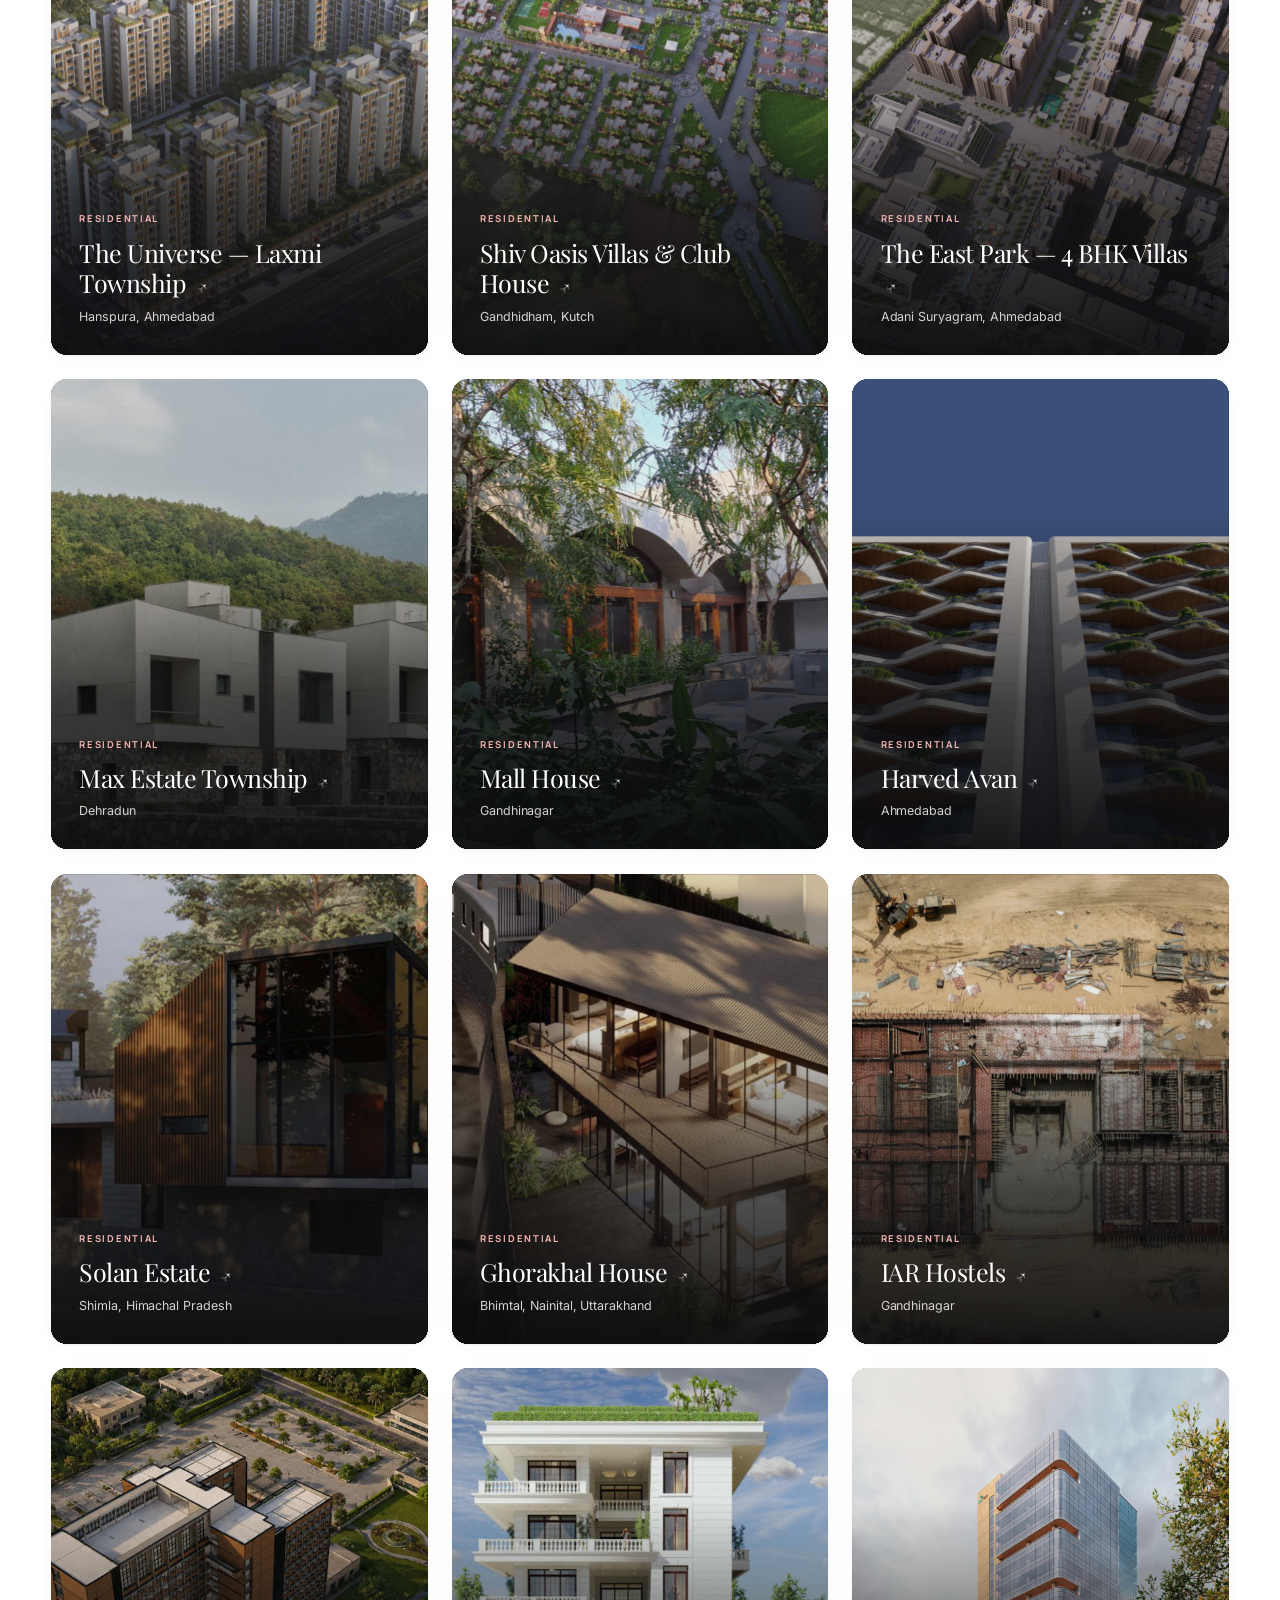
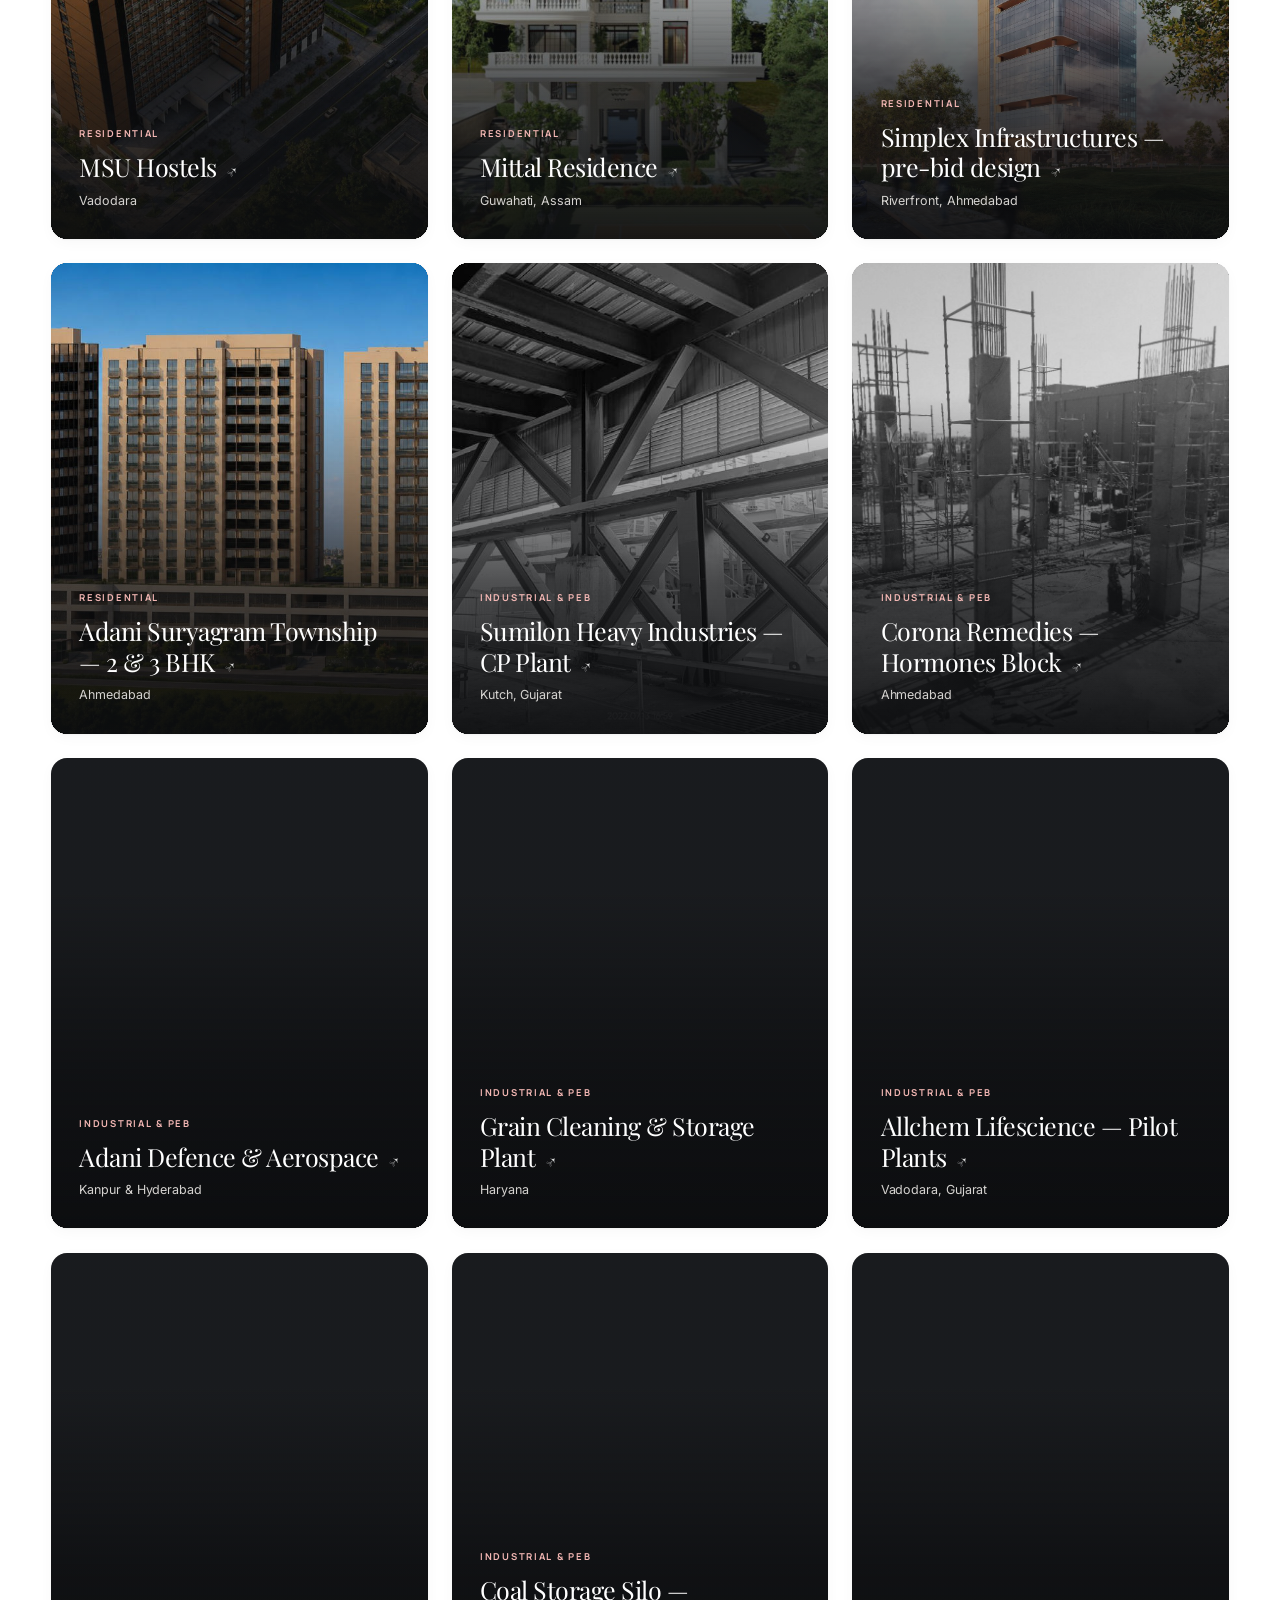
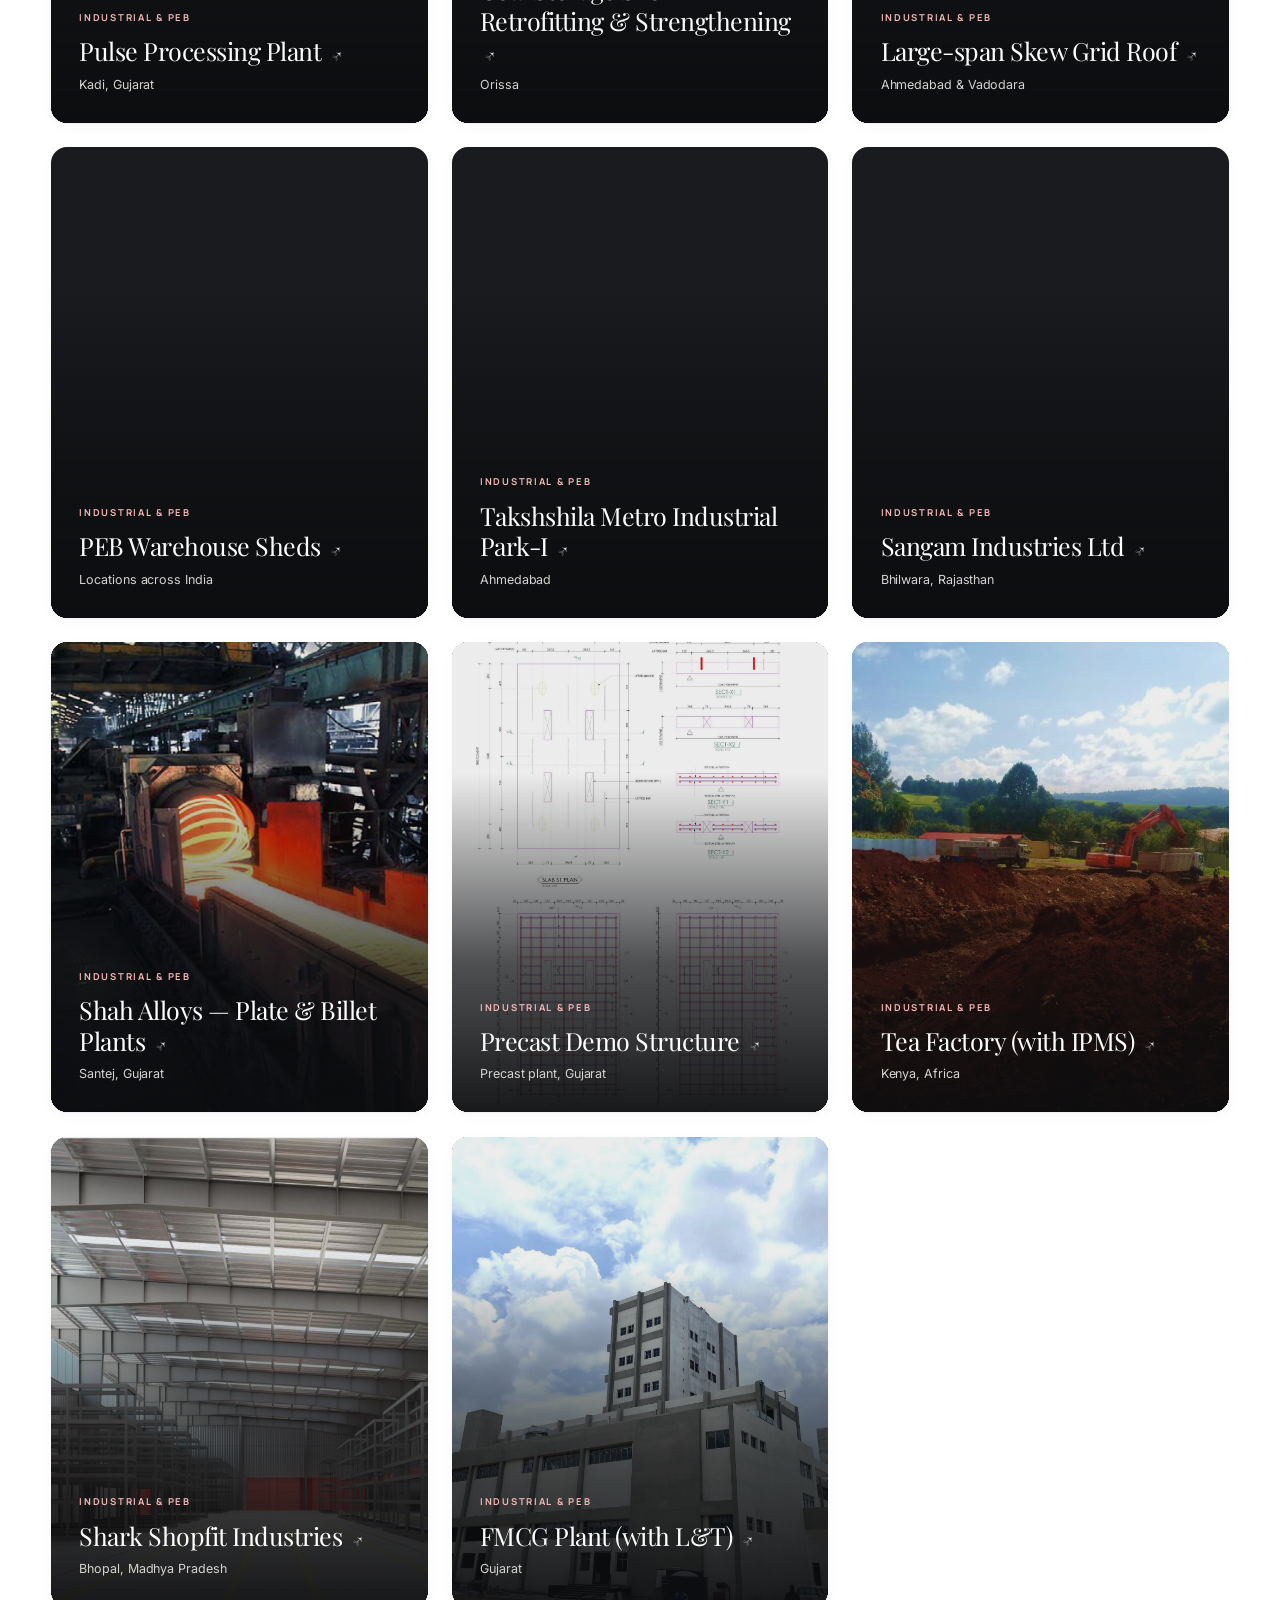
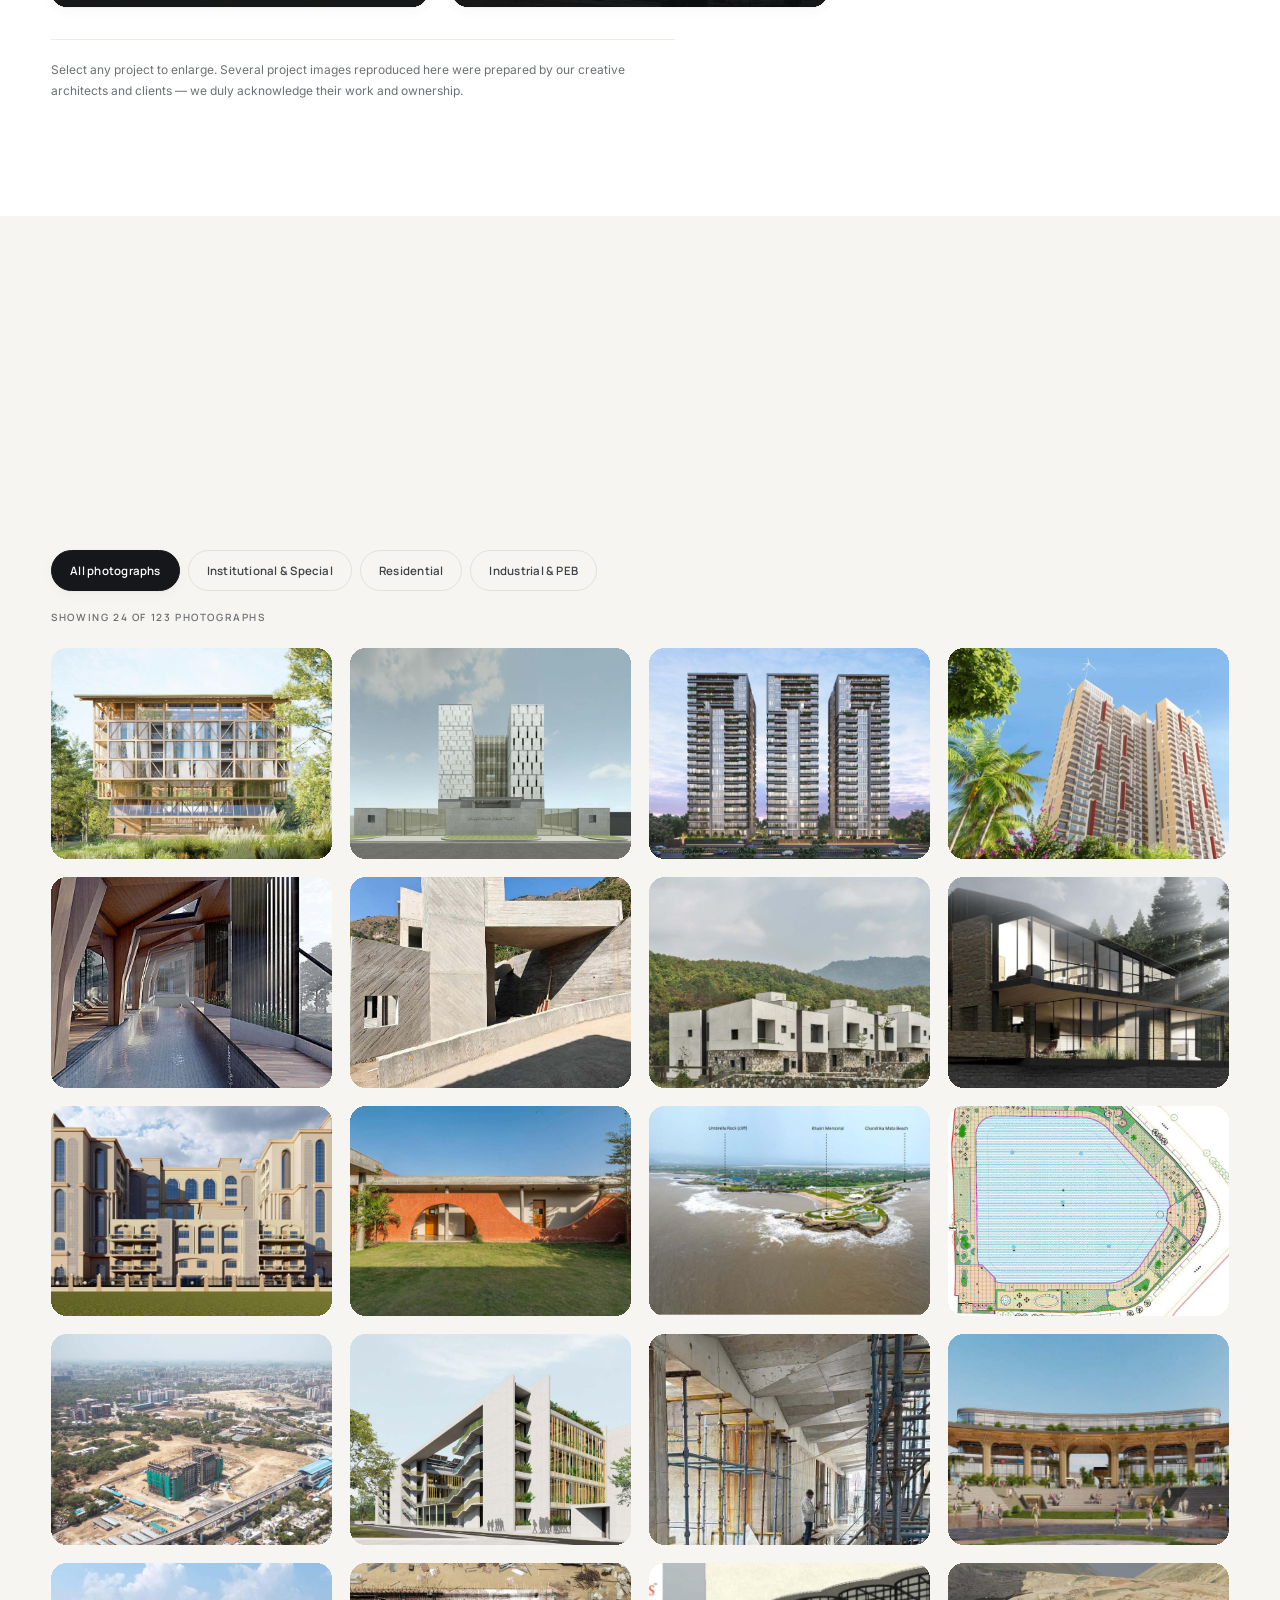
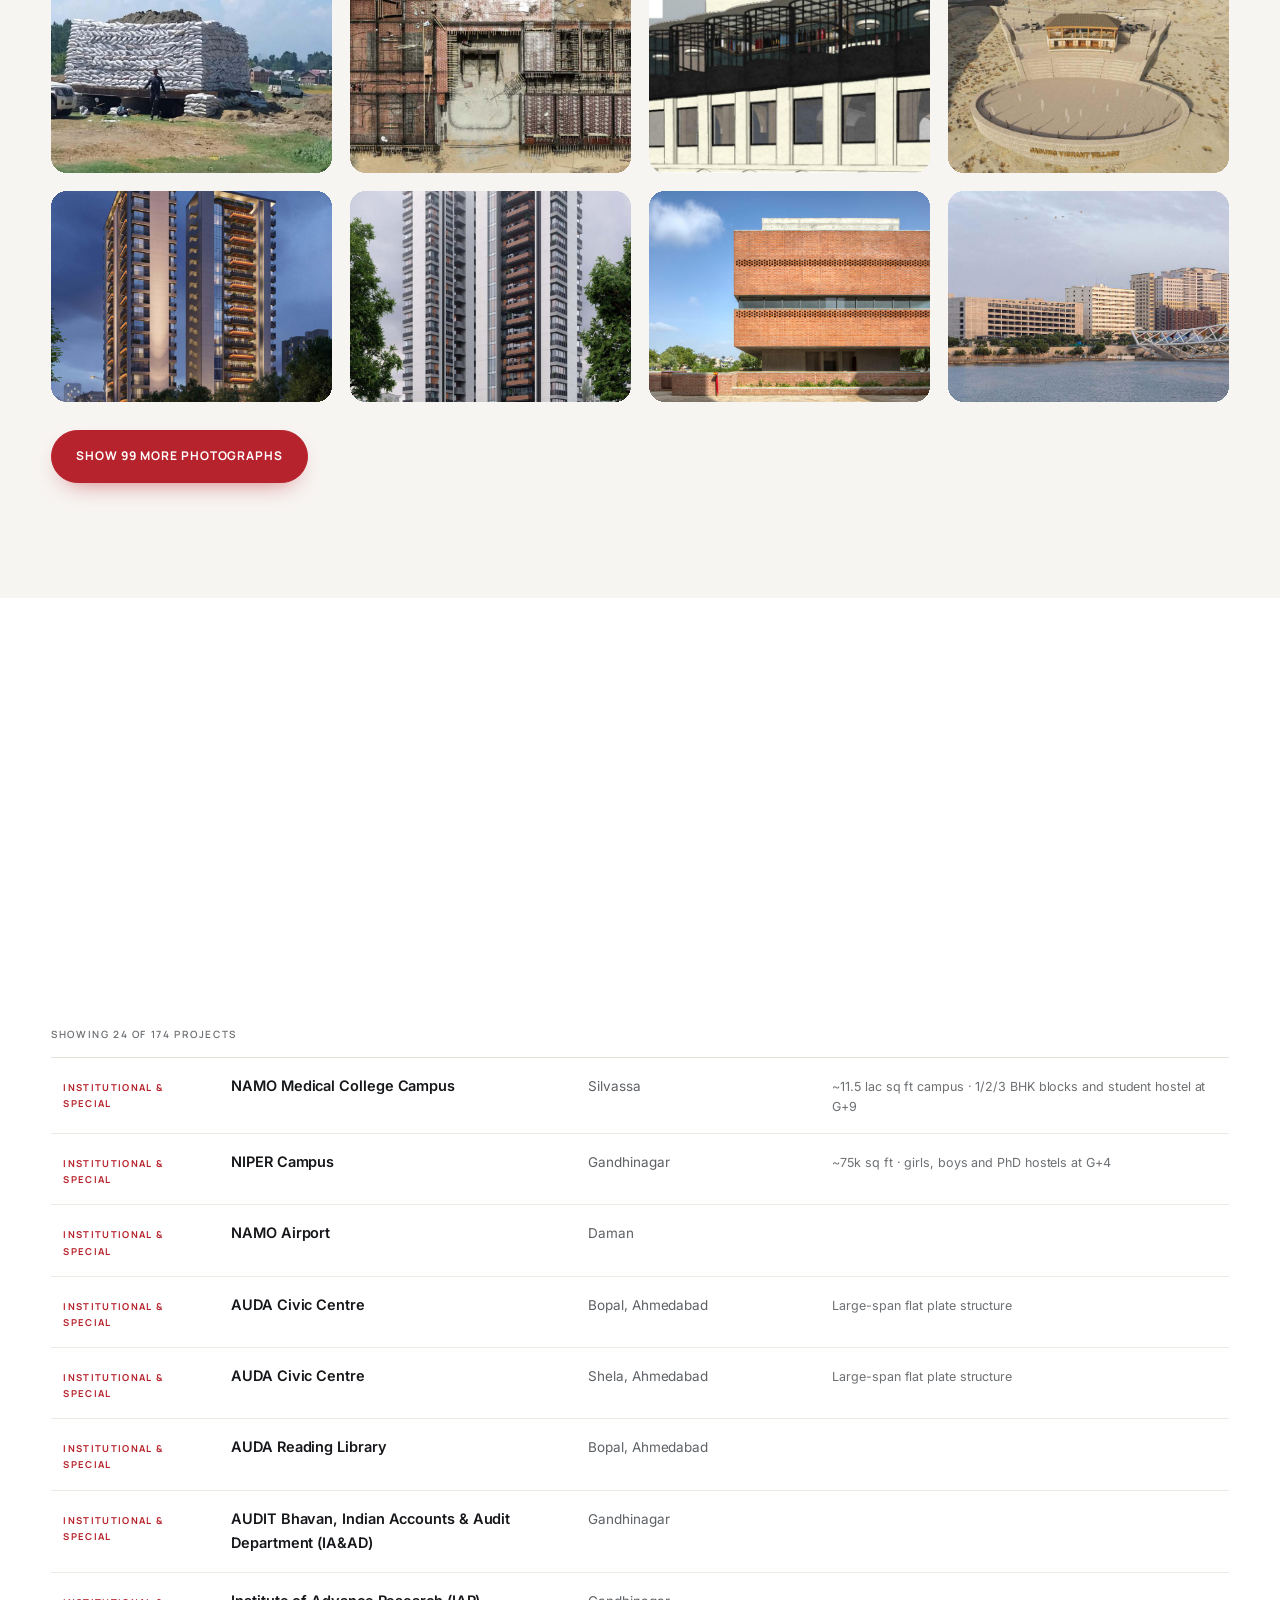
==== commit b02bbc2a: "Add canonical link, update Open Graph and Twitter meta tags, and add XML content type for improved S" ====
--- a/PTC_Premium_Architectural_Bold_Website/PTC_Premium_Website/index.html
+++ b/PTC_Premium_Architectural_Bold_Website/PTC_Premium_Website/index.html
@@ -16,6 +16,7 @@
 <meta name="theme-color" content="#161719">
 <meta name="description" content="Parvati Techno Consultants (PTC) — structural design consultancy in Ahmedabad, Gujarat. Integrated civil, architectural, structural and PEB consultancy with 1,250+ completed projects across India.">
 <title>PTC — Parvati Techno Consultants | Structural Design Consultancy, Ahmedabad</title>
+<link rel="canonical" href="https://ptcdesign.com/">
 <link rel="icon" href="data:image/svg+xml,%3Csvg xmlns='http://www.w3.org/2000/svg' viewBox='0 0 32 32'%3E%3Crect width='32' height='32' fill='%2317191b'/%3E%3Crect x='7' y='15' width='3' height='10' fill='%23e23843'/%3E%3Crect x='14' y='7' width='3' height='18' fill='%23e23843'/%3E%3Crect x='21' y='11' width='3' height='14' fill='%23e23843'/%3E%3C/svg%3E">
 <link rel="preconnect" href="https://fonts.googleapis.com">
 <link rel="preconnect" href="https://fonts.gstatic.com" crossorigin>
@@ -39,11 +40,12 @@
 <meta property="og:site_name" content="Parvati Techno Consultants (PTC)">
 <meta property="og:title" content="PTC — Parvati Techno Consultants | Structural Design Consultancy, Ahmedabad">
 <meta property="og:description" content="Integrated civil, architectural, structural and PEB consultancy with 1,250+ completed projects across India.">
-<meta property="og:image" content="assets/namo-medical-college-silvassa.jpg">
+<meta property="og:url" content="https://ptcdesign.com/">
+<meta property="og:image" content="https://ptcdesign.com/assets/namo-medical-college-silvassa.jpg">
 <meta name="twitter:card" content="summary_large_image">
 <meta name="twitter:title" content="PTC — Parvati Techno Consultants | Structural Design Consultancy, Ahmedabad">
 <meta name="twitter:description" content="Integrated civil, architectural, structural and PEB consultancy with 1,250+ completed projects across India.">
-<meta name="twitter:image" content="assets/namo-medical-college-silvassa.jpg">
+<meta name="twitter:image" content="https://ptcdesign.com/assets/namo-medical-college-silvassa.jpg">
 <link rel="preload" as="image" href="assets/namo-medical-college-silvassa.jpg">
 
 <!-- Structured data -->
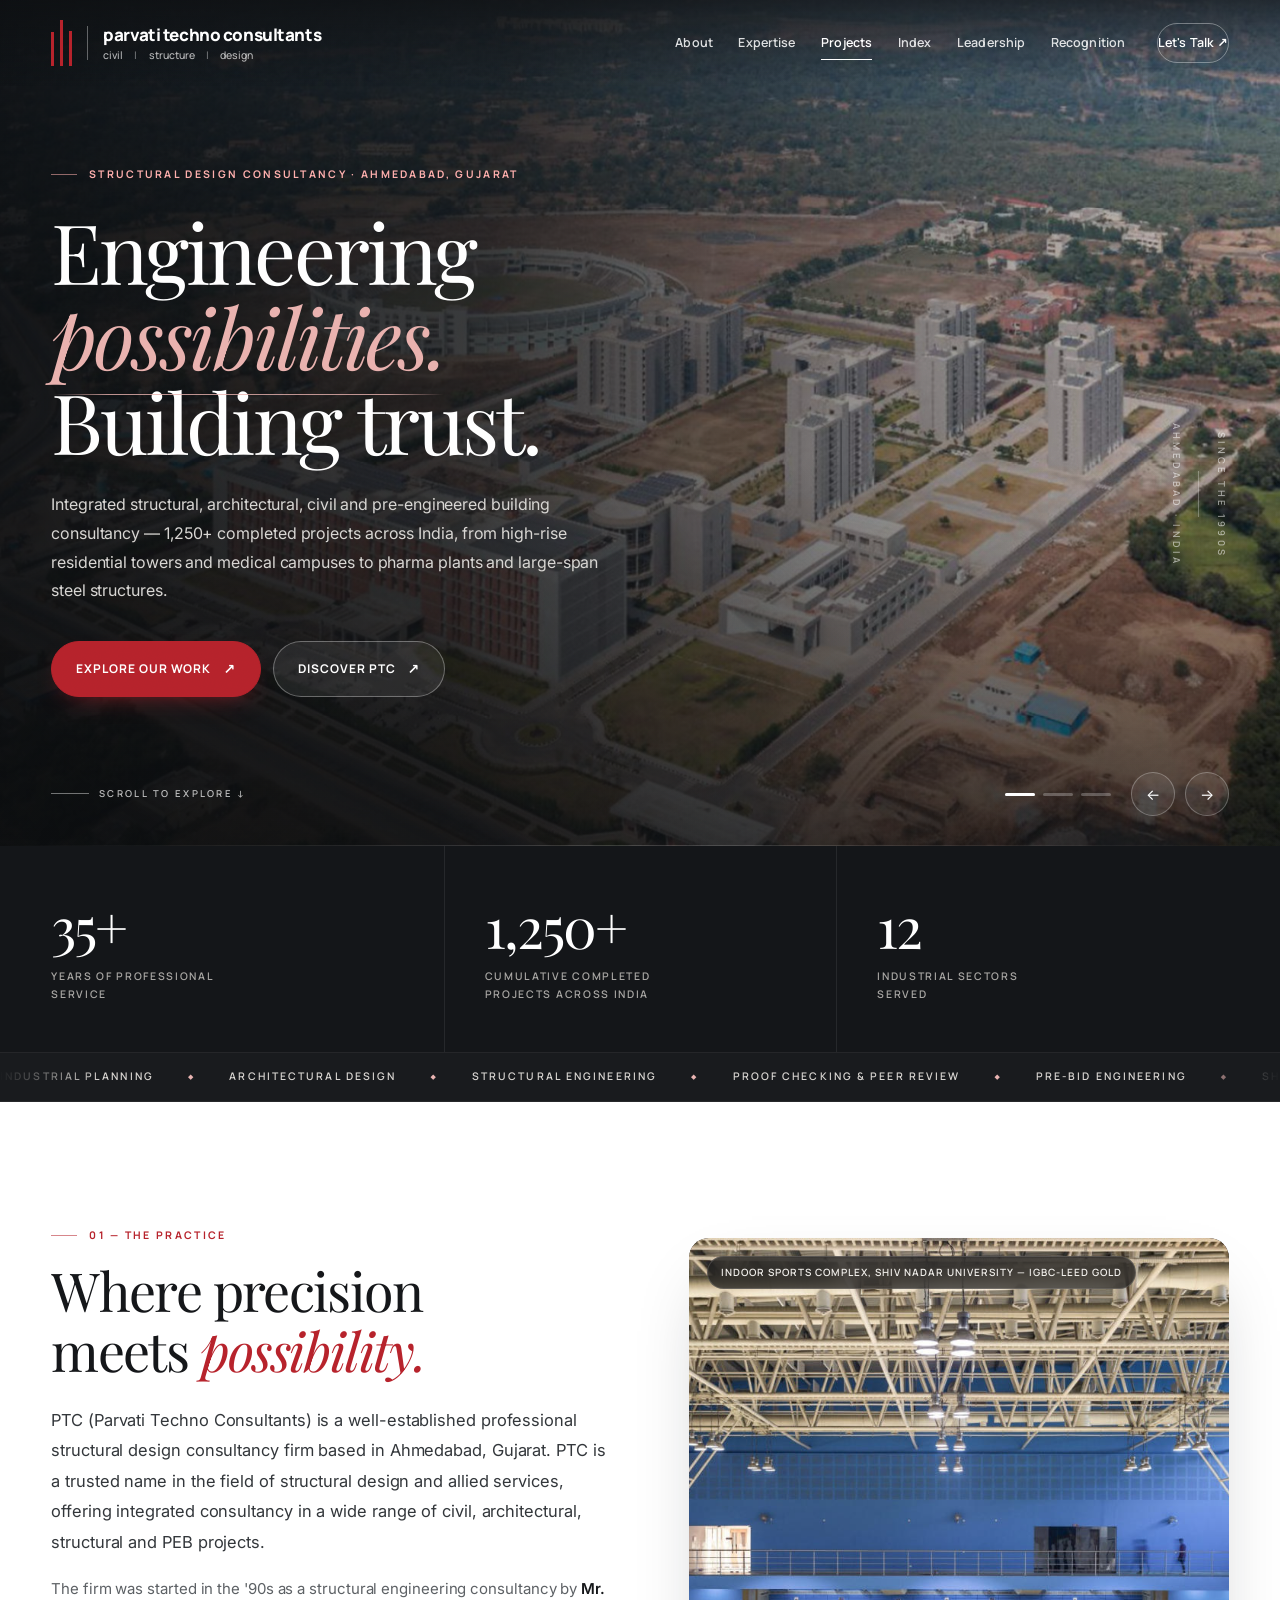
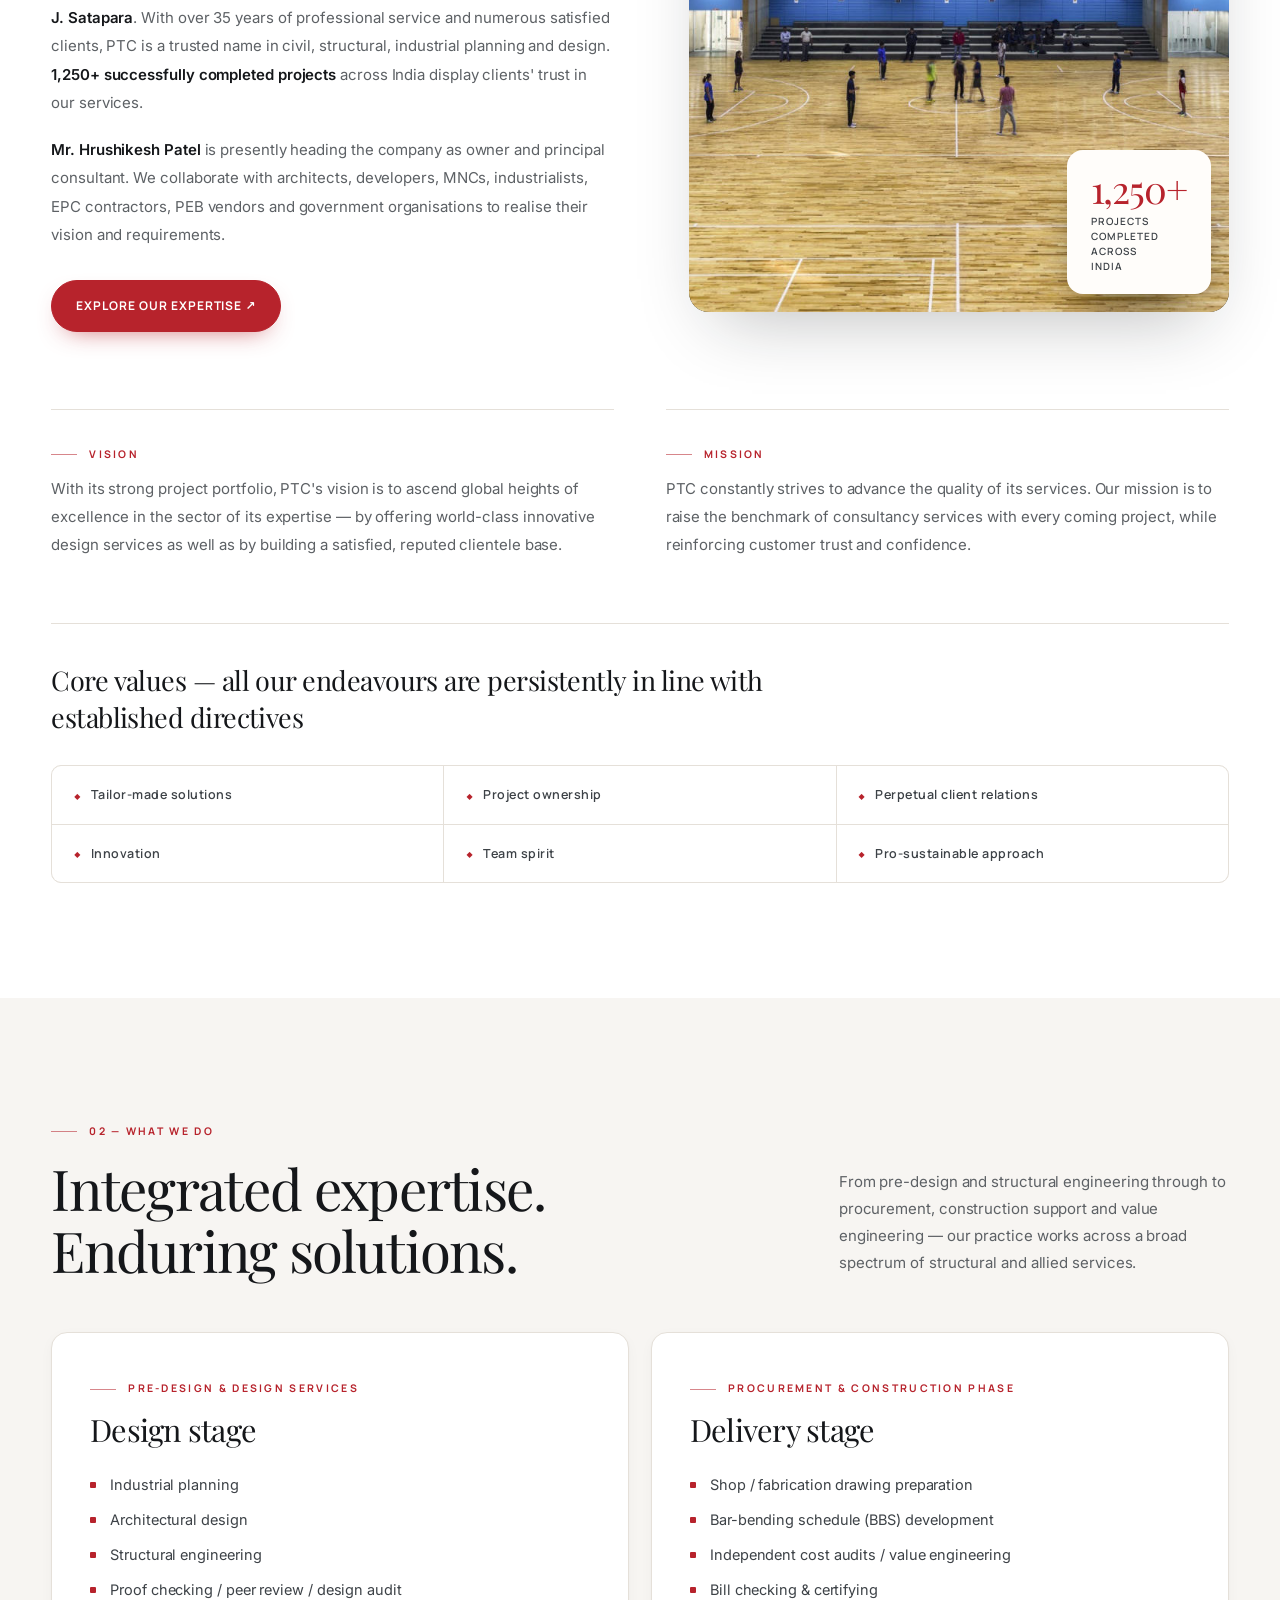
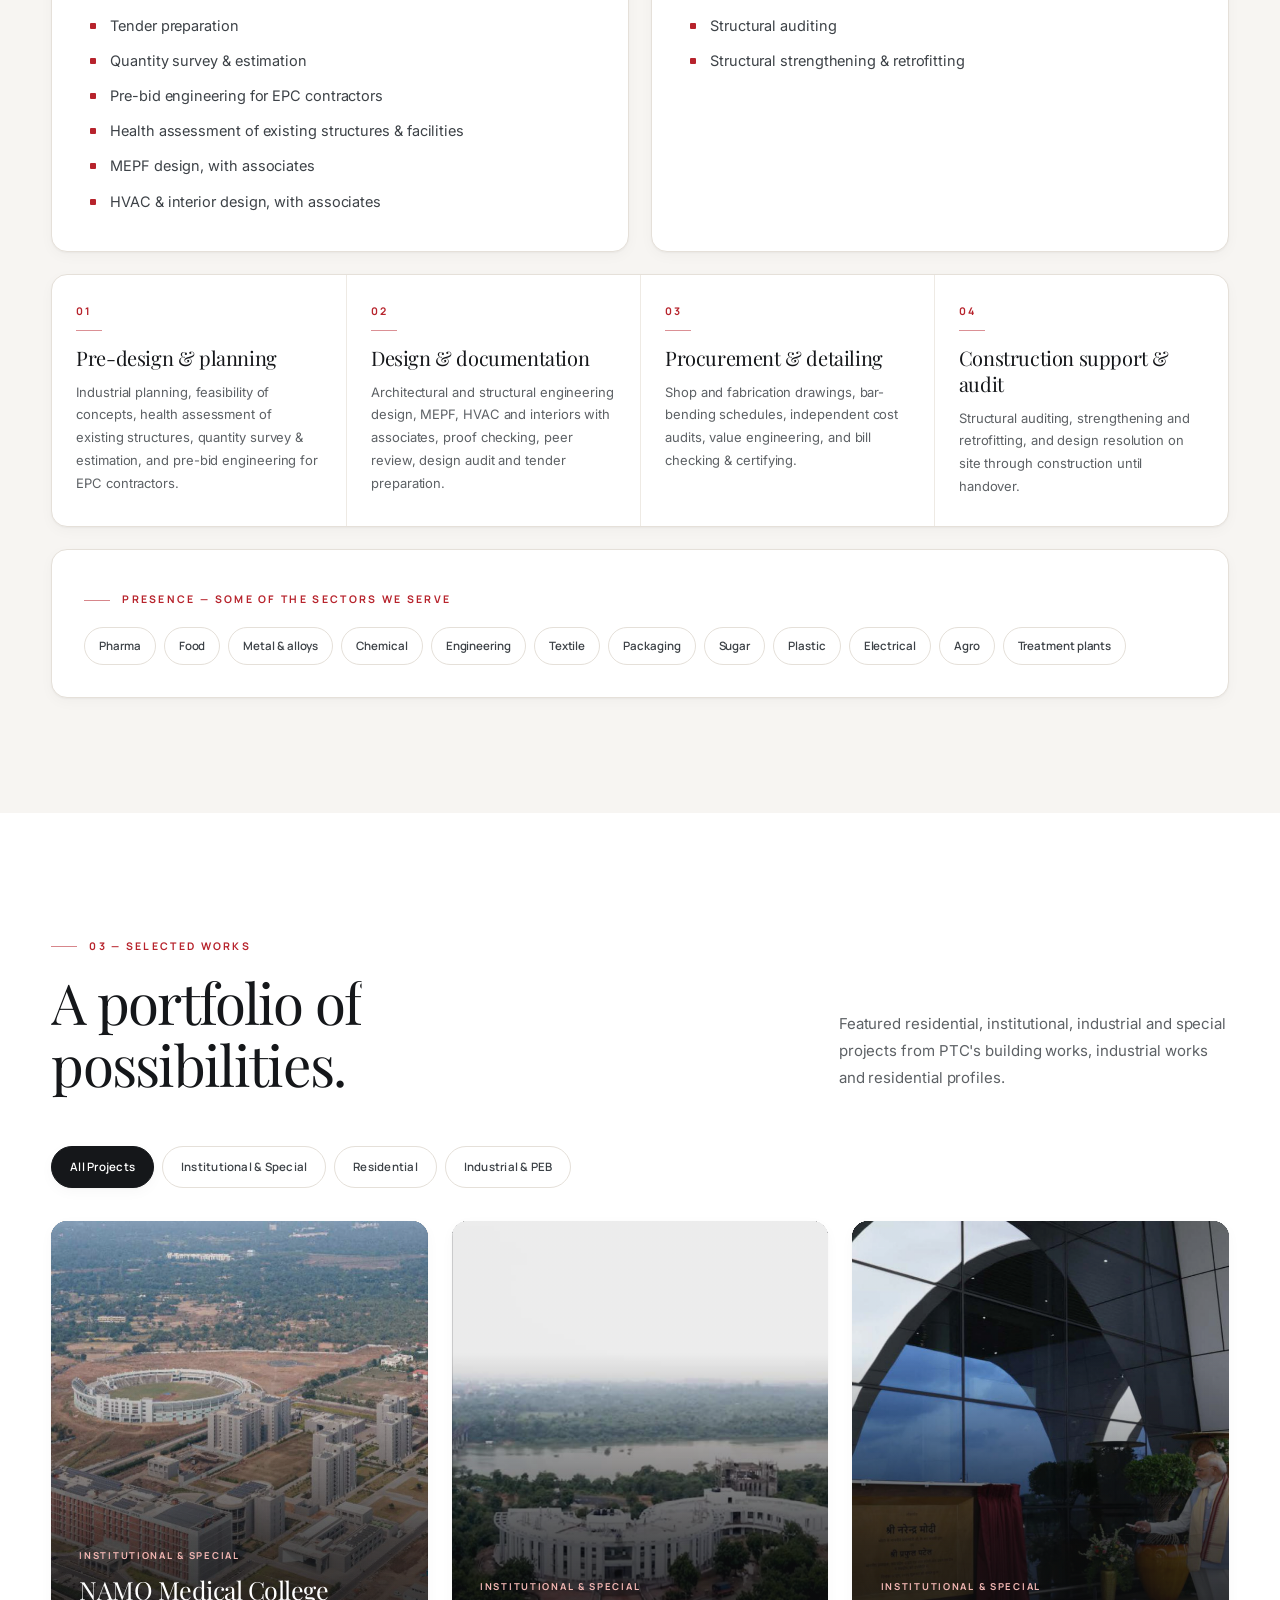
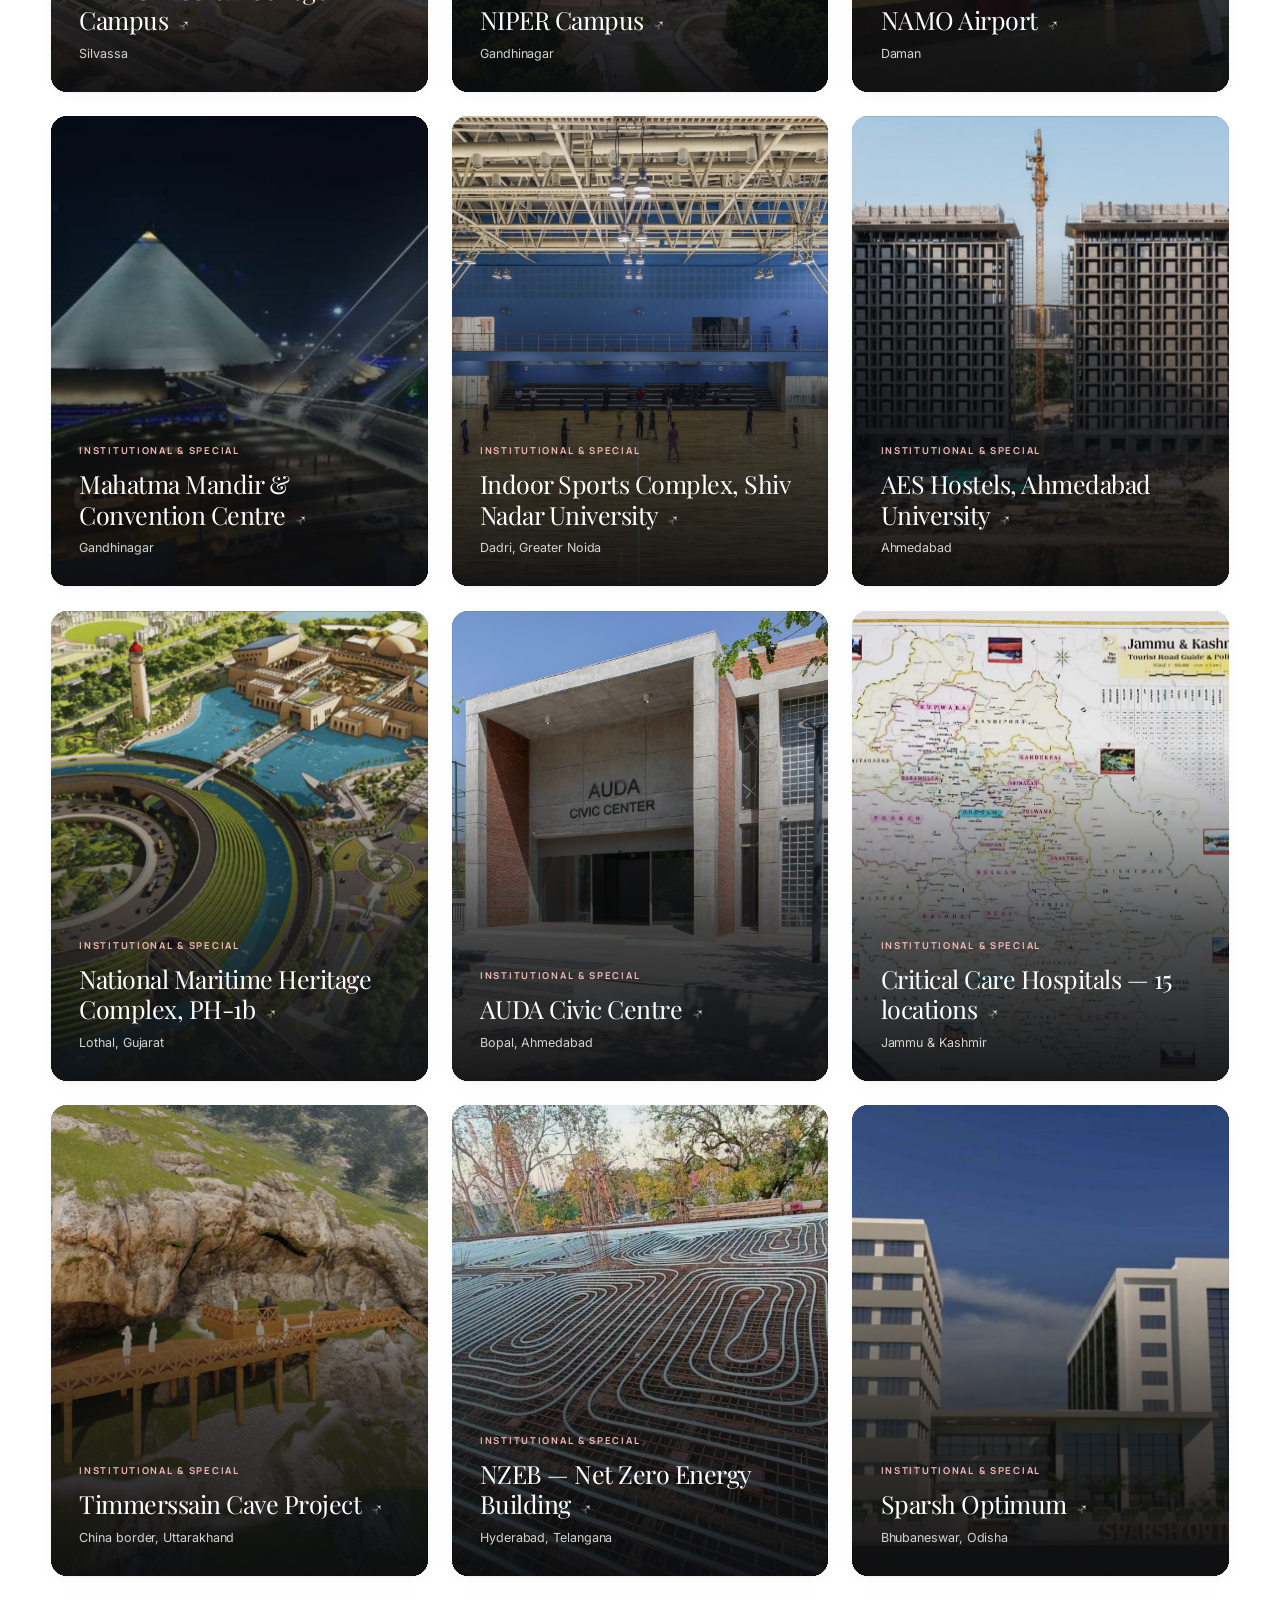
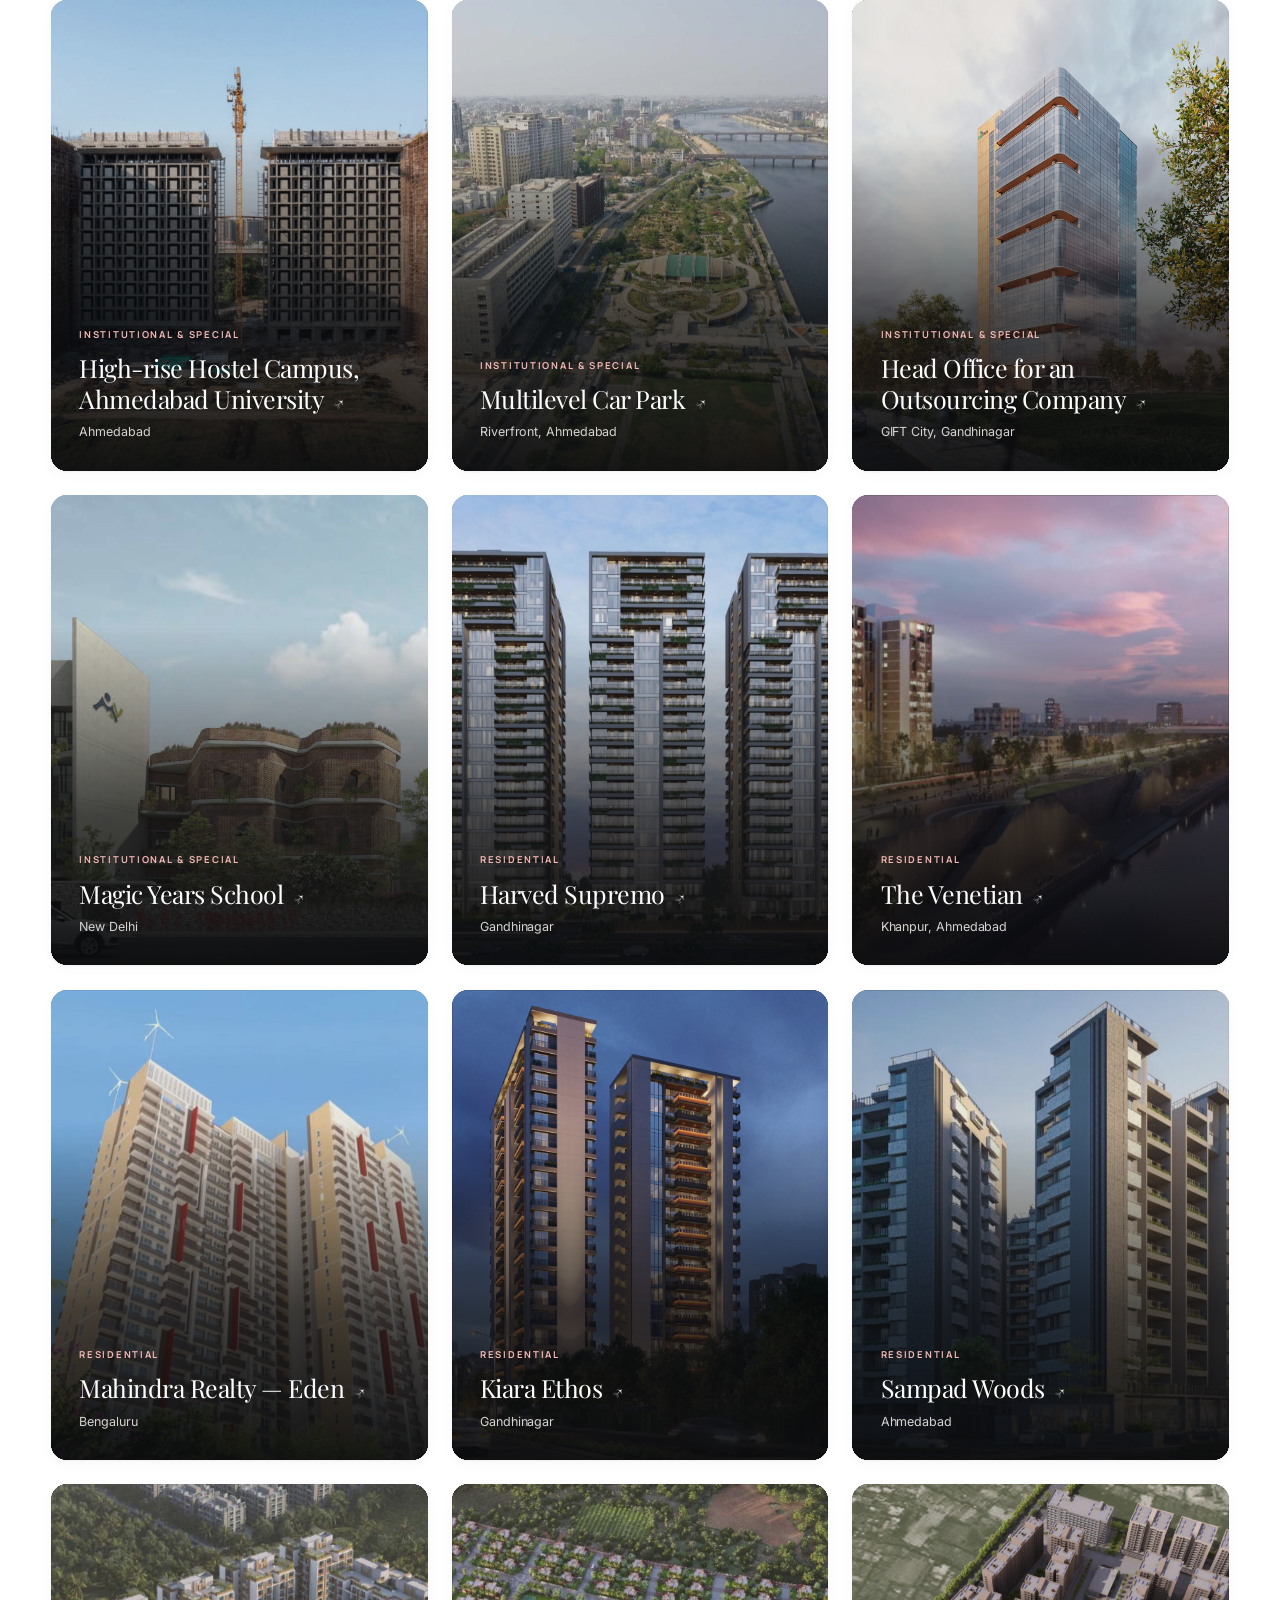
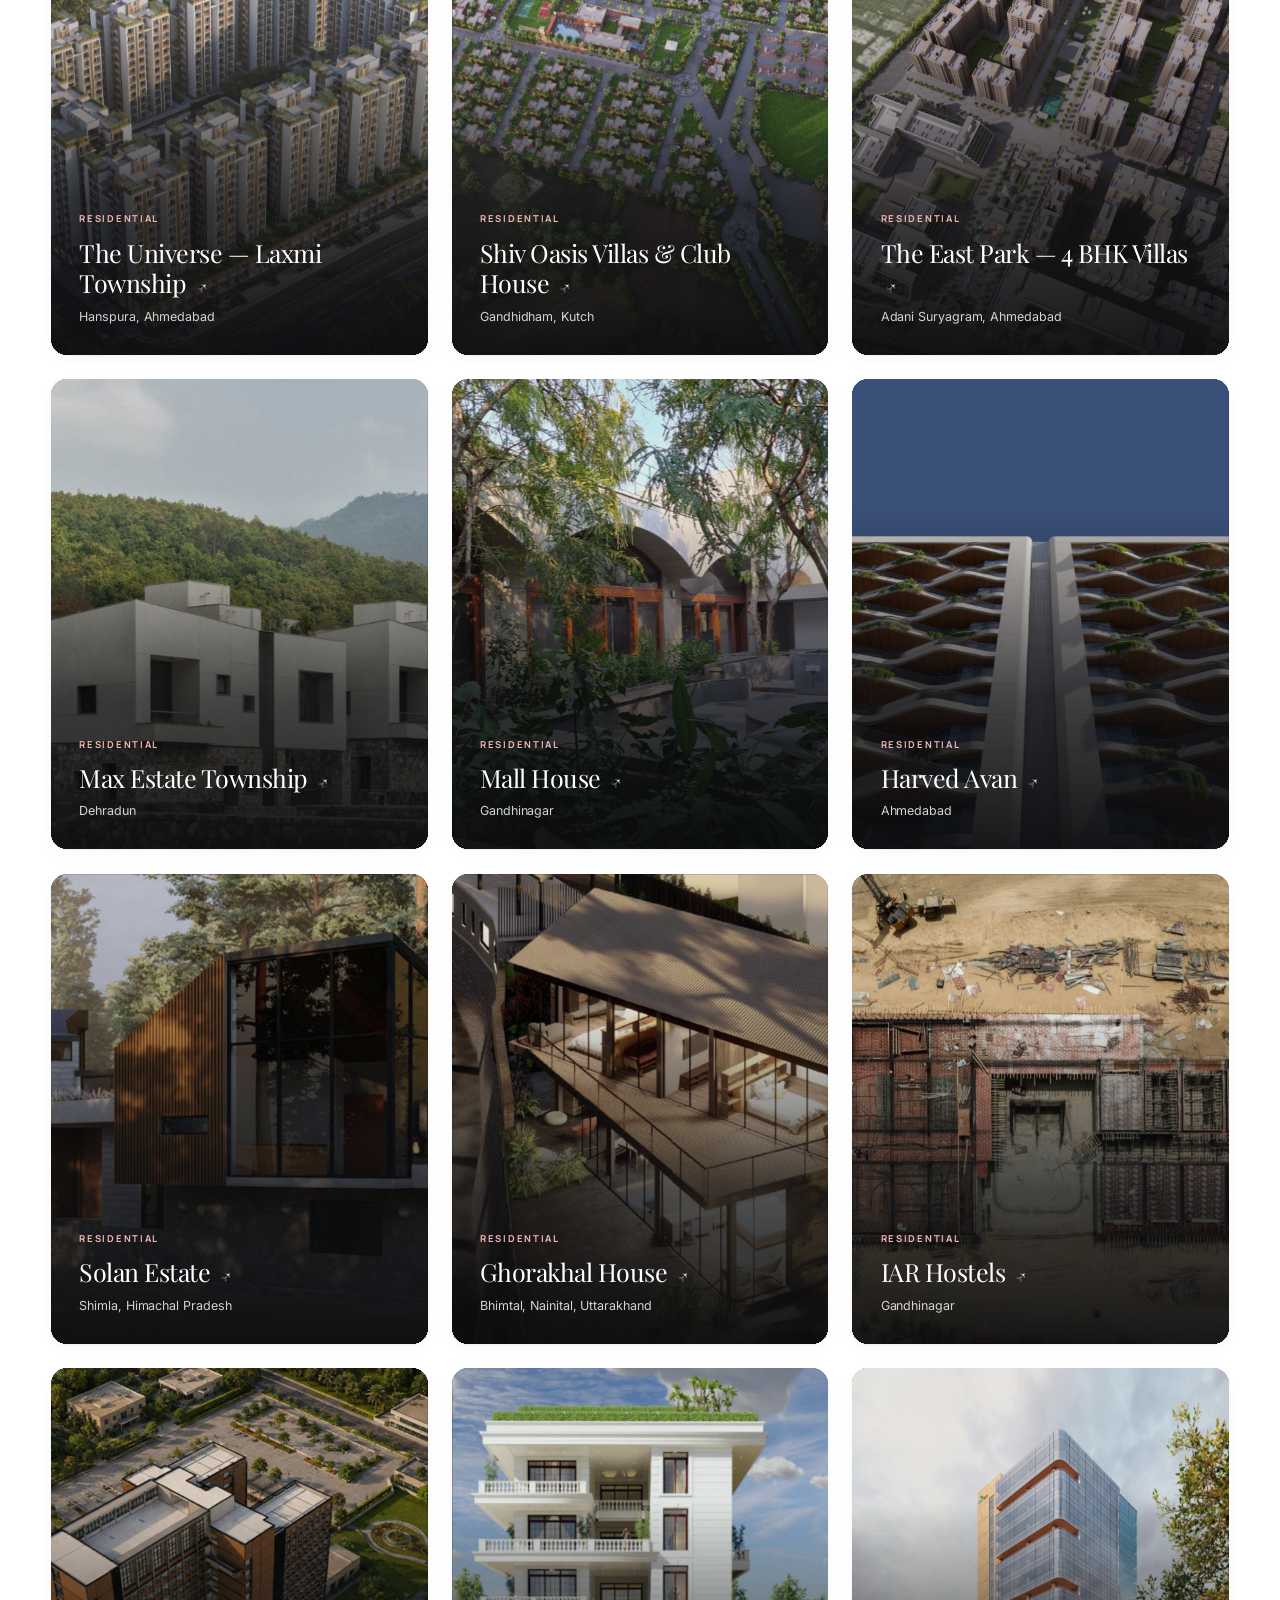
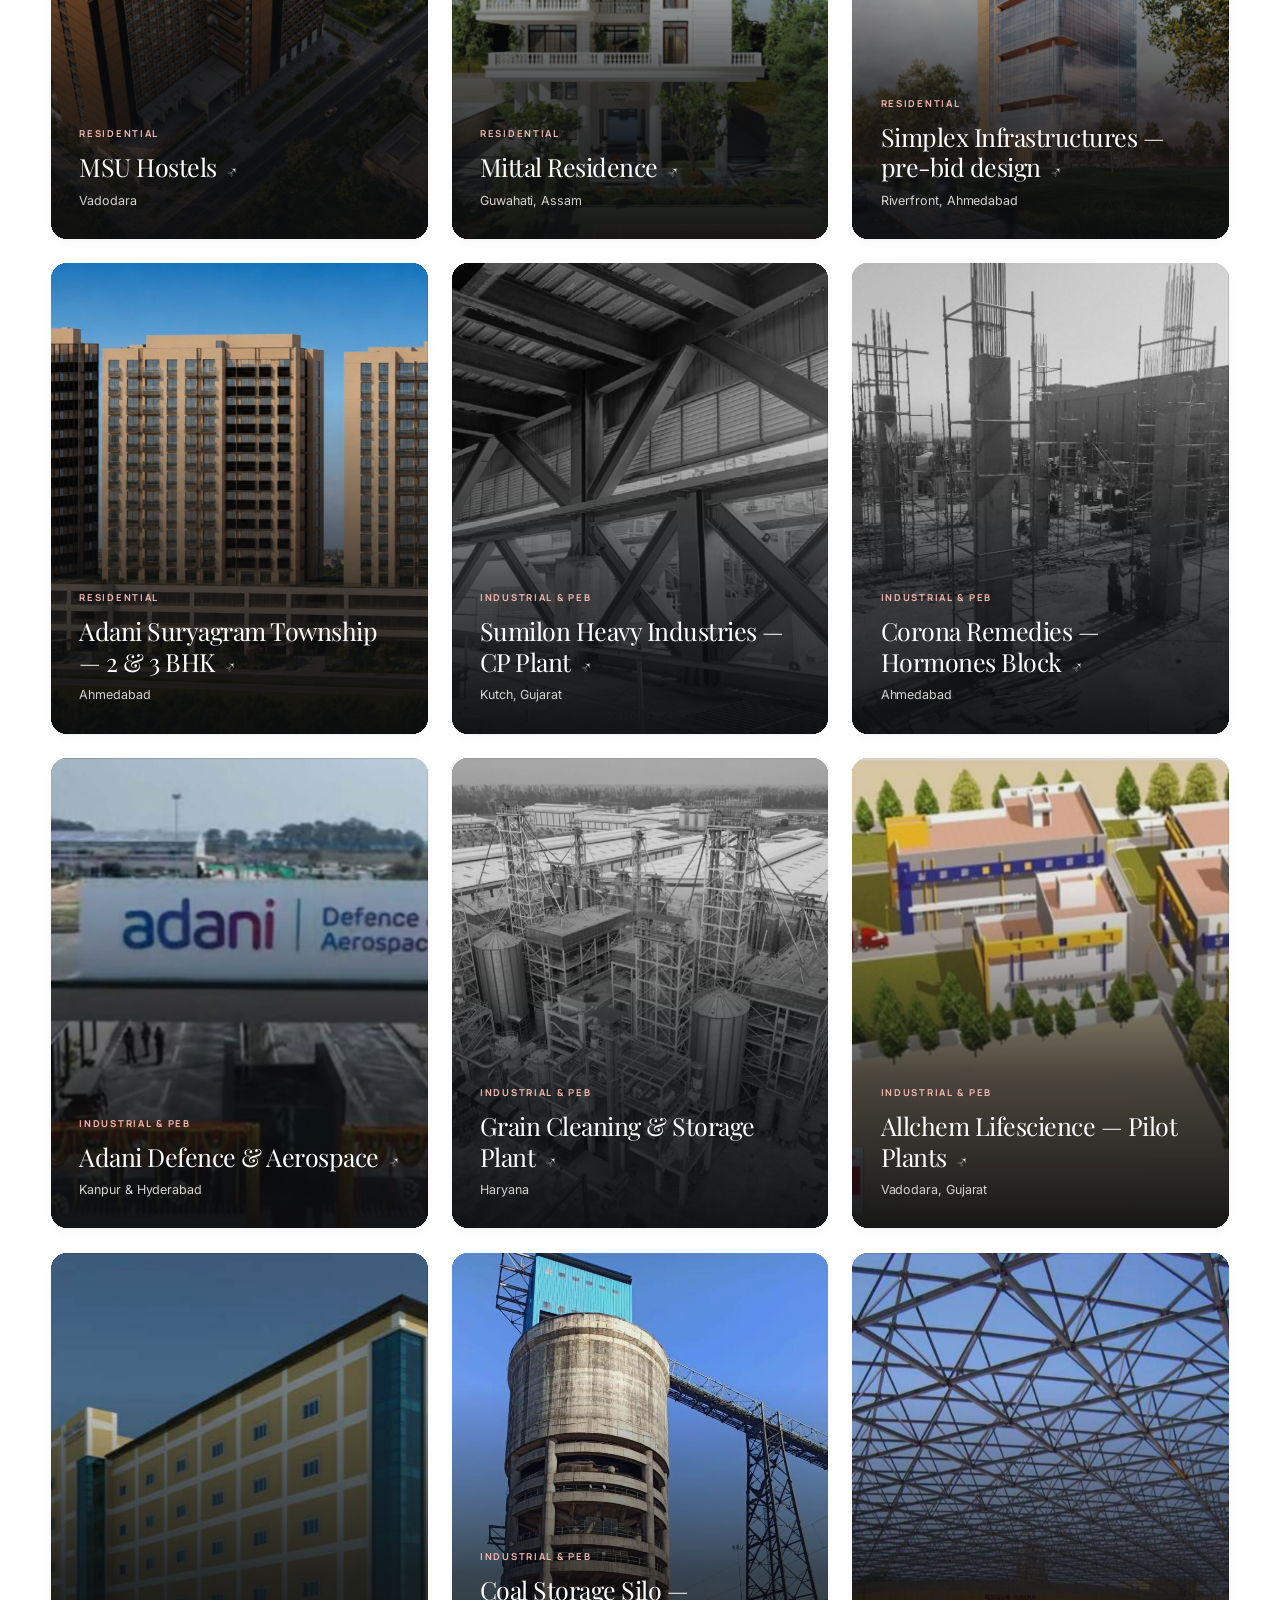
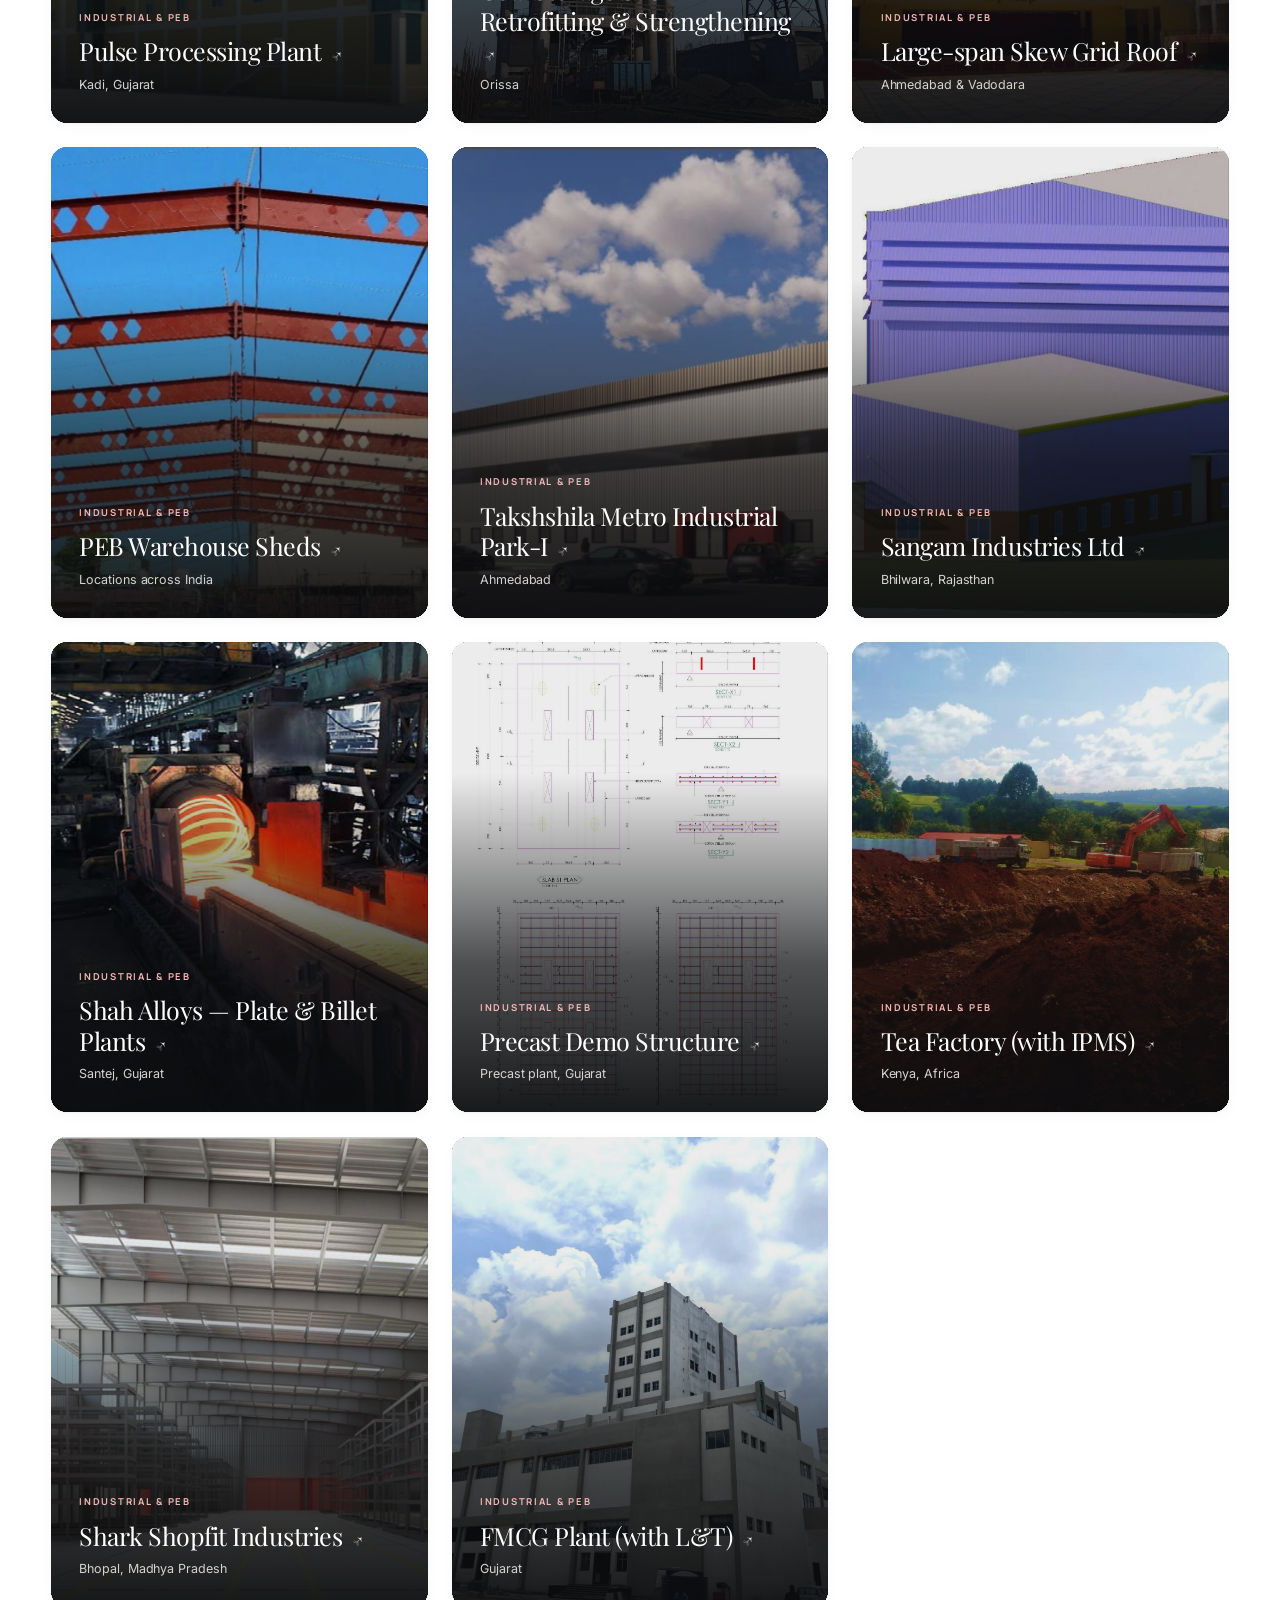
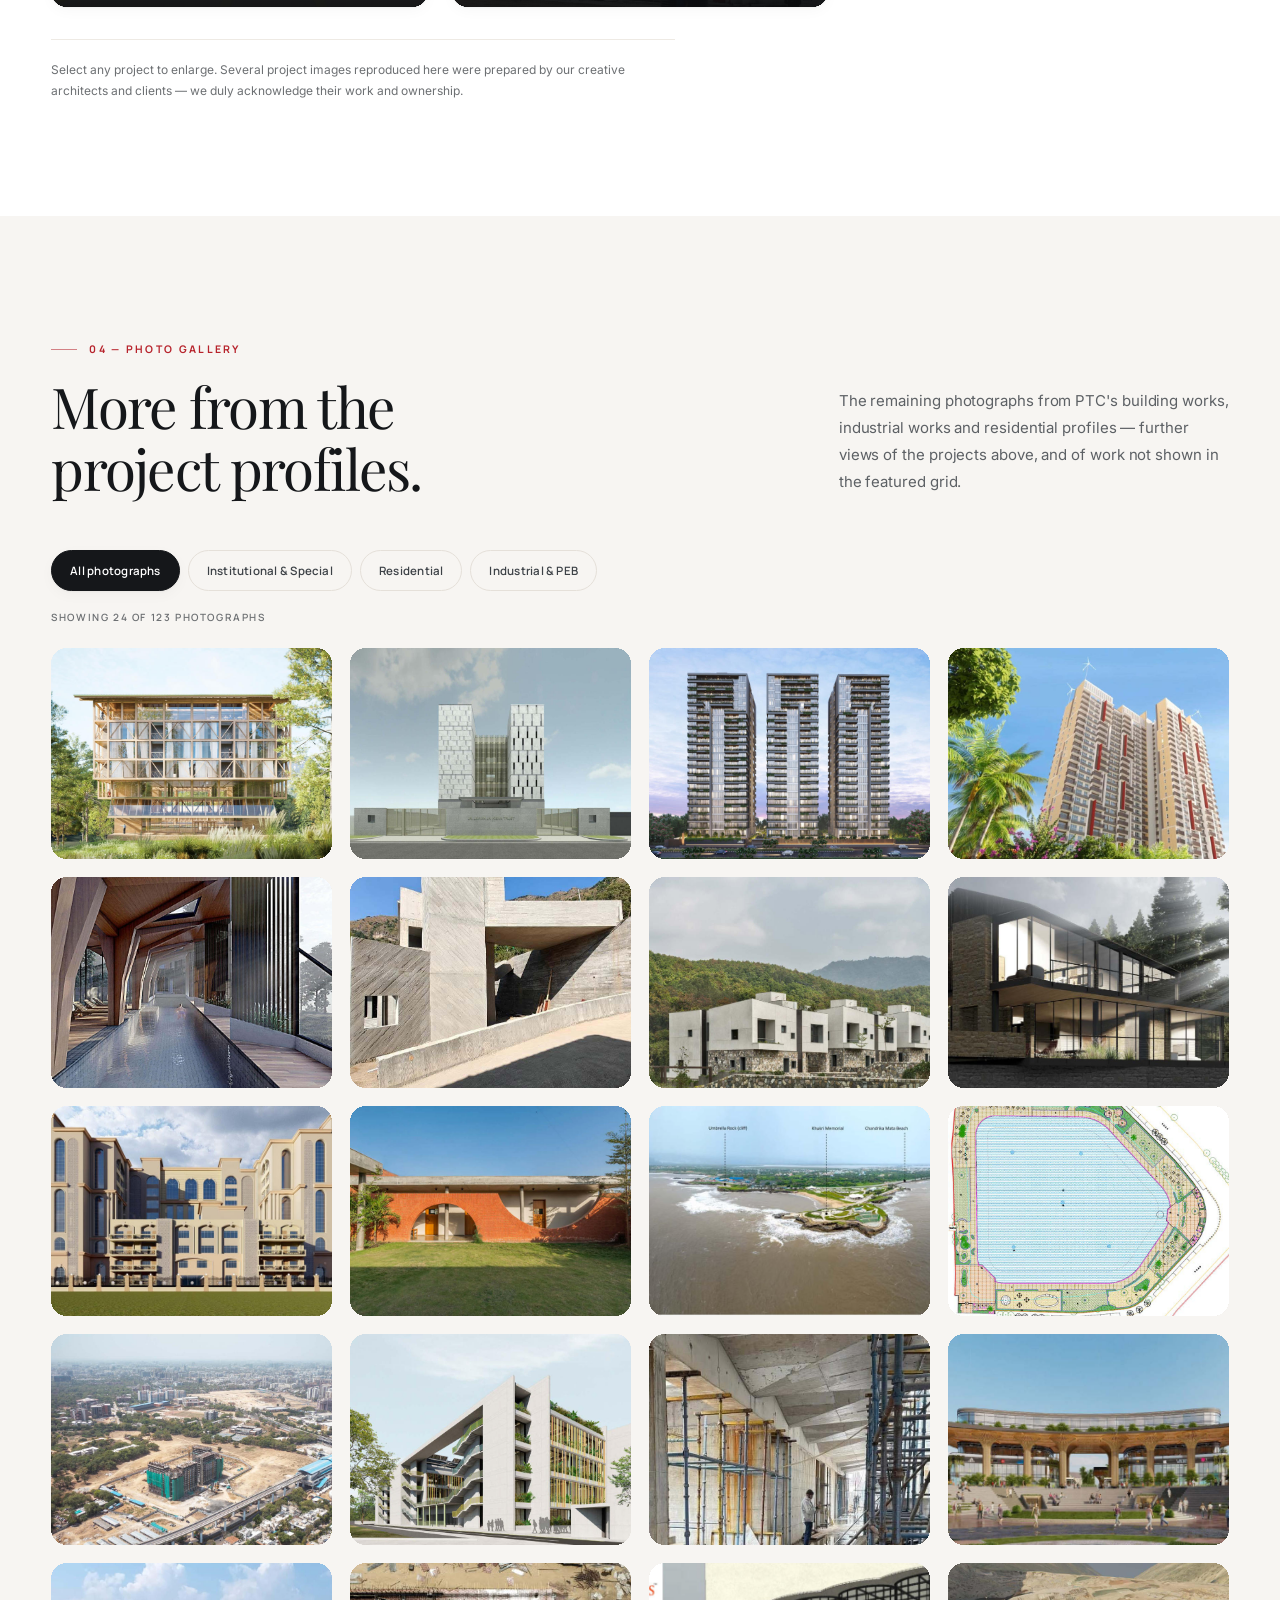
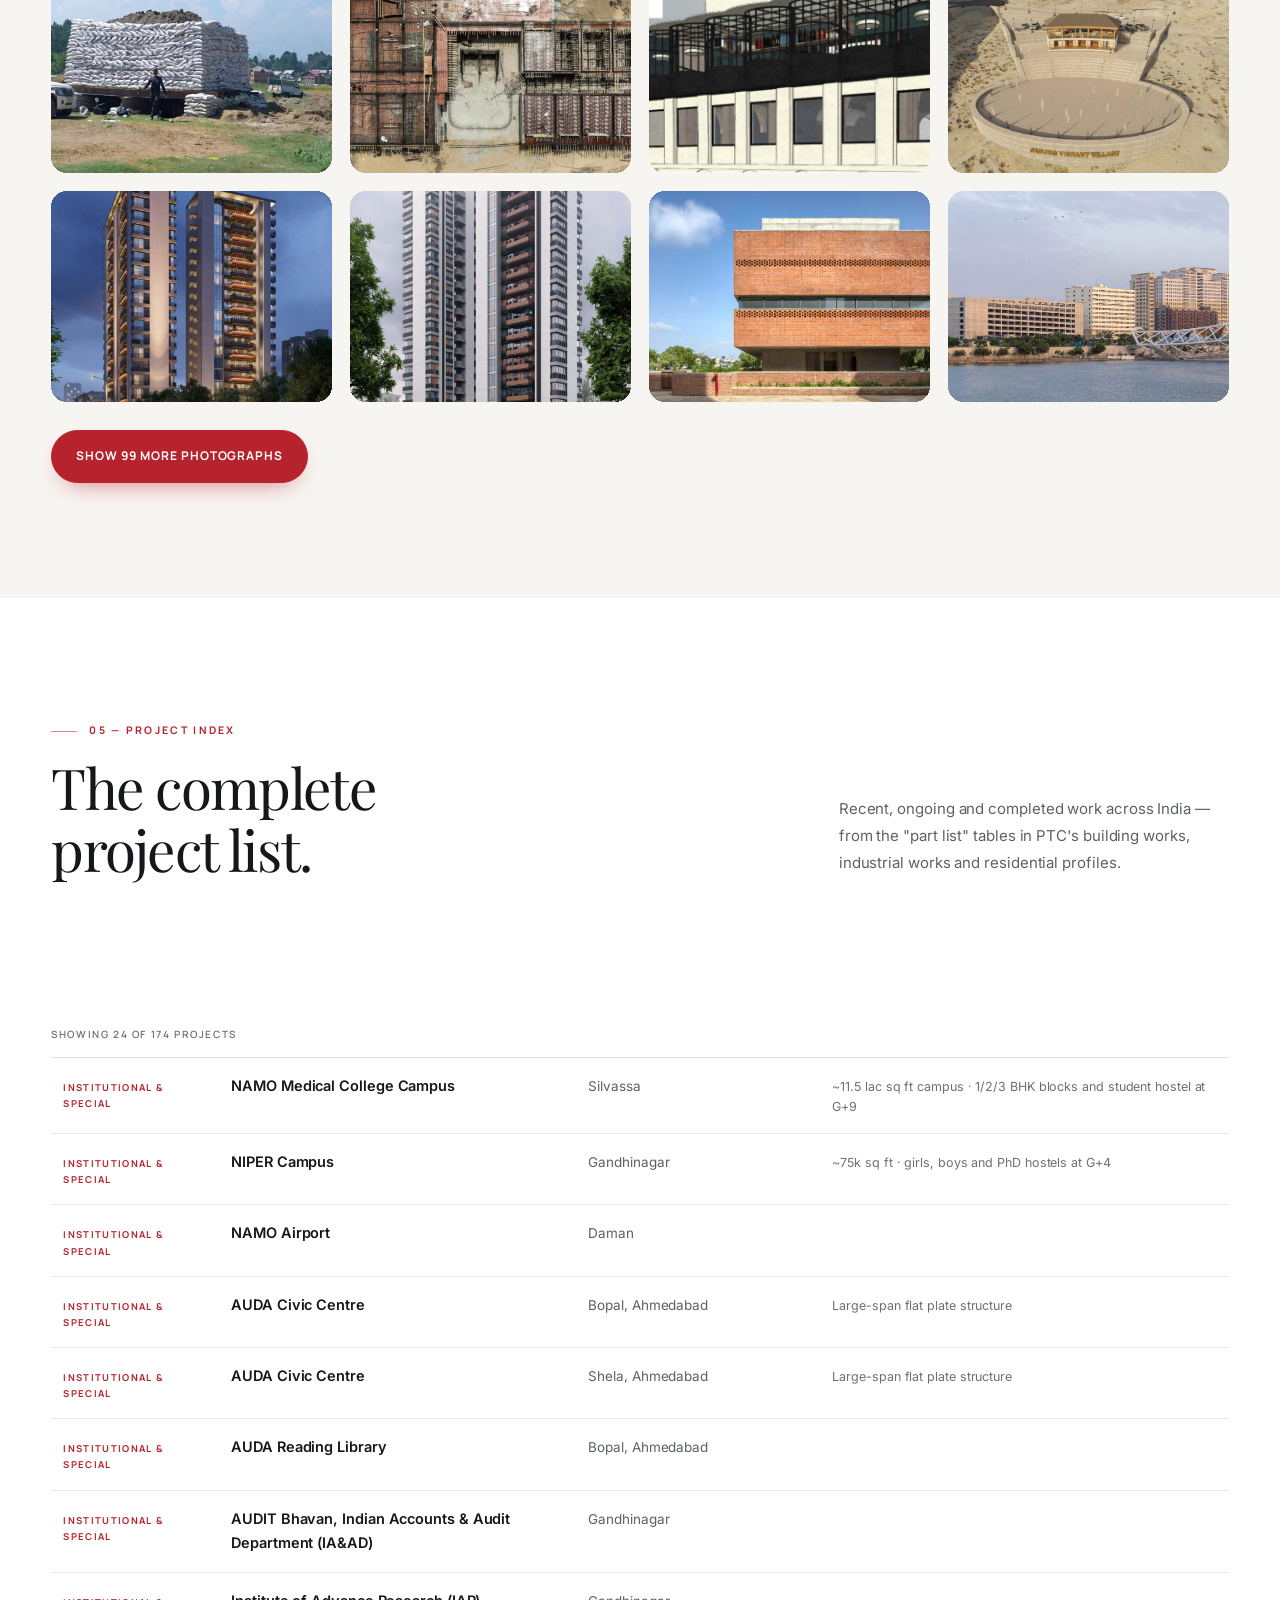
==== commit b3fddb97: "Refactor logo and footer branding styles for improved visual consistency and accessibility" ====
--- a/PTC_Premium_Architectural_Bold_Website/PTC_Premium_Website/index.html
+++ b/PTC_Premium_Architectural_Bold_Website/PTC_Premium_Website/index.html
@@ -77,17 +77,21 @@
 <div class="grain" aria-hidden="true"></div>
 <div class="loader" id="loader" aria-hidden="true">
   <div class="loaderMark">
-    <span class="bars"><i></i><i></i><i></i></span>
-    <span><strong>parvati techno consultants</strong><small>CIVIL &nbsp; | &nbsp; STRUCTURE &nbsp; | &nbsp; DESIGN</small></span>
+    <span class="bars" aria-hidden="true"><i></i><i></i><i></i></span>
+    <span class="rule" aria-hidden="true"></span>
+    <span class="wordmark"><strong>parvati techno consultants</strong><small>civil<span>|</span>structure<span>|</span>design</small></span>
   </div>
 </div>
 <div class="progress" id="progress" aria-hidden="true"></div>
 
 <header class="top" id="header">
   <div class="wrap nav">
-    <a class="logo" href="#home" aria-label="PTC home">
-      <span class="bars"><i></i><i></i><i></i></span>
-      <span><strong>parvati techno consultants</strong><small>CIVIL &nbsp; | &nbsp; STRUCTURE &nbsp; | &nbsp; DESIGN</small></span>
+    <a class="logo" href="#home" aria-label="Parvati Techno Consultants">
+      <span class="mark" aria-hidden="true">
+        <span class="bars"><i></i><i></i><i></i></span>
+        <span class="rule"></span>
+      </span>
+      <span class="wordmark"><strong>parvati techno consultants</strong><small>civil<span>|</span>structure<span>|</span>design</small></span>
     </a>
     <button class="menu" id="menu" aria-label="Open menu" aria-controls="nav" aria-expanded="false"><span class="menuLines" aria-hidden="true"><i></i><i></i></span></button>
     <nav class="navlinks" id="nav" aria-label="Main">
@@ -521,9 +525,10 @@
 <footer>
   <div class="wrap footTop">
     <div class="footBrand">
-      <a class="footLogo" href="#home" aria-label="PTC home">
+      <a class="footLogo" href="#home" aria-label="Parvati Techno Consultants">
         <span class="bars" aria-hidden="true"><i></i><i></i><i></i></span>
-        <span><strong>parvati techno consultants</strong><small>CIVIL &nbsp;|&nbsp; STRUCTURE &nbsp;|&nbsp; DESIGN</small></span>
+        <span class="rule" aria-hidden="true"></span>
+        <span class="wordmark"><strong>parvati techno consultants</strong><small>civil<span>|</span>structure<span>|</span>design</small></span>
       </a>
       <p>Integrated structural, architectural, civil and pre-engineered building consultancy — practising from Ahmedabad across India.</p>
     </div>
--- a/PTC_Premium_Architectural_Bold_Website/PTC_Premium_Website/styles.css
+++ b/PTC_Premium_Architectural_Bold_Website/PTC_Premium_Website/styles.css
@@ -185,27 +185,26 @@
 }
 .top.scrolled .nav{height:70px}
 
-.logo{display:flex;align-items:center;gap:13px;min-width:0}
-.bars{
-  height:38px;width:32px;display:flex;align-items:flex-end;gap:5px;
-  border-right:1px solid #ffffff40;padding-right:10px;flex:none;
-}
-.bars i{display:block;width:3px;border-radius:1px;background:var(--accent);transition:height .35s var(--ease)}
-.bars i:nth-child(1){height:20px}
-.bars i:nth-child(2){height:36px;background:#e05a5f}
-.bars i:nth-child(3){height:26px}
-.logo:hover .bars i:nth-child(1){height:31px}
-.logo:hover .bars i:nth-child(2){height:20px}
-.logo:hover .bars i:nth-child(3){height:37px}
-.logo strong{
-  display:block;font-family:var(--ui);font-size:15.5px;font-weight:800;
-  letter-spacing:-.035em;line-height:1.15;white-space:nowrap;
-}
-.logo small{
-  display:block;margin-top:3px;
-  font-family:var(--ui);font-size:8.5px;font-weight:600;
-  letter-spacing:.2em;color:#ffffffb3;
-}
+/* brand lockup — three red bars | hairline | lowercase wordmark */
+.logo{--mark:46px;display:flex;align-items:center;gap:15px;min-width:0;color:#fff}
+.mark{display:flex;align-items:center;gap:15px;flex:none}
+.bars{display:flex;align-items:flex-end;gap:6px;height:var(--mark);flex:none}
+.bars i{display:block;width:3px;background:var(--accent)}
+.bars i:nth-child(1){height:calc(var(--mark) * .74)}
+.bars i:nth-child(2){height:var(--mark)}
+.bars i:nth-child(3){height:calc(var(--mark) * .76)}
+.rule{width:1px;height:calc(var(--mark) * .74);background:#ffffff59;flex:none}
+.wordmark{display:block;min-width:0}
+.wordmark strong{
+  display:block;font-family:var(--ui);font-size:17px;font-weight:800;
+  letter-spacing:-.025em;line-height:1.1;white-space:nowrap;
+}
+.wordmark small{
+  display:flex;align-items:center;gap:11px;margin-top:5px;
+  font-family:var(--ui);font-size:10.5px;font-weight:500;
+  letter-spacing:.005em;line-height:1;color:#ffffffb3;white-space:nowrap;
+}
+.wordmark small span{color:#ffffff80;font-weight:400}
 
 .navlinks{
   display:flex;align-items:center;gap:clamp(16px,2vw,30px);
@@ -871,13 +870,11 @@
   gap:clamp(26px,4vw,48px);
   padding-bottom:46px;border-bottom:1px solid #ffffff12;
 }
-.footBrand .footLogo{display:flex;align-items:center;gap:13px;color:#fff;margin-bottom:18px}
-.footBrand .bars{height:34px;border-right-color:#ffffff2e}
-.footBrand .bars i:nth-child(1){height:17px}
-.footBrand .bars i:nth-child(2){height:32px}
-.footBrand .bars i:nth-child(3){height:23px}
-.footBrand strong{display:block;font-family:var(--ui);font-size:14.5px;font-weight:800;letter-spacing:-.03em;line-height:1.2}
-.footBrand small{display:block;margin-top:3px;font-family:var(--ui);font-size:8px;font-weight:600;letter-spacing:.2em;color:#8d8f8d}
+.footBrand .footLogo{--mark:40px;display:flex;align-items:center;gap:14px;color:#fff;margin-bottom:20px}
+.footBrand .footLogo .rule{background:#ffffff4a}
+.footBrand .wordmark strong{font-size:15.5px}
+.footBrand .wordmark small{font-size:10px;margin-top:4px;color:#9b9d9b}
+.footBrand .wordmark small span{color:#8b8d8b}
 .footBrand p{max-width:300px;font-size:13px;line-height:1.8;color:#949694;margin:0}
 
 .footCol h4{
@@ -989,13 +986,14 @@
   transition:opacity .55s var(--ease),visibility .55s var(--ease);
 }
 .js .loader.done{opacity:0;visibility:hidden;pointer-events:none}
-.loaderMark{display:flex;align-items:center;gap:16px}
+.loaderMark{--mark:56px;display:flex;align-items:center;gap:22px}
+.loaderMark .wordmark strong{font-size:22px}
+.loaderMark .wordmark small{font-size:12px;gap:13px;margin-top:6px;color:#a5a7a5}
+.loaderMark .rule{background:#ffffff4a}
 .loaderMark .bars i{animation:barPulse 1.1s ease-in-out infinite}
 .loaderMark .bars i:nth-child(2){animation-delay:.15s}
 .loaderMark .bars i:nth-child(3){animation-delay:.3s}
-.loaderMark strong{display:block;font-family:var(--ui);font-size:18px;font-weight:800;letter-spacing:-.03em}
-.loaderMark small{display:block;margin-top:4px;font-family:var(--ui);font-size:8.5px;letter-spacing:.22em;color:#a5a7a5}
-@keyframes barPulse{0%,100%{height:12px}50%{height:36px}}
+@keyframes barPulse{0%,100%{height:16px}50%{height:56px}}
 
 /* ============================================================
    Scroll reveal
@@ -1109,7 +1107,10 @@
   .stages article:first-child{border-top:0}
   .stages article:nth-child(2){border-top:1px solid var(--line-soft)}
   .vm,.leadfacts{grid-template-columns:1fr}
-  .logo strong{font-size:14px}
+  .logo{--mark:38px;gap:13px}
+  .logo .mark{gap:12px}
+  .logo .wordmark strong{font-size:14px}
+  .logo .wordmark small{font-size:8.5px;gap:8px;margin-top:4px}
   .sectionhead h2{font-size:clamp(30px,8.4vw,38px)}
   .footTop{grid-template-columns:1fr;gap:28px}
   .footBottom{flex-direction:column;align-items:flex-start;gap:6px}
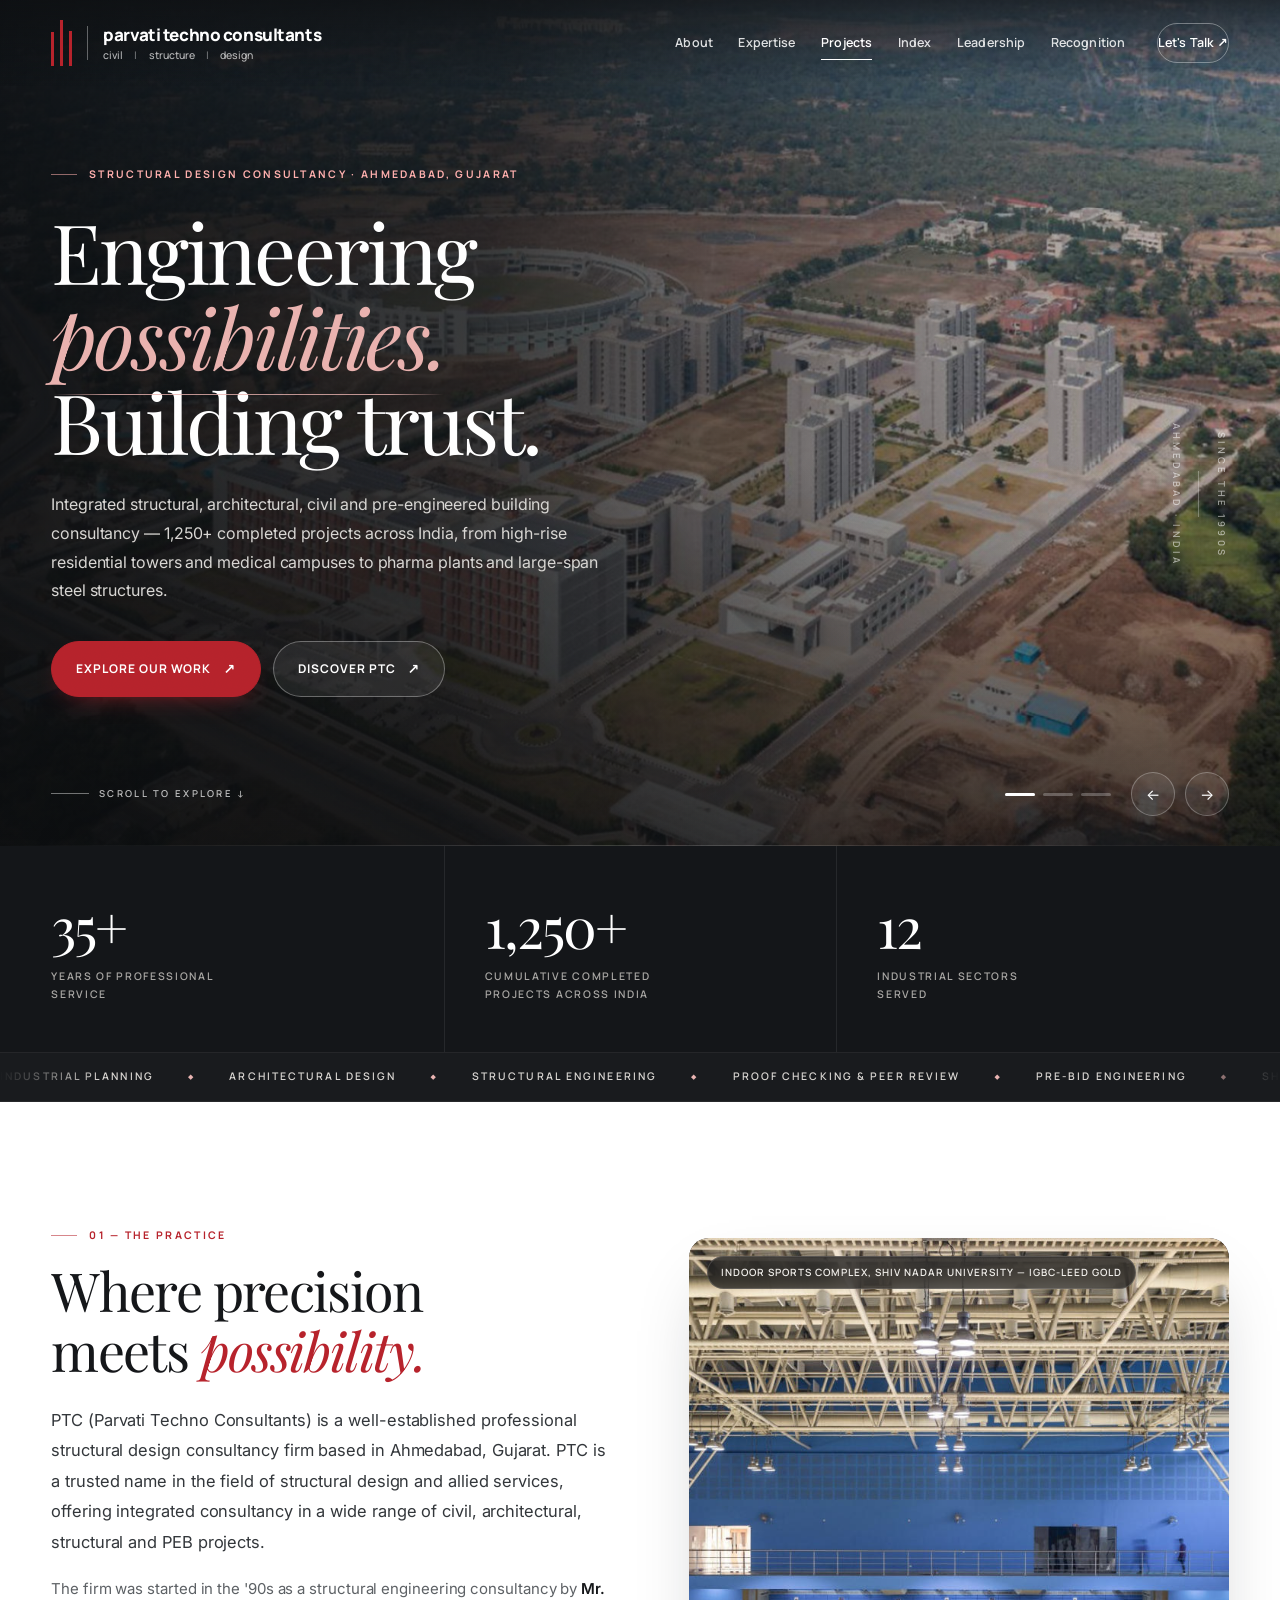
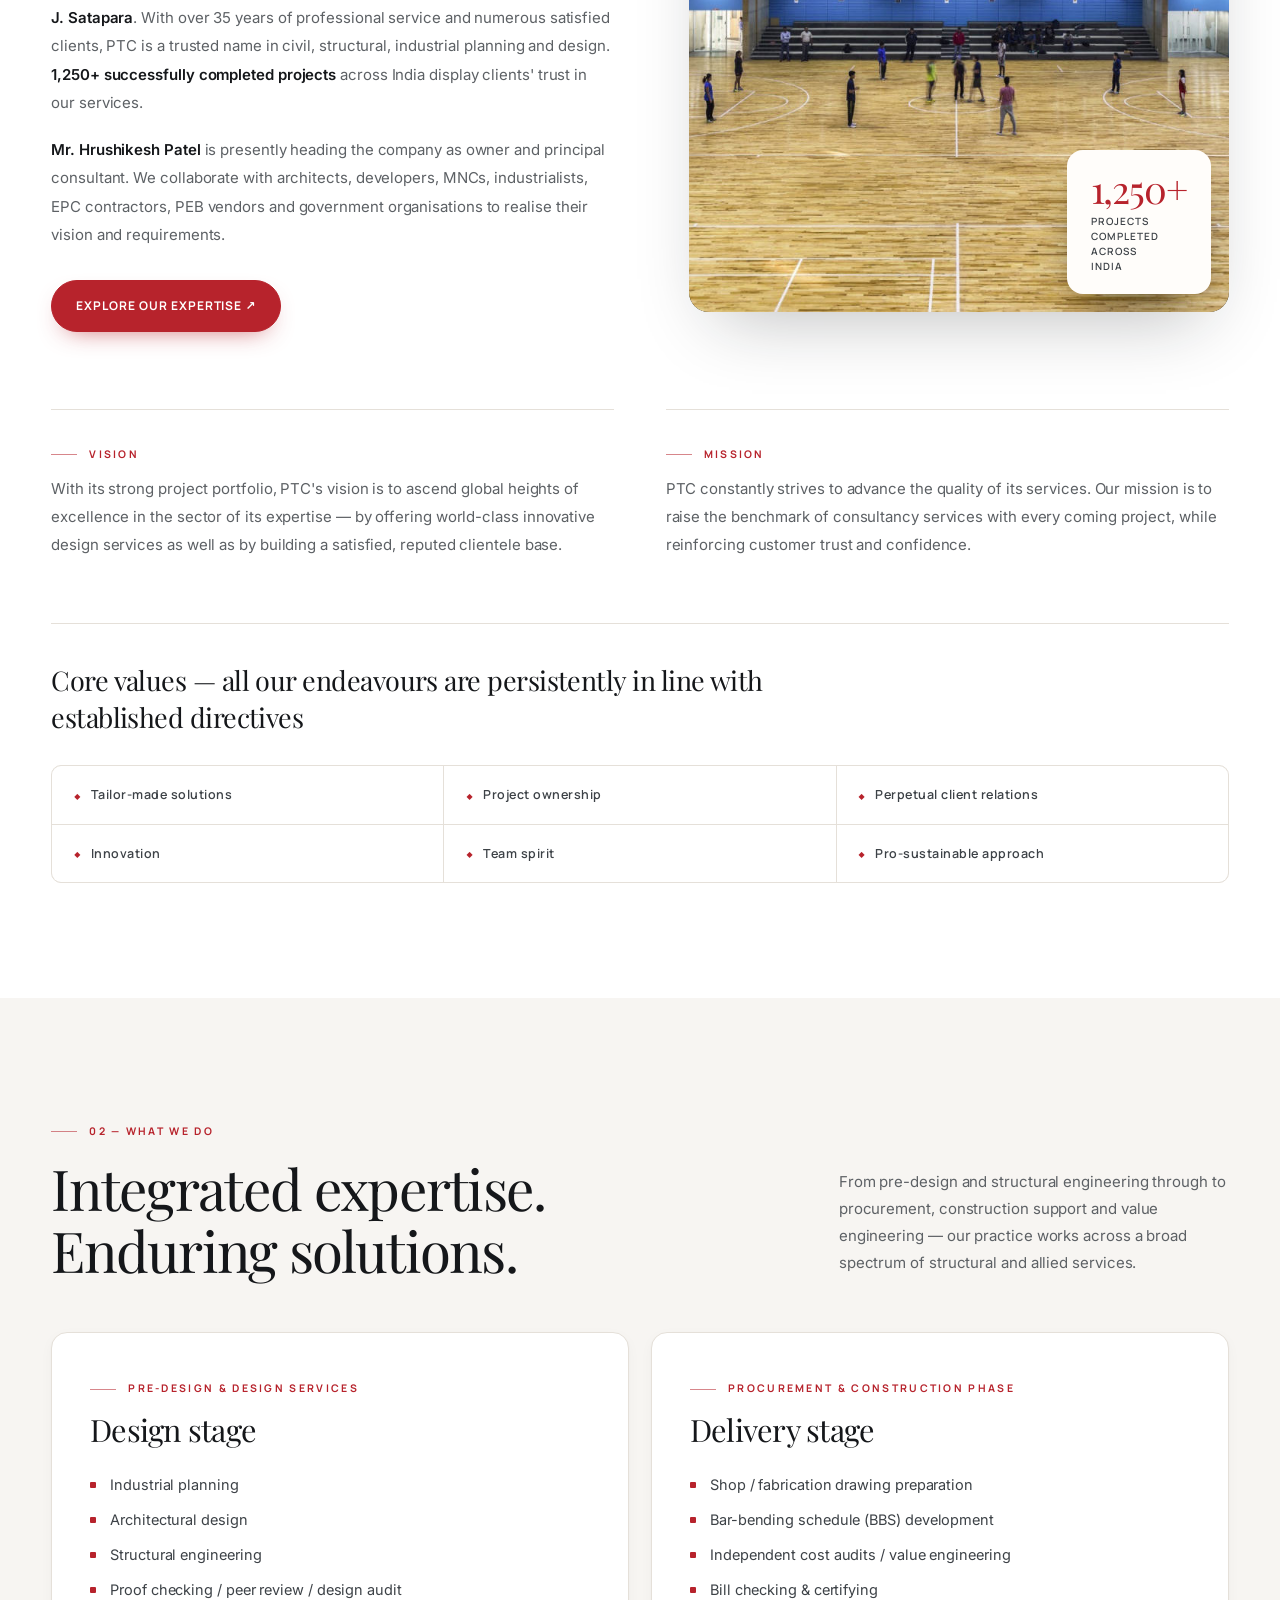
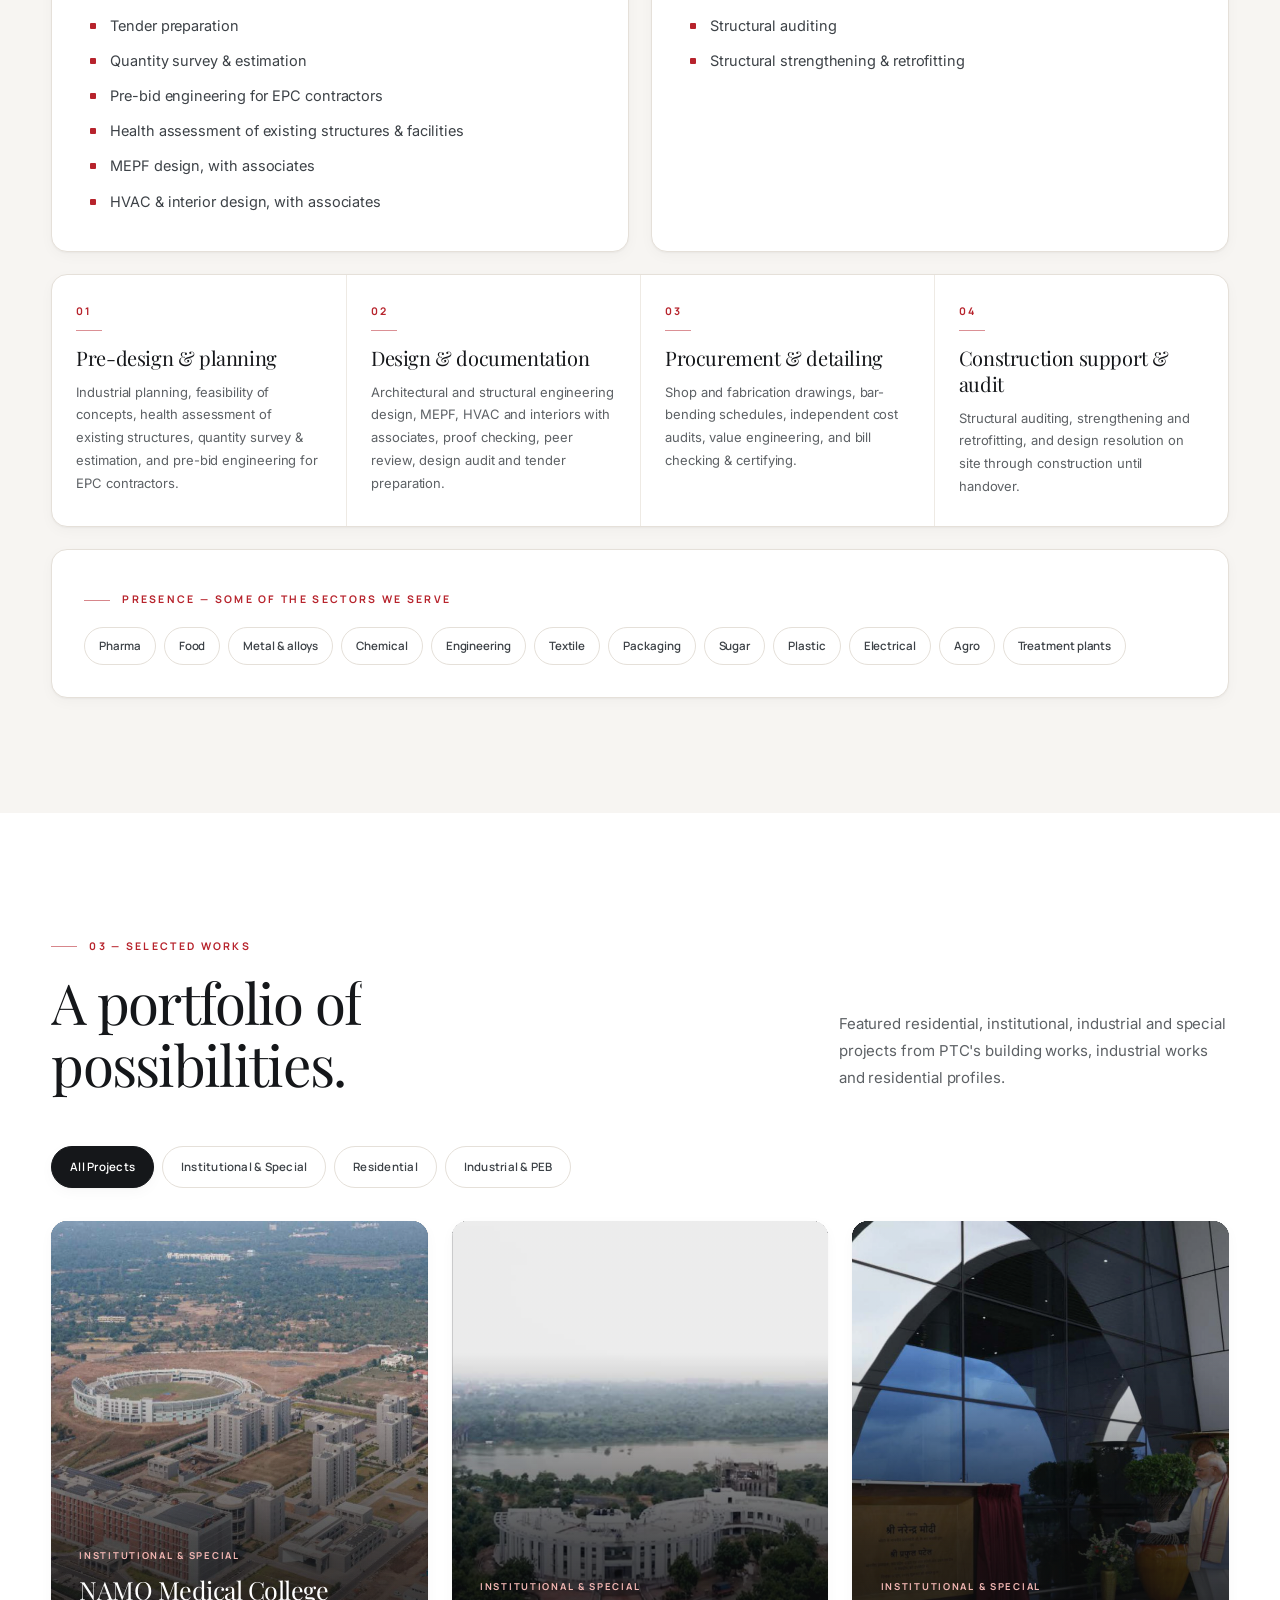
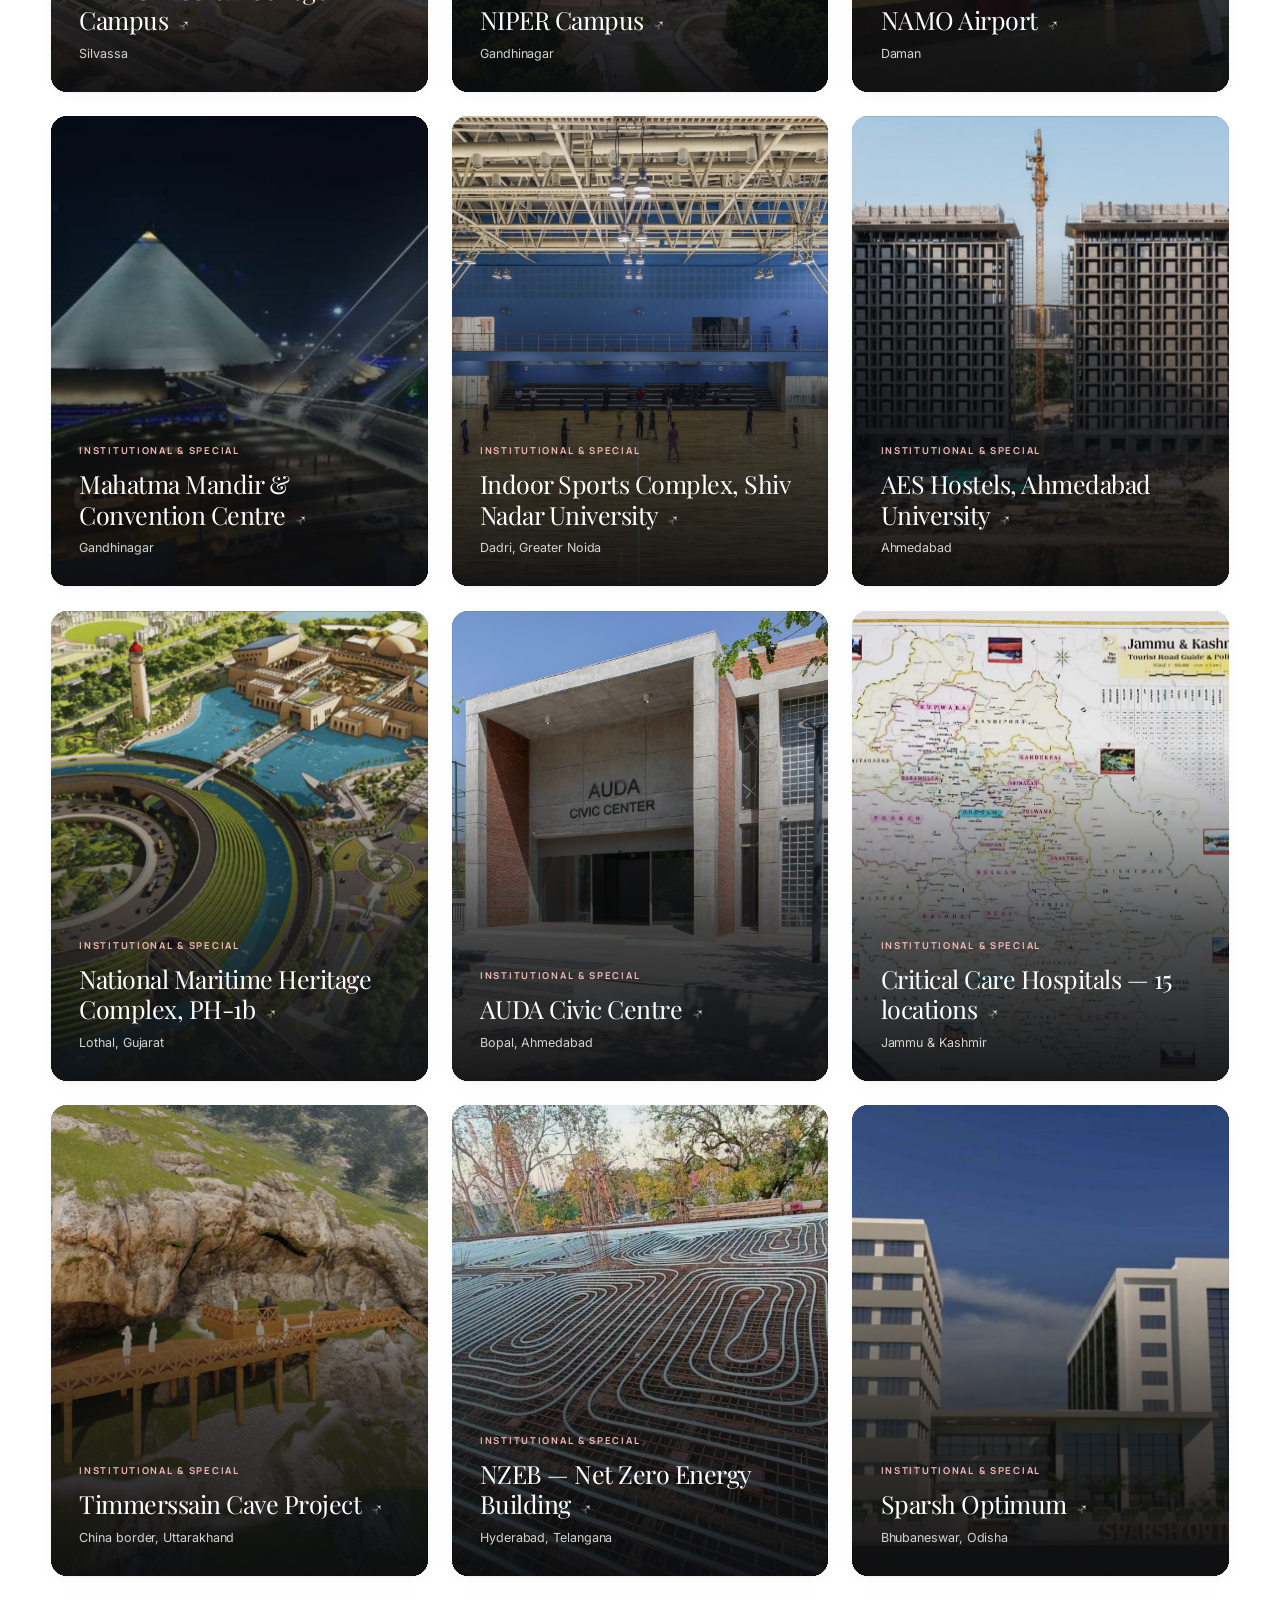
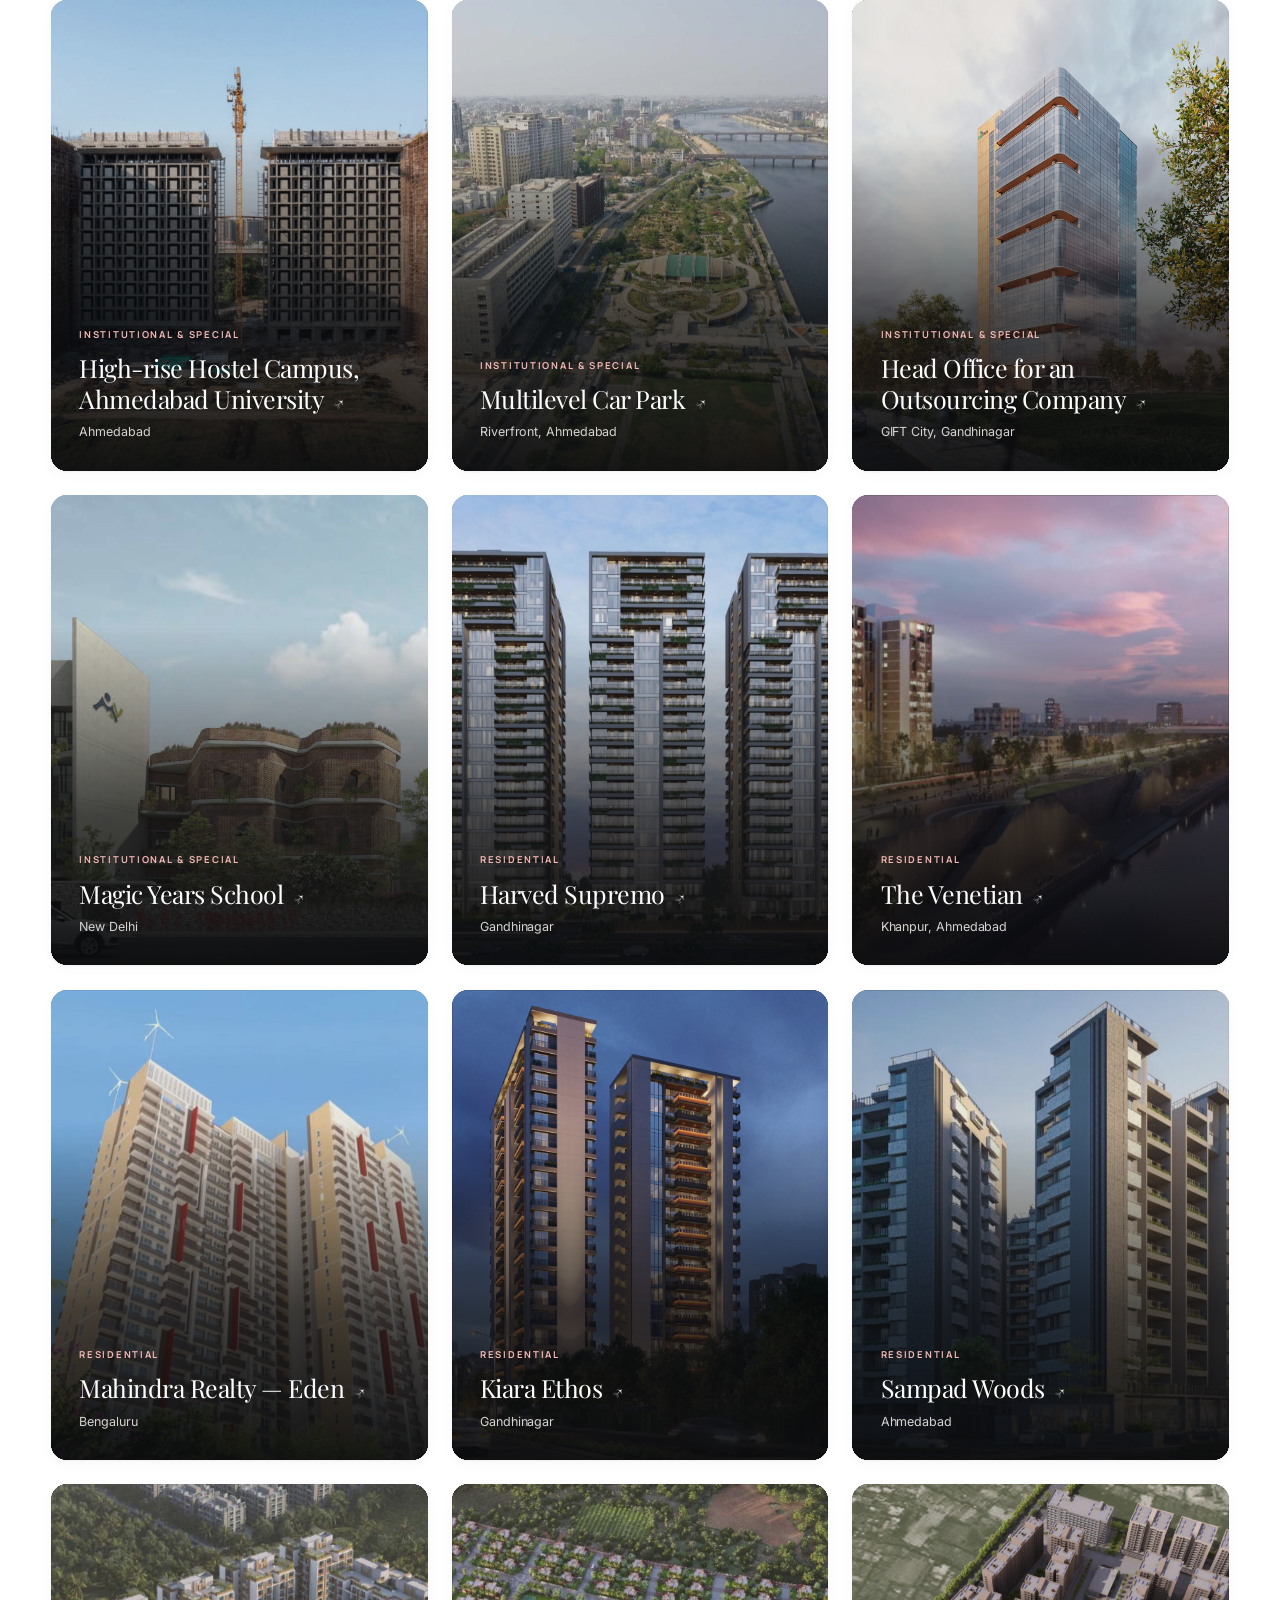
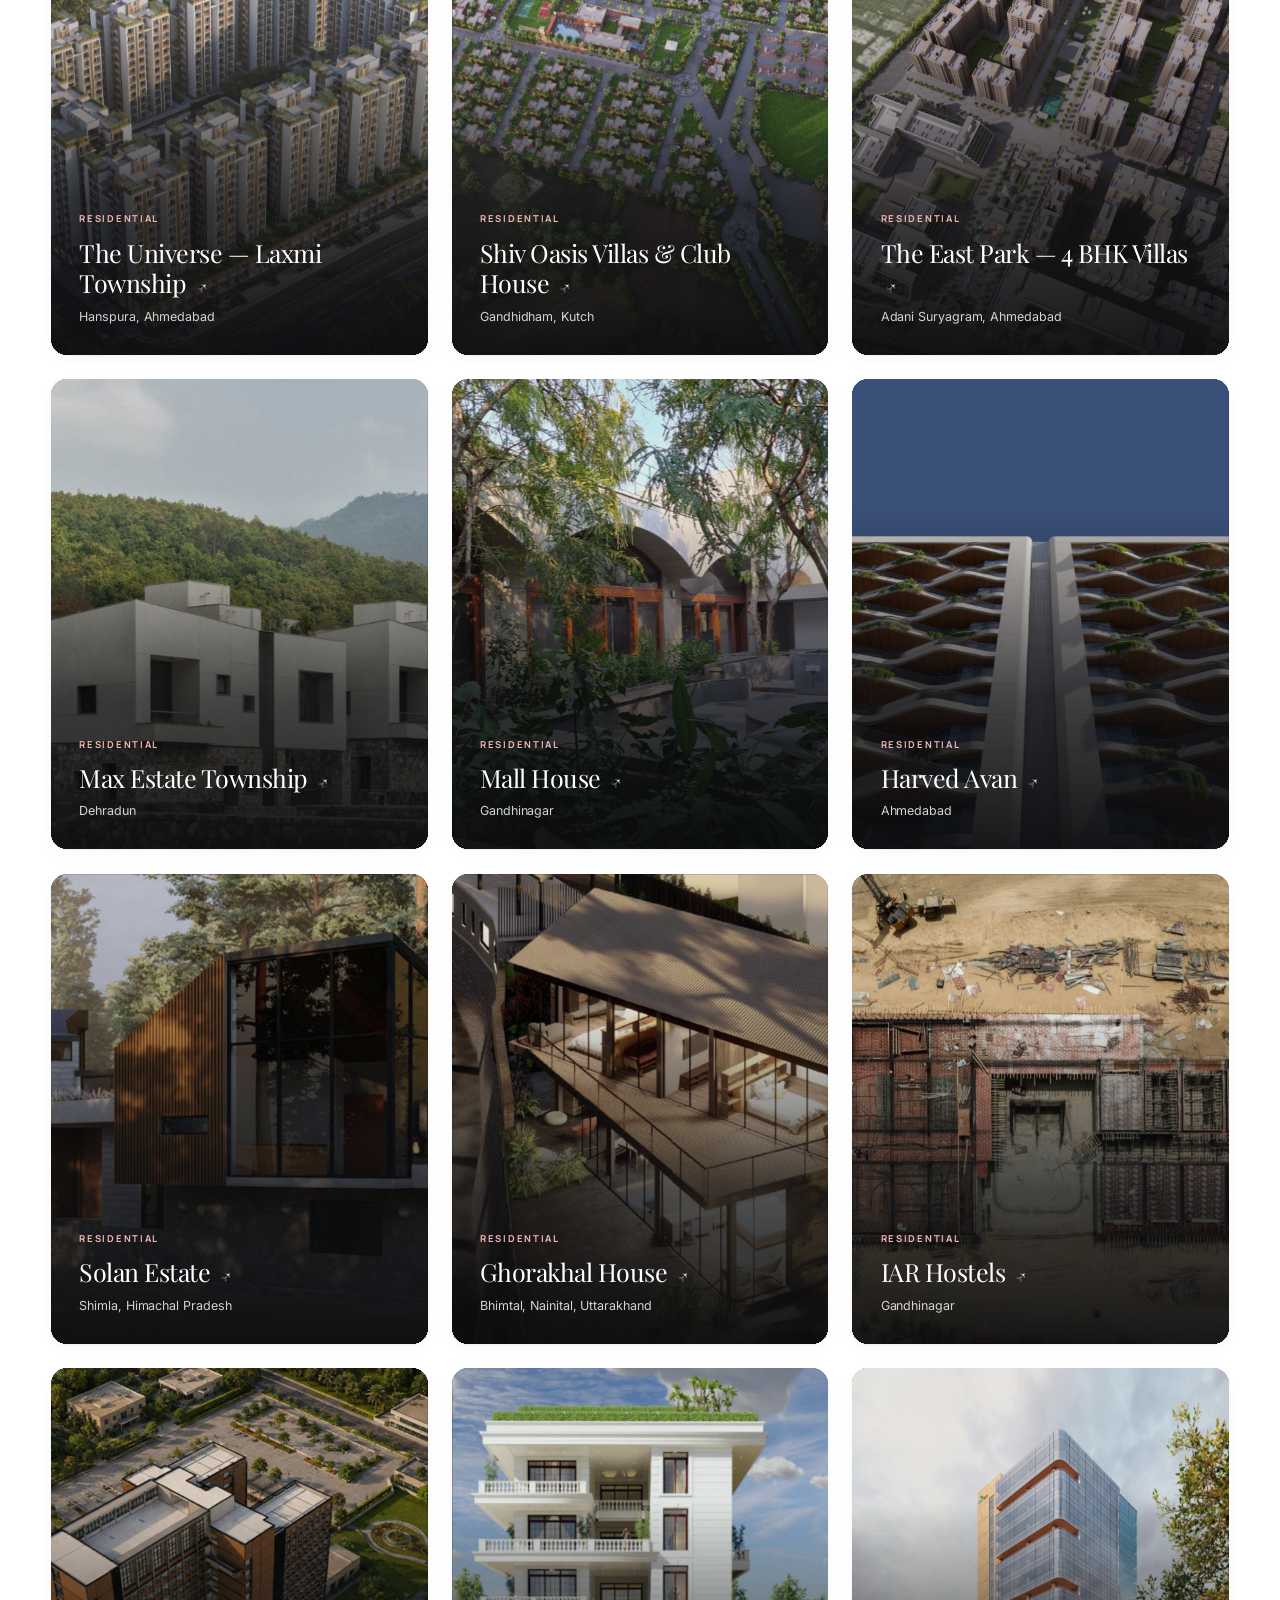
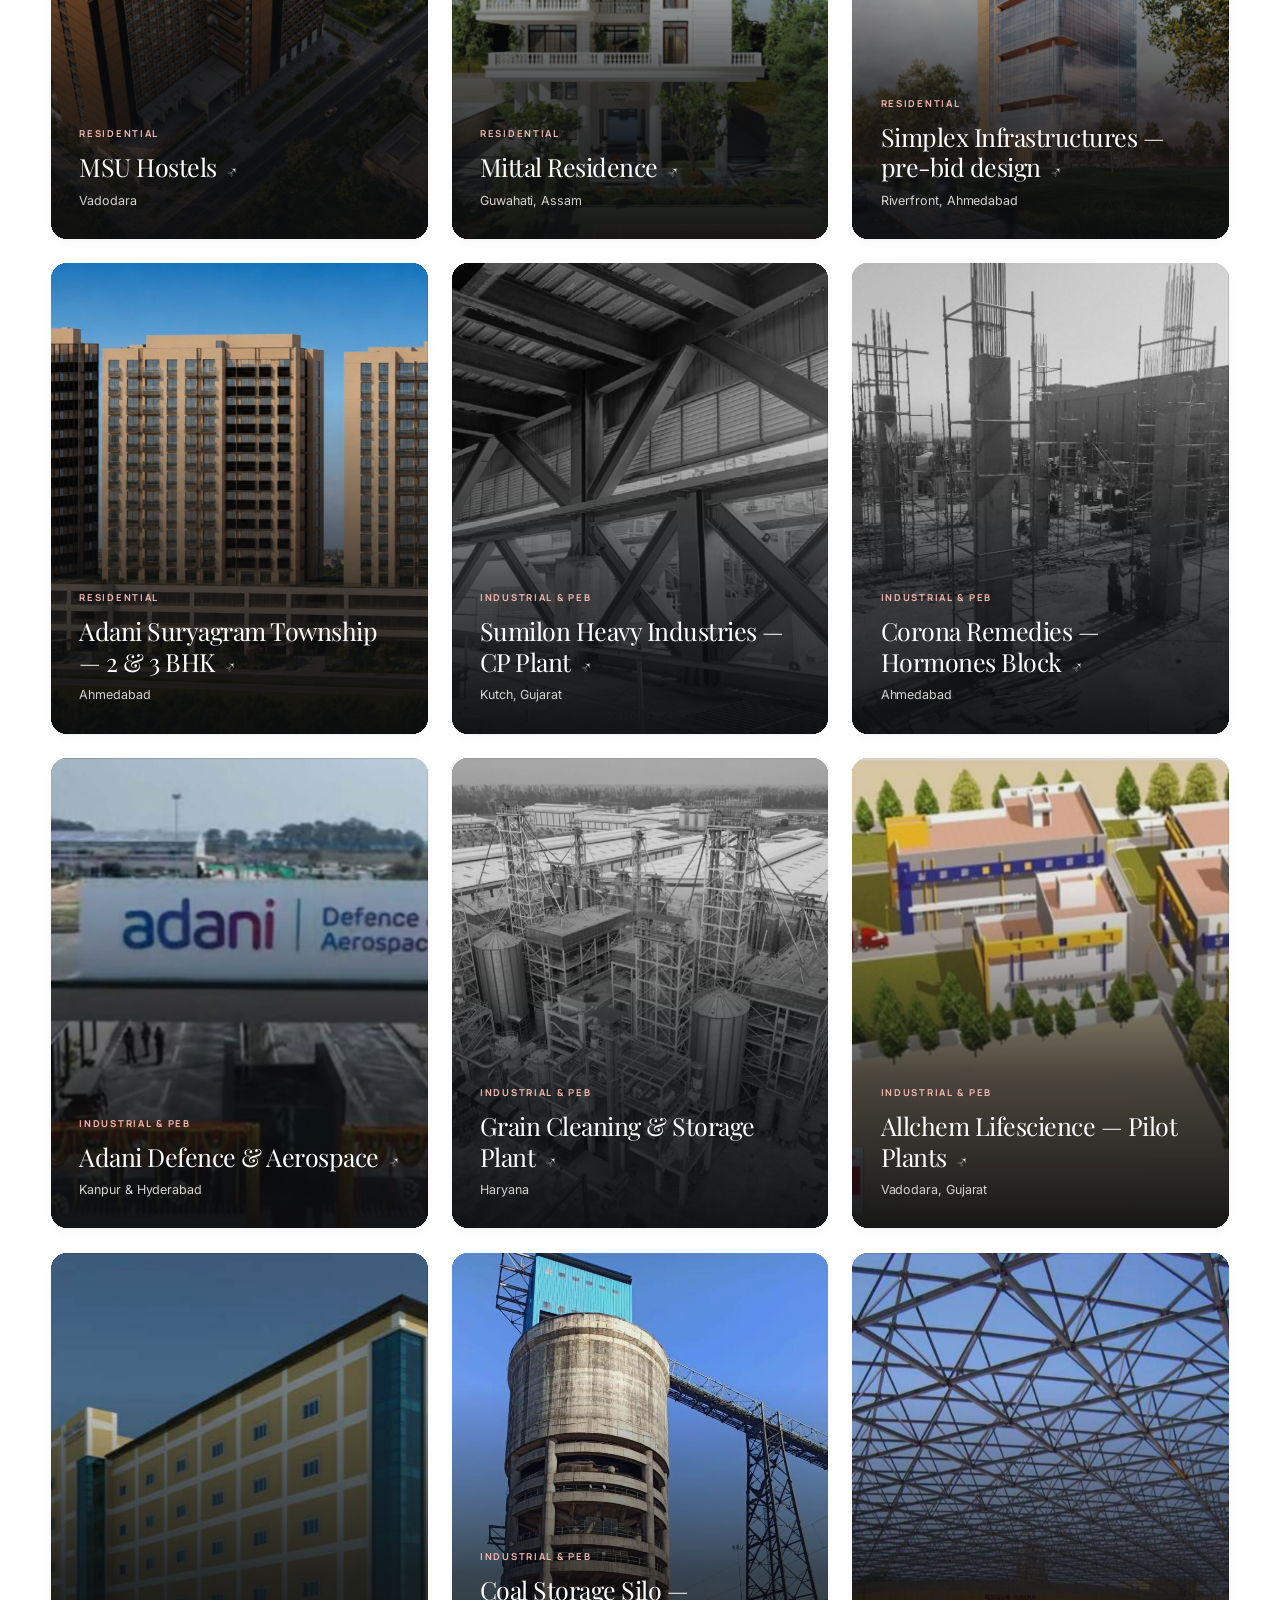
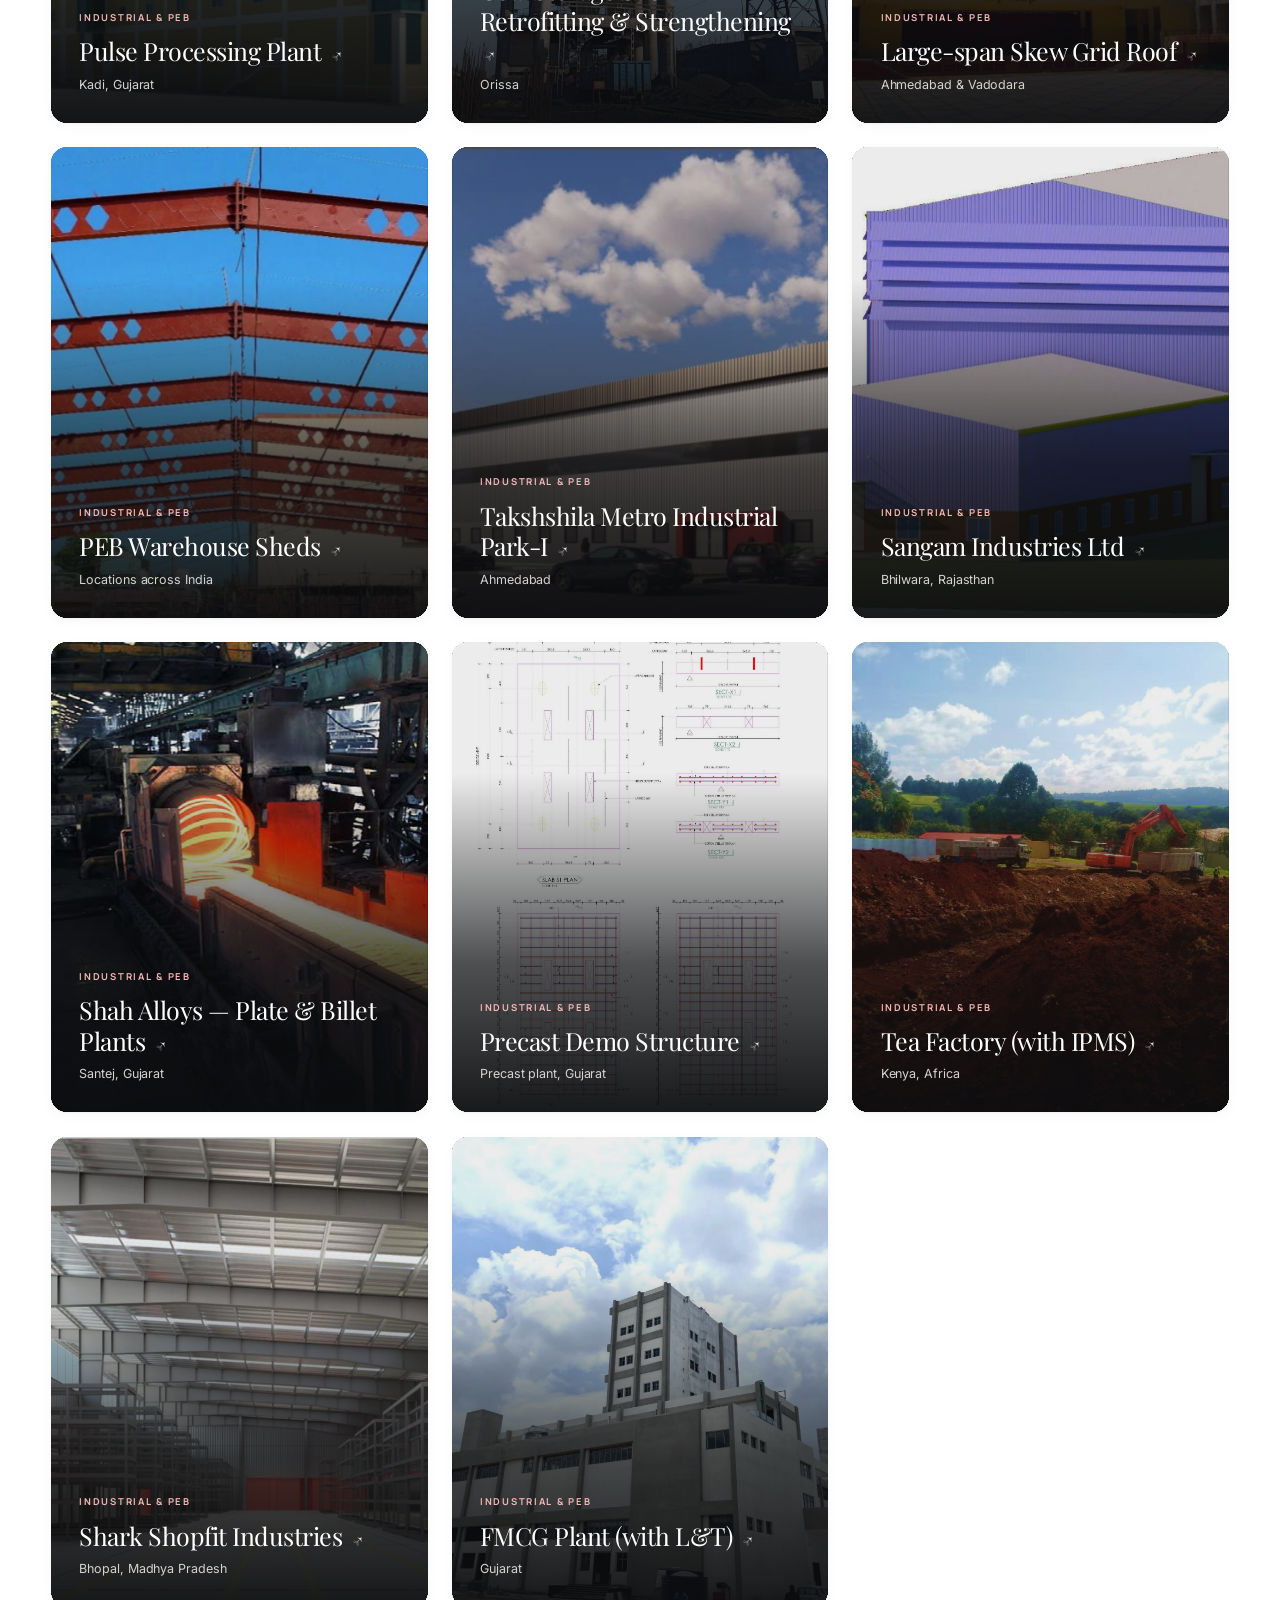
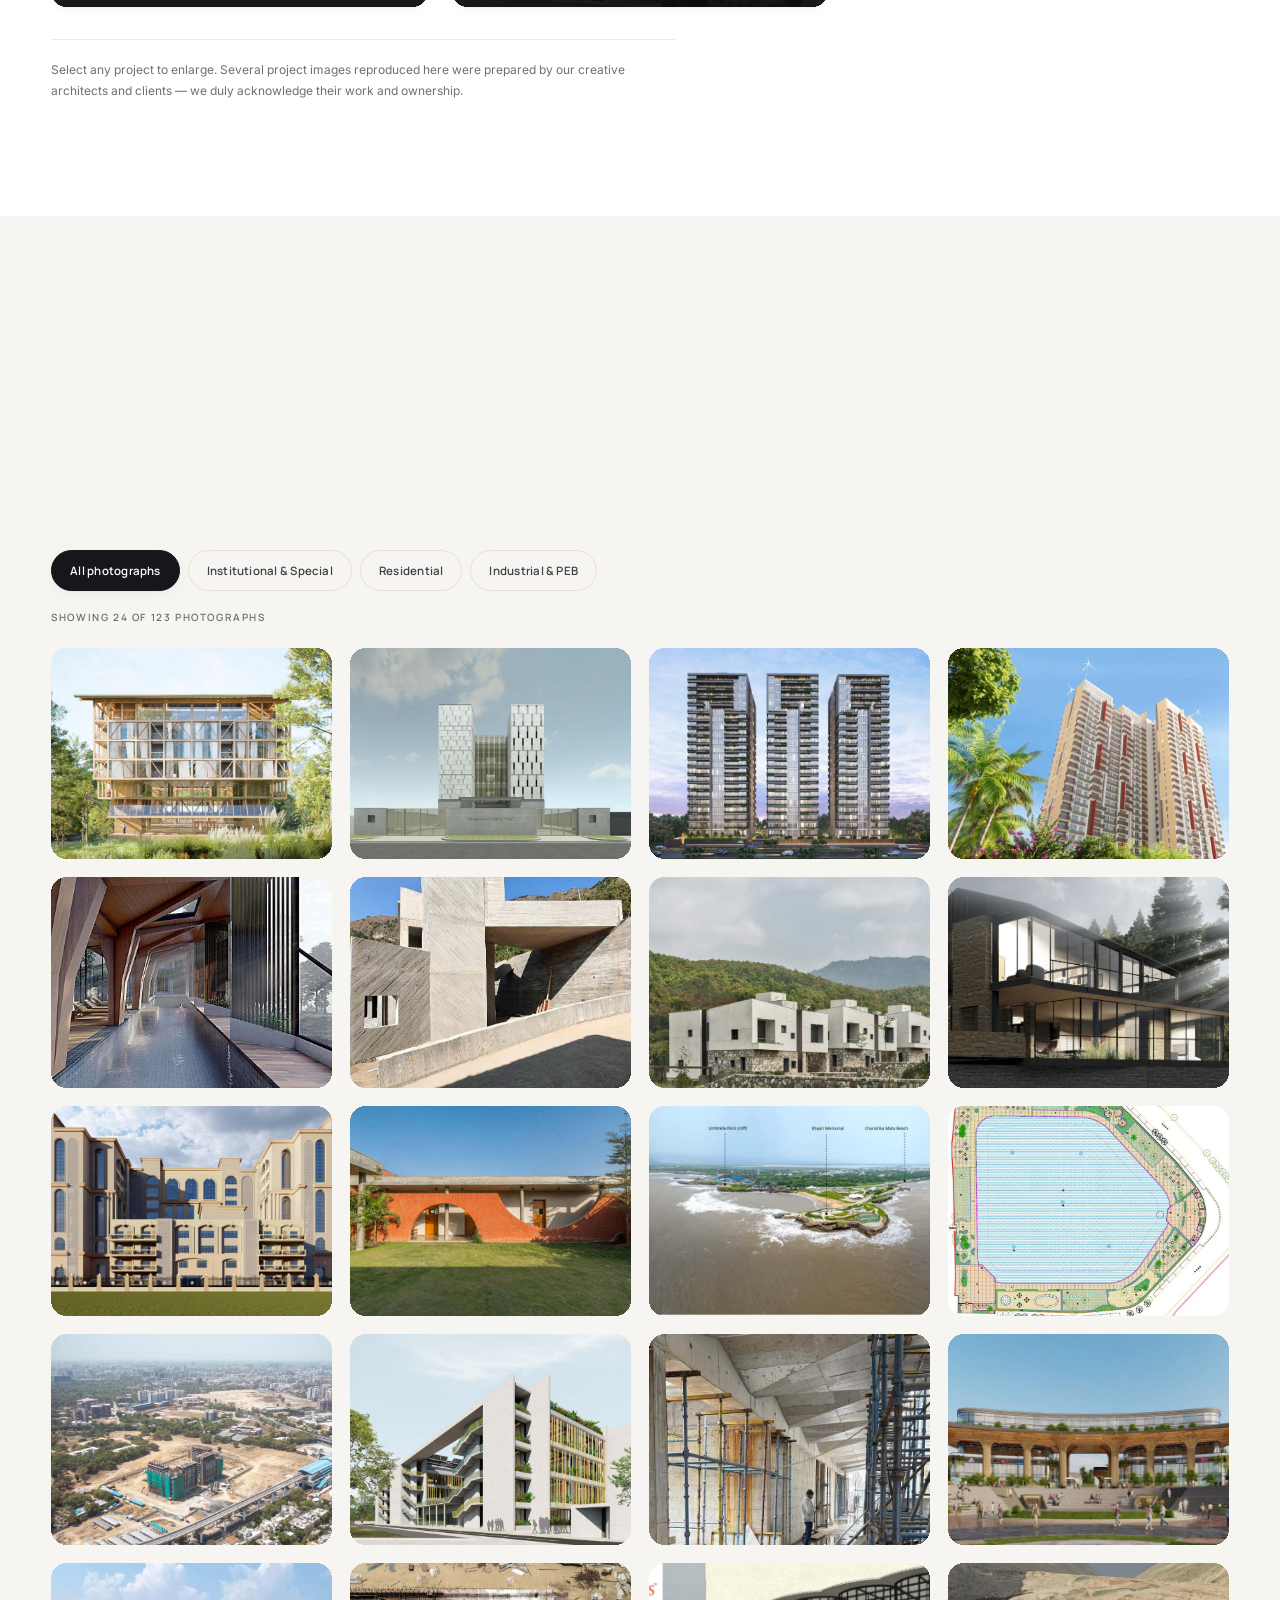
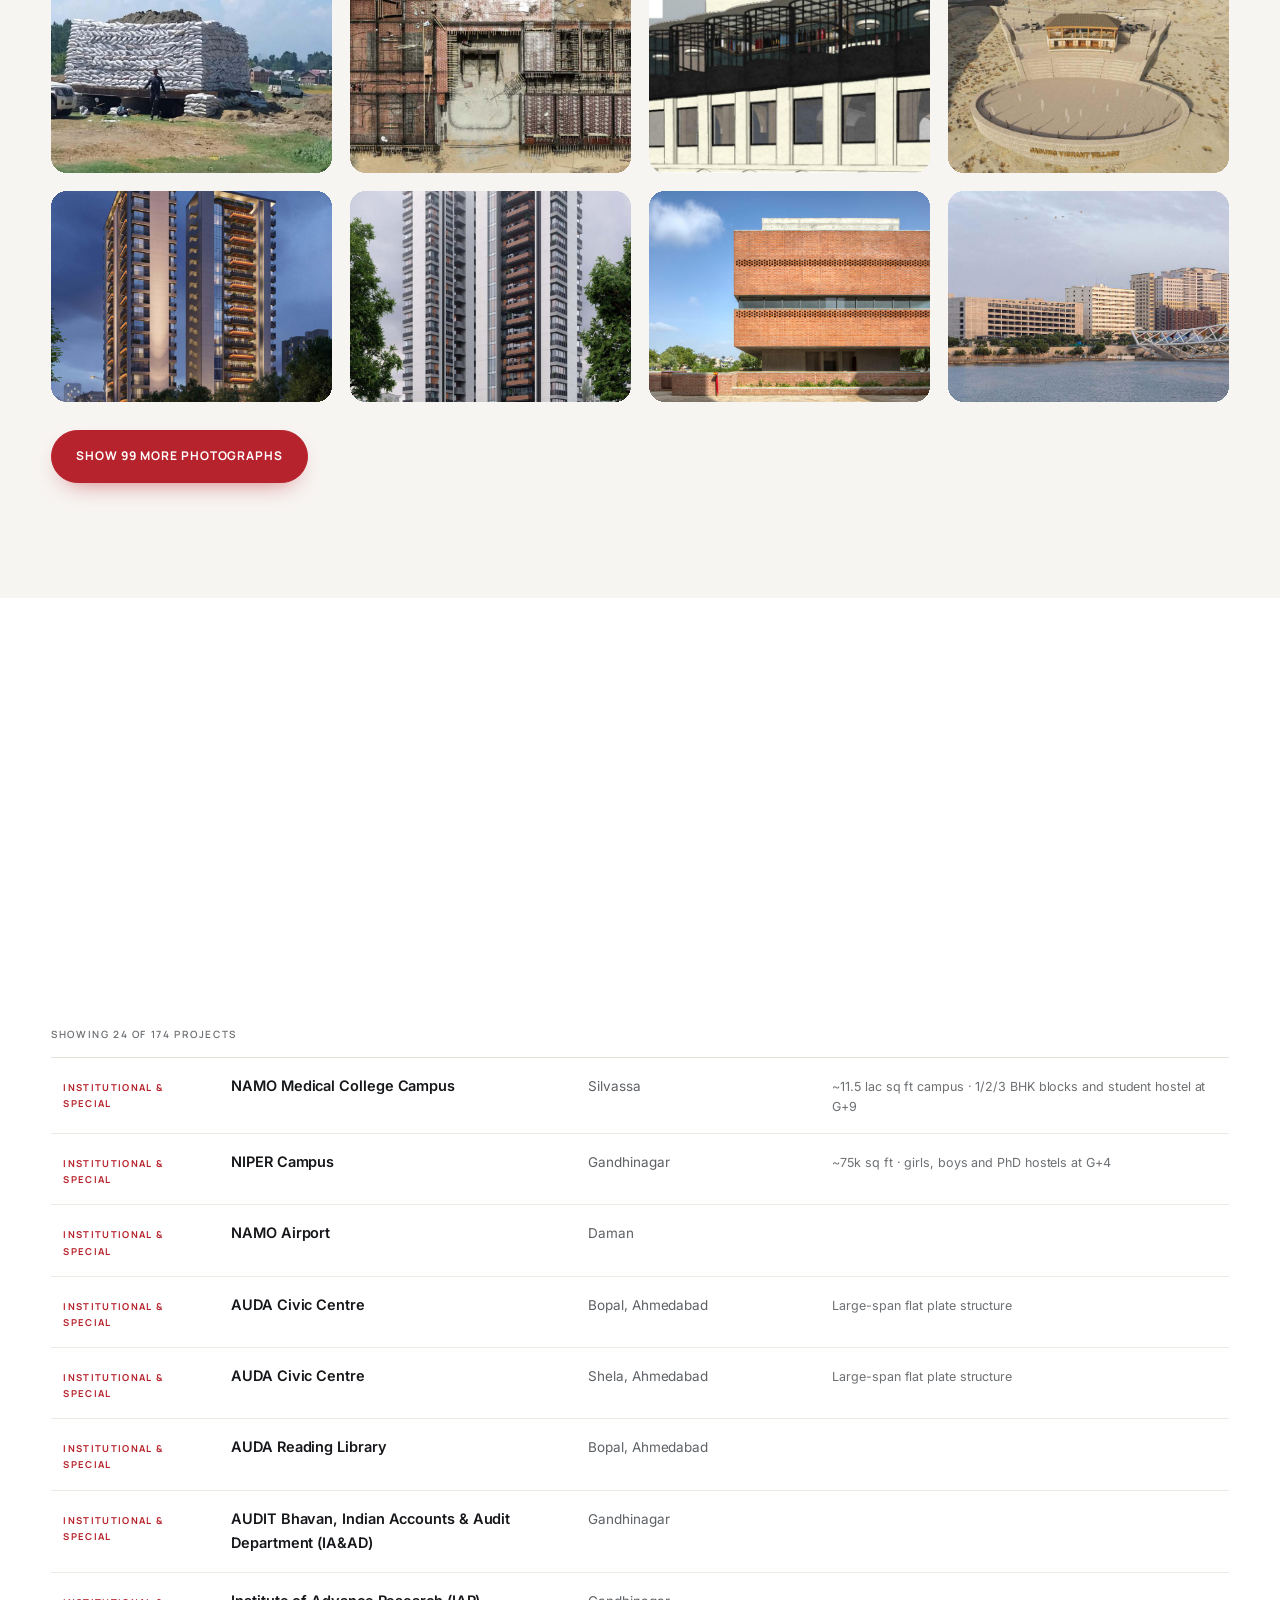
==== commit 40f7d506: "Add favicon SVG file and update index.html to reference it as the site icon" ====
--- a/PTC_Premium_Architectural_Bold_Website/PTC_Premium_Website/index.html
+++ b/PTC_Premium_Architectural_Bold_Website/PTC_Premium_Website/index.html
@@ -17,7 +17,7 @@
 <meta name="description" content="Parvati Techno Consultants (PTC) — structural design consultancy in Ahmedabad, Gujarat. Integrated civil, architectural, structural and PEB consultancy with 1,250+ completed projects across India.">
 <title>PTC — Parvati Techno Consultants | Structural Design Consultancy, Ahmedabad</title>
 <link rel="canonical" href="https://ptcdesign.com/">
-<link rel="icon" href="data:image/svg+xml,%3Csvg xmlns='http://www.w3.org/2000/svg' viewBox='0 0 32 32'%3E%3Crect width='32' height='32' fill='%2317191b'/%3E%3Crect x='7' y='15' width='3' height='10' fill='%23e23843'/%3E%3Crect x='14' y='7' width='3' height='18' fill='%23e23843'/%3E%3Crect x='21' y='11' width='3' height='14' fill='%23e23843'/%3E%3C/svg%3E">
+<link rel="icon" href="favicon.svg?v=2" type="image/svg+xml">
 <link rel="preconnect" href="https://fonts.googleapis.com">
 <link rel="preconnect" href="https://fonts.gstatic.com" crossorigin>
 <link href="https://fonts.googleapis.com/css2?family=Inter:wght@400;500;600&family=Manrope:wght@500;600;700;800&family=Playfair+Display:ital,wght@0,400;0,500;1,400;1,500&display=swap" rel="stylesheet">
